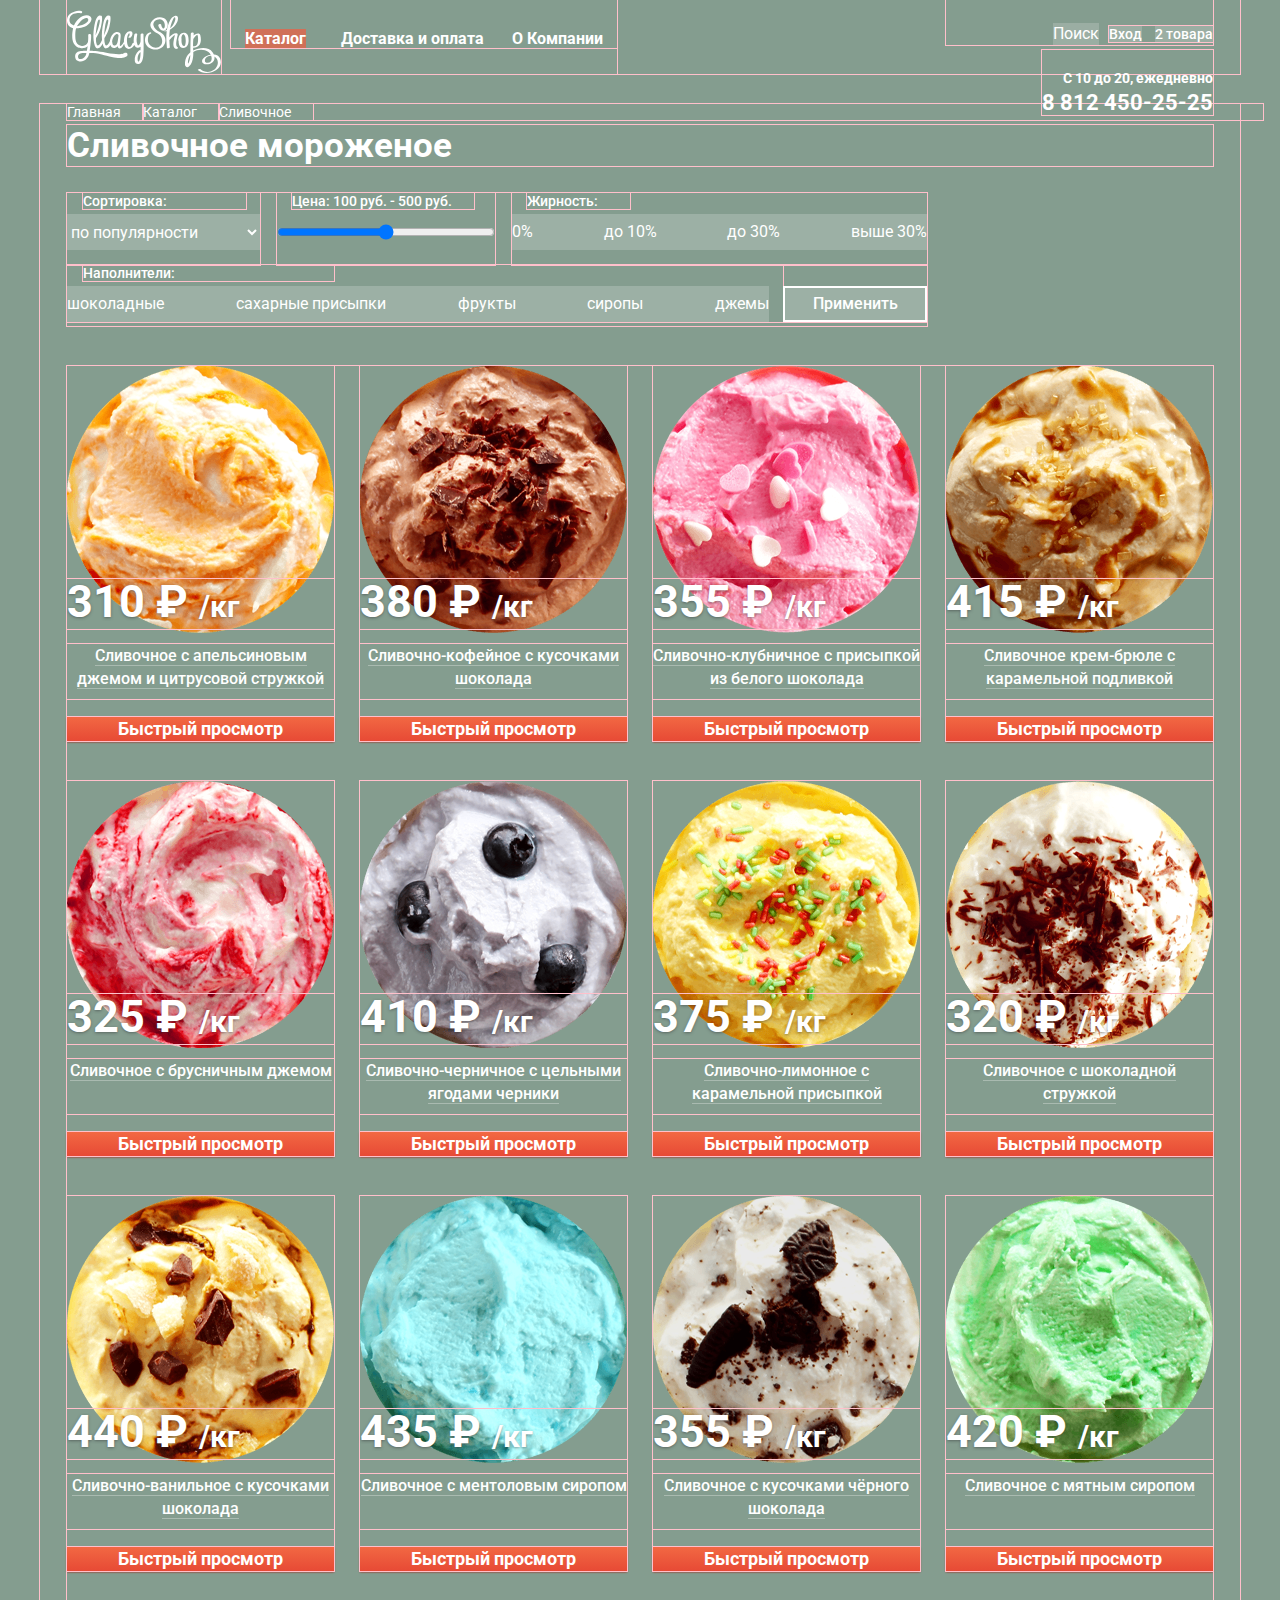
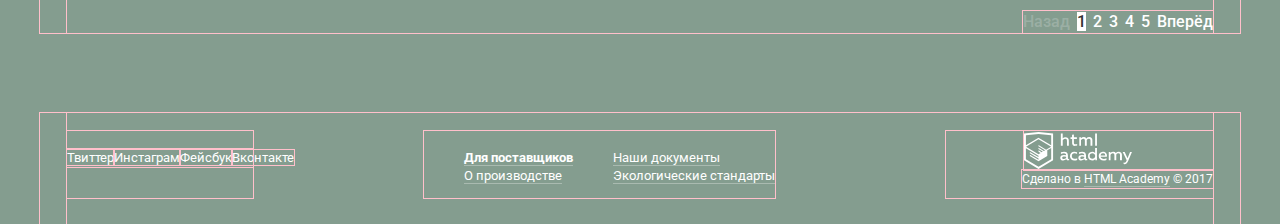
==== catalog.html @ 1d76d69f "Изменения и дополнения" ====
<!DOCTYPE html>
<html lang="ru">
  <head>
    <meta charset="utf-8">
    <title>Каталог Gllacy Shop</title>
    <link href="https://fonts.googleapis.com/css?family=Roboto:400,500,700" rel="stylesheet">
    <link rel="stylesheet" href="css/normalize.css">
    <link rel="stylesheet" href="css/style.css">
  </head>
  <body class="inner-page">

    <header class="main-header">
      <div class="navigation-block">
        <a class="main-header-logo" href="index.html">
          <img src="img/logo.svg" width="154" height="64" alt="Логотип «Gllacy Shop»">
        </a>

        <nav class="main-navigation">
          <h2 class="visually-hidden">Главное меню</h2>
          <ul class="site-navigation list-style">
            <li>
              <a class="navigation-current">Каталог</a>
              <ul class="catalog-drop list-style">
                <li><a href="#"><b>Новинки</b></a></li>
                <li><a href="catalog.html">Сливочное</a></li>
                <li><a href="#">Щербеты</a></li>
                <li><a href="#">Фруктовый лед</a></li>
                <li><a href="#">Мелорин</a></li>
              </ul>
            </li>
            <li><a href="#">Доставка и оплата</a></li>
            <li><a href="#">О Компании</a></li>
          </ul>
        </nav>
      </div>

      <div class="user-block">
        <a class="search" href="#">Поиск</a>
        <section class="modal modal-search">
          <h2 class="visually-hidden">Поиск по сайту</h2>
          <form class="search-form" action="https://echo.htmlacademy.ru" method="get">
            <p>
              <label class="visually-hidden" for="search-id">Окно поиска</label>
              <input type="search" name="search" id="search-id" placeholder="Что ищем?">
           </p>
          </form>
        </section>

        <ul class="user-navigation list-style">
          <li><a class="login-link" href="#">Вход</a></li>
          <li><a class="basket basket-current" href="#">2 товара</a></li>
        </ul>

        <section class="modal modal-login">
          <h2 class="visually-hidden">Вход</h2>
          <form class="login-form" action="https://echo.htmlacademy.ru" method="post">
            <p>
              <label class="visually-hidden" for="login-email-id">Электронная почта</label>
              <input class="login-email" type="text" name="email" id="login-email-id" value="" placeholder="Электронная почта" required>
            </p>
            <p>
              <label class="visually-hidden" for="login-password-id">Пароль</label>
              <input class="login-password" type="password" name="password" id="login-password-id" value="" placeholder="Пароль" required>
            </p>
            <button class="button" type="submit">Войти</button>
            <a class="restore" href="#">Забыли пароль?</a>
            <a class="registration" href="#">Новая регистрация</a>
          </form>
        </section>

        <section class="modal modal-basket">
          <h2 class="visually-hidden">Товары в корзине</h2>
          <form class="basket-form" action="https://echo.htmlacademy.ru" method="post">
            <ul class="basket-list list-style">
              <li class="basket-item">
                <h3>Пломбир с апельсиновым джемом</h3>
                <p class="basket-image">
                  <img src="img/ice-cream1.1.png" width="33" height="33" alt="Пломбир с апельсиновым джемом">
                </p>
                <p class="basket-value">1,5 кг х <span>200 руб.</span></p>
                <p class="basket-value">300 руб.</p>
                <button class="modal-close" type="button">Закрыть</button>
              </li>
              <li class="basket-item">
                <h3>Клубничный пломбир с присыпкой из белого шоколада</h3>
                <p class="basket-image">
                  <img src="img/ice-cream1.3.png" width="33" height="33" alt="Клубничный пломбир с присыпкой из белого шоколада">
                </p>
                <p class="basket-value">1,5 кг х <span>300 руб.</span></p>
                <p class="basket-value">450 руб.</p>
                <button class="modal-close" type="button">Закрыть</button>
              </li>
            </ul>
            <p class="basket-total">Итого: 750 руб.</p>
            <a class="button" href="#">Оформить заказ</a>
          </form>
        </section>

        <section class="schedule">
          <h2 class="visually-hidden">Для заказов по телефону</h2>
          <p class="schedule-time">С 10 до 20, ежедневно</p>
          <p class="schedule-phone">8 812 450-25-25</p>
        </section>
      </div>
    </header>

    <main class="container">
      <ul class="breadcrumbs list-style">
        <li><a href="index.html">Главная</a></li>
        <li><a href="#">Каталог</a></li>
        <li>Сливочное</li>
      </ul>

      <h1 class="page-title">Сливочное мороженое</h1>

      <section class="filters">
        <h2 class="visually-hidden">Фильтр товаров</h2>
        <form class="filter" action="https://htmlacademy.ru" method="get">
          <div class="filter-sorting">
            <label class="legend" for="filter-sorting-id">Сортировка:</label>
            <select name="sorting" id="filter-sorting-id">
              <option value="по популярности">по популярности</option>
              <option value="сначала недорогие">сначала недорогие</option>
              <option value="сначала дорогие">сначала дорогие</option>
              <option value="по жирности">по жирности</option>
            </select>
          </div>
          <div class="filter-price">
            <label class="legend" for="filter-price-id">Цена: 100 руб. - 500 руб.</label>
            <input class="filter-input" type="range" name="price" id="filter-price-id" min="100" max="500">
          </div>
          <fieldset class="filter-fat">
            <legend>Жирность:</legend>
            <ul class="list-style">
              <li class="filter-option">
                <input class="visually-hidden filter-input filter-input-radio" type="radio" name="fat-ice-cream" value="zero" id="filter-zero-id">
                <label for="filter-zero-id">0%</label>
              </li>
              <li class="filter-option">
                <input class="visually-hidden filter-input filter-input-radio" type="radio" name="fat-ice-cream" value="to-ten" id="filter-to-ten-id" checked>
                <label for="filter-to-ten-id">до 10%</label>
              </li>
              <li class="filter-option">
                <input class="visually-hidden filter-input filter-input-radio" type="radio" name="fat-ice-cream" value="to-thirty" id="filter-to-thirty-id">
                <label for="filter-to-thirty-id">до 30%</label>
              </li>
              <li class="filter-option">
                <input class="visually-hidden filter-input filter-input-radio" type="radio" name="fat-ice-cream" value="above-thirty" id="filter-above-thirty-id">
                <label for="filter-above-thirty-id">выше 30%</label>
              </li>
            </ul>
          </fieldset>
          <div class="filter-wrapper">
            <fieldset class="filter-filler">
              <legend>Наполнители:</legend>
              <ul class="list-style">
                <li class="filter-option">
                  <input class="visually-hidden filter-input filter-input-chekbox" type="checkbox" name="chocolate" id="filter-chocolate-id" checked>
                  <label for="filter-chocolate-id">шоколадные</label>
                </li>
                <li class="filter-option">
                  <input class="visually-hidden filter-input filter-input-chekbox" type="checkbox" name="sugar" id="filter-sugar-id" checked>
                  <label for="filter-sugar-id">сахарные присыпки</label>
                </li>
                <li class="filter-option">
                  <input class="visually-hidden filter-input filter-input-chekbox" type="checkbox" name="fruit" id="filter-fruit-id">
                  <label for="filter-fruit-id">фрукты</label>
                </li>
                <li class="filter-option">
                  <input class="visually-hidden filter-input filter-input-chekbox" type="checkbox" name="cyrup" id="filter-cyrup-id">
                  <label for="filter-cyrup-id">сиропы</label>
                </li>
                <li class="filter-option">
                  <input class="visually-hidden filter-input filter-input-chekbox" type="checkbox" name="jam" id="filter-jam-id">
                  <label for="filter-jam-id">джемы</label>
                </li>
              </ul>
            </fieldset>
            <button class="filter-button" type="submit" >Применить</button>
          </div>
        </form>
      </section>

      <section class="catalog">
        <h2 class="visually-hidden">Каталог</h2>

        <ul class="catalog-list list-style">
          <li class="catalog-item">
            <h3><a href="#">Сливочное с апельсиновым джемом и цитрусовой стружкой</a></h3>
            <p class="catalog-image">
              <img src="img/ice-cream1.1.png" width="267" height="267" alt="Сливочное с апельсиновым джемом и цитрусовой стружкой">
            </p>
            <p class="catalog-price">
              310 ₽ <span class="weight">/кг</span>
            </p>
            <a class="button" href="#">Быстрый просмотр</a>
          </li>

          <li class="catalog-item">
            <h3><a href="#">Сливочно-кофейное с кусочками шоколада</a></h3>
            <p class="catalog-image">
              <img src="img/ice-cream1.2.png" width="267" height="267" alt="Сливочно-кофейное с кусочками шоколада">
            </p>
            <p class="catalog-price">
              380 ₽ <span class="weight">/кг</span>
            </p>
            <a class="button" href="#">Быстрый просмотр</a>
          </li>

          <li class="catalog-item">
            <h3><a href="#">Сливочно-клубничное с присыпкой из белого шоколада</a></h3>
            <p class="catalog-image">
              <img src="img/ice-cream1.3.png" width="267" height="267" alt="Сливочно-клубничное с присыпкой из белого шоколада">
            </p>
            <p class="catalog-price">
              355 ₽ <span class="weight">/кг</span>
            </p>
            <a class="button" href="#">Быстрый просмотр</a>
          </li>

          <li class="catalog-item">
            <h3><a href="#">Сливочное крем-брюле с карамельной подливкой</a></h3>
            <p class="catalog-image">
              <img src="img/ice-cream1.4.png" width="267" height="267" alt="Сливочное крем-брюле с карамельной подливкой">
            </p>
            <p class="catalog-price">
              415 ₽ <span class="weight">/кг</span>
            </p>
            <a class="button" href="#">Быстрый просмотр</a>
          </li>

          <li class="catalog-item">
            <h3><a href="#">Сливочное с брусничным джемом</a></h3>
            <p class="catalog-image">
              <img src="img/ice-cream2.1.png" width="267" height="267" alt="Сливочное с брусничным джемом">
            </p>
            <p class="catalog-price">
              325 ₽ <span class="weight">/кг</span>
            </p>
            <a class="button" href="#">Быстрый просмотр</a>
          </li>

          <li class="catalog-item">
            <h3><a href="#">Сливочно-черничное с цельными ягодами черники</a></h3>
            <p class="catalog-image">
              <img src="img/ice-cream2.2.png" width="267" height="267" alt="Сливочно-черничное с цельными ягодами черники">
            </p>
            <p class="catalog-price">
              410 ₽ <span class="weight">/кг</span>
            </p>
            <a class="button" href="#">Быстрый просмотр</a>
          </li>

          <li class="catalog-item">
            <h3><a href="#">Сливочно-лимонное с карамельной присыпкой</a></h3>
            <p class="catalog-image">
              <img src="img/ice-cream2.3.png" width="267" height="267" alt="Сливочно-лимонное с карамельной присыпкой">
            </p>
            <p class="catalog-price">
              375 ₽ <span class="weight">/кг</span>
            </p>
            <a class="button" href="#">Быстрый просмотр</a>
          </li>

          <li class="catalog-item">
            <h3><a href="#">Сливочное с шоколадной стружкой</a></h3>
            <p class="catalog-image">
              <img src="img/ice-cream2.4.png" width="267" height="267" alt="Сливочное с шоколадной стружкой">
            </p>
            <p class="catalog-price">
              320 ₽ <span class="weight">/кг</span>
            </p>
            <a class="button" href="#">Быстрый просмотр</a>
          </li>

          <li class="catalog-item">
            <h3><a href="#">Сливочно-ванильное с кусочками шоколада</a></h3>
            <p class="catalog-image">
              <img src="img/ice-cream3.1.png" width="267" height="267" alt="Сливочно-ванильное с кусочками шоколада">
            </p>
            <p class="catalog-price">
              440 ₽ <span class="weight">/кг</span>
            </p>
            <a class="button" href="#">Быстрый просмотр</a>
          </li>

          <li class="catalog-item">
            <h3><a href="#">Сливочное с ментоловым сиропом</a></h3>
            <p class="catalog-image">
              <img src="img/ice-cream3.2.png" width="267" height="267" alt="Сливочное с ментоловым сиропом">
            </p>
            <p class="catalog-price">
              435 ₽ <span class="weight">/кг</span>
            </p>
            <a class="button" href="#">Быстрый просмотр</a>
          </li>

          <li class="catalog-item">
            <h3><a href="#">Сливочное с кусочками чёрного шоколада</a></h3>
            <p class="catalog-image">
              <img src="img/ice-cream3.3.png" width="267" height="267" alt="Сливочное с кусочками чёрного шоколада">
            </p>
            <p class="catalog-price">
              355 ₽ <span class="weight">/кг</span>
            </p>
            <a class="button" href="#">Быстрый просмотр</a>
          </li>

          <li class="catalog-item">
            <h3><a href="#">Сливочное с мятным сиропом</a></h3>
            <p class="catalog-image">
              <img src="img/ice-cream3.4.png" width="267" height="267" alt="Сливочное с мятным сиропом">
            </p>
            <p class="catalog-price">
              420 ₽ <span class="weight">/кг</span>
            </p>
            <a class="button" href="#">Быстрый просмотр</a>
          </li>
        </ul>

        <ul class="pagination-list list-style">
          <li class="pagination-back pagination-not-active"><a>Назад</a></li>
          <li class="pagination-item pagination-current"><a>1</a></li>
          <li class="pagination-item"><a href="#">2</a></li>
          <li class="pagination-item"><a href="#">3</a></li>
          <li class="pagination-item"><a href="#">4</a></li>
          <li class="pagination-item"><a href="#">5</a></li>
          <li class="pagination-next"><a href="#">Вперёд</a></li>
        </ul>
      </section>
    </main>

    <footer class="main-footer">
      <div class="footer-wrapper">
        <div class="footer-socials">
          <ul class="list-style">
            <li><a class="social-button" href="#">Твиттер</a></li>
            <li><a class="social-button" href="#">Инстаграм</a></li>
            <li><a class="social-button" href="#">Фейсбук</a></li>
            <li><a class="social-button" href="#">Вконтакте</a></li>
          </ul>
        </div>

        <div class="footer-info">
          <ul class="list-style">
            <li><a href="#"><b>Для поставщиков</b></a></li>
            <li><a href="#">О производстве</a></li>
          </ul>
          <ul class="list-style">
            <li><a href="#">Наши документы</a></li>
            <li><a href="#">Экологические стандарты</a></li>
          </ul>
        </div>

        <div class="footer-copyright">
          <a href="https://htmlacademy.ru/intensive/htmlcss">
            <img src="img/logo-htmlacademy.svg" width="108" height="39" alt="HTML Academy">
          </a>
          <p>Сделано в <a href="https://htmlacademy.ru/intensive/htmlcss">HTML Academy</a> © 2017</p>
        </div>
      </div>
    </footer>

  </body>
</html>
---- css/style.css ----
body {
  margin: 0;
  padding: 0;
  font-family: "Roboto", Arial, Verdana, sans-serif;
  font-size: 16px;
  line-height: 22px;
  color: #ffffff;
  background-color: #849d8f;
}

a {
  text-decoration: none;
}

.list-style {
  list-style: none;
}

.visually-hidden:not(:focus):not(:active),
input[type="checkbox"].visually-hidden,
input[type="radio"].visually-hidden {
  position: absolute;

  width: 1px;
  height: 1px;
  margin: -1px;
  border: 0;
  padding: 0;

  white-space: nowrap;

  clip-path: inset(100%);
  clip: rect(0 0 0 0);
  overflow: hidden;
}

.button,
.catalog-item .button {
  font-size: 18px;
  font-weight: 700;
  line-height: 24px;
  color: #ffffff;
  text-align: center;
  background-color: #f16442;
  background-image: linear-gradient(#f26843, #ca3824);
  box-shadow: 0px 2px 2px 0px rgba(85, 8, 0, 0.54);
  border: none;
}


.button:hover,
.catalog-item .button:hover,
.button:focus,
.catalog-item .button:focus {
  color: fefefe;
  background-image: linear-gradient(#f58669, #ec6f5e);
  box-shadow: 0px 1px 2px 0px #ac1000;
}

.button:active,
.catalog-item .button:active {
  color: #fceeec;
  background-image: linear-gradient(#e74a35, #f26843);
  box-shadow: inset 0px 2px 2px 0px #942718;
}

.modal {
  font-weight: 400;
  color: #323232;
  background-color: #f8f7f4;
}

.modal input,
.subscription-item input,
.modal-message textarea {
  font-family: inherit;
  font-size: 16px;
  font-weight: 400;
  line-height: 24px;
  background-color: #ffffff;
  border: 1px solid rgba(178, 178, 178, 0.52);
}

.modal input:hover,
.subscription-item input:hover,
.modal-message textarea:hover {
  border: 2px solid rgba(154, 154, 154, 0.52);
}

.modal input:focus,
.subscription-item input:focus,
.modal-message textarea:focus {
  outline: none;
  border: 2px solid rgba(46, 136, 228, 0.52);
}

.main-navigation {
  font-weight: 700;
  line-height: 18px;
  color: #ffffff;
}

.site-navigation a,
.search,
.user-navigation a {
  color: #ffffff;
}

.site-navigation a {
  border-bottom: 1px solid rgba(255, 255, 255, 0.2);
}

.site-navigation > li > a:hover,
.site-navigation a:focus {
  color: #333333;
  text-decoration: none;
  background-color: #f7f6f3;
}

.site-navigation > li > a:active {
  color: #333333;
  text-decoration: none;
  background-color: rgba(248, 247, 244, 0.988);
  box-shadow: inset 0px 2px 1px 0px #696969;
}

.catalog-drop a {
  display: none;
}

li:hover .catalog-drop a {
  display: block;
}

.catalog-drop {
  background-color: #f8f7f4;
}

.catalog-drop a {
  font-size: 14px;
  font-weight: 400;
  line-height: 16px;
  color: #323232;
}

.catalog-drop a:hover,
.catalog-drop a:focus {
  background-color: #fbded7;
}

.catalog-drop a:active {
  background-color: #f6b5a5;
}

.search {
  background-color: rgba(248, 247, 244, 0.2);
}

.search:hover,
.search:focus {
  font-weight: 500;
  color: #323232;
  background-color: #f8f7f4;
}

/* добавить display:block */
.modal-search {
  display: none;
}

.user-navigation {
  font-size: 14px;
  font-weight: 500;
  line-height: 16px;
}

.user-navigation a {
  background-color: rgba(248, 247, 244, 0.2);
}

.user-navigation a:hover,
.user-navigation a:focus {
  font-weight: 500;
  color: #323232;
  background-color: #f8f7f4;
}

/* добавить display:block */
.modal-login {
  color: #999999;
  display: none;
}

.modal-login a {
  font-size: 13px;
  font-weight: 400;
  line-height: 24px;
  color: #323232;
  border-bottom: 1px solid rgba(50, 50, 50, 0.3);
}

.modal-login a:hover,
.modal-login a:focus,
.modal-login a:active {
  font-weight: 400;
  color: #e84d37;
  border-bottom: 1px solid rgba(232, 77, 55, 0.3);
}

.schedule-time {
  font-size: 14px;
  font-weight: 700;
  line-height: 16px;
}

.schedule-phone {
  font-size: 22px;
  font-weight: 700;
  line-height: 24px;
}

.slider-item {
  text-align: center;
}

.slider-item h3 {
  font-size: 60px;
  font-weight: 700;
  line-height: 60.35px;
}

.slider-item .button {
  font-size: 32px;
  font-weight: 700;
  line-height: 44px;
  color: #ffffff;
  text-align: center;
  text-shadow: 0px 2px 5px rgba(160, 32, 11, 0.76);
  background-image: linear-gradient(#f26843, #e74a35);
  box-shadow: 0px 2px 2px 0px rgba(172, 16, 0, 0.64);
}

.slider-item .button:hover,
.slider-item .button:focus {
  color: #ffffff;
  background-image: linear-gradient(#f58669, #ec6f5e);
  box-shadow: 0px 2px 2px 0px #ac1000;
}

.slider-item .button:active {
  color: #fceeec;
  background-image: linear-gradient(#e74a35, #f26843);
  box-shadow: inset 0px 2px 2px 0px #942718;
}

.gifts-list {
  font-weight: 700;
}

.gifts-list h3 {
  font-size: 35px;
  line-height: 41px;
}

.gifts-list p {
  font-size: 18px;
  line-height: 22px;
}

.gifts-list a {
  font-size: 18px;
  line-height: 24px;
}

.gifts-raspberries {
  background-color: #7a0f22;
  background-image: url("../img/raspberries.jpg");
  background-repeat: no-repeat;
  background-position: center;
}

.gifts-chocolate {
  background-color: #3d2316;
  background-image: url("../img/chocolate.jpg");
  background-repeat: no-repeat;
  background-position: center;
}

.hits-item a {
  font-size: 16px;
  font-weight: 500;
  line-height: 22px;
  color: #ffffff;
  border-bottom: 1px solid rgba(255, 255, 255, 0.3);
  text-align: center;
}

.hits-item a:hover,
.hits-item a:focus,
.hits-item a:active {
  color: #ffbc9e;
  border-bottom: 1px solid rgba(255, 188, 158, 0.3);
}

.catalog-price {
  font-size: 45px;
  font-weight: 700;
  line-height: 45px;
  color: #ffffff;
  text-shadow: 0px 1px 3px rgba(49, 50, 53, 0.5);
}

.catalog-price span {
  font-size: 30px;
}

.hits-item:hover,
.hits-item:focus {
  background-color: rgba(255, 255, 255, 0.2);
  border-radius: 5px;
  box-shadow: 0px 20px 20px 0px rgba(0, 0, 0, 0.08);
}

.features {
  color: #323232;
  background-color: #e9dbbe;
  background-image: url("../img/wafer.jpg");
  background-repeat: no-repeat;
  background-position: center;
}

.features h3 {
  font-size: 24px;
  font-weight: 500;
  line-height: 30px;
}

.features-item {
  font-size: 16px;
  font-weight: 400;
  line-height: 22px;
}

.news {
  color: #323232;
  background-color: #ffffff;
  background-image: url("../img/strawberry.jpg");
  background-repeat: no-repeat;
  background-position: center;
}

.news h2 {
  font-size: 16px;
  font-weight: 500;
  line-height: 22px;
}

.news a {
  font-size: 24px;
  font-weight: 700;
  line-height: 30px;
  color: #323232;
  border-bottom: 2px solid #323232;
}

.news a:hover,
.news a:focus {
  color: #e84d37;
  border-bottom: 2px solid rgba(232, 77, 55, 0.3);
}

.subscription {
  font-size: 16px;
  color: #5a5a5a;
  background-color: #f8f7f4;
}

.subscription-info {
  font-weight: 400;
  line-height: 22px;
}

.contacts-info {
  font-size: 14px;
  font-weight: 400;
  line-height: 20px;
  color: #323232;
  background-color: #fffffe;
}

.main-contacts span {
  font-size: 18px;
  font-weight: 700;
  line-height: 24px;
}

/* добавить display:block */
.modal-message {
  display: none;
}

.modal-message h2 {
  font-size: 24px;
  font-weight: 500;
  line-height: 28px;
  color: #323232;
}

.main-footer {
  font-size: 13px;
  font-weight: 400;
  line-height: 18px;
  color: #ffffff;
  background-color: #849d8f;
}

.main-footer a {
  color: #ffffff;
}

a.suppliers {
  font-weight: 700;
}

.footer-info a,
.footer-copyright a {
  border-bottom: 1px solid rgba(255, 255, 255, 0.3);
}

.footer-info a:hover,
.footer-info a:focus,
.footer-info a:active,
.footer-copyright a:hover,
.footer-copyright a:focus,
.footer-copyright a:active {
  color: #ffbc9e;
  border-bottom: 1px solid rgba(255, 188, 158, 0.3);
}

.footer-copyright {
  font-size: 12px;
}

.footer-copyright > a,
.footer-copyright > a:hover,
.footer-copyright > a:focus,
.footer-copyright > a:active {
  border-bottom: none;
}

/* catalog */

a.navigation-current,
a.navigation-current:hover,
a.navigation-current:focus {
  font-size: 16px;
  font-weight: 700;
  line-height: 18px;
  color: #ffffff;
  text-decoration: none;
  background-color: #d07058;
}

/* временно, добавить display:block */
.modal-basket {
  display: none;
  font-size: 13px;
  font-weight: 400;
  line-height: 16px;
  color: #323232;
}

.modal-basket h3 {
  font-weight: inherit;
}

.modal-basket span {
  color: #999999;
}

.basket-total {
  font-size: 15px;
  font-weight: 700;
  line-height: 18px;
}

.breadcrumbs {
  font-size: 14px;
  font-weight: 400;
  line-height: 16px;
}

.breadcrumbs a {
  color: #ffffff;
  border-bottom: 1px solid rgba(255, 255, 255, 0.3);
}

.breadcrumbs a:hover,
.breadcrumbs a:focus,
.breadcrumbs a:active {
  color: #ffbc9e;
  border-bottom: 1px solid rgba(255, 188, 158, 0.3);
}

.page-title {
  font-size: 35px;
  font-weight: 700;
  line-height: 41px;
  color: #ffffff;
}

.filter fieldset {
  border: none;
}

.legend,
.filter legend {
  font-size: 14px;
  font-weight: 500;
  line-height: 16px;
  color: #ffffff;
}

.filter ul {
  font-size: 16px;
  line-height: 18px;
}

.filter select {
  font: inherit;
  color: #ffffff;
  background-color: rgba(255, 255, 255, 0.2);
  border: none;
}

.filter select:hover,
.filter select:focus {
  color: #323232;
  background-color: rgba(255, 255, 255, 0.2);
}

.filter select:active {
  color: #323232;
  background-color: #ffffff;
}

.filter option {
  font: inherit;
  color: #323232;
  background-color: #ffffff;
  border: none;
}

.filter option:hover,
.filter option:focus {
  color: #ffffff;
  background-color: 1e90ff;
  border: none;
}

.filter ul {
  background-color: rgba(255, 255, 255, 0.2);
}

.filter-button {
  font-size: 16px;
  font-weight: 500;
  line-height: 18px;
  color: #ffffff;
  border-style: solid;
  border-width: 2px;
  border-color: #ffffff;
  background-color: rgba(255, 255, 255, 0.2);
}

.filter-button:hover,
.filter-button:focus {
  outline: none;
  color: #323232;
  background-color: #fbfcfb;
}

.filter-button:active {
  background-color: #eaeaea;
  box-shadow: inset 0px 2px 1px 0px #696969;
}

.catalog-item h3 {
  text-align: center;
}

.catalog-item a:first-child {
  font-size: 16px;
  font-weight: 500;
  line-height: 22px;
  color: #ffffff;
  border-bottom: 1px solid rgba(255, 255, 255, 0.3);
}

.catalog-item a:first-child:hover,
.catalog-item a:first-child:focus {
  color: #ffbc9e;
  border-bottom: 1px solid rgba(255, 188, 158, 0.3);
}

.catalog-item .button {
  color: #ffffff;
  background-image: linear-gradient(#f26843, #e74a35);
  box-shadow: 0px 1px 2px 0px #ac1000;
}

.catalog-item:hover,
.catalog-item:focus {
  background-color: rgba(255, 255, 255, 0.2);
  border-radius: 5px;
  box-shadow: 0px 20px 20px 0px rgba(0, 0, 0, 0.08);
}

.pagination-list a {
  font-size: 16px;
  font-weight: 500;
  line-height: 18px;
  color: #ffffff;
}

.pagination-list a:hover,
.pagination-list a:focus {
  color: #ffffff;
  background-color: rgba(255, 255, 255, 0.2);
}

.pagination-list a:active {
  color: #323232;
  background-color: #ffffff;
}

.pagination-current a {
  color: #323232;
  background-color: #ffffff;
}

.pagination-current a:hover,
.pagination-current a:focus {
  color: #ffffff;
  background-color: rgba(255, 255, 255, 0.2);
}

.pagination-not-active a {
  color: rgba(255, 255, 255, 0.2);
}

.pagination-not-active a:hover,
.pagination-not-active a:focus,
.pagination-not-active a:active {
  color: rgba(255, 255, 255, 0.2);
  background-color: transparent;
}


/* Сетка главной страницы */

.main-header {
  width: 1146px;
  margin: 0 auto;
  margin-bottom: 350px;
  padding: 0 27px;
  outline: 1px solid pink;
}

.navigation-block {
  display: inline-block;
  outline: 1px solid pink;
}

.main-header-logo {
  display: inline-block;
  float: left;
  width: 154px;
  height: 64px;
  margin: 0;
  margin-right: 10px;
  padding: 0;
  padding-top: 10px;
  outline: 1px solid pink;
}

.main-navigation {
  display: inline-block;
}

.site-navigation {
  margin: 0;
  padding: 0;
  padding-top: 30px;
  display: flex;
  outline: 1px solid pink;
}

.site-navigation li {
  margin: 0;
  padding: 0;
  margin: 0 14px;
}

.user-block {
  position: relative;
  width: 267px;
  float: right;
  display: flex;
  justify-content: flex-end;
  align-items: center;
  padding-top: 23px;
  outline: 1px solid pink;
}

.user-navigation {
  margin: 0;
  padding: 0;
  outline: 1px solid pink;
}

.user-navigation li {
  display: inline-block;
}

.search,
.login-link {
  margin-right: 10px;
}

.schedule {
  position: absolute;
  right: 0;
  top: 50px;
  text-align: right;
  outline: 1px solid pink;
}

.schedule-time {
  margin: 0;
  margin-top: 20px;
  padding: 0;
}

.schedule-phone {
  margin: 0;
  padding: 0;
  padding-top: 5px;
}

.container {
  width: 1146px;
  margin: 0 auto;
  padding: 0 27px;
  outline: 1px solid pink;
}

.sliders {
  width: 1146px;
  margin-bottom: 40px;
}

.slider-list {
  margin: 0;
  padding: 0;
	text-align: center;
}

.slider-item {
  display: none;
}

.slider-item.current {
  display: flex;
  flex-direction: column;
  align-items: center;
  outline: 1px solid pink;
}

.slider-item h3 {
  width: 707px;
  margin: 0;
  margin-bottom: 27px;
  padding: 0;
  outline: 1px solid pink;
}

.slider-image {
  position: absolute;
  top: 0;
  z-index: -1;
  margin: 0;
  max-width: 1146px;
  margin: 0 auto;
}

.slider-dots {
  width: 90px;
  margin: 0;
  margin-top: -42px;
  padding: 0;
  display: flex;
  outline: 1px solid pink;
}

.slider-dots li {
  margin: 0;
  padding: 0;
  padding-right: 8px;
}

.gifts {
  max-width: 1146px;
  margin-bottom: 40px;
  outline: 1px solid pink;
}

.gifts-list {
  margin: 0;
  padding: 0;
  display: flex;
  justify-content: space-between;
}

.gifts-raspberries,
.gifts-chocolate {
  width: 560px;
  margin: 0;
  padding: 0;
  outline: 1px solid pink;
}

.hits {
  width: 1146px;
  margin-bottom: 40px;
  outline: 1px solid pink;
}

.hits-list {
  margin: 0;
  padding: 0;
  display: flex;
  justify-content: space-between;
}

.hits-item {
  width: 267px;
  min-height: 322px;
  margin: 0;
  margin-right: 26px;
  padding: 0;
  display: flex;
  flex-direction: column;
  outline: 1px solid pink;
}

.hits-item:last-child {
  margin-right: 0;
}

.hits-item h3 {
  margin: 0;
  margin-top: 15px;
  margin-bottom: 18px;
  padding: 0;
  order: 1;
  text-align: center;
  outline: 1px solid pink;
}

.catalog-image {
  margin: 0;
  padding: 0;
}

.catalog-image img {
  margin: 0;
  margin-bottom: 10px;
  padding: 0;
}

.hits-item .catalog-price {
  margin: 0;
  margin-top: -70px;
  padding: 0;
  outline: 1px solid pink;
}

.hits-item .button {
  order: 2;
}

.features {
  max-width: 1146px;
  min-height: 307px;
  margin-bottom: 40px;
  outline: 1px solid pink;
}

.features-wrapper {
  margin: 0;
  padding-top: 5px;
  padding-right: 20px;
  padding-bottom: 0;
  padding-left: 20px;
}

.features-list {
  margin: 0;
  padding: 0;
  display: flex;
  flex-wrap: wrap;
  outline: 1px solid pink;
}

.features-item {
  width: 484px;
  margin: 0;
  padding: 0;
  padding-bottom: 25px;
  padding-left: 57px;
  outline: 1px solid pink;
}

.news-wrapper {
  margin: 0;
  margin-bottom: 40px;
  padding: 0;
  max-width: 1146px;
  min-height: 220px;
  display: flex;
  justify-content: space-between;
  outline: 1px solid pink;
}

.news,
.subscription {
  margin: 0;
  padding: 0;
  width: 560px;
  outline: 1px solid pink;
}

.contacts {
  position: relative;
  margin: 0 -27px;
  padding: 0;
  outline: 1px solid pink;
}

.map {
  margin: 0;
  padding: 0;
  width: 1200px;
}

.contacts-info {
  position: absolute;
	top: 62px;
	right: 27px;
	width: 302px;
  height: 305px;
  z-index: 1;
  outline: 1px solid pink;
}

.main-footer {
  width: 1146px;
  margin: 0 auto;
  padding: 0 27px;
  outline: 1px solid pink;
}

.footer-wrapper {
  margin: 0;
  padding: 18px 0 26px 0;
  display: flex;
  justify-content: space-between;
  outline: 1px solid pink;
}

.footer-socials {
  margin: 0;
  padding: 0;
  padding-top: 18px;
  max-width: 267px;
  display: inline-block;
  outline: 1px solid pink;
}

.footer-socials ul {
  width: 186px;
  margin: 0;
  padding: 0;
  display: flex;
  justify-content: space-between;
  outline: 1px solid pink;
}

.social-button {
  margin: 0;
  padding: 0;
  width: 38px;
  height: 38px;
  outline: 1px solid pink;
}

.footer-info {
  max-width: 612px;
  margin: 0;
  padding: 0;
  padding-top: 18px;
  display: flex;
  justify-content: center;
  outline: 1px solid pink;
}

.footer-info ul {
  margin-top: 0;
  padding-top: 0;
}

.footer-info:first-child {
  width: 170px;
  margin: 0;
  padding: 0;
  padding-left: 32px;
  display: flex;
  flex-direction: column;
  outline: 1px solid pink;
}

.footer-info:last-child {
  width: 170px;
  margin: 0;
  padding: 0;
  padding-left: 5px;
  display: flex;
  flex-direction: column;
  outline: 1px solid pink;
}

.footer-copyright {
  width: 267px;
  margin: 0;
  padding: 0;
  outline: 1px solid pink;
}

.footer-copyright img {
  float: right;
  padding-right: 81px;
  outline: 1px solid pink;
}

.footer-copyright p {
  margin: 0;
  padding: 0;
  float: right;
  outline: 1px solid pink;
}

/* Сетки страницы каталога */

.inner-page .main-header {
  margin-bottom: 30px;
}

.breadcrumbs {
  width: 1146px;
  min-height: 16px;
  margin: 0;
  margin-bottom: 5px;
  padding: 0;
  padding-right: 50px;
  display: flex;
  outline: 1px solid pink;
}

.breadcrumbs li {
  padding-right: 22px;
  outline: 1px solid pink;
}

.container h1 {
  width: 1146px;
  min-width: 38;
  margin: 0;
  margin-bottom: 27px;
  padding: 0;
  outline: 1px solid pink;
}

.filters {
  width: 860px;
  min-height: 133px;
  margin-bottom: 40px;
  outline: 1px solid pink;
}

.filter {
  margin: 0;
  padding: 0;
  display: flex;
  justify-content: space-between;
  flex-wrap: wrap;
}

.filter-sorting {
  margin: 0;
  padding: 0;
  display: flex;
  flex-direction: column;
  outline: 1px solid pink;
}

.filter-sorting .legend {
  width: 163px;
  min-height: 16px;
  margin: 0;
  margin-bottom: 5px;
  margin-left: 16px;
  padding: 0;
  outline: 1px solid pink;
}

.filter-sorting select {
  width: 193px;
  min-height: 36px;
  margin: 0;
  margin-bottom: 15px;
  padding: 0;
}

.filter-price {
  margin: 0;
  padding: 0;
  display: flex;
  flex-direction: column;
  outline: 1px solid pink;
}

.filter-price .legend {
  width: 182px;
  min-height: 16px;
  margin: 0;
  margin-bottom: 5px;
  margin-left: 15px;
  padding: 0;
  outline: 1px solid pink;
}

.filter-price input {
  width: 218px;
  min-height: 36px;
  margin: 0;
  margin-bottom: 15px;
  padding: 0;
}

.filter-fat {
  margin: 0;
  padding: 0;
  display: flex;
  flex-direction: column;
  outline: 1px solid pink;
}

.filter-fat legend {
  width: 103px;
  min-height: 16px;
  margin: 0;
  margin-bottom: 5px;
  margin-left: 15px;
  padding: 0;
  outline: 1px solid pink;
}

.filter-fat ul {
  width: 415px;
  min-height: 36px;
  margin: 0;
  margin-bottom: 15px;
  padding: 0;
  display: flex;
  justify-content: space-between;
  align-items: center;
}

.filter-wrapper {
  margin: 0;
  padding: 0;
  display: flex;
  outline: 1px solid pink;
}

.filter-filler {
  margin: 0;
  padding: 0;
  display: flex;
  flex-direction: column;
  outline: 1px solid pink;
}

.filter-filler legend {
  width: 251px;
  min-height: 16px;
  margin: 0;
  margin-bottom: 5px;
  margin-left: 16px;
  padding: 0;
  outline: 1px solid pink;
}

.filter-filler ul {
  width: 702px;
  min-height: 36px;
  margin: 0;
  margin-right: 14px;
  padding: 0;
  display: flex;
  justify-content: space-between;
  align-items: center;
}

.filter-button {
  width: 144px;
  height: 36px;
  margin: 0;
  margin-top: 21px;
  padding: 0;
}

.catalog {
  width: 1146px;
  margin: 0;
  margin-bottom: 80px;
  padding: 0;
  outline: 1px solid pink;
}

.catalog-list {
  margin: 0;
  padding: 0;
  display: flex;
  flex-wrap: wrap;
}

.catalog-item {
  width: 267px;
  min-height: 323px;
  margin: 0;
  margin-bottom: 40px;
  margin-right: 26px;
  padding: 0;
  display: flex;
  flex-direction: column;
  justify-content: center;
  outline: 1px solid pink;
}

.catalog-item:nth-child(4n) {
  margin-right: 0;
}

.catalog-item h3 {
  min-height: 55px;
  margin: 0;
  margin-top: 15px;
  margin-bottom: 18px;
  padding: 0;
  order: 1;
  text-align: center;
  outline: 1px solid pink;
}

.catalog-item .catalog-price {
  margin: 0;
  margin-top: -70px;
  padding: 0;
  outline: 1px solid pink;
}

.catalog-item .button {
  margin: 0;
  padding: 0;
  order: 2;
  outline: 1px solid pink;
}

.pagination-list {
  width: 190px;
  margin: 0;
  margin-left: 956px;
  padding: 0;
  display: flex;
  justify-content: space-between;
  outline: 1px solid pink;
}

.inner-page .main-footer {
  margin-top: 30px;
}
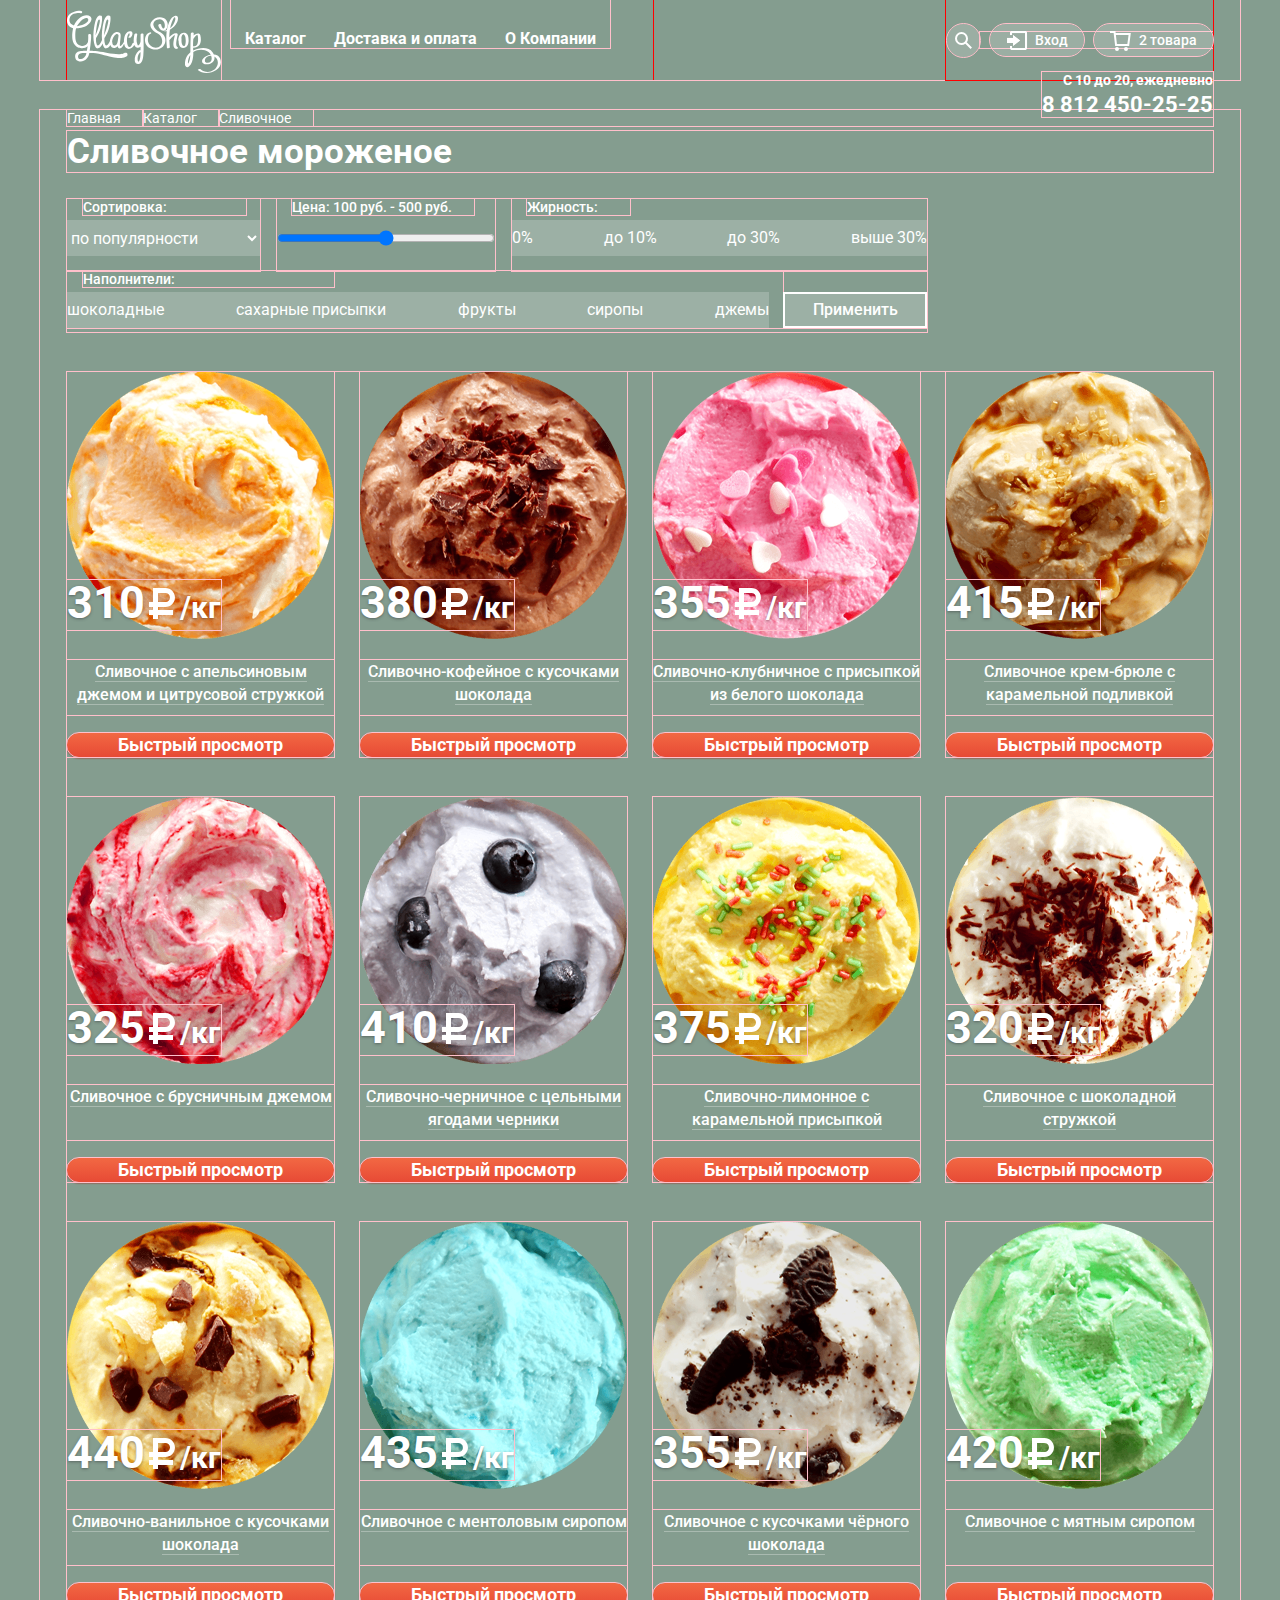
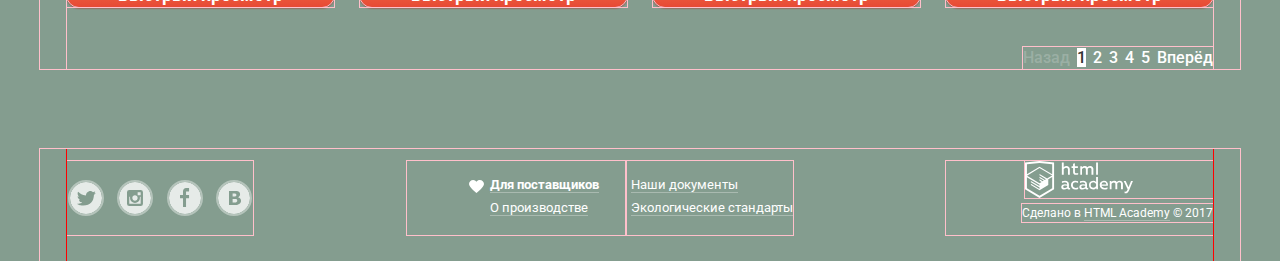
==== commit c25ecb2b: "Декоративные элементы" ====
--- a/catalog.html
+++ b/catalog.html
@@ -11,31 +11,31 @@
 
     <header class="main-header">
       <div class="navigation-block">
-        <a class="main-header-logo" href="index.html">
-          <img src="img/logo.svg" width="154" height="64" alt="Логотип «Gllacy Shop»">
-        </a>
+        <a class="main-header-logo"><img src="img/logo.svg" width="154" height="64" alt="Логотип «Gllacy Shop»"></a>
 
         <nav class="main-navigation">
           <h2 class="visually-hidden">Главное меню</h2>
           <ul class="site-navigation list-style">
-            <li>
-              <a class="navigation-current">Каталог</a>
+            <li class="catalog-link">
+              <a class="navigation-link" href="#">Каталог</a>
               <ul class="catalog-drop list-style">
-                <li><a href="#"><b>Новинки</b></a></li>
+                <li><a class="drop-link" href="#">Новинки</a></li>
                 <li><a href="catalog.html">Сливочное</a></li>
                 <li><a href="#">Щербеты</a></li>
                 <li><a href="#">Фруктовый лед</a></li>
                 <li><a href="#">Мелорин</a></li>
               </ul>
             </li>
-            <li><a href="#">Доставка и оплата</a></li>
-            <li><a href="#">О Компании</a></li>
+            <li><a class="navigation-link" href="#">Доставка и оплата</a></li>
+            <li><a class="navigation-link" href="#">О Компании</a></li>
           </ul>
         </nav>
       </div>
 
       <div class="user-block">
-        <a class="search" href="#">Поиск</a>
+        <a class="search" href="#"><span class="visually-hidden">Поиск</span>
+          <svg xmlns="http://www.w3.org/2000/svg" xmlns:xlink="http://www.w3.org/1999/xlink" width="17" height="17" viewBox="0 0 17 17"><path fill="#ffffff" d="M16.958 15.527L11.75 10.32A6.455 6.455 0 0 0 13 6.5 6.5 6.5 0 1 0 6.5 13a6.465 6.465 0 0 0 3.839-1.263l5.205 5.204 1.414-1.414zM6.5 11C4.019 11 2 8.981 2 6.5S4.019 2 6.5 2 11 4.019 11 6.5 8.981 11 6.5 11z"/></svg>
+        </a>
         <section class="modal modal-search">
           <h2 class="visually-hidden">Поиск по сайту</h2>
           <form class="search-form" action="https://echo.htmlacademy.ru" method="get">
@@ -95,13 +95,13 @@
             <a class="button" href="#">Оформить заказ</a>
           </form>
         </section>
-
-        <section class="schedule">
-          <h2 class="visually-hidden">Для заказов по телефону</h2>
-          <p class="schedule-time">С 10 до 20, ежедневно</p>
-          <p class="schedule-phone">8 812 450-25-25</p>
-        </section>
       </div>
+
+      <section class="call">
+        <h2 class="visually-hidden">Для заказов по телефону</h2>
+        <p class="call-time">С 10 до 20, ежедневно</p>
+        <p class="call-phone">8 812 450-25-25</p>
+      </section>
     </header>
 
     <main class="container">
@@ -191,7 +191,7 @@
               <img src="img/ice-cream1.1.png" width="267" height="267" alt="Сливочное с апельсиновым джемом и цитрусовой стружкой">
             </p>
             <p class="catalog-price">
-              310 ₽ <span class="weight">/кг</span>
+              310  <span class="visually-hidden">₽</span> <span>/кг</span>
             </p>
             <a class="button" href="#">Быстрый просмотр</a>
           </li>
@@ -202,7 +202,7 @@
               <img src="img/ice-cream1.2.png" width="267" height="267" alt="Сливочно-кофейное с кусочками шоколада">
             </p>
             <p class="catalog-price">
-              380 ₽ <span class="weight">/кг</span>
+              380  <span class="visually-hidden">₽</span> <span>/кг</span>
             </p>
             <a class="button" href="#">Быстрый просмотр</a>
           </li>
@@ -213,7 +213,7 @@
               <img src="img/ice-cream1.3.png" width="267" height="267" alt="Сливочно-клубничное с присыпкой из белого шоколада">
             </p>
             <p class="catalog-price">
-              355 ₽ <span class="weight">/кг</span>
+              355  <span class="visually-hidden">₽</span> <span>/кг</span>
             </p>
             <a class="button" href="#">Быстрый просмотр</a>
           </li>
@@ -224,7 +224,7 @@
               <img src="img/ice-cream1.4.png" width="267" height="267" alt="Сливочное крем-брюле с карамельной подливкой">
             </p>
             <p class="catalog-price">
-              415 ₽ <span class="weight">/кг</span>
+              415  <span class="visually-hidden">₽</span> <span>/кг</span>
             </p>
             <a class="button" href="#">Быстрый просмотр</a>
           </li>
@@ -235,7 +235,7 @@
               <img src="img/ice-cream2.1.png" width="267" height="267" alt="Сливочное с брусничным джемом">
             </p>
             <p class="catalog-price">
-              325 ₽ <span class="weight">/кг</span>
+              325  <span class="visually-hidden">₽</span> <span>/кг</span>
             </p>
             <a class="button" href="#">Быстрый просмотр</a>
           </li>
@@ -246,7 +246,7 @@
               <img src="img/ice-cream2.2.png" width="267" height="267" alt="Сливочно-черничное с цельными ягодами черники">
             </p>
             <p class="catalog-price">
-              410 ₽ <span class="weight">/кг</span>
+              410  <span class="visually-hidden">₽</span> <span>/кг</span>
             </p>
             <a class="button" href="#">Быстрый просмотр</a>
           </li>
@@ -257,7 +257,7 @@
               <img src="img/ice-cream2.3.png" width="267" height="267" alt="Сливочно-лимонное с карамельной присыпкой">
             </p>
             <p class="catalog-price">
-              375 ₽ <span class="weight">/кг</span>
+              375  <span class="visually-hidden">₽</span> <span>/кг</span>
             </p>
             <a class="button" href="#">Быстрый просмотр</a>
           </li>
@@ -268,7 +268,7 @@
               <img src="img/ice-cream2.4.png" width="267" height="267" alt="Сливочное с шоколадной стружкой">
             </p>
             <p class="catalog-price">
-              320 ₽ <span class="weight">/кг</span>
+              320  <span class="visually-hidden">₽</span> <span>/кг</span>
             </p>
             <a class="button" href="#">Быстрый просмотр</a>
           </li>
@@ -279,7 +279,7 @@
               <img src="img/ice-cream3.1.png" width="267" height="267" alt="Сливочно-ванильное с кусочками шоколада">
             </p>
             <p class="catalog-price">
-              440 ₽ <span class="weight">/кг</span>
+              440  <span class="visually-hidden">₽</span> <span>/кг</span>
             </p>
             <a class="button" href="#">Быстрый просмотр</a>
           </li>
@@ -290,7 +290,7 @@
               <img src="img/ice-cream3.2.png" width="267" height="267" alt="Сливочное с ментоловым сиропом">
             </p>
             <p class="catalog-price">
-              435 ₽ <span class="weight">/кг</span>
+              435  <span class="visually-hidden">₽</span> <span>/кг</span>
             </p>
             <a class="button" href="#">Быстрый просмотр</a>
           </li>
@@ -301,7 +301,7 @@
               <img src="img/ice-cream3.3.png" width="267" height="267" alt="Сливочное с кусочками чёрного шоколада">
             </p>
             <p class="catalog-price">
-              355 ₽ <span class="weight">/кг</span>
+              355  <span class="visually-hidden">₽</span> <span>/кг</span>
             </p>
             <a class="button" href="#">Быстрый просмотр</a>
           </li>
@@ -312,7 +312,7 @@
               <img src="img/ice-cream3.4.png" width="267" height="267" alt="Сливочное с мятным сиропом">
             </p>
             <p class="catalog-price">
-              420 ₽ <span class="weight">/кг</span>
+              420  <span class="visually-hidden">₽</span> <span>/кг</span>
             </p>
             <a class="button" href="#">Быстрый просмотр</a>
           </li>
@@ -334,10 +334,18 @@
       <div class="footer-wrapper">
         <div class="footer-socials">
           <ul class="list-style">
-            <li><a class="social-button" href="#">Твиттер</a></li>
-            <li><a class="social-button" href="#">Инстаграм</a></li>
-            <li><a class="social-button" href="#">Фейсбук</a></li>
-            <li><a class="social-button" href="#">Вконтакте</a></li>
+            <li><a class="social-button" href="#"><span class="visually-hidden">Твиттер</span>
+              <svg xmlns="http://www.w3.org/2000/svg" width="32" height="32" viewBox="0 0 32 32"><path fill="#FFF" d="M16 0C7.164 0 0 7.164 0 16c0 8.837 7.164 16 16 16 8.837 0 16-7.163 16-16 0-8.836-7.163-16-16-16zm7.944 12.809c-.251 6.516-3.463 10.832-10.992 10.702h-.486c-.447 0-4.543-.443-5.344-1.823 2.479.19 4.247-.406 5.12-1.136-1.048-.289-2.923-.461-3.251-2.848.384.104.618.221 1.299.113-1.307-.824-2.758-1.519-2.679-3.643.311.317 1.164.518 1.46.457-.768-.233-2.149-3.244-.974-4.781 1.984 1.79 4.075 3.482 7.804 3.643.227-2.214 1.24-3.699 3.168-4.325 1.84-.479 3.255.26 3.901 1.138.737-.224 1.453-.466 2.193-.685-.004.833-.569 1.463-.935 1.709.747.165 1.423-.475 1.423-.475-.184.963-1.094 1.725-1.707 1.954z"/></svg>
+            </a></li>
+            <li><a class="social-button" href="#"><span class="visually-hidden">Инстаграм</span>
+              <svg xmlns="http://www.w3.org/2000/svg" width="32" height="32" viewBox="0 0 32 32"><g fill="#FFF"><path d="M20.916 16a4.938 4.938 0 1 1-9.877 0c0-.394.051-.773.138-1.14h-.897v6.838h11.396V14.86h-.897c.086.367.137.746.137 1.14z"/><path d="M15.978 18.659c1.466 0 2.659-1.193 2.659-2.659s-1.193-2.659-2.659-2.659c-1.466 0-2.659 1.193-2.659 2.659s1.192 2.659 2.659 2.659zM18.637 10.302h3.039v3.039h-3.039z"/><path d="M16 0C7.164 0 0 7.164 0 16c0 8.837 7.164 16 16 16 8.837 0 16-7.163 16-16 0-8.836-7.163-16-16-16zm7.955 21.698a2.285 2.285 0 0 1-2.279 2.279H10.279A2.285 2.285 0 0 1 8 21.698V10.302a2.286 2.286 0 0 1 2.279-2.279h11.396a2.286 2.286 0 0 1 2.279 2.279v11.396z"/></g></svg>
+            </a></li>
+            <li><a class="social-button" href="#"><span class="visually-hidden">Фейсбук</span>
+              <svg xmlns="http://www.w3.org/2000/svg" width="32" height="32" viewBox="0 0 32 32"><path fill="#FFF" d="M16 0C7.164 0 0 7.163 0 16s7.164 16 16 16c8.837 0 16-7.164 16-16S24.837 0 16 0zm4.062 9.455h-3.021v3.444h3.021v3.445h-3.021v8.61H14.02v-8.61H11v-3.445h3.021V9.455c0-1.902 1.353-3.445 3.021-3.445h3.021v3.445z"/></svg>
+            </a></li>
+            <li><a class="social-button" href="#"><span class="visually-hidden">Вконтакте</span>
+              <svg xmlns="http://www.w3.org/2000/svg" width="32" height="32" viewBox="0 0 32 32"><g fill="#FFF"><path d="M16.637 14.495c.402-.019.719-.082.951-.188.326-.145.54-.33.641-.559.101-.229.15-.496.15-.797 0-.232-.058-.465-.174-.697-.116-.232-.322-.405-.617-.517-.264-.1-.592-.155-.984-.165a76.242 76.242 0 0 0-1.652-.014h-.339v2.965h.565c.571 0 1.057-.009 1.459-.028zM18.118 17.084c-.282-.081-.672-.125-1.166-.132a127.97 127.97 0 0 0-1.55-.009h-.79v3.493h.264c1.014 0 1.74-.003 2.18-.009a3.2 3.2 0 0 0 1.212-.245c.377-.157.633-.364.774-.625s.214-.562.214-.9c0-.446-.088-.788-.261-1.03-.17-.241-.464-.423-.877-.543z"/><path d="M16 0C7.164 0 0 7.164 0 16c0 8.837 7.164 16 16 16 8.837 0 16-7.163 16-16 0-8.836-7.163-16-16-16zm6.602 20.531a3.73 3.73 0 0 1-1.124 1.327c-.552.415-1.161.71-1.823.886s-1.501.264-2.519.264h-6.121V8.987h5.443c1.13 0 1.957.038 2.48.113a5.126 5.126 0 0 1 1.561.5c.533.27.929.632 1.189 1.087.26.455.392.975.392 1.558 0 .678-.179 1.278-.536 1.795-.358.518-.863.92-1.517 1.208v.075c.917.182 1.642.559 2.179 1.13.537.571.807 1.325.807 2.261 0 .678-.138 1.283-.411 1.817z"/></g></svg>
+            </a></li>
           </ul>
         </div>
 
--- a/css/style.css
+++ b/css/style.css
@@ -8,8 +8,21 @@
   background-color: #849d8f;
 }
 
+.site-wrapper {
+  background-color: #849d8f;
+  background-image: url("../img/slider1.png");
+  background-repeat: no-repeat;
+  background-position: top center;
+  transition: background-image 1s ease, background-color 0.5s ease;
+}
+
 a {
   text-decoration: none;
+}
+
+img {
+  max-width: 100%;
+  height: auto;
 }
 
 .list-style {
@@ -35,6 +48,7 @@
 }
 
 .button,
+.hits-item .button,
 .catalog-item .button {
   font-size: 18px;
   font-weight: 700;
@@ -45,19 +59,23 @@
   background-image: linear-gradient(#f26843, #ca3824);
   box-shadow: 0px 2px 2px 0px rgba(85, 8, 0, 0.54);
   border: none;
-}
-
+  border-radius: 20px;
+}
 
 .button:hover,
+.hits-item .button:hover,
 .catalog-item .button:hover,
 .button:focus,
+.hits-item .button:focus,
 .catalog-item .button:focus {
   color: fefefe;
   background-image: linear-gradient(#f58669, #ec6f5e);
   box-shadow: 0px 1px 2px 0px #ac1000;
+  cursor: pointer;
 }
 
 .button:active,
+.hits-item .button:active,
 .catalog-item .button:active {
   color: #fceeec;
   background-image: linear-gradient(#e74a35, #f26843);
@@ -84,56 +102,101 @@
 .modal input:hover,
 .subscription-item input:hover,
 .modal-message textarea:hover {
-  border: 2px solid rgba(154, 154, 154, 0.52);
+  outline: 2px solid rgba(154, 154, 154, 0.52);
 }
 
 .modal input:focus,
 .subscription-item input:focus,
 .modal-message textarea:focus {
   outline: none;
-  border: 2px solid rgba(46, 136, 228, 0.52);
+  outline: 2px solid rgba(46, 136, 228, 0.52);
+}
+
+.main-header {
+  position: relative;
+  display: flex;
+  justify-content: space-between;
+  width: 1146px;
+  margin: 0 auto;
+  margin-bottom: 313px;
+  padding: 0 27px;
+  outline: 1px solid pink;
+}
+
+.navigation-block {
+  width: 586px;
+  outline: 1px solid red;
+}
+
+.main-header-logo {
+  display: inline-block;
+  float: left;
+  margin: 0;
+  margin-right: 10px;
+  padding: 0;
+  padding-top: 10px;
+  outline: 1px solid pink;
 }
 
 .main-navigation {
+  display: inline-block;
   font-weight: 700;
   line-height: 18px;
   color: #ffffff;
 }
 
-.site-navigation a,
-.search,
-.user-navigation a {
-  color: #ffffff;
+.site-navigation {
+  margin: 0;
+  padding: 0;
+  padding-top: 30px;
+  display: flex;
+  justify-content: space-between;
+  flex-wrap: wrap;
+  outline: 1px solid pink;
 }
 
 .site-navigation a {
+  color: #ffffff;
+  margin: 0;
+  padding: 0;
+  margin: 0 14px;
+}
+
+.navigation-link {
   border-bottom: 1px solid rgba(255, 255, 255, 0.2);
 }
 
-.site-navigation > li > a:hover,
-.site-navigation a:focus {
+.navigation-link:hover,
+.navigation-link:focus {
+  margin: 0;
   color: #333333;
   text-decoration: none;
   background-color: #f7f6f3;
-}
-
-.site-navigation > li > a:active {
+  border-radius: 20px;
+  padding: 7px 14px;
+}
+
+.navigation-link:active {
   color: #333333;
   text-decoration: none;
-  background-color: rgba(248, 247, 244, 0.988);
+  background-color: #ededed;
   box-shadow: inset 0px 2px 1px 0px #696969;
 }
 
-.catalog-drop a {
+.catalog-drop {
   display: none;
-}
-
-li:hover .catalog-drop a {
+  margin: 0;
+  padding: 12px 20px;
+	position: absolute;
+	top: 62px;
+  width: 144px;
+	background: #f8f7f4;
+	border-radius: 3px;
+	box-shadow: 0px 20px 20px 0px rgba(0, 0, 0, 0.4);
+}
+
+.catalog-link:hover .catalog-drop {
   display: block;
-}
-
-.catalog-drop {
-  background-color: #f8f7f4;
 }
 
 .catalog-drop a {
@@ -141,6 +204,7 @@
   font-weight: 400;
   line-height: 16px;
   color: #323232;
+  outline: 1px solid pink;
 }
 
 .catalog-drop a:hover,
@@ -152,7 +216,26 @@
   background-color: #f6b5a5;
 }
 
+.user-block {
+  position: relative;
+  width: 267px;
+  display: flex;
+  justify-content: flex-end;
+  flex-wrap: wrap;
+  align-items: center;
+  outline: 1px solid red;
+}
+
 .search {
+  color: #ffffff;
+  margin: 0;
+  border-radius: 50%;
+  outline: 1px solid pink;
+  display: flex;
+  align-items: center;
+  justify-content: center;
+  width: 33px;
+  height: 33px;
   background-color: rgba(248, 247, 244, 0.2);
 }
 
@@ -163,8 +246,14 @@
   background-color: #f8f7f4;
 }
 
+.search:hover path,
+.search:focus path {
+  fill: #323232;
+}
+
 /* добавить display:block */
 .modal-search {
+  position: absolute;
   display: none;
 }
 
@@ -172,9 +261,15 @@
   font-size: 14px;
   font-weight: 500;
   line-height: 16px;
+  margin: 0;
+  padding: 0;
+  display: flex;
+  justify-content: space-between;
+  outline: 1px solid pink;
 }
 
 .user-navigation a {
+  color: #ffffff;
   background-color: rgba(248, 247, 244, 0.2);
 }
 
@@ -185,8 +280,51 @@
   background-color: #f8f7f4;
 }
 
+.login-link,
+.basket {
+  position: relative;
+  margin: 0;
+  margin-left: 10px;
+  padding: 8px 16px 8px 45px;
+  border-radius: 20px;
+  outline: 1px solid pink;
+}
+
+.login-link::before {
+  content: "";
+  position: absolute;
+  top: 7px;
+  left: 17px;
+  width: 21px;
+  height: 19px;
+  background-image: url("../img/entrance-white.svg");
+  background-repeat: no-repeat;
+  background-position: 0 0;
+}
+
+.login-link:hover::before {
+  background-image: url("../img/entrance.svg");
+}
+
+.basket::before {
+  content: "";
+  position: absolute;
+  top: 7px;
+  left: 16px;
+  width: 21px;
+  height: 20px;
+  background-image: url("../img/basket.svg");
+  background-repeat: no-repeat;
+  background-position: 0 0;
+}
+
+.basket:hover::before {
+  background-image: url("../img/basket-red.svg");
+}
+
 /* добавить display:block */
 .modal-login {
+  position: absolute;
   color: #999999;
   display: none;
 }
@@ -207,26 +345,67 @@
   border-bottom: 1px solid rgba(232, 77, 55, 0.3);
 }
 
-.schedule-time {
+.call {
+  position: absolute;
+  right: 27px;
+  top: 72px;
+  margin: 0;
+  padding: 0;
+  text-align: right;
+  outline: 1px solid pink;
+}
+
+.call-time {
   font-size: 14px;
   font-weight: 700;
   line-height: 16px;
-}
-
-.schedule-phone {
+  margin: 0;
+  padding-top: 20px;
+  padding: 0;
+}
+
+.call-phone {
   font-size: 22px;
   font-weight: 700;
   line-height: 24px;
+  margin: 0;
+  padding: 0;
+  padding-top: 5px;
+}
+
+.container {
+  width: 1146px;
+  margin: 0 auto;
+  padding: 0 27px;
+  outline: 1px solid pink;
+}
+
+.slider {
+  position: relative;
+  width: 1146px;
+  margin-bottom: 41px;
+  text-align: center;
+}
+
+.slider-list {
+  margin: 0;
+  padding: 0;
 }
 
 .slider-item {
   text-align: center;
+  display: none;
 }
 
 .slider-item h3 {
   font-size: 60px;
   font-weight: 700;
   line-height: 60.35px;
+  width: 700px;
+  margin: 0 auto;
+  margin-bottom: 29px;
+  padding: 0;
+  outline: 1px solid pink;
 }
 
 .slider-item .button {
@@ -238,6 +417,12 @@
   text-shadow: 0px 2px 5px rgba(160, 32, 11, 0.76);
   background-image: linear-gradient(#f26843, #e74a35);
   box-shadow: 0px 2px 2px 0px rgba(172, 16, 0, 0.64);
+  display: inline-block;
+  padding: 10px 40px;
+  vertical-align: top;
+  border-radius: 50px;
+  border: none;
+  outline: 1px solid pink;
 }
 
 .slider-item .button:hover,
@@ -253,23 +438,107 @@
   box-shadow: inset 0px 2px 2px 0px #942718;
 }
 
+.slider-controls {
+  position: absolute;
+  bottom: 20px;
+  left: 0;
+  z-index: 2;
+  font-size: 0;
+  outline: 1px solid pink;
+}
+
+.slider-controls label {
+  display: inline-block;
+  width: 17px;
+  height: 17px;
+  margin-right: 8px;
+  vertical-align: top;
+  background-color: transparent;
+  border: 2px solid #ffffff;
+  border-radius: 50%;
+  cursor: pointer;
+}
+
+.slider-controls label:hover,
+.slider-controls label:focus {
+  background-color: rgba(255, 255, 255, 0.4);
+}
+
+#product-1:checked ~ .site-wrapper {
+  background-color: #849d8f;
+  background-image: url("../img/slider1.png");
+}
+
+#product-2:checked ~ .site-wrapper {
+  background-color: #8996a6;
+  background-image: url("../img/slider2.png");
+}
+
+#product-3:checked ~ .site-wrapper {
+  background-color: #9d8b84;
+  background-image: url("../img/slider3.png");
+}
+
+#product-1:checked ~ .site-wrapper #slide1,
+#product-2:checked ~ .site-wrapper #slide2,
+#product-3:checked ~ .site-wrapper #slide3 {
+  display: block;
+}
+
+#product-1:checked ~ .site-wrapper label[for="product-1"],
+#product-2:checked ~ .site-wrapper label[for="product-2"],
+#product-3:checked ~ .site-wrapper label[for="product-3"] {
+  background-color: #ffffff;
+}
+
+.gifts {
+  max-width: 1146px;
+  margin-bottom: 40px;
+  outline: 1px solid pink;
+}
+
 .gifts-list {
   font-weight: 700;
+  margin: 0;
+  padding: 0;
+  display: flex;
+  justify-content: space-between;
 }
 
 .gifts-list h3 {
   font-size: 35px;
   line-height: 41px;
+  margin: 16px 19px;
+  outline: 1px solid pink;
 }
 
 .gifts-list p {
   font-size: 18px;
   line-height: 22px;
-}
-
-.gifts-list a {
+  margin: 0 19px 42px 19px;
+  outline: 1px solid pink;
+}
+
+.gifts-list .button {
+  display: block;
+  float: right;
   font-size: 18px;
   line-height: 24px;
+  padding: 12px 23px;
+  margin: 0;
+  margin-right: 20px;
+  border-radius: 50px;
+  outline: 1px solid pink;
+}
+
+.gifts-raspberries,
+.gifts-chocolate {
+  width: 560px;
+  min-height: 230px;
+  margin: 0;
+  padding: 0;
+  border-radius: 15px;
+  outline: 1px solid pink;
 }
 
 .gifts-raspberries {
@@ -286,59 +555,259 @@
   background-position: center;
 }
 
-.hits-item a {
+.hits {
+  width: 1146px;
+  margin-bottom: 40px;
+  outline: 1px solid pink;
+}
+
+.hits-list {
+  margin: 0;
+  padding: 0;
+  display: flex;
+  justify-content: space-between;
+}
+
+.hits-item {
+  position: relative;
+  width: 267px;
+  min-height: 322px;
+  margin: 0;
+  margin-right: 26px;
+  padding: 0;
+  display: flex;
+  flex-direction: column;
+  outline: 1px solid pink;
+}
+
+.hits-item:last-child {
+  margin-right: 0;
+}
+
+.hits-item:hover {
+  background-color: rgba(255, 255, 255, 0.2);
+  border-radius: 10px;
+  box-shadow: 0px 20px 20px 0px rgba(0, 0, 0, 0.08);
+  margin-bottom: -60px;
+  padding-bottom: 60px;
+  transition: all 0.3s ease-out;
+}
+
+.hits-item .button {
+  display: none;
+  color: #ffffff;
+  background-image: linear-gradient(#f26843, #e74a35);
+  box-shadow: 0px 1px 2px 0px #ac1000;
+  border-radius: 50px;
+  padding: 10px 17px;
+  margin: 0;
+  order: 2;
+}
+
+.hits-item:hover .button {
+  position: absolute;
+  top: 335px;
+  left: 35px;
+  display: block;
+}
+
+.hits-item h3 {
+  margin: 0;
+  margin-top: 6px;
+  padding: 0;
+  order: 1;
+  text-align: center;
+  outline: 1px solid pink;
+}
+
+.hits-item a:first-child {
   font-size: 16px;
   font-weight: 500;
   line-height: 22px;
   color: #ffffff;
   border-bottom: 1px solid rgba(255, 255, 255, 0.3);
-  text-align: center;
-}
-
-.hits-item a:hover,
-.hits-item a:focus,
-.hits-item a:active {
+}
+
+.hits-item a:first-child:hover,
+.hits-item a:first-child:focus,
+.hits-item a:first-child:active {
   color: #ffbc9e;
   border-bottom: 1px solid rgba(255, 188, 158, 0.3);
 }
 
+.catalog-image {
+  margin: 0;
+  padding: 0;
+}
+
+.hits .catalog-image::before {
+  content: "";
+  position: absolute;
+  top: 0;
+  left: 0;
+  width: 61px;
+  height: 61px;
+  background-image: url("../img/hit.svg");
+  background-repeat: no-repeat;
+  background-position: 0 0;
+}
+
 .catalog-price {
+  display: flex;
+  justify-content: space-between;
+  align-items: baseline;
+  min-width: 154px;
+  position: absolute;
+  top: 208px;
+  left: 0;
   font-size: 45px;
   font-weight: 700;
   line-height: 45px;
   color: #ffffff;
   text-shadow: 0px 1px 3px rgba(49, 50, 53, 0.5);
+  margin: 0;
+  padding: 0;
+  outline: 1px solid pink;
+}
+
+.catalog-price::before {
+  content: "";
+  position: absolute;
+  top: 6px;
+  left: 80px;
+  width: 31px;
+  height: 36px;
+  background-image: url("../img/ruble.svg");
+  background-repeat: no-repeat;
+  background-position: 0 0;
 }
 
 .catalog-price span {
   font-size: 30px;
-}
-
-.hits-item:hover,
-.hits-item:focus {
-  background-color: rgba(255, 255, 255, 0.2);
-  border-radius: 5px;
-  box-shadow: 0px 20px 20px 0px rgba(0, 0, 0, 0.08);
+  left: 10px;
 }
 
 .features {
+  display: inline-block;
   color: #323232;
   background-color: #e9dbbe;
   background-image: url("../img/wafer.jpg");
   background-repeat: no-repeat;
   background-position: center;
+  border-radius: 15px;
+  max-width: 1146px;
+  margin: 0;
+  margin-bottom: 42px;
+  padding: 0;
+  outline: 1px solid pink;
+}
+
+.features-wrapper {
+  margin: 23px 20px 0 20px;
+  padding: 0;
+  outline: 1px solid pink;
 }
 
 .features h3 {
   font-size: 24px;
   font-weight: 500;
   line-height: 30px;
+  margin: 0;
+  margin-bottom: 20px;
+  padding: 0;
+}
+
+.features-list {
+  margin: 0;
+  padding: 0;
+  display: flex;
+  flex-wrap: wrap;
+  outline: 1px solid pink;
 }
 
 .features-item {
+  position: relative;
   font-size: 16px;
   font-weight: 400;
   line-height: 22px;
+  width: 480px;
+  margin: 0;
+  margin-bottom: 22px;
+  padding: 0;
+  padding-left: 56px;
+  outline: 1px solid pink;
+}
+
+.features-item:nth-child(odd) {
+  margin-right: 31px;
+}
+
+.features-item:first-child::before {
+  content: "";
+  position: absolute;
+  top: -13px;
+  left: 0;
+  width: 49px;
+  height: 49px;
+  background-image: url("../img/ice-cream.svg");
+  background-repeat: no-repeat;
+  background-position: 0 0;
+}
+
+.features-item:nth-child(2)::before {
+  content: "";
+  position: absolute;
+  top: -13px;
+  left: -2px;
+  width: 49px;
+  height: 49px;
+  background-image: url("../img/cow.svg");
+  background-repeat: no-repeat;
+  background-position: 0 0;
+}
+
+.features-item:nth-child(3)::before {
+  content: "";
+  position: absolute;
+  top: -13px;
+  left: 0;
+  width: 49px;
+  height: 49px;
+  background-image: url("../img/eco.svg");
+  background-repeat: no-repeat;
+  background-position: 0 0;
+}
+
+.features-item:last-child::before {
+  content: "";
+  position: absolute;
+  top: -13px;
+  left: -2px;
+  width: 49px;
+  height: 49px;
+  background-image: url("../img/thermometer.svg");
+  background-repeat: no-repeat;
+  background-position: 0 0;
+}
+
+.news-wrapper {
+  margin: 0;
+  margin-bottom: 40px;
+  padding: 0;
+  max-width: 1146px;
+  min-height: 220px;
+  display: flex;
+  justify-content: space-between;
+  outline: 1px solid pink;
+}
+
+.news,
+.subscription {
+  margin: 0;
+  padding: 0;
+  width: 560px;
+  border-radius: 15px;
+  outline: 1px solid pink;
 }
 
 .news {
@@ -353,6 +822,20 @@
   font-size: 16px;
   font-weight: 500;
   line-height: 22px;
+  margin: 0;
+  padding: 0;
+  margin-top: 23px;
+  margin-left: 20px;
+  outline: 1px solid pink;
+}
+
+.news-headline {
+  display: block;
+  max-width: 285px;
+  margin-top: 4px;
+  margin-left: 20px;
+  padding: 0;
+  outline: 1px solid pink;
 }
 
 .news a {
@@ -372,12 +855,65 @@
 .subscription {
   font-size: 16px;
   color: #5a5a5a;
+  background: url("../img/bg-post.svg") no-repeat;
+	border-radius: 15px;
+  outline: 1px solid pink;
+}
+
+.subscription-wrapper {
+  display: flex;
+  flex-direction: column;
   background-color: #f8f7f4;
+  max-width: 548px;
+  min-height: 208px;
+  border-radius: 15px;
+  margin: 6px;
+  padding: 0;
 }
 
 .subscription-info {
+  padding: 0;
   font-weight: 400;
   line-height: 22px;
+  margin: 28px 21px 20px 21px;;
+  outline: 1px solid pink;
+}
+
+.subscription-form {
+  margin: 0 19px;
+  padding: 0;
+  display: flex;
+  justify-content: space-between;
+  align-items: center;
+  outline: 1px solid pink;
+}
+
+.subscription-item input {
+  box-sizing: border-box;
+  margin: 0;
+  padding-top: 9px;
+  padding-left: 14px;
+  padding-bottom: 9px;
+  width: 368px;
+}
+
+.subscription-form .button {
+  display: block;
+  margin: 0;
+  padding: 8px 20px 11px 18px;
+}
+
+.contacts {
+  position: relative;
+  margin: 0 -27px;
+  padding: 0;
+  outline: 1px solid pink;
+}
+
+.map {
+  margin: 0;
+  padding: 0;
+  width: 1200px;
 }
 
 .contacts-info {
@@ -386,16 +922,47 @@
   line-height: 20px;
   color: #323232;
   background-color: #fffffe;
-}
-
-.main-contacts span {
+  position: absolute;
+	top: 62px;
+	right: 27px;
+	width: 302px;
+  height: 305px;
+  z-index: 1;
+  border-radius: 15px;
+  outline: 1px solid pink;
+}
+
+.main-contacts {
+  display: block;
+  padding: 0;
+  margin: 30px 25px 0 25px;
+  outline: 1px solid pink;
+}
+
+.main-contacts span,
+.contacts-call span {
   font-size: 18px;
   font-weight: 700;
   line-height: 24px;
 }
 
+.contacts-call {
+  line-height: 22px;
+  display: block;
+  margin: 19px 25px 26px 25px;
+  outline: 1px solid pink;
+}
+
+.contacts-info .button {
+  display: block;
+  margin: 15px 25px 30px 25px;
+  padding: 8px 19px 11px 19px;
+  outline: 1px solid pink;
+}
+
 /* добавить display:block */
 .modal-message {
+  position: fixed;
   display: none;
 }
 
@@ -411,15 +978,116 @@
   font-weight: 400;
   line-height: 18px;
   color: #ffffff;
-  background-color: #849d8f;
+  width: 1146px;
+  margin: 0 auto;
+  padding: 0 27px;
+  outline: 1px solid pink;
 }
 
 .main-footer a {
   color: #ffffff;
 }
 
-a.suppliers {
-  font-weight: 700;
+.footer-wrapper {
+  margin: 0;
+  padding: 12px 0 26px 0;
+  display: flex;
+  justify-content: space-between;
+  outline: 1px solid red;
+}
+
+.footer-socials ul {
+  width: 186px;
+  margin: 0;
+  padding: 18px 0;
+  max-width: 267px;
+  display: flex;
+  flex-wrap: wrap;
+  justify-content: space-between;
+  outline: 1px solid pink;
+}
+
+.social-button {
+  margin: 0;
+  padding: 0;
+  width: 38px;
+  height: 38px;
+  display: flex;
+  align-items: center;
+  justify-content: center;
+}
+
+.social-button svg {
+  opacity: 0.8;
+  border: solid rgba(255, 255, 255, 0.5) 2px;
+  border-radius: 50%;
+}
+
+.social-button:hover svg,
+.social-button:focus svg {
+  opacity: 1;
+  border: solid rgba(255, 255, 255, 0.7) 2px;
+}
+
+.social-button:active path {
+  fill: #e9e9e9;
+  border: solid rgba(255, 255, 255, 0.7) 2px;
+}
+
+.footer-info {
+  max-width: 612px;
+  margin: 0 auto;
+  padding: 0;
+  display: flex;
+  justify-content: center;
+  outline: 1px solid pink;
+}
+
+.footer-info ul:first-child {
+  position: relative;
+  max-width: 293px;
+  margin: 0;
+  padding: 0;
+  padding-top: 15px;
+  padding-right: 27px;
+  padding-left: 83px;
+  display: flex;
+  flex-direction: column;
+  flex-wrap: wrap;
+  outline: 1px solid pink;
+}
+
+.footer-info ul:first-child::before {
+  content: "";
+  position: absolute;
+  top: 19px;
+  left: 62px;
+  width: 15px;
+  height: 13px;
+  background-image: url("../img/heart.svg");
+  background-repeat: no-repeat;
+  background-position: 0 0;
+}
+
+.footer-info ul:first-child:hover::before svg,
+.footer-info ul:first-child:focus::before svg {
+  background-color: #ffbc9e;
+}
+
+.footer-info ul:last-child {
+  max-width: 319px;
+  margin: 0;
+  padding: 0;
+  padding-top: 15px;
+  padding-left: 5px;
+  display: flex;
+  flex-direction: column;
+  flex-wrap: wrap;
+  outline: 1px solid pink;
+}
+
+.footer-info li {
+  margin-bottom: 5px;
 }
 
 .footer-info a,
@@ -439,16 +1107,43 @@
 
 .footer-copyright {
   font-size: 12px;
-}
-
-.footer-copyright > a,
-.footer-copyright > a:hover,
-.footer-copyright > a:focus,
-.footer-copyright > a:active {
+  max-width: 267px;
+  margin: 0;
+  padding: 0;
+  outline: 1px solid pink;
+}
+
+.footer-copyright img,
+.footer-copyright img:hover,
+.footer-copyright img:focus,
+.footer-copyright img:active {
   border-bottom: none;
 }
 
+.footer-copyright img {
+  float: right;
+  padding-right: 80px;
+  outline: 1px solid pink;
+}
+
+.footer-copyright p {
+  margin: 0;
+  padding: 0;
+  margin-top: 6px;
+  float: right;
+  outline: 1px solid pink;
+}
+
+
+
+
+
+
 /* catalog */
+
+.inner-page .main-header {
+  margin-bottom: 30px;
+}
 
 a.navigation-current,
 a.navigation-current:hover,
@@ -463,6 +1158,7 @@
 
 /* временно, добавить display:block */
 .modal-basket {
+  position: absolute;
   display: none;
   font-size: 13px;
   font-weight: 400;
@@ -488,6 +1184,18 @@
   font-size: 14px;
   font-weight: 400;
   line-height: 16px;
+  min-height: 16px;
+  margin: 0;
+  margin-bottom: 5px;
+  padding: 0;
+  padding-right: 50px;
+  display: flex;
+  outline: 1px solid pink;
+}
+
+.breadcrumbs li {
+  padding-right: 22px;
+  outline: 1px solid pink;
 }
 
 .breadcrumbs a {
@@ -507,6 +1215,27 @@
   font-weight: 700;
   line-height: 41px;
   color: #ffffff;
+  width: 1146px;
+  min-width: 38;
+  margin: 0;
+  margin-bottom: 27px;
+  padding: 0;
+  outline: 1px solid pink;
+}
+
+.filters {
+  width: 860px;
+  min-height: 133px;
+  margin-bottom: 40px;
+  outline: 1px solid pink;
+}
+
+.filter {
+  margin: 0;
+  padding: 0;
+  display: flex;
+  justify-content: space-between;
+  flex-wrap: wrap;
 }
 
 .filter fieldset {
@@ -521,45 +1250,159 @@
   color: #ffffff;
 }
 
+.filter select {
+  font: inherit;
+  color: #ffffff;
+  background-color: rgba(255, 255, 255, 0.2);
+  border: none;
+}
+
+.filter select:hover,
+.filter select:focus {
+  color: #323232;
+  background-color: rgba(255, 255, 255, 0.2);
+}
+
+.filter select:active {
+  color: #323232;
+  background-color: #ffffff;
+}
+
+.filter option {
+  font: inherit;
+  color: #323232;
+  background-color: #ffffff;
+  border: none;
+}
+
+.filter option:hover,
+.filter option:focus {
+  color: #ffffff;
+  background-color: 1e90ff;
+  border: none;
+}
+
+.filter-sorting {
+  margin: 0;
+  padding: 0;
+  display: flex;
+  flex-direction: column;
+  outline: 1px solid pink;
+}
+
+.filter-sorting .legend {
+  width: 163px;
+  min-height: 16px;
+  margin: 0;
+  margin-bottom: 5px;
+  margin-left: 16px;
+  padding: 0;
+  outline: 1px solid pink;
+}
+
+.filter-sorting select {
+  width: 193px;
+  min-height: 36px;
+  margin: 0;
+  margin-bottom: 15px;
+  padding: 0;
+}
+
+.filter-price {
+  margin: 0;
+  padding: 0;
+  display: flex;
+  flex-direction: column;
+  outline: 1px solid pink;
+}
+
+.filter-price .legend {
+  width: 182px;
+  min-height: 16px;
+  margin: 0;
+  margin-bottom: 5px;
+  margin-left: 15px;
+  padding: 0;
+  outline: 1px solid pink;
+}
+
+.filter-price input {
+  width: 218px;
+  min-height: 36px;
+  margin: 0;
+  margin-bottom: 15px;
+  padding: 0;
+}
+
 .filter ul {
   font-size: 16px;
   line-height: 18px;
-}
-
-.filter select {
-  font: inherit;
-  color: #ffffff;
   background-color: rgba(255, 255, 255, 0.2);
-  border: none;
-}
-
-.filter select:hover,
-.filter select:focus {
-  color: #323232;
-  background-color: rgba(255, 255, 255, 0.2);
-}
-
-.filter select:active {
-  color: #323232;
-  background-color: #ffffff;
-}
-
-.filter option {
-  font: inherit;
-  color: #323232;
-  background-color: #ffffff;
-  border: none;
-}
-
-.filter option:hover,
-.filter option:focus {
-  color: #ffffff;
-  background-color: 1e90ff;
-  border: none;
-}
-
-.filter ul {
-  background-color: rgba(255, 255, 255, 0.2);
+}
+
+.filter-fat {
+  margin: 0;
+  padding: 0;
+  display: flex;
+  flex-direction: column;
+  outline: 1px solid pink;
+}
+
+.filter-fat legend {
+  width: 103px;
+  min-height: 16px;
+  margin: 0;
+  margin-bottom: 5px;
+  margin-left: 15px;
+  padding: 0;
+  outline: 1px solid pink;
+}
+
+.filter-fat ul {
+  width: 415px;
+  min-height: 36px;
+  margin: 0;
+  margin-bottom: 15px;
+  padding: 0;
+  display: flex;
+  justify-content: space-between;
+  align-items: center;
+}
+
+.filter-wrapper {
+  margin: 0;
+  padding: 0;
+  display: flex;
+  outline: 1px solid pink;
+}
+
+.filter-filler {
+  margin: 0;
+  padding: 0;
+  display: flex;
+  flex-direction: column;
+  outline: 1px solid pink;
+}
+
+.filter-filler legend {
+  width: 251px;
+  min-height: 16px;
+  margin: 0;
+  margin-bottom: 5px;
+  margin-left: 16px;
+  padding: 0;
+  outline: 1px solid pink;
+}
+
+.filter-filler ul {
+  width: 702px;
+  min-height: 36px;
+  margin: 0;
+  margin-right: 14px;
+  padding: 0;
+  display: flex;
+  justify-content: space-between;
+  align-items: center;
 }
 
 .filter-button {
@@ -571,6 +1414,11 @@
   border-width: 2px;
   border-color: #ffffff;
   background-color: rgba(255, 255, 255, 0.2);
+  width: 144px;
+  height: 36px;
+  margin: 0;
+  margin-top: 21px;
+  padding: 0;
 }
 
 .filter-button:hover,
@@ -585,8 +1433,48 @@
   box-shadow: inset 0px 2px 1px 0px #696969;
 }
 
+.catalog {
+  width: 1146px;
+  margin: 0;
+  margin-bottom: 80px;
+  padding: 0;
+  outline: 1px solid pink;
+}
+
+.catalog-list {
+  margin: 0;
+  padding: 0;
+  display: flex;
+  flex-wrap: wrap;
+}
+
+.catalog-item {
+  position: relative;
+  width: 267px;
+  min-height: 323px;
+  margin: 0;
+  margin-bottom: 40px;
+  margin-right: 26px;
+  padding: 0;
+  display: flex;
+  flex-direction: column;
+  justify-content: center;
+  outline: 1px solid pink;
+}
+
+.catalog-item:nth-child(4n) {
+  margin-right: 0;
+}
+
 .catalog-item h3 {
+  min-height: 55px;
+  margin: 0;
+  margin-top: 15px;
+  margin-bottom: 18px;
+  padding: 0;
+  order: 1;
   text-align: center;
+  outline: 1px solid pink;
 }
 
 .catalog-item a:first-child {
@@ -598,7 +1486,8 @@
 }
 
 .catalog-item a:first-child:hover,
-.catalog-item a:first-child:focus {
+.catalog-item a:first-child:focus,
+.catalog-item a:first-child:active {
   color: #ffbc9e;
   border-bottom: 1px solid rgba(255, 188, 158, 0.3);
 }
@@ -607,6 +1496,10 @@
   color: #ffffff;
   background-image: linear-gradient(#f26843, #e74a35);
   box-shadow: 0px 1px 2px 0px #ac1000;
+  margin: 0;
+  padding: 0;
+  order: 2;
+  outline: 1px solid pink;
 }
 
 .catalog-item:hover,
@@ -623,6 +1516,16 @@
   color: #ffffff;
 }
 
+.pagination-list {
+  width: 190px;
+  margin: 0;
+  margin-left: 956px;
+  padding: 0;
+  display: flex;
+  justify-content: space-between;
+  outline: 1px solid pink;
+}
+
 .pagination-list a:hover,
 .pagination-list a:focus {
   color: #ffffff;
@@ -656,648 +1559,6 @@
   background-color: transparent;
 }
 
-
-/* Сетка главной страницы */
-
-.main-header {
-  width: 1146px;
-  margin: 0 auto;
-  margin-bottom: 350px;
-  padding: 0 27px;
-  outline: 1px solid pink;
-}
-
-.navigation-block {
-  display: inline-block;
-  outline: 1px solid pink;
-}
-
-.main-header-logo {
-  display: inline-block;
-  float: left;
-  width: 154px;
-  height: 64px;
-  margin: 0;
-  margin-right: 10px;
-  padding: 0;
-  padding-top: 10px;
-  outline: 1px solid pink;
-}
-
-.main-navigation {
-  display: inline-block;
-}
-
-.site-navigation {
-  margin: 0;
-  padding: 0;
-  padding-top: 30px;
-  display: flex;
-  outline: 1px solid pink;
-}
-
-.site-navigation li {
-  margin: 0;
-  padding: 0;
-  margin: 0 14px;
-}
-
-.user-block {
-  position: relative;
-  width: 267px;
-  float: right;
-  display: flex;
-  justify-content: flex-end;
-  align-items: center;
-  padding-top: 23px;
-  outline: 1px solid pink;
-}
-
-.user-navigation {
-  margin: 0;
-  padding: 0;
-  outline: 1px solid pink;
-}
-
-.user-navigation li {
-  display: inline-block;
-}
-
-.search,
-.login-link {
-  margin-right: 10px;
-}
-
-.schedule {
-  position: absolute;
-  right: 0;
-  top: 50px;
-  text-align: right;
-  outline: 1px solid pink;
-}
-
-.schedule-time {
-  margin: 0;
-  margin-top: 20px;
-  padding: 0;
-}
-
-.schedule-phone {
-  margin: 0;
-  padding: 0;
-  padding-top: 5px;
-}
-
-.container {
-  width: 1146px;
-  margin: 0 auto;
-  padding: 0 27px;
-  outline: 1px solid pink;
-}
-
-.sliders {
-  width: 1146px;
-  margin-bottom: 40px;
-}
-
-.slider-list {
-  margin: 0;
-  padding: 0;
-	text-align: center;
-}
-
-.slider-item {
-  display: none;
-}
-
-.slider-item.current {
-  display: flex;
-  flex-direction: column;
-  align-items: center;
-  outline: 1px solid pink;
-}
-
-.slider-item h3 {
-  width: 707px;
-  margin: 0;
-  margin-bottom: 27px;
-  padding: 0;
-  outline: 1px solid pink;
-}
-
-.slider-image {
-  position: absolute;
-  top: 0;
-  z-index: -1;
-  margin: 0;
-  max-width: 1146px;
-  margin: 0 auto;
-}
-
-.slider-dots {
-  width: 90px;
-  margin: 0;
-  margin-top: -42px;
-  padding: 0;
-  display: flex;
-  outline: 1px solid pink;
-}
-
-.slider-dots li {
-  margin: 0;
-  padding: 0;
-  padding-right: 8px;
-}
-
-.gifts {
-  max-width: 1146px;
-  margin-bottom: 40px;
-  outline: 1px solid pink;
-}
-
-.gifts-list {
-  margin: 0;
-  padding: 0;
-  display: flex;
-  justify-content: space-between;
-}
-
-.gifts-raspberries,
-.gifts-chocolate {
-  width: 560px;
-  margin: 0;
-  padding: 0;
-  outline: 1px solid pink;
-}
-
-.hits {
-  width: 1146px;
-  margin-bottom: 40px;
-  outline: 1px solid pink;
-}
-
-.hits-list {
-  margin: 0;
-  padding: 0;
-  display: flex;
-  justify-content: space-between;
-}
-
-.hits-item {
-  width: 267px;
-  min-height: 322px;
-  margin: 0;
-  margin-right: 26px;
-  padding: 0;
-  display: flex;
-  flex-direction: column;
-  outline: 1px solid pink;
-}
-
-.hits-item:last-child {
-  margin-right: 0;
-}
-
-.hits-item h3 {
-  margin: 0;
-  margin-top: 15px;
-  margin-bottom: 18px;
-  padding: 0;
-  order: 1;
-  text-align: center;
-  outline: 1px solid pink;
-}
-
-.catalog-image {
-  margin: 0;
-  padding: 0;
-}
-
-.catalog-image img {
-  margin: 0;
-  margin-bottom: 10px;
-  padding: 0;
-}
-
-.hits-item .catalog-price {
-  margin: 0;
-  margin-top: -70px;
-  padding: 0;
-  outline: 1px solid pink;
-}
-
-.hits-item .button {
-  order: 2;
-}
-
-.features {
-  max-width: 1146px;
-  min-height: 307px;
-  margin-bottom: 40px;
-  outline: 1px solid pink;
-}
-
-.features-wrapper {
-  margin: 0;
-  padding-top: 5px;
-  padding-right: 20px;
-  padding-bottom: 0;
-  padding-left: 20px;
-}
-
-.features-list {
-  margin: 0;
-  padding: 0;
-  display: flex;
-  flex-wrap: wrap;
-  outline: 1px solid pink;
-}
-
-.features-item {
-  width: 484px;
-  margin: 0;
-  padding: 0;
-  padding-bottom: 25px;
-  padding-left: 57px;
-  outline: 1px solid pink;
-}
-
-.news-wrapper {
-  margin: 0;
-  margin-bottom: 40px;
-  padding: 0;
-  max-width: 1146px;
-  min-height: 220px;
-  display: flex;
-  justify-content: space-between;
-  outline: 1px solid pink;
-}
-
-.news,
-.subscription {
-  margin: 0;
-  padding: 0;
-  width: 560px;
-  outline: 1px solid pink;
-}
-
-.contacts {
-  position: relative;
-  margin: 0 -27px;
-  padding: 0;
-  outline: 1px solid pink;
-}
-
-.map {
-  margin: 0;
-  padding: 0;
-  width: 1200px;
-}
-
-.contacts-info {
-  position: absolute;
-	top: 62px;
-	right: 27px;
-	width: 302px;
-  height: 305px;
-  z-index: 1;
-  outline: 1px solid pink;
-}
-
-.main-footer {
-  width: 1146px;
-  margin: 0 auto;
-  padding: 0 27px;
-  outline: 1px solid pink;
-}
-
-.footer-wrapper {
-  margin: 0;
-  padding: 18px 0 26px 0;
-  display: flex;
-  justify-content: space-between;
-  outline: 1px solid pink;
-}
-
-.footer-socials {
-  margin: 0;
-  padding: 0;
-  padding-top: 18px;
-  max-width: 267px;
-  display: inline-block;
-  outline: 1px solid pink;
-}
-
-.footer-socials ul {
-  width: 186px;
-  margin: 0;
-  padding: 0;
-  display: flex;
-  justify-content: space-between;
-  outline: 1px solid pink;
-}
-
-.social-button {
-  margin: 0;
-  padding: 0;
-  width: 38px;
-  height: 38px;
-  outline: 1px solid pink;
-}
-
-.footer-info {
-  max-width: 612px;
-  margin: 0;
-  padding: 0;
-  padding-top: 18px;
-  display: flex;
-  justify-content: center;
-  outline: 1px solid pink;
-}
-
-.footer-info ul {
-  margin-top: 0;
-  padding-top: 0;
-}
-
-.footer-info:first-child {
-  width: 170px;
-  margin: 0;
-  padding: 0;
-  padding-left: 32px;
-  display: flex;
-  flex-direction: column;
-  outline: 1px solid pink;
-}
-
-.footer-info:last-child {
-  width: 170px;
-  margin: 0;
-  padding: 0;
-  padding-left: 5px;
-  display: flex;
-  flex-direction: column;
-  outline: 1px solid pink;
-}
-
-.footer-copyright {
-  width: 267px;
-  margin: 0;
-  padding: 0;
-  outline: 1px solid pink;
-}
-
-.footer-copyright img {
-  float: right;
-  padding-right: 81px;
-  outline: 1px solid pink;
-}
-
-.footer-copyright p {
-  margin: 0;
-  padding: 0;
-  float: right;
-  outline: 1px solid pink;
-}
-
-/* Сетки страницы каталога */
-
-.inner-page .main-header {
-  margin-bottom: 30px;
-}
-
-.breadcrumbs {
-  width: 1146px;
-  min-height: 16px;
-  margin: 0;
-  margin-bottom: 5px;
-  padding: 0;
-  padding-right: 50px;
-  display: flex;
-  outline: 1px solid pink;
-}
-
-.breadcrumbs li {
-  padding-right: 22px;
-  outline: 1px solid pink;
-}
-
-.container h1 {
-  width: 1146px;
-  min-width: 38;
-  margin: 0;
-  margin-bottom: 27px;
-  padding: 0;
-  outline: 1px solid pink;
-}
-
-.filters {
-  width: 860px;
-  min-height: 133px;
-  margin-bottom: 40px;
-  outline: 1px solid pink;
-}
-
-.filter {
-  margin: 0;
-  padding: 0;
-  display: flex;
-  justify-content: space-between;
-  flex-wrap: wrap;
-}
-
-.filter-sorting {
-  margin: 0;
-  padding: 0;
-  display: flex;
-  flex-direction: column;
-  outline: 1px solid pink;
-}
-
-.filter-sorting .legend {
-  width: 163px;
-  min-height: 16px;
-  margin: 0;
-  margin-bottom: 5px;
-  margin-left: 16px;
-  padding: 0;
-  outline: 1px solid pink;
-}
-
-.filter-sorting select {
-  width: 193px;
-  min-height: 36px;
-  margin: 0;
-  margin-bottom: 15px;
-  padding: 0;
-}
-
-.filter-price {
-  margin: 0;
-  padding: 0;
-  display: flex;
-  flex-direction: column;
-  outline: 1px solid pink;
-}
-
-.filter-price .legend {
-  width: 182px;
-  min-height: 16px;
-  margin: 0;
-  margin-bottom: 5px;
-  margin-left: 15px;
-  padding: 0;
-  outline: 1px solid pink;
-}
-
-.filter-price input {
-  width: 218px;
-  min-height: 36px;
-  margin: 0;
-  margin-bottom: 15px;
-  padding: 0;
-}
-
-.filter-fat {
-  margin: 0;
-  padding: 0;
-  display: flex;
-  flex-direction: column;
-  outline: 1px solid pink;
-}
-
-.filter-fat legend {
-  width: 103px;
-  min-height: 16px;
-  margin: 0;
-  margin-bottom: 5px;
-  margin-left: 15px;
-  padding: 0;
-  outline: 1px solid pink;
-}
-
-.filter-fat ul {
-  width: 415px;
-  min-height: 36px;
-  margin: 0;
-  margin-bottom: 15px;
-  padding: 0;
-  display: flex;
-  justify-content: space-between;
-  align-items: center;
-}
-
-.filter-wrapper {
-  margin: 0;
-  padding: 0;
-  display: flex;
-  outline: 1px solid pink;
-}
-
-.filter-filler {
-  margin: 0;
-  padding: 0;
-  display: flex;
-  flex-direction: column;
-  outline: 1px solid pink;
-}
-
-.filter-filler legend {
-  width: 251px;
-  min-height: 16px;
-  margin: 0;
-  margin-bottom: 5px;
-  margin-left: 16px;
-  padding: 0;
-  outline: 1px solid pink;
-}
-
-.filter-filler ul {
-  width: 702px;
-  min-height: 36px;
-  margin: 0;
-  margin-right: 14px;
-  padding: 0;
-  display: flex;
-  justify-content: space-between;
-  align-items: center;
-}
-
-.filter-button {
-  width: 144px;
-  height: 36px;
-  margin: 0;
-  margin-top: 21px;
-  padding: 0;
-}
-
-.catalog {
-  width: 1146px;
-  margin: 0;
-  margin-bottom: 80px;
-  padding: 0;
-  outline: 1px solid pink;
-}
-
-.catalog-list {
-  margin: 0;
-  padding: 0;
-  display: flex;
-  flex-wrap: wrap;
-}
-
-.catalog-item {
-  width: 267px;
-  min-height: 323px;
-  margin: 0;
-  margin-bottom: 40px;
-  margin-right: 26px;
-  padding: 0;
-  display: flex;
-  flex-direction: column;
-  justify-content: center;
-  outline: 1px solid pink;
-}
-
-.catalog-item:nth-child(4n) {
-  margin-right: 0;
-}
-
-.catalog-item h3 {
-  min-height: 55px;
-  margin: 0;
-  margin-top: 15px;
-  margin-bottom: 18px;
-  padding: 0;
-  order: 1;
-  text-align: center;
-  outline: 1px solid pink;
-}
-
-.catalog-item .catalog-price {
-  margin: 0;
-  margin-top: -70px;
-  padding: 0;
-  outline: 1px solid pink;
-}
-
-.catalog-item .button {
-  margin: 0;
-  padding: 0;
-  order: 2;
-  outline: 1px solid pink;
-}
-
-.pagination-list {
-  width: 190px;
-  margin: 0;
-  margin-left: 956px;
-  padding: 0;
-  display: flex;
-  justify-content: space-between;
-  outline: 1px solid pink;
-}
-
 .inner-page .main-footer {
   margin-top: 30px;
 }
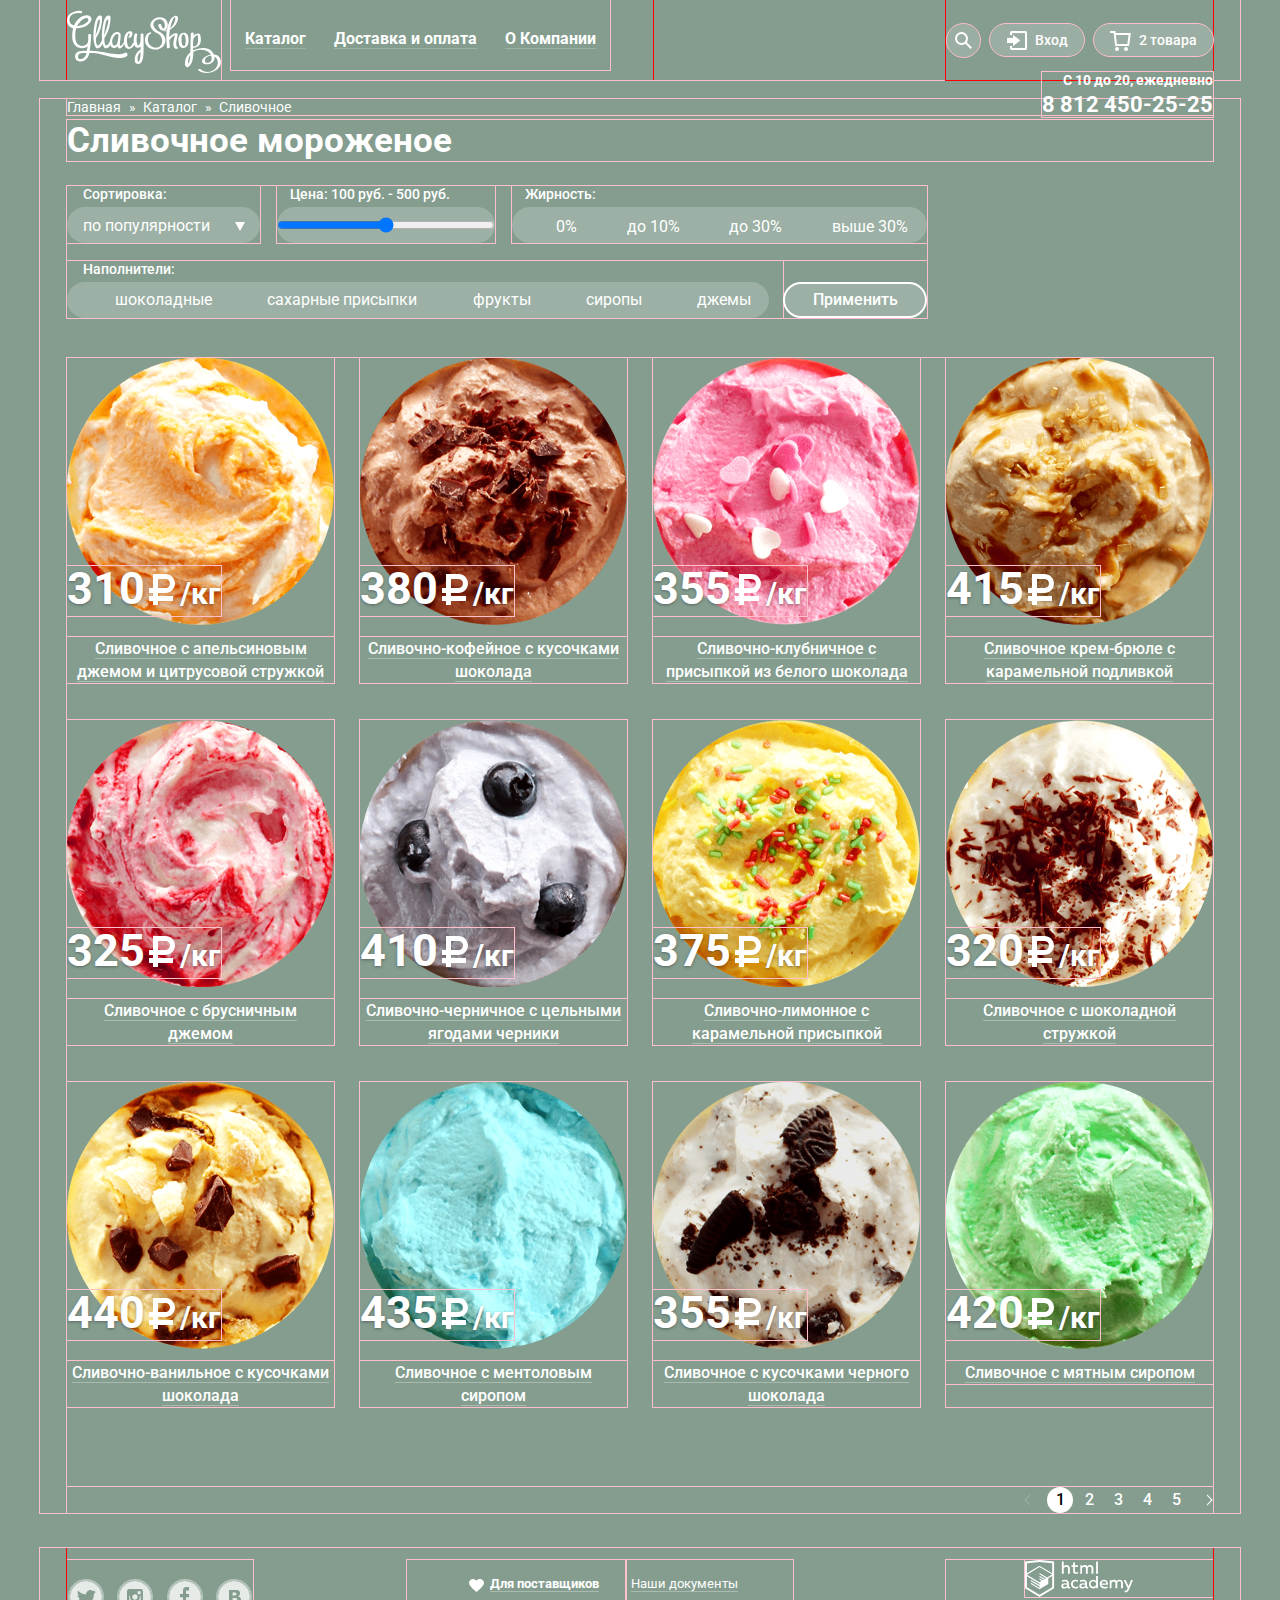
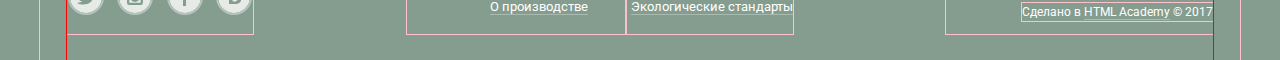
==== commit 31e2fb41: "Декоративные элементы страницы каталога" ====
--- a/catalog.html
+++ b/catalog.html
@@ -11,7 +11,7 @@
 
     <header class="main-header">
       <div class="navigation-block">
-        <a class="main-header-logo"><img src="img/logo.svg" width="154" height="64" alt="Логотип «Gllacy Shop»"></a>
+        <a class="main-header-logo" href="index.html"><img src="img/logo.svg" width="154" height="64" alt="Логотип «Gllacy Shop»"></a>
 
         <nav class="main-navigation">
           <h2 class="visually-hidden">Главное меню</h2>
@@ -33,68 +33,76 @@
       </div>
 
       <div class="user-block">
-        <a class="search" href="#"><span class="visually-hidden">Поиск</span>
-          <svg xmlns="http://www.w3.org/2000/svg" xmlns:xlink="http://www.w3.org/1999/xlink" width="17" height="17" viewBox="0 0 17 17"><path fill="#ffffff" d="M16.958 15.527L11.75 10.32A6.455 6.455 0 0 0 13 6.5 6.5 6.5 0 1 0 6.5 13a6.465 6.465 0 0 0 3.839-1.263l5.205 5.204 1.414-1.414zM6.5 11C4.019 11 2 8.981 2 6.5S4.019 2 6.5 2 11 4.019 11 6.5 8.981 11 6.5 11z"/></svg>
-        </a>
-        <section class="modal modal-search">
-          <h2 class="visually-hidden">Поиск по сайту</h2>
-          <form class="search-form" action="https://echo.htmlacademy.ru" method="get">
-            <p>
-              <label class="visually-hidden" for="search-id">Окно поиска</label>
-              <input type="search" name="search" id="search-id" placeholder="Что ищем?">
-           </p>
-          </form>
-        </section>
+        <div class="search-wrapper">
+          <a class="search" href="#"><span class="visually-hidden">Поиск</span>
+            <svg xmlns="http://www.w3.org/2000/svg" xmlns:xlink="http://www.w3.org/1999/xlink" width="17" height="17" viewBox="0 0 17 17"><path fill="#ffffff" d="M16.958 15.527L11.75 10.32A6.455 6.455 0 0 0 13 6.5 6.5 6.5 0 1 0 6.5 13a6.465 6.465 0 0 0 3.839-1.263l5.205 5.204 1.414-1.414zM6.5 11C4.019 11 2 8.981 2 6.5S4.019 2 6.5 2 11 4.019 11 6.5 8.981 11 6.5 11z"/></svg>
+          </a>
+          <section class="modal modal-search">
+            <h2 class="visually-hidden">Поиск по сайту</h2>
+            <form class="search-form" action="https://echo.htmlacademy.ru" method="get">
+              <p>
+                <label class="visually-hidden" for="search-id">Окно поиска</label>
+                <input type="search" name="search" id="search-id" placeholder="Что ищем?">
+              </p>
+            </form>
+          </section>
+        </div>
 
         <ul class="user-navigation list-style">
-          <li><a class="login-link" href="#">Вход</a></li>
-          <li><a class="basket basket-current" href="#">2 товара</a></li>
+          <li class="login-wrapper">
+            <a class="login-link" href="#">Вход</a>
+            <section class="modal modal-login">
+              <h2 class="visually-hidden">Вход</h2>
+              <form class="login-form" action="https://echo.htmlacademy.ru" method="post">
+                <p>
+                  <label class="visually-hidden" for="login-email-id">Электронная почта</label>
+                  <input class="login-email" type="text" name="email" id="login-email-id" value="" placeholder="Электронная почта" required>
+                </p>
+                <p>
+                  <label class="visually-hidden" for="login-password-id">Пароль</label>
+                  <input class="login-password" type="password" name="password" id="login-password-id" value="" placeholder="Пароль" required>
+                </p>
+                <div class="entrance-wrapper">
+                  <button class="button" type="submit">Войти</button>
+                  <div class="registration">
+                    <a href="#">Забыли пароль?</a>
+                    <a href="#">Новая регистрация</a>
+                  </div>
+                </div>
+              </form>
+            </section>
+          </li>
+          <li class="basket-wrapper">
+            <a class="basket basket-current" href="#">2 товара</a>
+            <section class="modal modal-basket">
+              <h2 class="visually-hidden">Товары в корзине</h2>
+              <form class="basket-form" action="https://echo.htmlacademy.ru" method="post">
+                <ul class="basket-list list-style">
+                  <li class="basket-item">
+                    <h3>Пломбир с апельсиновым джемом</h3>
+                    <p class="basket-image">
+                      <img src="img/ice-cream1.1.png" width="33" height="33" alt="Пломбир с апельсиновым джемом">
+                    </p>
+                    <p class="basket-value">1,5 кг х <span>200 руб.</span></p>
+                    <p class="basket-value">300 руб.</p>
+                    <button class="modal-close" type="button">Закрыть</button>
+                  </li>
+                  <li class="basket-item">
+                    <h3>Клубничный пломбир с присыпкой из белого шоколада</h3>
+                    <p class="basket-image">
+                      <img src="img/ice-cream1.3.png" width="33" height="33" alt="Клубничный пломбир с присыпкой из белого шоколада">
+                    </p>
+                    <p class="basket-value">1,5 кг х <span>300 руб.</span></p>
+                    <p class="basket-value">450 руб.</p>
+                    <button class="modal-close" type="button">Закрыть</button>
+                  </li>
+                </ul>
+                <p class="basket-total">Итого: 750 руб.</p>
+                <a class="button" href="#">Оформить заказ</a>
+              </form>
+            </section>
+          </li>
         </ul>
-
-        <section class="modal modal-login">
-          <h2 class="visually-hidden">Вход</h2>
-          <form class="login-form" action="https://echo.htmlacademy.ru" method="post">
-            <p>
-              <label class="visually-hidden" for="login-email-id">Электронная почта</label>
-              <input class="login-email" type="text" name="email" id="login-email-id" value="" placeholder="Электронная почта" required>
-            </p>
-            <p>
-              <label class="visually-hidden" for="login-password-id">Пароль</label>
-              <input class="login-password" type="password" name="password" id="login-password-id" value="" placeholder="Пароль" required>
-            </p>
-            <button class="button" type="submit">Войти</button>
-            <a class="restore" href="#">Забыли пароль?</a>
-            <a class="registration" href="#">Новая регистрация</a>
-          </form>
-        </section>
-
-        <section class="modal modal-basket">
-          <h2 class="visually-hidden">Товары в корзине</h2>
-          <form class="basket-form" action="https://echo.htmlacademy.ru" method="post">
-            <ul class="basket-list list-style">
-              <li class="basket-item">
-                <h3>Пломбир с апельсиновым джемом</h3>
-                <p class="basket-image">
-                  <img src="img/ice-cream1.1.png" width="33" height="33" alt="Пломбир с апельсиновым джемом">
-                </p>
-                <p class="basket-value">1,5 кг х <span>200 руб.</span></p>
-                <p class="basket-value">300 руб.</p>
-                <button class="modal-close" type="button">Закрыть</button>
-              </li>
-              <li class="basket-item">
-                <h3>Клубничный пломбир с присыпкой из белого шоколада</h3>
-                <p class="basket-image">
-                  <img src="img/ice-cream1.3.png" width="33" height="33" alt="Клубничный пломбир с присыпкой из белого шоколада">
-                </p>
-                <p class="basket-value">1,5 кг х <span>300 руб.</span></p>
-                <p class="basket-value">450 руб.</p>
-                <button class="modal-close" type="button">Закрыть</button>
-              </li>
-            </ul>
-            <p class="basket-total">Итого: 750 руб.</p>
-            <a class="button" href="#">Оформить заказ</a>
-          </form>
-        </section>
       </div>
 
       <section class="call">
@@ -106,8 +114,8 @@
 
     <main class="container">
       <ul class="breadcrumbs list-style">
-        <li><a href="index.html">Главная</a></li>
-        <li><a href="#">Каталог</a></li>
+        <li><a href="index.html">Главная</a>»</li>
+        <li><a href="#">Каталог</a>»</li>
         <li>Сливочное</li>
       </ul>
 
@@ -118,16 +126,20 @@
         <form class="filter" action="https://htmlacademy.ru" method="get">
           <div class="filter-sorting">
             <label class="legend" for="filter-sorting-id">Сортировка:</label>
-            <select name="sorting" id="filter-sorting-id">
-              <option value="по популярности">по популярности</option>
-              <option value="сначала недорогие">сначала недорогие</option>
-              <option value="сначала дорогие">сначала дорогие</option>
-              <option value="по жирности">по жирности</option>
-            </select>
+            <div class="sorting-select">
+              <select name="sorting" id="filter-sorting-id">
+                <option value="по популярности">по популярности</option>
+                <option value="сначала недорогие">сначала недорогие</option>
+                <option value="сначала дорогие">сначала дорогие</option>
+                <option value="по жирности">по жирности</option>
+              </select>
+            </div>
           </div>
           <div class="filter-price">
             <label class="legend" for="filter-price-id">Цена: 100 руб. - 500 руб.</label>
-            <input class="filter-input" type="range" name="price" id="filter-price-id" min="100" max="500">
+            <div class="price-input">
+              <input class="filter-input" type="range" name="price" id="filter-price-id" min="100" max="500">
+            </div>
           </div>
           <fieldset class="filter-fat">
             <legend>Жирность:</legend>
@@ -296,7 +308,7 @@
           </li>
 
           <li class="catalog-item">
-            <h3><a href="#">Сливочное с кусочками чёрного шоколада</a></h3>
+            <h3><a href="#">Сливочное с кусочками черного шоколада</a></h3>
             <p class="catalog-image">
               <img src="img/ice-cream3.3.png" width="267" height="267" alt="Сливочное с кусочками чёрного шоколада">
             </p>
@@ -319,13 +331,13 @@
         </ul>
 
         <ul class="pagination-list list-style">
-          <li class="pagination-back pagination-not-active"><a>Назад</a></li>
+          <li class="pagination-back pagination-disabled"><a><span class="visually-hidden">Назад</span></a></li>
           <li class="pagination-item pagination-current"><a>1</a></li>
           <li class="pagination-item"><a href="#">2</a></li>
           <li class="pagination-item"><a href="#">3</a></li>
           <li class="pagination-item"><a href="#">4</a></li>
           <li class="pagination-item"><a href="#">5</a></li>
-          <li class="pagination-next"><a href="#">Вперёд</a></li>
+          <li class="pagination-next"><a href="#"><span class="visually-hidden">Вперёд</span></a></li>
         </ul>
       </section>
     </main>
--- a/css/style.css
+++ b/css/style.css
@@ -13,7 +13,20 @@
   background-image: url("../img/slider1.png");
   background-repeat: no-repeat;
   background-position: top center;
-  transition: background-image 1s ease, background-color 0.5s ease;
+}
+
+.site-wrapper::before,
+.site-wrapper::after {
+  content: "";
+  visibility: hidden;
+}
+
+.site-wrapper::before {
+  background-image: url("../img/slider2.png");
+}
+
+.site-wrapper::after {
+  background-image: url("../img/slider3.png");
 }
 
 a {
@@ -33,15 +46,12 @@
 input[type="checkbox"].visually-hidden,
 input[type="radio"].visually-hidden {
   position: absolute;
-
   width: 1px;
   height: 1px;
   margin: -1px;
   border: 0;
   padding: 0;
-
   white-space: nowrap;
-
   clip-path: inset(100%);
   clip: rect(0 0 0 0);
   overflow: hidden;
@@ -146,6 +156,8 @@
 }
 
 .site-navigation {
+  position: relative;
+  z-index: 1;
   margin: 0;
   padding: 0;
   padding-top: 30px;
@@ -185,18 +197,46 @@
 
 .catalog-drop {
   display: none;
-  margin: 0;
-  padding: 12px 20px;
+  line-height: 16px;
+  padding: 0;
 	position: absolute;
-	top: 62px;
+	top: 30px;
+  left: -7px;
   width: 144px;
 	background: #f8f7f4;
-	border-radius: 3px;
+	border-radius: 4px;
 	box-shadow: 0px 20px 20px 0px rgba(0, 0, 0, 0.4);
 }
 
 .catalog-link:hover .catalog-drop {
   display: block;
+}
+
+.catalog-link {
+  position: relative;
+  padding-bottom: 22px;
+}
+
+.catalog-link::before {
+  display: none;
+  content: "";
+  position: absolute;
+  left: 0;
+  top: -8px;
+  width: 60px;
+  height: 20px;
+  background-color: #f7f6f3;
+  border-radius: 20px;
+  padding: 7px 14px;
+  z-index: -1;
+}
+
+.catalog-link:hover::before {
+  display: block;
+}
+
+.catalog-link:hover a {
+  color: #333333;
 }
 
 .catalog-drop a {
@@ -204,15 +244,44 @@
   font-weight: 400;
   line-height: 16px;
   color: #323232;
-  outline: 1px solid pink;
-}
-
-.catalog-drop a:hover,
-.catalog-drop a:focus {
+}
+
+.catalog-drop li:first-child {
+  padding: 3px 6px 5px 6px;
+  margin-top: 7px;
+  margin-bottom: 16px;
+}
+
+a.drop-link {
+	position: relative;
+  font-weight: 700;
+}
+
+.drop-link:after {
+	position: absolute;
+	content: "";
+	width: 129px;
+	height: 1px;
+	top: 28px;
+	left: -14px;
+	background: #d1d0ce;
+}
+
+.catalog-drop li:nth-child(n+2) {
+  padding: 3px 6px 5px 6px;
+  margin-bottom: 4px;
+}
+
+.catalog-drop li:last-child {
+  margin-bottom: 11px;
+}
+
+.catalog-drop li:hover,
+.catalog-drop li:focus {
   background-color: #fbded7;
 }
 
-.catalog-drop a:active {
+.catalog-drop li:active {
   background-color: #f6b5a5;
 }
 
@@ -232,17 +301,18 @@
   border-radius: 50%;
   outline: 1px solid pink;
   display: flex;
-  align-items: center;
   justify-content: center;
   width: 33px;
   height: 33px;
   background-color: rgba(248, 247, 244, 0.2);
 }
 
+.search svg {
+  margin-top: 8px;
+}
+
 .search:hover,
 .search:focus {
-  font-weight: 500;
-  color: #323232;
   background-color: #f8f7f4;
 }
 
@@ -251,11 +321,62 @@
   fill: #323232;
 }
 
-/* добавить display:block */
 .modal-search {
   position: absolute;
+  top: 37px;
+  right: 0;
+  width: 341px;
+  min-height: 84px;
+  margin: 0;
+  border-radius: 4px;
+  box-shadow: 0px 20px 20px 0px rgba(0, 0, 0, 0.4);
   display: none;
 }
+
+.modal-search input {
+  box-sizing: border-box;
+  margin: 0;
+  margin-top: 4px;
+  margin-left: 15px;
+  padding-left: 14px;
+  width: 311px;
+  min-height: 44px;
+  border-radius: 4px;
+}
+
+.search-wrapper:hover .modal-search {
+  display: block;
+}
+
+.search-wrapper {
+  position: relative;
+  z-index: 1;
+  margin-top: 13px;
+  padding-bottom: 13px;
+}
+
+.search-wrapper::before {
+  display: none;
+  content: "";
+  position: absolute;
+  width: 33px;
+  height: 33px;
+  background-color: #f8f7f4;
+  border-radius: 50%;
+  z-index: -1;
+}
+
+.search-wrapper:hover::before {
+  display: block;
+}
+
+.search-wrapper:hover path {
+  fill: #323232;
+}
+
+
+
+
 
 .user-navigation {
   font-size: 14px;
@@ -265,29 +386,36 @@
   padding: 0;
   display: flex;
   justify-content: space-between;
-  outline: 1px solid pink;
-}
-
-.user-navigation a {
-  color: #ffffff;
+}
+
+.login-wrapper {
+  position: relative;
+  z-index: 1;
+  margin-top: 23px;
+  padding-bottom: 23px;
+}
+
+.login-wrapper:hover .modal-login {
+  display: block;
+}
+
+.login-link {
+  position: relative;
+  z-index: 1;
+  color: #ffffff;
+  margin: 0;
+  margin-left: 10px;
+  padding: 8px 16px 8px 45px;
+  border-radius: 20px;
   background-color: rgba(248, 247, 244, 0.2);
-}
-
-.user-navigation a:hover,
-.user-navigation a:focus {
+  outline: 1px solid pink;
+}
+
+.login-link:hover,
+.login-link:focus {
   font-weight: 500;
   color: #323232;
   background-color: #f8f7f4;
-}
-
-.login-link,
-.basket {
-  position: relative;
-  margin: 0;
-  margin-left: 10px;
-  padding: 8px 16px 8px 45px;
-  border-radius: 20px;
-  outline: 1px solid pink;
 }
 
 .login-link::before {
@@ -297,13 +425,122 @@
   left: 17px;
   width: 21px;
   height: 19px;
-  background-image: url("../img/entrance-white.svg");
+  background-image: url("../img/entrance-white.png");
   background-repeat: no-repeat;
   background-position: 0 0;
 }
 
 .login-link:hover::before {
   background-image: url("../img/entrance.svg");
+}
+
+.login-link:hover path {
+  fill: #323232;
+}
+
+.login-link::after {
+  display: none;
+  content: "";
+  position: absolute;
+  top: 0;
+  left: 0;
+  width: 92px;
+  height: 32px;
+  background-color: #f8f7f4;
+  border-radius: 20px;
+  z-index: -1;
+}
+
+.login-link:hover::after {
+  display: block;
+}
+
+.modal-login {
+  position: absolute;
+  top: 28px;
+  right: -1px;
+  width: 277px;
+  min-height: 214px;
+  margin: 0;
+  color: #999999;
+  border-radius: 3px;
+  box-shadow: 0px 20px 20px 0px rgba(0, 0, 0, 0.4);
+  display: none;
+}
+
+.modal-login input {
+  box-sizing: border-box;
+  margin: 5px 20px;
+  margin-bottom: 1px;
+  padding-top: 9px;
+  padding-left: 12px;
+  padding-bottom: 9px;
+  width: 240px;
+  border-radius: 4px;
+}
+
+.login-form .button {
+  padding: 10px 25px;
+  margin-right: 20px;
+  margin-bottom: 22px;
+  margin-left: 19px;
+  background-image: linear-gradient (#f26843, #e74a35);
+  box-shadow: 0px 1px 2px 0px #ac1000;
+}
+
+.entrance-wrapper {
+  display: flex;
+  justify-content: space-between;
+  padding-top: 5px;
+}
+
+.registration {
+  padding: 0;
+}
+
+.modal-login a {
+  font-size: 13px;
+  font-weight: 400;
+  line-height: 24px;
+  color: #323232;
+  border-bottom: 1px solid rgba(50, 50, 50, 0.3);
+}
+
+.modal-login a:hover,
+.modal-login a:focus,
+.modal-login a:active {
+  font-weight: 400;
+  color: #e84d37;
+  border-bottom: 1px solid rgba(232, 77, 55, 0.3);
+}
+
+
+
+
+
+
+
+.basket-wrapper {
+  margin-top: 23px;
+  padding-bottom: 23px;
+}
+
+.basket {
+  position: relative;
+  margin: 0;
+  margin-left: 10px;
+  padding: 8px 16px 8px 45px;
+  border-radius: 20px;
+  color: #ffffff;
+  background-color: rgba(248, 247, 244, 0.2);
+  outline: 1px solid pink;
+}
+
+.basket:hover,
+.basket:focus {
+  font-weight: 500;
+  color: #323232;
+  background-color: #f8f7f4;
 }
 
 .basket::before {
@@ -323,27 +560,31 @@
 }
 
 /* добавить display:block */
-.modal-login {
-  position: absolute;
-  color: #999999;
+.modal-basket {
+  position: absolute;
   display: none;
-}
-
-.modal-login a {
   font-size: 13px;
   font-weight: 400;
-  line-height: 24px;
+  line-height: 16px;
   color: #323232;
-  border-bottom: 1px solid rgba(50, 50, 50, 0.3);
-}
-
-.modal-login a:hover,
-.modal-login a:focus,
-.modal-login a:active {
-  font-weight: 400;
-  color: #e84d37;
-  border-bottom: 1px solid rgba(232, 77, 55, 0.3);
-}
+}
+
+.modal-basket h3 {
+  font-weight: inherit;
+}
+
+.modal-basket span {
+  color: #999999;
+}
+
+.basket-total {
+  font-size: 15px;
+  font-weight: 700;
+  line-height: 18px;
+}
+
+
+
 
 .call {
   position: absolute;
@@ -571,50 +812,21 @@
 .hits-item {
   position: relative;
   width: 267px;
-  min-height: 322px;
   margin: 0;
   margin-right: 26px;
   padding: 0;
   display: flex;
   flex-direction: column;
-  outline: 1px solid pink;
 }
 
 .hits-item:last-child {
   margin-right: 0;
 }
 
-.hits-item:hover {
-  background-color: rgba(255, 255, 255, 0.2);
-  border-radius: 10px;
-  box-shadow: 0px 20px 20px 0px rgba(0, 0, 0, 0.08);
-  margin-bottom: -60px;
-  padding-bottom: 60px;
-  transition: all 0.3s ease-out;
-}
-
-.hits-item .button {
-  display: none;
-  color: #ffffff;
-  background-image: linear-gradient(#f26843, #e74a35);
-  box-shadow: 0px 1px 2px 0px #ac1000;
-  border-radius: 50px;
-  padding: 10px 17px;
-  margin: 0;
-  order: 2;
-}
-
-.hits-item:hover .button {
-  position: absolute;
-  top: 335px;
-  left: 35px;
-  display: block;
-}
-
 .hits-item h3 {
   margin: 0;
   margin-top: 6px;
-  padding: 0;
+  padding: 0 5;
   order: 1;
   text-align: center;
   outline: 1px solid pink;
@@ -685,6 +897,33 @@
 .catalog-price span {
   font-size: 30px;
   left: 10px;
+}
+
+.hits-item:hover {
+  background-color: rgba(255, 255, 255, 0.2);
+  border-radius: 10px;
+  box-shadow: 0px 20px 20px 0px rgba(0, 0, 0, 0.08);
+  margin-bottom: -70px;
+  padding-bottom: 70px;
+  z-index: 1;
+}
+
+.hits-item .button {
+  display: none;
+  color: #ffffff;
+  background-image: linear-gradient(#f26843, #e74a35);
+  box-shadow: 0px 1px 2px 0px #ac1000;
+  border-radius: 50px;
+  padding: 10px 17px;
+  margin: 0;
+  order: 2;
+}
+
+.hits-item:hover .button {
+  position: absolute;
+  top: 332px;
+  left: 33px;
+  display: block;
 }
 
 .features {
@@ -843,7 +1082,7 @@
   font-weight: 700;
   line-height: 30px;
   color: #323232;
-  border-bottom: 2px solid #323232;
+  text-decoration: underline;
 }
 
 .news a:hover,
@@ -935,7 +1174,7 @@
 .main-contacts {
   display: block;
   padding: 0;
-  margin: 30px 25px 0 25px;
+  margin: 29px 25px 0 25px;
   outline: 1px solid pink;
 }
 
@@ -1142,7 +1381,7 @@
 /* catalog */
 
 .inner-page .main-header {
-  margin-bottom: 30px;
+  margin-bottom: 19px;
 }
 
 a.navigation-current,
@@ -1156,30 +1395,6 @@
   background-color: #d07058;
 }
 
-/* временно, добавить display:block */
-.modal-basket {
-  position: absolute;
-  display: none;
-  font-size: 13px;
-  font-weight: 400;
-  line-height: 16px;
-  color: #323232;
-}
-
-.modal-basket h3 {
-  font-weight: inherit;
-}
-
-.modal-basket span {
-  color: #999999;
-}
-
-.basket-total {
-  font-size: 15px;
-  font-weight: 700;
-  line-height: 18px;
-}
-
 .breadcrumbs {
   font-size: 14px;
   font-weight: 400;
@@ -1188,18 +1403,17 @@
   margin: 0;
   margin-bottom: 5px;
   padding: 0;
-  padding-right: 50px;
   display: flex;
   outline: 1px solid pink;
 }
 
 .breadcrumbs li {
-  padding-right: 22px;
-  outline: 1px solid pink;
+  padding-right: 7px;
 }
 
 .breadcrumbs a {
   color: #ffffff;
+  padding-right: 8px;
   border-bottom: 1px solid rgba(255, 255, 255, 0.3);
 }
 
@@ -1216,16 +1430,14 @@
   line-height: 41px;
   color: #ffffff;
   width: 1146px;
-  min-width: 38;
-  margin: 0;
-  margin-bottom: 27px;
+  margin: 0;
+  margin-bottom: 25px;
   padding: 0;
   outline: 1px solid pink;
 }
 
 .filters {
   width: 860px;
-  min-height: 133px;
   margin-bottom: 40px;
   outline: 1px solid pink;
 }
@@ -1255,17 +1467,20 @@
   color: #ffffff;
   background-color: rgba(255, 255, 255, 0.2);
   border: none;
+  border-radius: 20px;
+  cursor: pointer;
 }
 
 .filter select:hover,
 .filter select:focus {
   color: #323232;
   background-color: rgba(255, 255, 255, 0.2);
+  border: none;
 }
 
 .filter select:active {
-  color: #323232;
-  background-color: #ffffff;
+  outline: none;
+  border: none;
 }
 
 .filter option {
@@ -1278,11 +1493,13 @@
 .filter option:hover,
 .filter option:focus {
   color: #ffffff;
-  background-color: 1e90ff;
+  background-color: #1e90ff;
+  outline: none;
   border: none;
 }
 
 .filter-sorting {
+  position: relative;
   margin: 0;
   padding: 0;
   display: flex;
@@ -1297,15 +1514,53 @@
   margin-bottom: 5px;
   margin-left: 16px;
   padding: 0;
-  outline: 1px solid pink;
 }
 
 .filter-sorting select {
   width: 193px;
-  min-height: 36px;
-  margin: 0;
-  margin-bottom: 15px;
-  padding: 0;
+  margin: 0;
+  padding-top: 8px;
+  padding-bottom: 6px;
+  padding-left: 16px;
+  border: none;
+  -webkit-appearance: none;
+  -moz-appearance: none;
+}
+
+.sorting-select::after {
+  content: "";
+  position: absolute;
+  border-style: solid;
+  border-width: 9px 5px 0 5px;
+  border-color: #ffffff transparent transparent transparent;
+  top: 36px;
+  right: 15px;
+  z-index: 1;
+  pointer-events: none;
+}
+
+.sorting-select:hover::after {
+  border-style: solid;
+  border-width: 9px 5px 0 5px;
+  border-color: #323232 transparent transparent transparent;
+}
+
+.sorting-select::before {
+  display: none;
+  content: "";
+  position: absolute;
+  left: 0;
+  top: 21px;
+  width: 164px;
+  height: 21px;
+  background-color: #ffffff;
+  border-radius: 20px;
+  padding: 7px 14px;
+  z-index: -1;
+}
+
+.sorting-select:hover::before {
+  display: block;
 }
 
 .filter-price {
@@ -1321,30 +1576,52 @@
   min-height: 16px;
   margin: 0;
   margin-bottom: 5px;
-  margin-left: 15px;
-  padding: 0;
-  outline: 1px solid pink;
+  margin-left: 13px;
+  padding: 0;
 }
 
 .filter-price input {
   width: 218px;
   min-height: 36px;
   margin: 0;
-  margin-bottom: 15px;
-  padding: 0;
+  padding: 0;
+  cursor: pointer;
+}
+
+.price-input {
+  background-color: rgba(255, 255, 255, 0.2);
+  width: 218px;
+  height: 36px;
+  border: none;
+  border-radius: 20px;
 }
 
 .filter ul {
   font-size: 16px;
   line-height: 18px;
   background-color: rgba(255, 255, 255, 0.2);
+  border-radius: 20px;
+  display: flex;
+  justify-content: space-between;
+}
+
+.filter-fat .filter-option:first-child {
+  padding-left: 44px;
+}
+
+.filter-fat .filter-option:last-child {
+  padding-right: 19px;
+}
+
+.filter-fat .filter-option {
+  padding-top: 3px;
+  padding-left: 3px;
 }
 
 .filter-fat {
   margin: 0;
   padding: 0;
   display: flex;
-  flex-direction: column;
   outline: 1px solid pink;
 }
 
@@ -1353,16 +1630,14 @@
   min-height: 16px;
   margin: 0;
   margin-bottom: 5px;
-  margin-left: 15px;
-  padding: 0;
-  outline: 1px solid pink;
+  margin-left: 13px;
+  padding: 0;
 }
 
 .filter-fat ul {
   width: 415px;
   min-height: 36px;
   margin: 0;
-  margin-bottom: 15px;
   padding: 0;
   display: flex;
   justify-content: space-between;
@@ -1371,6 +1646,7 @@
 
 .filter-wrapper {
   margin: 0;
+  margin-top: 18px;
   padding: 0;
   display: flex;
   outline: 1px solid pink;
@@ -1391,7 +1667,6 @@
   margin-bottom: 5px;
   margin-left: 16px;
   padding: 0;
-  outline: 1px solid pink;
 }
 
 .filter-filler ul {
@@ -1403,6 +1678,18 @@
   display: flex;
   justify-content: space-between;
   align-items: center;
+}
+
+.filter-filler .filter-option:first-child {
+  padding-left: 48px;
+}
+
+.filter-filler .filter-option:last-child {
+  padding-right: 18px;
+}
+
+.filter-filler .filter-option {
+  padding-left: 7px;
 }
 
 .filter-button {
@@ -1413,12 +1700,14 @@
   border-style: solid;
   border-width: 2px;
   border-color: #ffffff;
+  border-radius: 20px;
   background-color: rgba(255, 255, 255, 0.2);
   width: 144px;
   height: 36px;
   margin: 0;
   margin-top: 21px;
   padding: 0;
+  cursor: pointer;
 }
 
 .filter-button:hover,
@@ -1435,9 +1724,6 @@
 
 .catalog {
   width: 1146px;
-  margin: 0;
-  margin-bottom: 80px;
-  padding: 0;
   outline: 1px solid pink;
 }
 
@@ -1445,20 +1731,19 @@
   margin: 0;
   padding: 0;
   display: flex;
+  justify-content: space-between;
   flex-wrap: wrap;
 }
 
 .catalog-item {
   position: relative;
   width: 267px;
-  min-height: 323px;
-  margin: 0;
-  margin-bottom: 40px;
+  margin: 0;
   margin-right: 26px;
+  margin-bottom: 37px;
   padding: 0;
   display: flex;
   flex-direction: column;
-  justify-content: center;
   outline: 1px solid pink;
 }
 
@@ -1467,11 +1752,9 @@
 }
 
 .catalog-item h3 {
-  min-height: 55px;
-  margin: 0;
-  margin-top: 15px;
-  margin-bottom: 18px;
-  padding: 0;
+  margin: 0;
+  margin-top: 6px;
+  padding: 0 5px;
   order: 1;
   text-align: center;
   outline: 1px solid pink;
@@ -1492,73 +1775,127 @@
   border-bottom: 1px solid rgba(255, 188, 158, 0.3);
 }
 
+.catalog-item:hover {
+  background-color: rgba(255, 255, 255, 0.2);
+  border-radius: 10px;
+  box-shadow: 0px 20px 20px 0px rgba(0, 0, 0, 0.08);
+  margin-bottom: -36px;
+  padding-bottom: 36px;
+  z-index: 1;
+}
+
 .catalog-item .button {
+  display: none;
   color: #ffffff;
   background-image: linear-gradient(#f26843, #e74a35);
   box-shadow: 0px 1px 2px 0px #ac1000;
-  margin: 0;
-  padding: 0;
+  border-radius: 50px;
+  padding: 10px 17px;
+  margin: 0;
   order: 2;
-  outline: 1px solid pink;
-}
-
-.catalog-item:hover,
-.catalog-item:focus {
-  background-color: rgba(255, 255, 255, 0.2);
-  border-radius: 5px;
-  box-shadow: 0px 20px 20px 0px rgba(0, 0, 0, 0.08);
-}
-
-.pagination-list a {
+}
+
+.catalog-item:hover .button {
+  position: absolute;
+  top: 332px;
+  left: 33px;
+  display: block;
+}
+
+.pagination-list {
+  margin: 0;
+  margin-top: 43px;
+  display: flex;
+  justify-content: flex-end;
+  flex-wrap: wrap;
+  outline: 1px solid pink;
+}
+
+.pagination-item a {
   font-size: 16px;
   font-weight: 500;
   line-height: 18px;
   color: #ffffff;
-}
-
-.pagination-list {
-  width: 190px;
-  margin: 0;
-  margin-left: 956px;
-  padding: 0;
-  display: flex;
-  justify-content: space-between;
-  outline: 1px solid pink;
-}
-
-.pagination-list a:hover,
-.pagination-list a:focus {
-  color: #ffffff;
+  display: flex;
+  justify-content: center;
+  align-items: center;
+	width: 26px;
+	height: 26px;
+  margin-left: 3px;
+	border-radius: 50%;
+}
+
+.pagination-item a:hover,
+.pagination-item a:focus {
   background-color: rgba(255, 255, 255, 0.2);
 }
 
-.pagination-list a:active {
+.pagination-item a:active {
+  color: #000000;
+  background-color: #ffffff;
+}
+
+.pagination-current a {
+  background: rgba(255, 255, 255, 0.2);
+	color: #000000;
+	background-color: #ffffff;
+}
+
+.pagination-current a:hover,
+.pagination-current a:focus {
   color: #323232;
   background-color: #ffffff;
 }
 
-.pagination-current a {
-  color: #323232;
-  background-color: #ffffff;
-}
-
-.pagination-current a:hover,
-.pagination-current a:focus {
-  color: #ffffff;
-  background-color: rgba(255, 255, 255, 0.2);
-}
-
-.pagination-not-active a {
-  color: rgba(255, 255, 255, 0.2);
-}
-
-.pagination-not-active a:hover,
-.pagination-not-active a:focus,
-.pagination-not-active a:active {
-  color: rgba(255, 255, 255, 0.2);
-  background-color: transparent;
-}
+.pagination-back {
+	position: relative;
+	vertical-align: top;
+	display: inline-block;
+	margin-right: 6px;
+	width: 17px;
+}
+
+.pagination-back::before {
+	position: absolute;
+	content: "";
+	top: 9px;
+	left: 5px;
+	width: 6px;
+	height: 6px;
+	border: 1px solid #ffffff;
+	border-top-color: transparent;
+  border-right-color: transparent;
+  transform: rotate(45deg);
+}
+
+.pagination-disabled::before {
+	border-color: rgba(255,255,255,.2);
+	border-top-color: transparent;
+  border-right-color: transparent;
+}
+
+.pagination-next {
+  position: relative;
+  width: 17px;
+  margin-left: 7px;
+}
+
+.pagination-next::after {
+	position: absolute;
+	content: "";
+	top: 9px;
+	left: 7px;
+	width: 6px;
+	height: 6px;
+	border: 1px solid #ffffff;
+	border-top-color: transparent;
+  border-right-color: transparent;
+  transform: rotate(-135deg);
+}
+
+
+
 
 .inner-page .main-footer {
-  margin-top: 30px;
-}
+  margin-top: 35px;
+}
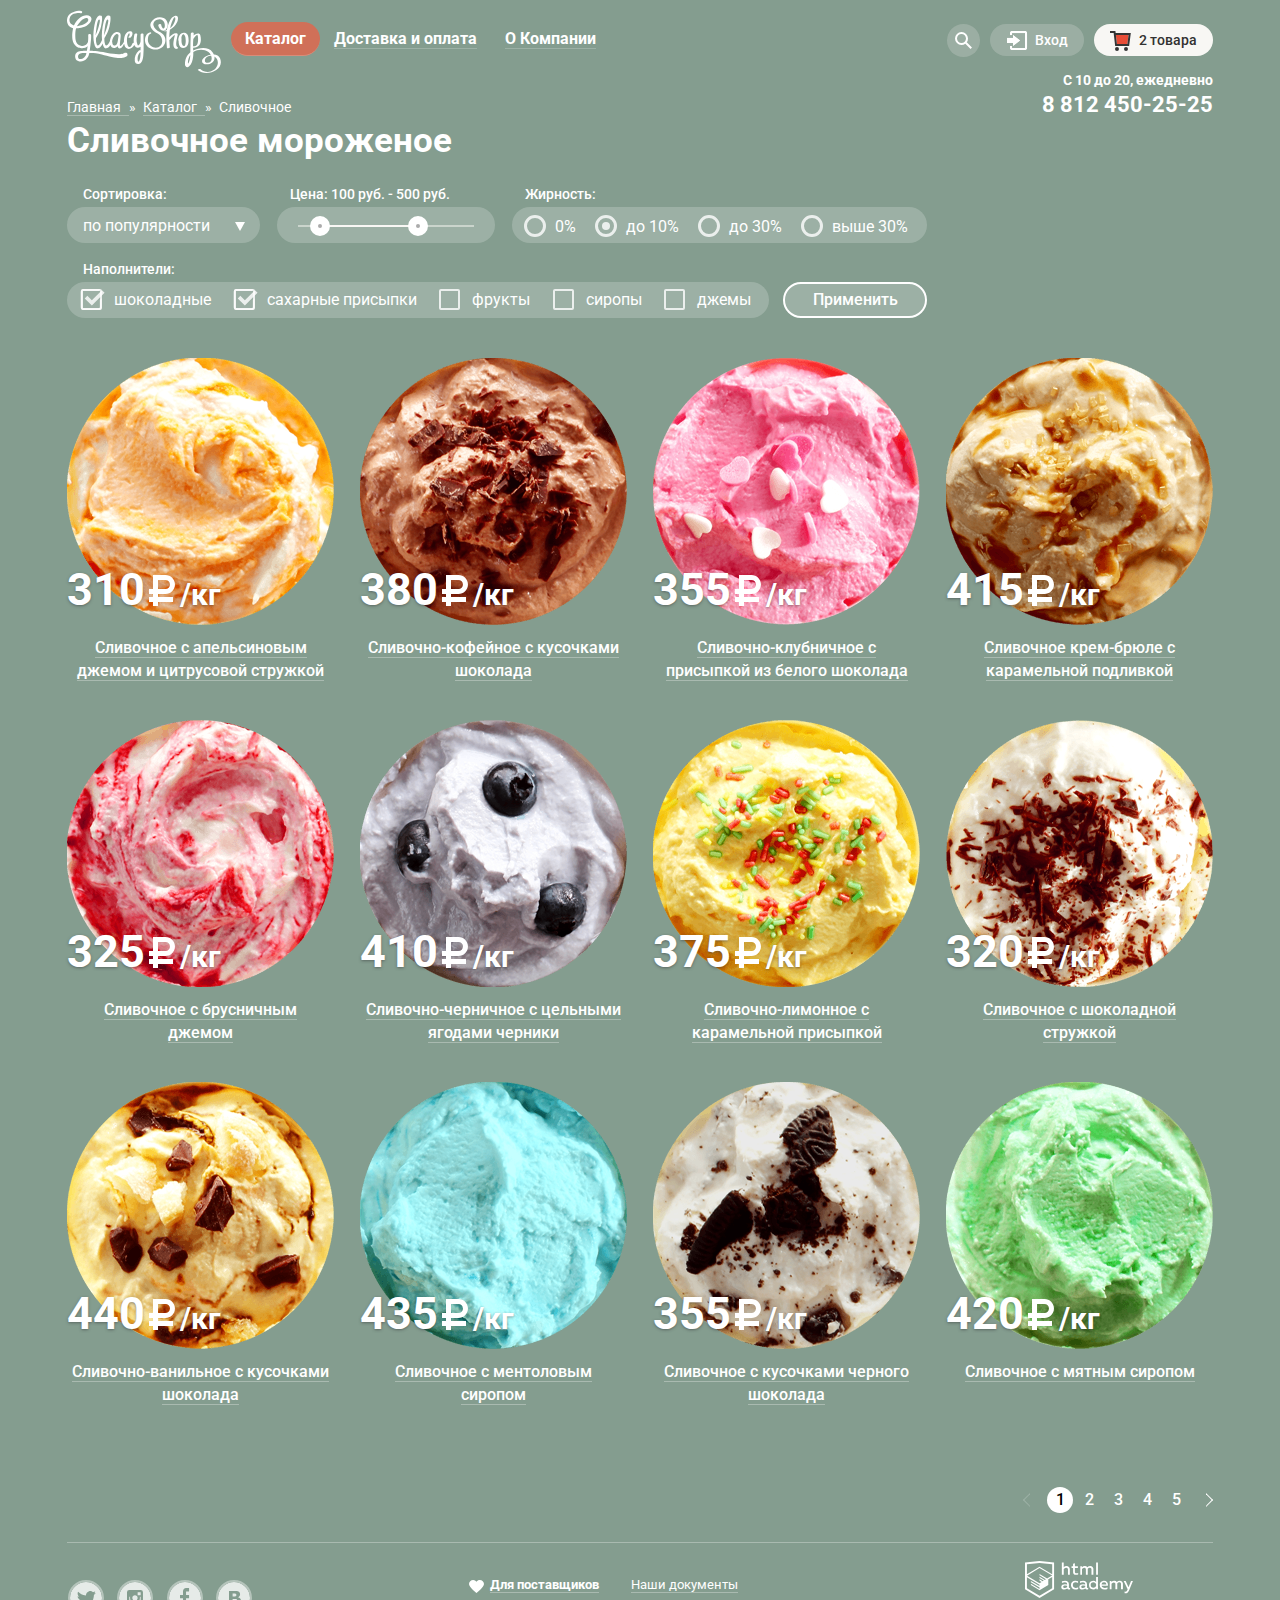
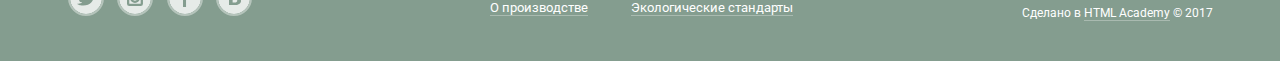
==== commit 4f997680: "Дополнения" ====
--- a/catalog.html
+++ b/catalog.html
@@ -16,8 +16,8 @@
         <nav class="main-navigation">
           <h2 class="visually-hidden">Главное меню</h2>
           <ul class="site-navigation list-style">
-            <li class="catalog-link">
-              <a class="navigation-link" href="#">Каталог</a>
+            <li class="catalog-link catalog-link-inner">
+              <a class="navigation-link navigation-current" href="#">Каталог</a>
               <ul class="catalog-drop list-style">
                 <li><a class="drop-link" href="#">Новинки</a></li>
                 <li><a href="catalog.html">Сливочное</a></li>
@@ -73,32 +73,32 @@
             </section>
           </li>
           <li class="basket-wrapper">
-            <a class="basket basket-current" href="#">2 товара</a>
+            <a class="basket-link basket-current" href="#">2 товара</a>
             <section class="modal modal-basket">
               <h2 class="visually-hidden">Товары в корзине</h2>
               <form class="basket-form" action="https://echo.htmlacademy.ru" method="post">
                 <ul class="basket-list list-style">
                   <li class="basket-item">
                     <h3>Пломбир с апельсиновым джемом</h3>
-                    <p class="basket-image">
-                      <img src="img/ice-cream1.1.png" width="33" height="33" alt="Пломбир с апельсиновым джемом">
-                    </p>
-                    <p class="basket-value">1,5 кг х <span>200 руб.</span></p>
+                    <p class="basket-amount">1,5 кг х <span>200 руб.</span></p>
                     <p class="basket-value">300 руб.</p>
-                    <button class="modal-close" type="button">Закрыть</button>
+                    <button class="modal-close" type="button"><span class="visually-hidden">Закрыть</span>
+                      <svg xmlns="http://www.w3.org/2000/svg" width="11" height="11" viewBox="0 0 11 11"><path fill="#231F20" d="M10.979.728l-.708-.707L5.5 4.792.729.021.021.728 4.793 5.5.021 10.271l.707.708L5.5 6.207l4.771 4.772.708-.708L6.207 5.5z"/></svg>
+                    </button>
                   </li>
                   <li class="basket-item">
                     <h3>Клубничный пломбир с присыпкой из белого шоколада</h3>
-                    <p class="basket-image">
-                      <img src="img/ice-cream1.3.png" width="33" height="33" alt="Клубничный пломбир с присыпкой из белого шоколада">
-                    </p>
-                    <p class="basket-value">1,5 кг х <span>300 руб.</span></p>
+                    <p class="basket-amount">1,5 кг х <span>300 руб.</span></p>
                     <p class="basket-value">450 руб.</p>
-                    <button class="modal-close" type="button">Закрыть</button>
+                    <button class="modal-close" type="button"><span class="visually-hidden">Закрыть</span>
+                      <svg xmlns="http://www.w3.org/2000/svg" width="11" height="11" viewBox="0 0 11 11"><path fill="#231F20" d="M10.979.728l-.708-.707L5.5 4.792.729.021.021.728 4.793 5.5.021 10.271l.707.708L5.5 6.207l4.771 4.772.708-.708L6.207 5.5z"/></svg>
+                    </button>
                   </li>
                 </ul>
-                <p class="basket-total">Итого: 750 руб.</p>
-                <a class="button" href="#">Оформить заказ</a>
+                <div class="order-wrapper">
+                  <p class="basket-total">Итого: 750 руб.</p>
+                  <a class="button" href="#">Оформить заказ</a>
+                </div>
               </form>
             </section>
           </li>
@@ -123,12 +123,12 @@
 
       <section class="filters">
         <h2 class="visually-hidden">Фильтр товаров</h2>
-        <form class="filter" action="https://htmlacademy.ru" method="get">
+        <form class="filter" action="https://echo.htmlacademy.ru" method="get">
           <div class="filter-sorting">
             <label class="legend" for="filter-sorting-id">Сортировка:</label>
             <div class="sorting-select">
               <select name="sorting" id="filter-sorting-id">
-                <option value="по популярности">по популярности</option>
+                <option value="по популярности" selected>по популярности</option>
                 <option value="сначала недорогие">сначала недорогие</option>
                 <option value="сначала дорогие">сначала дорогие</option>
                 <option value="по жирности">по жирности</option>
@@ -137,8 +137,12 @@
           </div>
           <div class="filter-price">
             <label class="legend" for="filter-price-id">Цена: 100 руб. - 500 руб.</label>
-            <div class="price-input">
-              <input class="filter-input" type="range" name="price" id="filter-price-id" min="100" max="500">
+            <div class="range-controls">
+              <div class="scale">
+                <div class="bar" style="margin-left: 10%; width: 60%"></div>
+              </div>
+              <div class="toggle toggle-min"></div>
+              <div class="toggle toggle-max"></div>
             </div>
           </div>
           <fieldset class="filter-fat">
@@ -167,28 +171,28 @@
               <legend>Наполнители:</legend>
               <ul class="list-style">
                 <li class="filter-option">
-                  <input class="visually-hidden filter-input filter-input-chekbox" type="checkbox" name="chocolate" id="filter-chocolate-id" checked>
+                  <input class="visually-hidden filter-input filter-input-checkbox" type="checkbox" name="chocolate" id="filter-chocolate-id" checked>
                   <label for="filter-chocolate-id">шоколадные</label>
                 </li>
                 <li class="filter-option">
-                  <input class="visually-hidden filter-input filter-input-chekbox" type="checkbox" name="sugar" id="filter-sugar-id" checked>
+                  <input class="visually-hidden filter-input filter-input-checkbox" type="checkbox" name="sugar" id="filter-sugar-id" checked>
                   <label for="filter-sugar-id">сахарные присыпки</label>
                 </li>
                 <li class="filter-option">
-                  <input class="visually-hidden filter-input filter-input-chekbox" type="checkbox" name="fruit" id="filter-fruit-id">
+                  <input class="visually-hidden filter-input filter-input-checkbox" type="checkbox" name="fruit" id="filter-fruit-id">
                   <label for="filter-fruit-id">фрукты</label>
                 </li>
                 <li class="filter-option">
-                  <input class="visually-hidden filter-input filter-input-chekbox" type="checkbox" name="cyrup" id="filter-cyrup-id">
+                  <input class="visually-hidden filter-input filter-input-checkbox" type="checkbox" name="cyrup" id="filter-cyrup-id">
                   <label for="filter-cyrup-id">сиропы</label>
                 </li>
                 <li class="filter-option">
-                  <input class="visually-hidden filter-input filter-input-chekbox" type="checkbox" name="jam" id="filter-jam-id">
+                  <input class="visually-hidden filter-input filter-input-checkbox" type="checkbox" name="jam" id="filter-jam-id">
                   <label for="filter-jam-id">джемы</label>
                 </li>
               </ul>
             </fieldset>
-            <button class="filter-button" type="submit" >Применить</button>
+            <button class="filter-button" type="submit">Применить</button>
           </div>
         </form>
       </section>
--- a/css/style.css
+++ b/css/style.css
@@ -78,9 +78,10 @@
 .button:focus,
 .hits-item .button:focus,
 .catalog-item .button:focus {
-  color: fefefe;
+  color: #fefefe;
   background-image: linear-gradient(#f58669, #ec6f5e);
   box-shadow: 0px 1px 2px 0px #ac1000;
+  border: none;
   cursor: pointer;
 }
 
@@ -90,6 +91,8 @@
   color: #fceeec;
   background-image: linear-gradient(#e74a35, #f26843);
   box-shadow: inset 0px 2px 2px 0px #942718;
+  border: none;
+  outline: none;
 }
 
 .modal {
@@ -106,20 +109,51 @@
   font-weight: 400;
   line-height: 24px;
   background-color: #ffffff;
+  box-shadow: 0 0 0 2px #f8f7f4;
   border: 1px solid rgba(178, 178, 178, 0.52);
+  border-radius: 5px;
 }
 
 .modal input:hover,
 .subscription-item input:hover,
 .modal-message textarea:hover {
-  outline: 2px solid rgba(154, 154, 154, 0.52);
+  box-shadow: 0 0 0 2px rgba(154, 154, 154, 0.52);
 }
 
 .modal input:focus,
 .subscription-item input:focus,
 .modal-message textarea:focus {
   outline: none;
-  outline: 2px solid rgba(46, 136, 228, 0.52);
+  box-shadow: 0 0 0 2px rgba(46, 136, 228, 0.52);
+}
+
+::-webkit-input-placeholder {
+  font-family: "Roboto", Arial, Verdana, sans-serif;
+  font-size: 16px;
+  font-weight: 400;
+  line-height: 24px;
+  color: #999999;
+}
+::-moz-placeholder {
+  font-family: "Roboto", Arial, Verdana, sans-serif;
+  font-size: 16px;
+  font-weight: 400;
+  line-height: 24px;
+  color: #999999;
+}
+:-moz-placeholder {
+  font-family: "Roboto", Arial, Verdana, sans-serif;
+  font-size: 16px;
+  font-weight: 400;
+  line-height: 24px;
+  color: #999999;
+}
+:-ms-input-placeholder {
+  font-family: "Roboto", Arial, Verdana, sans-serif;
+  font-size: 16px;
+  font-weight: 400;
+  line-height: 24px;
+  color: #999999;
 }
 
 .main-header {
@@ -130,12 +164,10 @@
   margin: 0 auto;
   margin-bottom: 313px;
   padding: 0 27px;
-  outline: 1px solid pink;
 }
 
 .navigation-block {
   width: 586px;
-  outline: 1px solid red;
 }
 
 .main-header-logo {
@@ -145,7 +177,6 @@
   margin-right: 10px;
   padding: 0;
   padding-top: 10px;
-  outline: 1px solid pink;
 }
 
 .main-navigation {
@@ -164,7 +195,6 @@
   display: flex;
   justify-content: space-between;
   flex-wrap: wrap;
-  outline: 1px solid pink;
 }
 
 .site-navigation a {
@@ -292,14 +322,12 @@
   justify-content: flex-end;
   flex-wrap: wrap;
   align-items: center;
-  outline: 1px solid red;
 }
 
 .search {
   color: #ffffff;
   margin: 0;
   border-radius: 50%;
-  outline: 1px solid pink;
   display: flex;
   justify-content: center;
   width: 33px;
@@ -374,10 +402,6 @@
   fill: #323232;
 }
 
-
-
-
-
 .user-navigation {
   font-size: 14px;
   font-weight: 500;
@@ -388,17 +412,6 @@
   justify-content: space-between;
 }
 
-.login-wrapper {
-  position: relative;
-  z-index: 1;
-  margin-top: 23px;
-  padding-bottom: 23px;
-}
-
-.login-wrapper:hover .modal-login {
-  display: block;
-}
-
 .login-link {
   position: relative;
   z-index: 1;
@@ -408,7 +421,6 @@
   padding: 8px 16px 8px 45px;
   border-radius: 20px;
   background-color: rgba(248, 247, 244, 0.2);
-  outline: 1px solid pink;
 }
 
 .login-link:hover,
@@ -434,25 +446,33 @@
   background-image: url("../img/entrance.svg");
 }
 
-.login-link:hover path {
-  fill: #323232;
-}
-
-.login-link::after {
-  display: none;
+.login-wrapper {
+  position: relative;
+  z-index: 1;
+  margin-top: 23px;
+  padding-bottom: 23px;
+}
+
+.login-wrapper:hover .modal-login {
+  display: block;
+}
+
+.login-wrapper:hover a {
+  background-color: #f8f7f4;
+  color: #323232;
+}
+
+.login-wrapper:hover::after {
   content: "";
   position: absolute;
-  top: 0;
-  left: 0;
-  width: 92px;
-  height: 32px;
-  background-color: #f8f7f4;
-  border-radius: 20px;
-  z-index: -1;
-}
-
-.login-link:hover::after {
-  display: block;
+  top: -2px;
+  left: 27px;
+  width: 21px;
+  height: 19px;
+  background-image: url("../img/entrance.svg");
+  background-repeat: no-repeat;
+  background-position: 0 0;
+  z-index: 1;
 }
 
 .modal-login {
@@ -479,13 +499,46 @@
   border-radius: 4px;
 }
 
+::-webkit-input-placeholder {
+  font-size: 14px;
+}
+::-moz-placeholder {
+  font-size: 14px;
+}
+:-moz-placeholder {
+  font-size: 14px;
+}
+:-ms-input-placeholder {
+  font-size: 14px;
+}
+
 .login-form .button {
   padding: 10px 25px;
   margin-right: 20px;
   margin-bottom: 22px;
   margin-left: 19px;
-  background-image: linear-gradient (#f26843, #e74a35);
+  background-image: linear-gradient(#f26843, #e74a35);
   box-shadow: 0px 1px 2px 0px #ac1000;
+  border-radius: 50px;
+  border: none;
+  outline: none;
+}
+
+.login-form .button:hover,
+.login-form .button:focus {
+  color: #ffffff;
+  background-image: linear-gradient(#f58669, #ec6f5e);
+  box-shadow: 0px 2px 2px 0px #ac1000;
+  border: none;
+  cursor: pointer;
+}
+
+.login-form .button:active {
+  color: #fceeec;
+  background-image: linear-gradient(#e74a35, #f26843);
+  box-shadow: inset 0px 2px 2px 0px #942718;
+  border: none;
+  outline: none;
 }
 
 .entrance-wrapper {
@@ -514,18 +567,7 @@
   border-bottom: 1px solid rgba(232, 77, 55, 0.3);
 }
 
-
-
-
-
-
-
-.basket-wrapper {
-  margin-top: 23px;
-  padding-bottom: 23px;
-}
-
-.basket {
+.basket-link {
   position: relative;
   margin: 0;
   margin-left: 10px;
@@ -533,17 +575,17 @@
   border-radius: 20px;
   color: #ffffff;
   background-color: rgba(248, 247, 244, 0.2);
-  outline: 1px solid pink;
-}
-
-.basket:hover,
-.basket:focus {
+  z-index: 1;
+}
+
+.basket-link:hover,
+.basket-link:focus {
   font-weight: 500;
   color: #323232;
   background-color: #f8f7f4;
 }
 
-.basket::before {
+.basket-link::before {
   content: "";
   position: absolute;
   top: 7px;
@@ -555,11 +597,61 @@
   background-position: 0 0;
 }
 
-.basket:hover::before {
+.basket-link:hover::before {
+  background-image: url("../img/basket-red.svg")
+  width: 21px;
+  height: 20px;
+}
+
+.basket-wrapper {
+  position: relative;
+  z-index: 1;
+  margin-top: 23px;
+  padding-bottom: 23px;
+}
+
+.basket-wrapper:hover .modal-basket {
+  display: block;
+}
+
+.basket-wrapper:hover .basket-link {
+  background-color: #f8f7f4;
+  color: #323232;
+}
+
+.basket-wrapper:hover::after {
+  content: "";
+  position: absolute;
+  top: -2px;
+  left: 26px;
+  width: 21px;
+  height: 20px;
   background-image: url("../img/basket-red.svg");
-}
-
-/* добавить display:block */
+  background-repeat: no-repeat;
+  background-position: 0 0;
+  z-index: 1;
+}
+
+.basket-current {
+  font-weight: 500;
+  color: #323232;
+  background-color: #f8f7f4;
+  z-index: 2;
+}
+
+.basket-current::after {
+  content: "";
+  position: absolute;
+  top: 7px;
+  left: 16px;
+  width: 21px;
+  height: 20px;
+  background-image: url("../img/basket-red.svg");
+  background-repeat: no-repeat;
+  background-position: 0 0;
+  z-index: 2;
+}
+
 .modal-basket {
   position: absolute;
   display: none;
@@ -567,14 +659,116 @@
   font-weight: 400;
   line-height: 16px;
   color: #323232;
+  top: 28px;
+  right: -1px;
+  width: 540px;
+  border-radius: 4px;
+  box-shadow: 0px 20px 20px 0px rgba(0, 0, 0, 0.4);
+}
+
+.basket-list {
+  padding: 0;
+  display: flex;
+  flex-direction: column;
+  flex-wrap: wrap;
+}
+
+.basket-item {
+  position: relative;
+  padding-top: 15px;
+  display: flex;
+  justify-content: space-between;
+  align-items: baseline;
+}
+
+.basket-item:last-child {
+  padding-top: 11px;
 }
 
 .modal-basket h3 {
-  font-weight: inherit;
-}
-
-.modal-basket span {
-  color: #999999;
+  font-size: 13px;
+  font-weight: 400;
+  line-height: 16px;
+  width: 220px;
+  margin-left: 44px;
+  padding-right: 8px;
+  padding-left: 5px;
+  order: 3;
+}
+
+.basket-item:first-child::before {
+  content: "";
+  position: absolute;
+  top: 19px;
+  left: 40px;
+  width: 267px;
+  height: 267px;
+  background-image: url("../img/ice-cream1.1.png");
+  background-size: 33px;
+  background-repeat: no-repeat;
+  background-position: 0 0;
+  order: 2;
+}
+
+.basket-item:last-child::before {
+  content: "";
+  position: absolute;
+  top: 15px;
+  left: 41px;
+  width: 267px;
+  height: 267px;
+  background-image: url("../img/ice-cream1.3.png");
+  background-size: 33px;
+  background-repeat: no-repeat;
+  background-position: 0 0;
+  order: 2;
+}
+
+.basket-amount {
+  width: 110px;
+  margin-left: 23px;
+  order: 4;
+}
+
+.basket-amount span {
+  color: #999;
+}
+
+.basket-value {
+  width: 70px;
+  margin-right: 15px;
+  margin-left: 15px;
+  order: 5;
+}
+
+.basket-item .modal-close {
+  background: none;
+  border: none;
+  margin: 10px 5px 13px 9px;
+  order: 1;
+  cursor: pointer;
+  display: flex;
+  justify-content: center;
+  align-items: center;
+}
+
+.order-wrapper:before {
+	position: absolute;
+	content: "";
+	width: 510px;
+	height: 1px;
+	top: 3px;
+	left: 15px;
+	background: #d1d0ce;
+}
+
+.order-wrapper {
+  margin: 0;
+  padding: 3px 15px 21px 20px;
+  position: relative;
+  display: flex;
+  flex-direction: column;
+  align-items: flex-end;
 }
 
 .basket-total {
@@ -583,8 +777,34 @@
   line-height: 18px;
 }
 
-
-
+.basket-form .button {
+  color: #ffffff;
+  display: inline-block;
+  text-align: center;
+  vertical-align: top;
+  padding: 9px 15px;
+  background-image: linear-gradient(#f26843, #e74a35);
+  box-shadow: 0px 1px 2px 0px #ac1000;
+  border-radius: 50px;
+  border: none;
+}
+
+.basket-form .button:hover,
+.basket-form .button:focus {
+  color: #ffffff;
+  background-image: linear-gradient(#f58669, #ec6f5e);
+  box-shadow: 0px 2px 2px 0px #ac1000;
+  border: none;
+  cursor: pointer;
+}
+
+.basket-form .button:active {
+  color: #fceeec;
+  background-image: linear-gradient(#e74a35, #f26843);
+  box-shadow: inset 0px 2px 2px 0px #942718;
+  border: none;
+  outline: none;
+}
 
 .call {
   position: absolute;
@@ -593,7 +813,6 @@
   margin: 0;
   padding: 0;
   text-align: right;
-  outline: 1px solid pink;
 }
 
 .call-time {
@@ -618,7 +837,6 @@
   width: 1146px;
   margin: 0 auto;
   padding: 0 27px;
-  outline: 1px solid pink;
 }
 
 .slider {
@@ -646,7 +864,6 @@
   margin: 0 auto;
   margin-bottom: 29px;
   padding: 0;
-  outline: 1px solid pink;
 }
 
 .slider-item .button {
@@ -654,16 +871,15 @@
   font-weight: 700;
   line-height: 44px;
   color: #ffffff;
+  display: inline-block;
   text-align: center;
+  vertical-align: top;
   text-shadow: 0px 2px 5px rgba(160, 32, 11, 0.76);
   background-image: linear-gradient(#f26843, #e74a35);
   box-shadow: 0px 2px 2px 0px rgba(172, 16, 0, 0.64);
-  display: inline-block;
   padding: 10px 40px;
-  vertical-align: top;
   border-radius: 50px;
   border: none;
-  outline: 1px solid pink;
 }
 
 .slider-item .button:hover,
@@ -671,12 +887,16 @@
   color: #ffffff;
   background-image: linear-gradient(#f58669, #ec6f5e);
   box-shadow: 0px 2px 2px 0px #ac1000;
+  border: none;
+  cursor: pointer;
 }
 
 .slider-item .button:active {
   color: #fceeec;
   background-image: linear-gradient(#e74a35, #f26843);
   box-shadow: inset 0px 2px 2px 0px #942718;
+  border: none;
+  outline: none;
 }
 
 .slider-controls {
@@ -685,7 +905,6 @@
   left: 0;
   z-index: 2;
   font-size: 0;
-  outline: 1px solid pink;
 }
 
 .slider-controls label {
@@ -735,7 +954,6 @@
 .gifts {
   max-width: 1146px;
   margin-bottom: 40px;
-  outline: 1px solid pink;
 }
 
 .gifts-list {
@@ -750,14 +968,12 @@
   font-size: 35px;
   line-height: 41px;
   margin: 16px 19px;
-  outline: 1px solid pink;
 }
 
 .gifts-list p {
   font-size: 18px;
   line-height: 22px;
   margin: 0 19px 42px 19px;
-  outline: 1px solid pink;
 }
 
 .gifts-list .button {
@@ -768,8 +984,28 @@
   padding: 12px 23px;
   margin: 0;
   margin-right: 20px;
+  background-image: linear-gradient(#f26843, #ca3824);
+  box-shadow: 0px 2px 2px 0px rgba(85, 8, 0, 0.2);
   border-radius: 50px;
-  outline: 1px solid pink;
+}
+
+.gifts-list .button:hover,
+.gifts-list .button:focus {
+  color: #ffffff;
+  background-image: linear-gradient(#e74a35, #f26843);
+  background-color: rgba(255, 255, 255, 0.5);
+  box-shadow: 0px 1px 2px 0px #ac1000;
+  border: none;
+  cursor: pointer;
+}
+
+.gifts-list .button:active {
+  color: #fceeec;
+  background-image: linear-gradient(#f26843, #e74a35);
+  background-color: rgba(0, 0, 0, 0.07);
+  box-shadow: inset 0px 2px 2px 0px #942718;
+  border: none;
+  outline: none;
 }
 
 .gifts-raspberries,
@@ -779,7 +1015,6 @@
   margin: 0;
   padding: 0;
   border-radius: 15px;
-  outline: 1px solid pink;
 }
 
 .gifts-raspberries {
@@ -797,9 +1032,8 @@
 }
 
 .hits {
-  width: 1146px;
-  margin-bottom: 40px;
-  outline: 1px solid pink;
+  width: 1172px;
+  margin: -6px -13px 40px -13px;
 }
 
 .hits-list {
@@ -811,25 +1045,23 @@
 
 .hits-item {
   position: relative;
-  width: 267px;
-  margin: 0;
-  margin-right: 26px;
+  width: 293px;
+  margin: 0;
   padding: 0;
   display: flex;
   flex-direction: column;
 }
 
-.hits-item:last-child {
-  margin-right: 0;
-}
-
 .hits-item h3 {
   margin: 0;
-  margin-top: 6px;
-  padding: 0 5;
+  margin-top: 5px;
+  margin-left: 7px;
+  margin-right: 7px;
+  padding: 0;
+  padding-right: 11px;
+  padding-left: 11px;
   order: 1;
   text-align: center;
-  outline: 1px solid pink;
 }
 
 .hits-item a:first-child {
@@ -849,14 +1081,16 @@
 
 .catalog-image {
   margin: 0;
+  margin-top: 6px;
+  margin-left: 13px;
   padding: 0;
 }
 
 .hits .catalog-image::before {
   content: "";
   position: absolute;
-  top: 0;
-  left: 0;
+  top: 6px;
+  left: 13px;
   width: 61px;
   height: 61px;
   background-image: url("../img/hit.svg");
@@ -870,8 +1104,8 @@
   align-items: baseline;
   min-width: 154px;
   position: absolute;
-  top: 208px;
-  left: 0;
+  top: 214px;
+  left: 13px;
   font-size: 45px;
   font-weight: 700;
   line-height: 45px;
@@ -879,7 +1113,6 @@
   text-shadow: 0px 1px 3px rgba(49, 50, 53, 0.5);
   margin: 0;
   padding: 0;
-  outline: 1px solid pink;
 }
 
 .catalog-price::before {
@@ -903,8 +1136,8 @@
   background-color: rgba(255, 255, 255, 0.2);
   border-radius: 10px;
   box-shadow: 0px 20px 20px 0px rgba(0, 0, 0, 0.08);
-  margin-bottom: -70px;
-  padding-bottom: 70px;
+  margin-bottom: -75px;
+  padding-bottom: 75px;
   z-index: 1;
 }
 
@@ -913,10 +1146,29 @@
   color: #ffffff;
   background-image: linear-gradient(#f26843, #e74a35);
   box-shadow: 0px 1px 2px 0px #ac1000;
-  border-radius: 50px;
+  border-radius: 20px;
+  margin: 0;
+  margin-top: 6px;
+  margin-left: 13px;
   padding: 10px 17px;
-  margin: 0;
   order: 2;
+}
+
+.hits-item .button:hover,
+.hits-item .button:focus {
+  color: #ffffff;
+  background-image: linear-gradient(#f58669, #ec6f5e);
+  box-shadow: 0px 2px 2px 0px #ac1000;
+  border: none;
+  cursor: pointer;
+}
+
+.hits-item .button:active {
+  color: #fceeec;
+  background-image: linear-gradient(#e74a35, #f26843);
+  box-shadow: inset 0px 2px 2px 0px #942718;
+  border: none;
+  outline: none;
 }
 
 .hits-item:hover .button {
@@ -938,13 +1190,11 @@
   margin: 0;
   margin-bottom: 42px;
   padding: 0;
-  outline: 1px solid pink;
 }
 
 .features-wrapper {
   margin: 23px 20px 0 20px;
   padding: 0;
-  outline: 1px solid pink;
 }
 
 .features h3 {
@@ -961,7 +1211,6 @@
   padding: 0;
   display: flex;
   flex-wrap: wrap;
-  outline: 1px solid pink;
 }
 
 .features-item {
@@ -974,7 +1223,6 @@
   margin-bottom: 22px;
   padding: 0;
   padding-left: 56px;
-  outline: 1px solid pink;
 }
 
 .features-item:nth-child(odd) {
@@ -1037,7 +1285,6 @@
   min-height: 220px;
   display: flex;
   justify-content: space-between;
-  outline: 1px solid pink;
 }
 
 .news,
@@ -1046,7 +1293,6 @@
   padding: 0;
   width: 560px;
   border-radius: 15px;
-  outline: 1px solid pink;
 }
 
 .news {
@@ -1065,7 +1311,6 @@
   padding: 0;
   margin-top: 23px;
   margin-left: 20px;
-  outline: 1px solid pink;
 }
 
 .news-headline {
@@ -1074,7 +1319,6 @@
   margin-top: 4px;
   margin-left: 20px;
   padding: 0;
-  outline: 1px solid pink;
 }
 
 .news a {
@@ -1096,7 +1340,6 @@
   color: #5a5a5a;
   background: url("../img/bg-post.svg") no-repeat;
 	border-radius: 15px;
-  outline: 1px solid pink;
 }
 
 .subscription-wrapper {
@@ -1115,7 +1358,6 @@
   font-weight: 400;
   line-height: 22px;
   margin: 28px 21px 20px 21px;;
-  outline: 1px solid pink;
 }
 
 .subscription-form {
@@ -1124,7 +1366,6 @@
   display: flex;
   justify-content: space-between;
   align-items: center;
-  outline: 1px solid pink;
 }
 
 .subscription-item input {
@@ -1140,19 +1381,38 @@
   display: block;
   margin: 0;
   padding: 8px 20px 11px 18px;
+  background-image: linear-gradient(#f26843, #e74a35);
+  box-shadow: 0px 2px 2px 0px #ac1000;
+}
+
+.subscription-form .button:hover,
+.subscription-form .button:focus {
+  color: #ffffff;
+  background-image: linear-gradient(#f58669, #ec6f5e);
+  box-shadow: 0px 2px 2px 0px #ac1000;
+  border: none;
+  outline: none;
+  cursor: pointer;
+}
+
+.subscription-form .button:active {
+  color: #fceeec;
+  background-image: linear-gradient(#e74a35, #f26843);
+  box-shadow: inset 0px 2px 2px 0px #942718;
+  border: none;
+  outline: none;
 }
 
 .contacts {
   position: relative;
   margin: 0 -27px;
   padding: 0;
-  outline: 1px solid pink;
 }
 
 .map {
   margin: 0;
   padding: 0;
-  width: 1200px;
+  width: auto;
 }
 
 .contacts-info {
@@ -1168,14 +1428,12 @@
   height: 305px;
   z-index: 1;
   border-radius: 15px;
-  outline: 1px solid pink;
 }
 
 .main-contacts {
   display: block;
   padding: 0;
   margin: 29px 25px 0 25px;
-  outline: 1px solid pink;
 }
 
 .main-contacts span,
@@ -1189,20 +1447,41 @@
   line-height: 22px;
   display: block;
   margin: 19px 25px 26px 25px;
-  outline: 1px solid pink;
 }
 
 .contacts-info .button {
   display: block;
   margin: 15px 25px 30px 25px;
   padding: 8px 19px 11px 19px;
-  outline: 1px solid pink;
-}
-
-/* добавить display:block */
+  background-image: linear-gradient(#f26843, #e74a35);
+  box-shadow: 0px 2px 2px 0px #ac1000;
+}
+
+.contacts-info .button:hover {
+  color: #ffffff;
+  background-image: linear-gradient(#f58669, #ec6f5e);
+  box-shadow: 0px 2px 2px 0px #ac1000;
+  border: none;
+  cursor: pointer;
+}
+
+.contacts-info .button:active {
+  color: #fceeec;
+  background-image: linear-gradient(#e74a35, #f26843);
+  box-shadow: inset 0px 2px 2px 0px #942718;
+  border: none;
+  outline: none;
+}
+
+
 .modal-message {
   position: fixed;
   display: none;
+  width: 477px;
+  padding: 20px 25px 27px 24px;
+  border-radius: 10px;
+  display: flex;
+  align-items: flex-start;
 }
 
 .modal-message h2 {
@@ -1210,7 +1489,69 @@
   font-weight: 500;
   line-height: 28px;
   color: #323232;
-}
+  margin: 0;
+  margin-bottom: 22px;
+  order: -2;
+}
+
+.modal-message input {
+  box-sizing: border-box;
+  width: 267px;
+  margin: 0;
+  margin-right: 209px;
+  padding: 0;
+  padding-top: 15px;
+  padding-left: 15px;
+  padding-bottom: 5px;
+}
+
+.modal-message textarea {
+  margin: 0;
+  padding-top: 12px;
+  padding-left: 15px;
+  resize: none;
+  overflow: auto;
+}
+
+.message-form .button {
+  font-size: 18px;
+  font-weight: 700;
+  line-height: 24px;
+  margin: 0;
+  margin-left: 340px;
+  padding: 10px 23px;
+  background-image: linear-gradient(#f26843, #e74a35);
+  box-shadow: 0px 1px 2px 0px rgba(172, 16, 0, 0.64);
+  border-radius: 50px;
+}
+
+.message-form .button:hover,
+.message-form .button:focus {
+  color: #ffffff;
+  background-image: linear-gradient(#f58669, #ec6f5e);
+  box-shadow: 0px 2px 2px 0px #ac1000;
+  border: none;
+  cursor: pointer;
+}
+
+.message-form .button:active {
+  color: #fceeec;
+  background-image: linear-gradient(#e74a35, #f26843);
+  box-shadow: inset 0px 2px 2px 0px #942718;
+  border: none;
+  outline: none;
+}
+
+.modal-message .modal-close {
+  background: none;
+  border: none;
+  padding: 0;
+  cursor: pointer;
+}
+
+
+
+
 
 .main-footer {
   font-size: 13px;
@@ -1220,7 +1561,6 @@
   width: 1146px;
   margin: 0 auto;
   padding: 0 27px;
-  outline: 1px solid pink;
 }
 
 .main-footer a {
@@ -1232,7 +1572,6 @@
   padding: 12px 0 26px 0;
   display: flex;
   justify-content: space-between;
-  outline: 1px solid red;
 }
 
 .footer-socials ul {
@@ -1243,7 +1582,6 @@
   display: flex;
   flex-wrap: wrap;
   justify-content: space-between;
-  outline: 1px solid pink;
 }
 
 .social-button {
@@ -1271,6 +1609,7 @@
 .social-button:active path {
   fill: #e9e9e9;
   border: solid rgba(255, 255, 255, 0.7) 2px;
+  box-shadow: inset 0px 2px 1px 0px #888888;
 }
 
 .footer-info {
@@ -1279,7 +1618,6 @@
   padding: 0;
   display: flex;
   justify-content: center;
-  outline: 1px solid pink;
 }
 
 .footer-info ul:first-child {
@@ -1293,7 +1631,6 @@
   display: flex;
   flex-direction: column;
   flex-wrap: wrap;
-  outline: 1px solid pink;
 }
 
 .footer-info ul:first-child::before {
@@ -1322,7 +1659,6 @@
   display: flex;
   flex-direction: column;
   flex-wrap: wrap;
-  outline: 1px solid pink;
 }
 
 .footer-info li {
@@ -1349,7 +1685,6 @@
   max-width: 267px;
   margin: 0;
   padding: 0;
-  outline: 1px solid pink;
 }
 
 .footer-copyright img,
@@ -1362,7 +1697,6 @@
 .footer-copyright img {
   float: right;
   padding-right: 80px;
-  outline: 1px solid pink;
 }
 
 .footer-copyright p {
@@ -1370,7 +1704,6 @@
   padding: 0;
   margin-top: 6px;
   float: right;
-  outline: 1px solid pink;
 }
 
 
@@ -1387,12 +1720,16 @@
 a.navigation-current,
 a.navigation-current:hover,
 a.navigation-current:focus {
-  font-size: 16px;
-  font-weight: 700;
-  line-height: 18px;
+  margin: 0;
   color: #ffffff;
   text-decoration: none;
   background-color: #d07058;
+  border-radius: 20px;
+  padding: 7px 14px;
+}
+
+.catalog-link-inner:hover .navigation-current {
+  color: #ffffff;
 }
 
 .breadcrumbs {
@@ -1404,7 +1741,6 @@
   margin-bottom: 5px;
   padding: 0;
   display: flex;
-  outline: 1px solid pink;
 }
 
 .breadcrumbs li {
@@ -1433,13 +1769,11 @@
   margin: 0;
   margin-bottom: 25px;
   padding: 0;
-  outline: 1px solid pink;
 }
 
 .filters {
   width: 860px;
   margin-bottom: 40px;
-  outline: 1px solid pink;
 }
 
 .filter {
@@ -1504,7 +1838,6 @@
   padding: 0;
   display: flex;
   flex-direction: column;
-  outline: 1px solid pink;
 }
 
 .filter-sorting .legend {
@@ -1525,6 +1858,7 @@
   border: none;
   -webkit-appearance: none;
   -moz-appearance: none;
+  appearance: none;
 }
 
 .sorting-select::after {
@@ -1568,7 +1902,6 @@
   padding: 0;
   display: flex;
   flex-direction: column;
-  outline: 1px solid pink;
 }
 
 .filter-price .legend {
@@ -1580,20 +1913,54 @@
   padding: 0;
 }
 
-.filter-price input {
-  width: 218px;
-  min-height: 36px;
-  margin: 0;
-  padding: 0;
+
+
+.range-controls {
+  position: relative;
+  width: 176px;
+  height: 18px;
+  padding-top: 18px;
+  padding-right: 21px;
+  padding-left: 21px;
+  background-color: rgba(255, 255, 255, 0.2);
+  border-radius: 20px;
+}
+
+.range-controls .scale {
+  height: 2px;
+  background-color: rgba(248, 247, 244, 0.5);
+}
+
+.range-controls .bar {
+  width: 100px;
+  height: 2px;
+  background: #f8f7f4;
+}
+
+.range-controls .toggle {
+  position: absolute;
+  top: 9px;
+  left: 0;
+  width: 4px;
+  height: 4px;
+  padding: 0;
+  border: 8px solid #ffffff;
+  border-radius: 50%;
+  background-color: #ababab;
   cursor: pointer;
 }
 
-.price-input {
-  background-color: rgba(255, 255, 255, 0.2);
-  width: 218px;
-  height: 36px;
-  border: none;
-  border-radius: 20px;
+.range-controls .toggle-min {
+  left: 33px;
+}
+
+.range-controls .toggle-max {
+  left: 131px;
+}
+
+.range-controls .toggle:hover,
+.range-controls .toggle:focus {
+  transform: scale(1.1);
 }
 
 .filter ul {
@@ -1606,11 +1973,11 @@
 }
 
 .filter-fat .filter-option:first-child {
-  padding-left: 44px;
+  margin-left: 40px;
 }
 
 .filter-fat .filter-option:last-child {
-  padding-right: 19px;
+  margin-right: 19px;
 }
 
 .filter-fat .filter-option {
@@ -1622,7 +1989,6 @@
   margin: 0;
   padding: 0;
   display: flex;
-  outline: 1px solid pink;
 }
 
 .filter-fat legend {
@@ -1644,12 +2010,42 @@
   align-items: center;
 }
 
+.filter-input-radio + label::before {
+  content: "";
+  position: absolute;
+  top: -3px;
+  left: -31px;
+  width: 16px;
+  height: 16px;
+  border: 3px solid #ffffff;
+  border-radius: 50%;
+  opacity: 0.8;
+}
+
+.filter-input-radio:checked + label::after {
+  content: "";
+  position: absolute;
+  top: 4px;
+  left: -24px;
+  width: 8px;
+  height: 8px;
+  background-color: #ffffff;
+  border-radius: 50%;
+  opacity: 0.8;
+}
+
+.filter-input-radio + label:hover::before,
+.filter-input-radio + label:focus::before,
+.filter-input-radio:checked + label:hover::after,
+.filter-input-radio:checked + label:focus::after {
+  opacity: 1;
+}
+
 .filter-wrapper {
   margin: 0;
   margin-top: 18px;
   padding: 0;
   display: flex;
-  outline: 1px solid pink;
 }
 
 .filter-filler {
@@ -1657,7 +2053,6 @@
   padding: 0;
   display: flex;
   flex-direction: column;
-  outline: 1px solid pink;
 }
 
 .filter-filler legend {
@@ -1670,6 +2065,7 @@
 }
 
 .filter-filler ul {
+  position: relative;
   width: 702px;
   min-height: 36px;
   margin: 0;
@@ -1681,15 +2077,58 @@
 }
 
 .filter-filler .filter-option:first-child {
-  padding-left: 48px;
+  margin-left: 40px;
 }
 
 .filter-filler .filter-option:last-child {
-  padding-right: 18px;
+  margin-right: 18px;
 }
 
 .filter-filler .filter-option {
   padding-left: 7px;
+}
+
+.filter-option label {
+  position: relative;
+  display: block;
+  cursor: pointer;
+}
+
+.filter-input-checkbox + label::before {
+  content: "";
+  position: absolute;
+  top: -2px;
+  left: -33px;
+  width: 17px;
+  height: 17px;
+  border: 2px solid #ffffff;
+  border-radius: 2px;
+  opacity: 0.8;
+}
+
+.filter-input-checkbox:checked + label::after {
+  content: "";
+  position: absolute;
+  top: -2px;
+  left: -34px;
+  width: 27px;
+  height: 23px;
+  background-image: url("../img/checkbox-on.svg");
+  background-size: 26px 21px;
+  background-repeat: no-repeat;
+  background-position: 0 0;
+  opacity: 0.8;
+}
+
+.filter-input-checkbox + label:hover::before,
+.filter-input-checkbox + label:focus::before,
+.filter-input-checkbox:checked + label:hover::after,
+.filter-input-checkbox:checked + label:focus::after {
+  opacity: 1;
+}
+
+.filter-input:disabled + label {
+  opacity: 0.4;
 }
 
 .filter-button {
@@ -1723,8 +2162,8 @@
 }
 
 .catalog {
-  width: 1146px;
-  outline: 1px solid pink;
+  width: 1172px;
+  margin: -6px -13px 40px -13px;
 }
 
 .catalog-list {
@@ -1737,27 +2176,24 @@
 
 .catalog-item {
   position: relative;
-  width: 267px;
-  margin: 0;
-  margin-right: 26px;
-  margin-bottom: 37px;
+  width: 293px;
+  margin: 0;
+  margin-bottom: 32px;
   padding: 0;
   display: flex;
   flex-direction: column;
-  outline: 1px solid pink;
-}
-
-.catalog-item:nth-child(4n) {
-  margin-right: 0;
 }
 
 .catalog-item h3 {
   margin: 0;
-  margin-top: 6px;
-  padding: 0 5px;
+  margin-top: 5px;
+  margin-left: 7px;
+  margin-right: 7px;
+  padding: 0;
+  padding-right: 11px;
+  padding-left: 11px;
   order: 1;
   text-align: center;
-  outline: 1px solid pink;
 }
 
 .catalog-item a:first-child {
@@ -1775,12 +2211,16 @@
   border-bottom: 1px solid rgba(255, 188, 158, 0.3);
 }
 
+.catalog-item .catalog-price {
+  top: 215px;
+}
+
 .catalog-item:hover {
   background-color: rgba(255, 255, 255, 0.2);
-  border-radius: 10px;
+  border-radius: 5px;
   box-shadow: 0px 20px 20px 0px rgba(0, 0, 0, 0.08);
-  margin-bottom: -36px;
-  padding-bottom: 36px;
+  margin-bottom: -43px;
+  padding-bottom: 43px;
   z-index: 1;
 }
 
@@ -1789,10 +2229,29 @@
   color: #ffffff;
   background-image: linear-gradient(#f26843, #e74a35);
   box-shadow: 0px 1px 2px 0px #ac1000;
-  border-radius: 50px;
+  border-radius: 20px;
+  margin: 0;
+  margin-top: 6px;
+  margin-left: 13px;
   padding: 10px 17px;
-  margin: 0;
   order: 2;
+}
+
+.catalog-item .button:hover,
+.catalog-item .button:focus {
+  color: #ffffff;
+  background-image: linear-gradient(#f58669, #ec6f5e);
+  box-shadow: 0px 2px 2px 0px #ac1000;
+  border: none;
+  cursor: pointer;
+}
+
+.catalog-item .button:active {
+  color: #fceeec;
+  background-image: linear-gradient(#e74a35, #f26843);
+  box-shadow: inset 0px 2px 2px 0px #942718;
+  border: none;
+  outline: none;
 }
 
 .catalog-item:hover .button {
@@ -1804,11 +2263,10 @@
 
 .pagination-list {
   margin: 0;
-  margin-top: 43px;
+  margin-top: 49px;
   display: flex;
   justify-content: flex-end;
   flex-wrap: wrap;
-  outline: 1px solid pink;
 }
 
 .pagination-item a {
@@ -1845,23 +2303,24 @@
 .pagination-current a:focus {
   color: #323232;
   background-color: #ffffff;
+  cursor: default;
 }
 
 .pagination-back {
 	position: relative;
 	vertical-align: top;
 	display: inline-block;
-	margin-right: 6px;
+	margin-right: 10px;
 	width: 17px;
 }
 
 .pagination-back::before {
 	position: absolute;
 	content: "";
-	top: 9px;
-	left: 5px;
-	width: 6px;
-	height: 6px;
+	top: 8px;
+	left: 8px;
+	width: 8px;
+	height: 8px;
 	border: 1px solid #ffffff;
 	border-top-color: transparent;
   border-right-color: transparent;
@@ -1877,25 +2336,38 @@
 .pagination-next {
   position: relative;
   width: 17px;
-  margin-left: 7px;
+  margin-left: 20px;
 }
 
 .pagination-next::after {
 	position: absolute;
 	content: "";
-	top: 9px;
-	left: 7px;
-	width: 6px;
-	height: 6px;
+	top: 8px;
+	left: -8px;
+	width: 8px;
+	height: 8px;
 	border: 1px solid #ffffff;
 	border-top-color: transparent;
   border-right-color: transparent;
   transform: rotate(-135deg);
-}
-
-
-
+  cursor: pointer;
+}
 
 .inner-page .main-footer {
-  margin-top: 35px;
-}
+	position: relative;
+}
+
+.inner-page .main-footer:after {
+	position: absolute;
+	content: "";
+	width: 1146px;
+	height: 1px;
+	top: -11px;
+	left: 27px;
+	background: #ffffff;
+  opacity: 0.3;
+}
+
+.inner-page .footer-wrapper {
+  padding-top: 8px;
+}
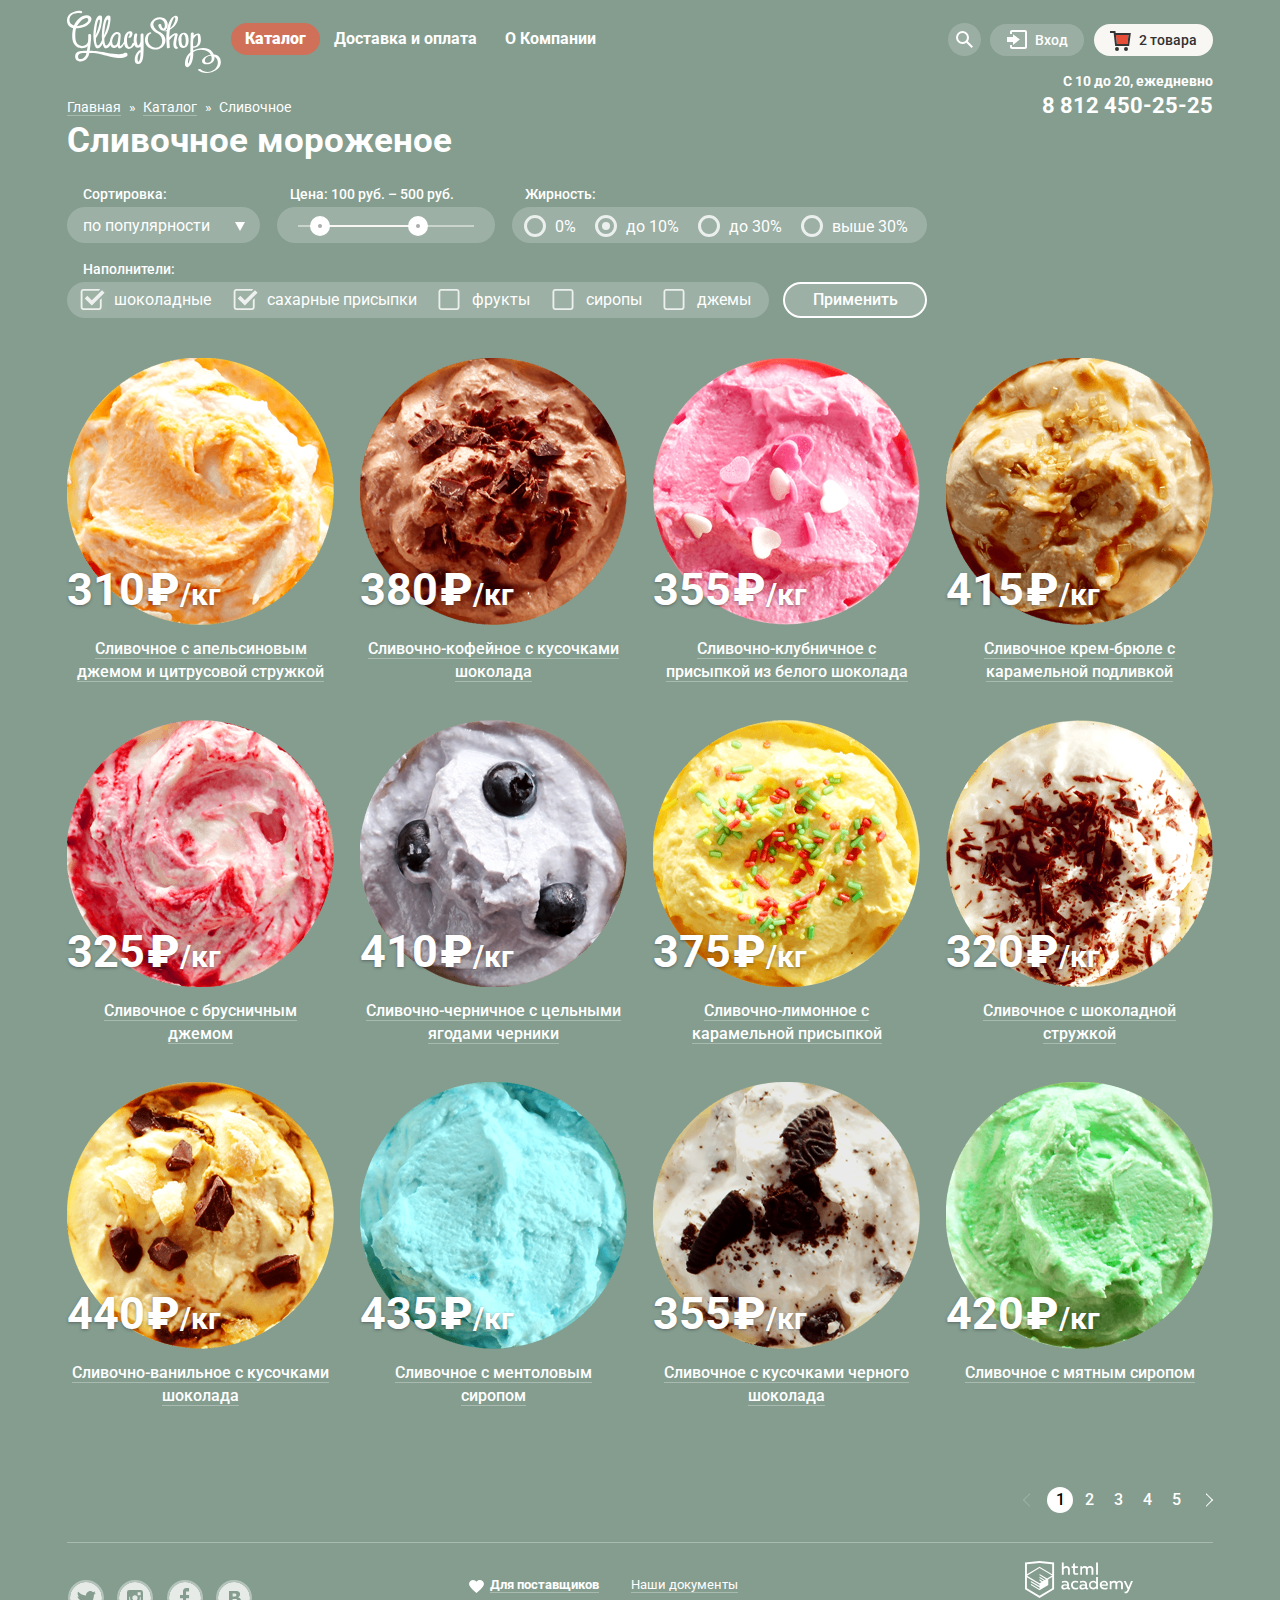
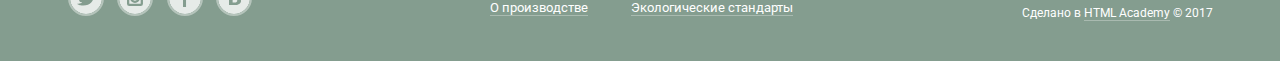
==== commit d0f2db05: "Завершение вёрстки" ====
--- a/catalog.html
+++ b/catalog.html
@@ -16,10 +16,10 @@
         <nav class="main-navigation">
           <h2 class="visually-hidden">Главное меню</h2>
           <ul class="site-navigation list-style">
-            <li class="catalog-link catalog-link-inner">
-              <a class="navigation-link navigation-current" href="#">Каталог</a>
-              <ul class="catalog-drop list-style">
-                <li><a class="drop-link" href="#">Новинки</a></li>
+            <li class="submenu-link navigation-current">
+              <a class="navigation-link" href="#"><b><span>Каталог</span></b></a>
+              <ul class="submenu list-style">
+                <li><a class="submenu-new" href="#">Новинки</a></li>
                 <li><a href="catalog.html">Сливочное</a></li>
                 <li><a href="#">Щербеты</a></li>
                 <li><a href="#">Фруктовый лед</a></li>
@@ -82,17 +82,13 @@
                     <h3>Пломбир с апельсиновым джемом</h3>
                     <p class="basket-amount">1,5 кг х <span>200 руб.</span></p>
                     <p class="basket-value">300 руб.</p>
-                    <button class="modal-close" type="button"><span class="visually-hidden">Закрыть</span>
-                      <svg xmlns="http://www.w3.org/2000/svg" width="11" height="11" viewBox="0 0 11 11"><path fill="#231F20" d="M10.979.728l-.708-.707L5.5 4.792.729.021.021.728 4.793 5.5.021 10.271l.707.708L5.5 6.207l4.771 4.772.708-.708L6.207 5.5z"/></svg>
-                    </button>
+                    <button class="modal-close" type="button"><span class="visually-hidden">Закрыть</span></button>
                   </li>
                   <li class="basket-item">
                     <h3>Клубничный пломбир с присыпкой из белого шоколада</h3>
                     <p class="basket-amount">1,5 кг х <span>300 руб.</span></p>
                     <p class="basket-value">450 руб.</p>
-                    <button class="modal-close" type="button"><span class="visually-hidden">Закрыть</span>
-                      <svg xmlns="http://www.w3.org/2000/svg" width="11" height="11" viewBox="0 0 11 11"><path fill="#231F20" d="M10.979.728l-.708-.707L5.5 4.792.729.021.021.728 4.793 5.5.021 10.271l.707.708L5.5 6.207l4.771 4.772.708-.708L6.207 5.5z"/></svg>
-                    </button>
+                    <button class="modal-close" type="button"><span class="visually-hidden">Закрыть</span></button>
                   </li>
                 </ul>
                 <div class="order-wrapper">
@@ -136,7 +132,7 @@
             </div>
           </div>
           <div class="filter-price">
-            <label class="legend" for="filter-price-id">Цена: 100 руб. - 500 руб.</label>
+            <label class="legend">Цена: 100 руб. – 500 руб.</label>
             <div class="range-controls">
               <div class="scale">
                 <div class="bar" style="margin-left: 10%; width: 60%"></div>
@@ -207,7 +203,7 @@
               <img src="img/ice-cream1.1.png" width="267" height="267" alt="Сливочное с апельсиновым джемом и цитрусовой стружкой">
             </p>
             <p class="catalog-price">
-              310  <span class="visually-hidden">₽</span> <span>/кг</span>
+              310 <b class="ruble">₽</b> <span>/кг</span>
             </p>
             <a class="button" href="#">Быстрый просмотр</a>
           </li>
@@ -218,7 +214,7 @@
               <img src="img/ice-cream1.2.png" width="267" height="267" alt="Сливочно-кофейное с кусочками шоколада">
             </p>
             <p class="catalog-price">
-              380  <span class="visually-hidden">₽</span> <span>/кг</span>
+              380 <b class="ruble">₽</b> <span>/кг</span>
             </p>
             <a class="button" href="#">Быстрый просмотр</a>
           </li>
@@ -229,7 +225,7 @@
               <img src="img/ice-cream1.3.png" width="267" height="267" alt="Сливочно-клубничное с присыпкой из белого шоколада">
             </p>
             <p class="catalog-price">
-              355  <span class="visually-hidden">₽</span> <span>/кг</span>
+              355 <b class="ruble">₽</b> <span>/кг</span>
             </p>
             <a class="button" href="#">Быстрый просмотр</a>
           </li>
@@ -240,7 +236,7 @@
               <img src="img/ice-cream1.4.png" width="267" height="267" alt="Сливочное крем-брюле с карамельной подливкой">
             </p>
             <p class="catalog-price">
-              415  <span class="visually-hidden">₽</span> <span>/кг</span>
+              415 <b class="ruble">₽</b> <span>/кг</span>
             </p>
             <a class="button" href="#">Быстрый просмотр</a>
           </li>
@@ -251,7 +247,7 @@
               <img src="img/ice-cream2.1.png" width="267" height="267" alt="Сливочное с брусничным джемом">
             </p>
             <p class="catalog-price">
-              325  <span class="visually-hidden">₽</span> <span>/кг</span>
+              325 <b class="ruble">₽</b> <span>/кг</span>
             </p>
             <a class="button" href="#">Быстрый просмотр</a>
           </li>
@@ -262,7 +258,7 @@
               <img src="img/ice-cream2.2.png" width="267" height="267" alt="Сливочно-черничное с цельными ягодами черники">
             </p>
             <p class="catalog-price">
-              410  <span class="visually-hidden">₽</span> <span>/кг</span>
+              410 <b class="ruble">₽</b> <span>/кг</span>
             </p>
             <a class="button" href="#">Быстрый просмотр</a>
           </li>
@@ -273,7 +269,7 @@
               <img src="img/ice-cream2.3.png" width="267" height="267" alt="Сливочно-лимонное с карамельной присыпкой">
             </p>
             <p class="catalog-price">
-              375  <span class="visually-hidden">₽</span> <span>/кг</span>
+              375 <b class="ruble">₽</b> <span>/кг</span>
             </p>
             <a class="button" href="#">Быстрый просмотр</a>
           </li>
@@ -284,7 +280,7 @@
               <img src="img/ice-cream2.4.png" width="267" height="267" alt="Сливочное с шоколадной стружкой">
             </p>
             <p class="catalog-price">
-              320  <span class="visually-hidden">₽</span> <span>/кг</span>
+              320 <b class="ruble">₽</b> <span>/кг</span>
             </p>
             <a class="button" href="#">Быстрый просмотр</a>
           </li>
@@ -295,7 +291,7 @@
               <img src="img/ice-cream3.1.png" width="267" height="267" alt="Сливочно-ванильное с кусочками шоколада">
             </p>
             <p class="catalog-price">
-              440  <span class="visually-hidden">₽</span> <span>/кг</span>
+              440 <b class="ruble">₽</b> <span>/кг</span>
             </p>
             <a class="button" href="#">Быстрый просмотр</a>
           </li>
@@ -306,7 +302,7 @@
               <img src="img/ice-cream3.2.png" width="267" height="267" alt="Сливочное с ментоловым сиропом">
             </p>
             <p class="catalog-price">
-              435  <span class="visually-hidden">₽</span> <span>/кг</span>
+              435 <b class="ruble">₽</b> <span>/кг</span>
             </p>
             <a class="button" href="#">Быстрый просмотр</a>
           </li>
@@ -317,7 +313,7 @@
               <img src="img/ice-cream3.3.png" width="267" height="267" alt="Сливочное с кусочками чёрного шоколада">
             </p>
             <p class="catalog-price">
-              355  <span class="visually-hidden">₽</span> <span>/кг</span>
+              355 <b class="ruble">₽</b> <span>/кг</span>
             </p>
             <a class="button" href="#">Быстрый просмотр</a>
           </li>
@@ -328,7 +324,7 @@
               <img src="img/ice-cream3.4.png" width="267" height="267" alt="Сливочное с мятным сиропом">
             </p>
             <p class="catalog-price">
-              420  <span class="visually-hidden">₽</span> <span>/кг</span>
+              420 <b class="ruble">₽</b> <span>/кг</span>
             </p>
             <a class="button" href="#">Быстрый просмотр</a>
           </li>
--- a/css/style.css
+++ b/css/style.css
@@ -1,10 +1,10 @@
 body {
-  margin: 0;
-  padding: 0;
   font-family: "Roboto", Arial, Verdana, sans-serif;
   font-size: 16px;
   line-height: 22px;
-  color: #ffffff;
+  margin: 0;
+  padding: 0;
+  color: #fff;
   background-color: #849d8f;
 }
 
@@ -17,8 +17,8 @@
 
 .site-wrapper::before,
 .site-wrapper::after {
-  content: "";
   visibility: hidden;
+  content: "";
 }
 
 .site-wrapper::before {
@@ -46,53 +46,47 @@
 input[type="checkbox"].visually-hidden,
 input[type="radio"].visually-hidden {
   position: absolute;
+  overflow: hidden;
+  clip: rect(0 0 0 0);
   width: 1px;
   height: 1px;
   margin: -1px;
+  padding: 0;
+  white-space: nowrap;
   border: 0;
-  padding: 0;
-  white-space: nowrap;
-  clip-path: inset(100%);
-  clip: rect(0 0 0 0);
-  overflow: hidden;
-}
-
-.button,
-.hits-item .button,
-.catalog-item .button {
+  -webkit-clip-path: inset(100%);
+          clip-path: inset(100%);
+}
+
+.button {
   font-size: 18px;
   font-weight: 700;
   line-height: 24px;
-  color: #ffffff;
+  display: inline-block;
+  cursor: pointer;
   text-align: center;
-  background-color: #f16442;
-  background-image: linear-gradient(#f26843, #ca3824);
-  box-shadow: 0px 2px 2px 0px rgba(85, 8, 0, 0.54);
+  vertical-align: top;
+  color: #fff;
   border: none;
-  border-radius: 20px;
+  border-radius: 30px;
+  background-image: linear-gradient(#f26843, #e74a35);
+  box-shadow: 0 2px 2px 0 rgba(172, 16, 0, 0.64);
 }
 
 .button:hover,
-.hits-item .button:hover,
-.catalog-item .button:hover,
-.button:focus,
-.hits-item .button:focus,
-.catalog-item .button:focus {
-  color: #fefefe;
+.button:focus {
+  border: none;
+  background-color: rgba(255, 255, 255, 0.2);
   background-image: linear-gradient(#f58669, #ec6f5e);
-  box-shadow: 0px 1px 2px 0px #ac1000;
+  box-shadow: 0 2px 2px 0 #ac1000;
+}
+
+.button:active {
+  color: #fceeec;
   border: none;
-  cursor: pointer;
-}
-
-.button:active,
-.hits-item .button:active,
-.catalog-item .button:active {
-  color: #fceeec;
-  background-image: linear-gradient(#e74a35, #f26843);
-  box-shadow: inset 0px 2px 2px 0px #942718;
-  border: none;
-  outline: none;
+  background-color: rgba(0, 0, 0, 0.07);
+  background-image: linear-gradient(#f26843, #e74a35);
+  box-shadow: inset 0 2px 2px 0 #942718;
 }
 
 .modal {
@@ -106,12 +100,12 @@
 .modal-message textarea {
   font-family: inherit;
   font-size: 16px;
-  font-weight: 400;
+  font-weight: 700;
   line-height: 24px;
-  background-color: #ffffff;
-  box-shadow: 0 0 0 2px #f8f7f4;
   border: 1px solid rgba(178, 178, 178, 0.52);
   border-radius: 5px;
+  background-color: #fff;
+  box-shadow: 0 0 0 2px #f8f7f4;
 }
 
 .modal input:hover,
@@ -132,42 +126,46 @@
   font-size: 16px;
   font-weight: 400;
   line-height: 24px;
-  color: #999999;
-}
+  color: #999;
+}
+
 ::-moz-placeholder {
   font-family: "Roboto", Arial, Verdana, sans-serif;
   font-size: 16px;
   font-weight: 400;
   line-height: 24px;
-  color: #999999;
-}
+  color: #999;
+}
+
 :-moz-placeholder {
   font-family: "Roboto", Arial, Verdana, sans-serif;
   font-size: 16px;
   font-weight: 400;
   line-height: 24px;
-  color: #999999;
-}
+  color: #999;
+}
+
 :-ms-input-placeholder {
   font-family: "Roboto", Arial, Verdana, sans-serif;
   font-size: 16px;
   font-weight: 400;
   line-height: 24px;
-  color: #999999;
+  color: #999;
 }
 
 .main-header {
   position: relative;
   display: flex;
   justify-content: space-between;
+  flex-wrap: wrap;
   width: 1146px;
   margin: 0 auto;
-  margin-bottom: 313px;
+  margin-bottom: 274px;
   padding: 0 27px;
 }
 
 .navigation-block {
-  width: 586px;
+  max-width: 800px;
 }
 
 .main-header-logo {
@@ -180,158 +178,171 @@
 }
 
 .main-navigation {
-  display: inline-block;
   font-weight: 700;
   line-height: 18px;
-  color: #ffffff;
+  display: flex;
+  flex-wrap: wrap;
+  color: #fff;
 }
 
 .site-navigation {
   position: relative;
   z-index: 1;
-  margin: 0;
-  padding: 0;
-  padding-top: 30px;
   display: flex;
   justify-content: space-between;
   flex-wrap: wrap;
+  margin: 0;
+  padding: 0;
+  padding-top: 23px;
+  position: relative;
+  z-index: 2;
 }
 
 .site-navigation a {
-  color: #ffffff;
-  margin: 0;
-  padding: 0;
-  margin: 0 14px;
+  display: block;
+  padding: 7px 14px;
 }
 
 .navigation-link {
+  max-width: 170px;
+  color: #fff;
+}
+
+.navigation-link span {
   border-bottom: 1px solid rgba(255, 255, 255, 0.2);
 }
 
 .navigation-link:hover,
 .navigation-link:focus {
   margin: 0;
-  color: #333333;
-  text-decoration: none;
+  color: #333;
+  border: none;
+  border-radius: 20px;
   background-color: #f7f6f3;
-  border-radius: 20px;
-  padding: 7px 14px;
 }
 
 .navigation-link:active {
-  color: #333333;
   text-decoration: none;
   background-color: #ededed;
-  box-shadow: inset 0px 2px 1px 0px #696969;
-}
-
-.catalog-drop {
+  box-shadow: inset 0 2px 1px 0 #696969;
+}
+
+.navigation-link b {
+  padding-bottom: 32px;
+}
+
+.submenu-link:hover .submenu,
+.submenu-link:focus .submenu {
+  display: block;
+}
+
+.submenu-link {
+  position: relative;
+}
+
+.submenu {
+  line-height: 16px;
+  position: absolute;
+  top: 37px;
+  left: -7px;
   display: none;
-  line-height: 16px;
-  padding: 0;
-	position: absolute;
-	top: 30px;
-  left: -7px;
   width: 144px;
-	background: #f8f7f4;
-	border-radius: 4px;
-	box-shadow: 0px 20px 20px 0px rgba(0, 0, 0, 0.4);
-}
-
-.catalog-link:hover .catalog-drop {
+  padding: 0;
+  border-radius: 4px;
+  background: #f8f7f4;
+  box-shadow: 0 20px 20px 0 rgba(0, 0, 0, 0.4);
+}
+
+.submenu-link::before {
+  position: absolute;
+  z-index: -1;
+  top: 0;
+  left: 0;
+  display: none;
+  width: 60px;
+  height: 18px;
+  padding: 7px 14px;
+  content: "";
+  text-decoration: none;
+  border-radius: 20px;
+  background-color: #f7f6f3;
+}
+
+.submenu-link:hover::before {
   display: block;
 }
 
-.catalog-link {
-  position: relative;
-  padding-bottom: 22px;
-}
-
-.catalog-link::before {
-  display: none;
-  content: "";
-  position: absolute;
-  left: 0;
-  top: -8px;
-  width: 60px;
-  height: 20px;
-  background-color: #f7f6f3;
-  border-radius: 20px;
-  padding: 7px 14px;
-  z-index: -1;
-}
-
-.catalog-link:hover::before {
-  display: block;
-}
-
-.catalog-link:hover a {
-  color: #333333;
-}
-
-.catalog-drop a {
+.submenu-link:hover a {
+  color: #333;
+}
+
+.submenu a {
   font-size: 14px;
   font-weight: 400;
   line-height: 16px;
   color: #323232;
 }
 
-.catalog-drop li:first-child {
-  padding: 3px 6px 5px 6px;
-  margin-top: 7px;
-  margin-bottom: 16px;
-}
-
-a.drop-link {
-	position: relative;
+.submenu li:first-child {
+  margin-top: 8px;
+  margin-bottom: 12px;
+  padding: 3px 6px 7px 20px;
+}
+
+a.submenu-new {
   font-weight: 700;
-}
-
-.drop-link:after {
-	position: absolute;
-	content: "";
-	width: 129px;
-	height: 1px;
-	top: 28px;
-	left: -14px;
-	background: #d1d0ce;
-}
-
-.catalog-drop li:nth-child(n+2) {
-  padding: 3px 6px 5px 6px;
-  margin-bottom: 4px;
-}
-
-.catalog-drop li:last-child {
-  margin-bottom: 11px;
-}
-
-.catalog-drop li:hover,
-.catalog-drop li:focus {
+  position: relative;
+}
+
+.submenu-new:after {
+  position: absolute;
+  top: 28px;
+  left: -14px;
+  width: 129px;
+  height: 1px;
+  content: "";
+  background: #d1d0ce;
+}
+
+.submenu li:nth-child(n+2) {
+  margin-bottom: 5px;
+  padding: 3px 6px 7px 20px;
+}
+
+.submenu li:last-child {
+  margin-bottom: 5px;
+}
+
+.submenu li:hover,
+.submenu li:focus {
   background-color: #fbded7;
 }
 
-.catalog-drop li:active {
+.submenu li:active {
   background-color: #f6b5a5;
 }
 
+.submenu a {
+  padding: 0;
+}
+
 .user-block {
   position: relative;
-  width: 267px;
   display: flex;
   justify-content: flex-end;
   flex-wrap: wrap;
   align-items: center;
+  width: 267px;
 }
 
 .search {
-  color: #ffffff;
-  margin: 0;
-  border-radius: 50%;
   display: flex;
   justify-content: center;
   width: 33px;
   height: 33px;
+  margin: 0;
+  color: #fff;
+  border-radius: 50%;
   background-color: rgba(248, 247, 244, 0.2);
 }
 
@@ -349,76 +360,97 @@
   fill: #323232;
 }
 
+.search-wrapper:hover .modal-search {
+  display: block;
+}
+
+.search-wrapper {
+  position: relative;
+  z-index: 1;
+  margin-top: 14px;
+  padding-bottom: 15px;
+}
+
+.search-wrapper::before {
+  position: absolute;
+  z-index: -1;
+  display: none;
+  width: 33px;
+  height: 33px;
+  content: "";
+  border-radius: 50%;
+  background-color: #f8f7f4;
+}
+
+.search-wrapper:hover::before {
+  display: block;
+}
+
+.search-wrapper:hover path {
+  fill: #323232;
+}
+
 .modal-search {
   position: absolute;
   top: 37px;
   right: 0;
+  display: none;
   width: 341px;
   min-height: 84px;
   margin: 0;
-  border-radius: 4px;
-  box-shadow: 0px 20px 20px 0px rgba(0, 0, 0, 0.4);
-  display: none;
+  border-radius: 5px;
+  box-shadow: 0 20px 20px 0 rgba(0, 0, 0, 0.4);
 }
 
 .modal-search input {
   box-sizing: border-box;
-  margin: 0;
-  margin-top: 4px;
+  width: 311px;
+  min-height: 44px;
+  margin: 0;
+  margin-top: 3px;
   margin-left: 15px;
   padding-left: 14px;
-  width: 311px;
-  min-height: 44px;
   border-radius: 4px;
 }
 
-.search-wrapper:hover .modal-search {
-  display: block;
-}
-
-.search-wrapper {
-  position: relative;
-  z-index: 1;
-  margin-top: 13px;
-  padding-bottom: 13px;
-}
-
-.search-wrapper::before {
-  display: none;
-  content: "";
-  position: absolute;
-  width: 33px;
-  height: 33px;
-  background-color: #f8f7f4;
-  border-radius: 50%;
-  z-index: -1;
-}
-
-.search-wrapper:hover::before {
-  display: block;
-}
-
-.search-wrapper:hover path {
-  fill: #323232;
+.modal-search input::-webkit-input-placeholder,
+.modal-login input::-webkit-input-placeholder {
+  font-size: 14px;
+}
+
+.modal-search input::-moz-placeholder,
+.modal-login input::-moz-placeholder {
+  font-size: 14px;
+}
+
+.modal-search input:-moz-placeholder,
+.modal-login input:-moz-placeholder {
+  font-size: 14px;
+}
+
+.modal-search input:-ms-input-placeholder,
+.modal-login input:-ms-input-placeholder {
+  font-size: 14px;
 }
 
 .user-navigation {
   font-size: 14px;
   font-weight: 500;
   line-height: 16px;
-  margin: 0;
-  padding: 0;
-  display: flex;
+  display: flex;
+  flex-wrap: wrap;
   justify-content: space-between;
+  margin: 0;
+  padding: 0;
 }
 
 .login-link {
   position: relative;
   z-index: 1;
-  color: #ffffff;
-  margin: 0;
-  margin-left: 10px;
+  margin: 0;
+  margin-left: 9px;
   padding: 8px 16px 8px 45px;
+  color: #fff;
   border-radius: 20px;
   background-color: rgba(248, 247, 244, 0.2);
 }
@@ -431,120 +463,94 @@
 }
 
 .login-link::before {
-  content: "";
-  position: absolute;
-  top: 7px;
+  position: absolute;
+  top: 6px;
   left: 17px;
-  width: 21px;
-  height: 19px;
-  background-image: url("../img/entrance-white.png");
-  background-repeat: no-repeat;
-  background-position: 0 0;
-}
-
-.login-link:hover::before {
-  background-image: url("../img/entrance.svg");
-}
-
-.login-wrapper {
-  position: relative;
-  z-index: 1;
-  margin-top: 23px;
-  padding-bottom: 23px;
-}
-
-.login-wrapper:hover .modal-login {
-  display: block;
-}
-
-.login-wrapper:hover a {
-  background-color: #f8f7f4;
-  color: #323232;
-}
-
-.login-wrapper:hover::after {
-  content: "";
-  position: absolute;
-  top: -2px;
-  left: 27px;
-  width: 21px;
-  height: 19px;
+  width: 22px;
+  height: 20px;
+  content: "";
   background-image: url("../img/entrance.svg");
   background-repeat: no-repeat;
   background-position: 0 0;
+  background-size: 21px 19px;
+}
+
+.login-link:hover::before,
+.login-link:focus::before {
+  background-image: url("../img/entrance-black.svg");
+}
+
+.login-wrapper {
+  position: relative;
   z-index: 1;
+  display: flex;
+  flex-wrap: wrap;
+  margin-top: 14px;
+  padding-top: 9px;
+  padding-bottom: 23px;
+}
+
+.login-wrapper:hover .modal-login {
+  display: block;
+}
+
+.login-wrapper:hover a,
+.login-wrapper:focus a {
+  color: #323232;
+  background-color: #f8f7f4;
+}
+
+.login-wrapper:hover::after,
+.login-wrapper:focus::after {
+  position: absolute;
+  z-index: 2;
+  top: 14px;
+  left: 26px;
+  width: 22px;
+  height: 20px;
+  content: "";
+  cursor: pointer;
+  background-color: #f8f7f4;
+  background-image: url("../img/entrance-black.svg");
+  background-repeat: no-repeat;
+  background-position: 0;
+  background-size: 21px 19px;
 }
 
 .modal-login {
   position: absolute;
-  top: 28px;
+  top: 45px;
   right: -1px;
+  display: none;
   width: 277px;
   min-height: 214px;
   margin: 0;
-  color: #999999;
-  border-radius: 3px;
-  box-shadow: 0px 20px 20px 0px rgba(0, 0, 0, 0.4);
-  display: none;
+  color: #999;
+  border-radius: 5px;
+  box-shadow: 0 20px 20px 0 rgba(0, 0, 0, 0.4);
 }
 
 .modal-login input {
   box-sizing: border-box;
+  width: 240px;
   margin: 5px 20px;
   margin-bottom: 1px;
   padding-top: 9px;
+  padding-bottom: 9px;
   padding-left: 12px;
-  padding-bottom: 9px;
-  width: 240px;
   border-radius: 4px;
 }
 
-::-webkit-input-placeholder {
-  font-size: 14px;
-}
-::-moz-placeholder {
-  font-size: 14px;
-}
-:-moz-placeholder {
-  font-size: 14px;
-}
-:-ms-input-placeholder {
-  font-size: 14px;
-}
-
 .login-form .button {
+  margin: 3px 20px 22px 19px;
   padding: 10px 25px;
-  margin-right: 20px;
-  margin-bottom: 22px;
-  margin-left: 19px;
-  background-image: linear-gradient(#f26843, #e74a35);
-  box-shadow: 0px 1px 2px 0px #ac1000;
-  border-radius: 50px;
-  border: none;
-  outline: none;
-}
-
-.login-form .button:hover,
-.login-form .button:focus {
-  color: #ffffff;
-  background-image: linear-gradient(#f58669, #ec6f5e);
-  box-shadow: 0px 2px 2px 0px #ac1000;
-  border: none;
-  cursor: pointer;
-}
-
-.login-form .button:active {
-  color: #fceeec;
-  background-image: linear-gradient(#e74a35, #f26843);
-  box-shadow: inset 0px 2px 2px 0px #942718;
-  border: none;
-  outline: none;
+  border-radius: 20px;
 }
 
 .entrance-wrapper {
   display: flex;
   justify-content: space-between;
-  padding-top: 5px;
+  padding-top: 4px;
 }
 
 .registration {
@@ -569,13 +575,13 @@
 
 .basket-link {
   position: relative;
+  z-index: 1;
   margin: 0;
   margin-left: 10px;
   padding: 8px 16px 8px 45px;
+  color: #fff;
   border-radius: 20px;
-  color: #ffffff;
   background-color: rgba(248, 247, 244, 0.2);
-  z-index: 1;
 }
 
 .basket-link:hover,
@@ -586,103 +592,118 @@
 }
 
 .basket-link::before {
-  content: "";
   position: absolute;
   top: 7px;
   left: 16px;
-  width: 21px;
-  height: 20px;
+  width: 23px;
+  height: 22px;
+  content: "";
   background-image: url("../img/basket.svg");
   background-repeat: no-repeat;
   background-position: 0 0;
-}
-
-.basket-link:hover::before {
-  background-image: url("../img/basket-red.svg")
-  width: 21px;
-  height: 20px;
-}
-
-.basket-wrapper {
-  position: relative;
-  z-index: 1;
-  margin-top: 23px;
-  padding-bottom: 23px;
-}
-
-.basket-wrapper:hover .modal-basket {
-  display: block;
-}
-
-.basket-wrapper:hover .basket-link {
-  background-color: #f8f7f4;
-  color: #323232;
-}
-
-.basket-wrapper:hover::after {
-  content: "";
-  position: absolute;
-  top: -2px;
-  left: 26px;
+  background-size: 21px 20px;
+}
+
+.basket-link:hover::before,
+.basket-link:focus::before {
   width: 21px;
   height: 20px;
   background-image: url("../img/basket-red.svg");
-  background-repeat: no-repeat;
-  background-position: 0 0;
+}
+
+.basket-wrapper {
+  position: relative;
   z-index: 1;
-}
-
-.basket-current {
-  font-weight: 500;
+  display: flex;
+  margin-top: 14px;
+  padding-top: 9px;
+  padding-bottom: 23px;
+  flex-wrap: wrap;
+}
+
+.basket-wrapper:hover .modal-basket,
+.basket-wrapper:focus .modal-basket {
+  display: block;
+}
+
+.basket-wrapper:hover .basket-link,
+.basket-wrapper:focus .basket-link {
   color: #323232;
   background-color: #f8f7f4;
-  z-index: 2;
-}
-
-.basket-current::after {
-  content: "";
-  position: absolute;
-  top: 7px;
-  left: 16px;
-  width: 21px;
-  height: 20px;
+}
+
+.basket-wrapper:hover::after,
+.basket-wrapper:focus::after {
+  position: absolute;
+  z-index: 1;
+  top: 16px;
+  left: 26px;
+  width: 23px;
+  height: 22px;
+  content: "";
+  cursor: pointer;
+  background-color: #f8f7f4;
   background-image: url("../img/basket-red.svg");
   background-repeat: no-repeat;
   background-position: 0 0;
+  background-size: 21px 20px;
+}
+
+.basket-current {
+  font-weight: 500;
   z-index: 2;
+  color: #323232;
+  background-color: #f8f7f4;
+}
+
+.basket-current::after {
+  position: absolute;
+  z-index: 2;
+  top: 7px;
+  left: 16px;
+  width: 23px;
+  height: 22px;
+  content: "";
+  background-color: #f8f7f4;
+  background-image: url("../img/basket-red.svg");
+  background-repeat: no-repeat;
+  background-position: 0 0;
+  background-size: 21px 20px;
 }
 
 .modal-basket {
-  position: absolute;
-  display: none;
   font-size: 13px;
   font-weight: 400;
   line-height: 16px;
+  position: absolute;
+  top: 45px;
+  right: -1px;
+  display: none;
+  width: 540px;
   color: #323232;
-  top: 28px;
-  right: -1px;
-  width: 540px;
-  border-radius: 4px;
-  box-shadow: 0px 20px 20px 0px rgba(0, 0, 0, 0.4);
+  border-radius: 5px;
+  box-shadow: 0 20px 20px 0 rgba(0, 0, 0, 0.4);
+}
+
+.basket-form {
+  padding: 20px 15px;
+  padding-left: 13px;
 }
 
 .basket-list {
   padding: 0;
-  display: flex;
-  flex-direction: column;
-  flex-wrap: wrap;
 }
 
 .basket-item {
   position: relative;
-  padding-top: 15px;
-  display: flex;
-  justify-content: space-between;
-  align-items: baseline;
+  display: flex;
+  padding-top: 9px;
+  padding-bottom: 28px;
+  padding-left: 73px;
 }
 
 .basket-item:last-child {
-  padding-top: 11px;
+  padding-bottom: 13px;
 }
 
 .modal-basket h3 {
@@ -690,44 +711,40 @@
   font-weight: 400;
   line-height: 16px;
   width: 220px;
-  margin-left: 44px;
-  padding-right: 8px;
-  padding-left: 5px;
-  order: 3;
-}
-
-.basket-item:first-child::before {
-  content: "";
-  position: absolute;
-  top: 19px;
-  left: 40px;
-  width: 267px;
-  height: 267px;
+  margin: 0;
+  margin-right: 27px;
+}
+
+.basket-item:nth-child(1)::before {
+  position: absolute;
+  top: 0;
+  left: 27px;
+  width: 33px;
+  height: 33px;
+  content: "";
   background-image: url("../img/ice-cream1.1.png");
-  background-size: 33px;
   background-repeat: no-repeat;
   background-position: 0 0;
-  order: 2;
-}
-
-.basket-item:last-child::before {
-  content: "";
-  position: absolute;
-  top: 15px;
-  left: 41px;
-  width: 267px;
-  height: 267px;
+  background-size: 33px;
+}
+
+.basket-item:nth-child(2)::before {
+  position: absolute;
+  top: 0;
+  left: 28px;
+  width: 33px;
+  height: 33px;
+  content: "";
   background-image: url("../img/ice-cream1.3.png");
-  background-size: 33px;
   background-repeat: no-repeat;
   background-position: 0 0;
-  order: 2;
+  background-size: 33px;
 }
 
 .basket-amount {
   width: 110px;
-  margin-left: 23px;
-  order: 4;
+  margin: 0;
+  margin-right: 13px;
 }
 
 .basket-amount span {
@@ -735,40 +752,59 @@
 }
 
 .basket-value {
-  width: 70px;
-  margin-right: 15px;
-  margin-left: 15px;
-  order: 5;
+  width: 60px;
+  margin: 0;
 }
 
 .basket-item .modal-close {
-  background: none;
-  border: none;
-  margin: 10px 5px 13px 9px;
-  order: 1;
+  position: absolute;
+  top: 8px;
+  left: 0;
+  width: 14px;
+  height: 14px;
   cursor: pointer;
-  display: flex;
-  justify-content: center;
-  align-items: center;
+  border: 0;
+  background-color: transparent;
+}
+
+.basket-item .modal-close::before,
+.basket-item .modal-close::after {
+  position: absolute;
+  top: 7px;
+  left: 1px;
+  width: 14px;
+  height: 1px;
+  content: "";
+  background-color: #231f20;
+}
+
+.basket-item .modal-close::before {
+  -webkit-transform: rotate(45deg);
+          transform: rotate(45deg);
+}
+
+.basket-item .modal-close::after {
+  -webkit-transform: rotate(-45deg);
+          transform: rotate(-45deg);
 }
 
 .order-wrapper:before {
-	position: absolute;
-	content: "";
-	width: 510px;
-	height: 1px;
-	top: 3px;
-	left: 15px;
-	background: #d1d0ce;
+  position: absolute;
+  top: 3px;
+  left: 2px;
+  width: 510px;
+  height: 1px;
+  content: "";
+  background: #d1d0ce;
 }
 
 .order-wrapper {
-  margin: 0;
-  padding: 3px 15px 21px 20px;
   position: relative;
   display: flex;
   flex-direction: column;
   align-items: flex-end;
+  margin: 0;
+  padding-top: 3px;
 }
 
 .basket-total {
@@ -778,41 +814,17 @@
 }
 
 .basket-form .button {
-  color: #ffffff;
-  display: inline-block;
-  text-align: center;
-  vertical-align: top;
   padding: 9px 15px;
-  background-image: linear-gradient(#f26843, #e74a35);
-  box-shadow: 0px 1px 2px 0px #ac1000;
-  border-radius: 50px;
-  border: none;
-}
-
-.basket-form .button:hover,
-.basket-form .button:focus {
-  color: #ffffff;
-  background-image: linear-gradient(#f58669, #ec6f5e);
-  box-shadow: 0px 2px 2px 0px #ac1000;
-  border: none;
-  cursor: pointer;
-}
-
-.basket-form .button:active {
-  color: #fceeec;
-  background-image: linear-gradient(#e74a35, #f26843);
-  box-shadow: inset 0px 2px 2px 0px #942718;
-  border: none;
-  outline: none;
 }
 
 .call {
-  position: absolute;
-  right: 27px;
-  top: 72px;
-  margin: 0;
-  padding: 0;
-  text-align: right;
+  display: flex;
+  flex-direction: column;
+  justify-content: flex-end;
+  align-items: flex-end;
+  flex-wrap: wrap;
+  width: 1146px;
+  margin-top: -27px;
 }
 
 .call-time {
@@ -820,8 +832,8 @@
   font-weight: 700;
   line-height: 16px;
   margin: 0;
+  padding: 0;
   padding-top: 20px;
-  padding: 0;
 }
 
 .call-phone {
@@ -831,9 +843,13 @@
   margin: 0;
   padding: 0;
   padding-top: 5px;
+  color: #fff;
+  border: none;
 }
 
 .container {
+  display: flex;
+  flex-direction: column;
   width: 1146px;
   margin: 0 auto;
   padding: 0 27px;
@@ -852,8 +868,8 @@
 }
 
 .slider-item {
+  display: none;
   text-align: center;
-  display: none;
 }
 
 .slider-item h3 {
@@ -870,41 +886,17 @@
   font-size: 32px;
   font-weight: 700;
   line-height: 44px;
-  color: #ffffff;
-  display: inline-block;
-  text-align: center;
-  vertical-align: top;
-  text-shadow: 0px 2px 5px rgba(160, 32, 11, 0.76);
-  background-image: linear-gradient(#f26843, #e74a35);
-  box-shadow: 0px 2px 2px 0px rgba(172, 16, 0, 0.64);
   padding: 10px 40px;
-  border-radius: 50px;
-  border: none;
-}
-
-.slider-item .button:hover,
-.slider-item .button:focus {
-  color: #ffffff;
-  background-image: linear-gradient(#f58669, #ec6f5e);
-  box-shadow: 0px 2px 2px 0px #ac1000;
-  border: none;
-  cursor: pointer;
-}
-
-.slider-item .button:active {
-  color: #fceeec;
-  background-image: linear-gradient(#e74a35, #f26843);
-  box-shadow: inset 0px 2px 2px 0px #942718;
-  border: none;
-  outline: none;
+  border-radius: 30px;
+  text-shadow: 0 2px 5px rgba(160, 32, 11, 0.76);
 }
 
 .slider-controls {
-  position: absolute;
+  font-size: 0;
+  position: absolute;
+  z-index: 2;
   bottom: 20px;
   left: 0;
-  z-index: 2;
-  font-size: 0;
 }
 
 .slider-controls label {
@@ -912,11 +904,11 @@
   width: 17px;
   height: 17px;
   margin-right: 8px;
+  cursor: pointer;
   vertical-align: top;
+  border: 2px solid #fff;
+  border-radius: 50%;
   background-color: transparent;
-  border: 2px solid #ffffff;
-  border-radius: 50%;
-  cursor: pointer;
 }
 
 .slider-controls label:hover,
@@ -948,64 +940,70 @@
 #product-1:checked ~ .site-wrapper label[for="product-1"],
 #product-2:checked ~ .site-wrapper label[for="product-2"],
 #product-3:checked ~ .site-wrapper label[for="product-3"] {
-  background-color: #ffffff;
+  background-color: #fff;
 }
 
 .gifts {
   max-width: 1146px;
-  margin-bottom: 40px;
+  margin-bottom: 15px;
 }
 
 .gifts-list {
   font-weight: 700;
-  margin: 0;
-  padding: 0;
   display: flex;
   justify-content: space-between;
+  flex-wrap: wrap;
+  margin: 0;
+  padding: 0;
+}
+
+.gifts-list li {
+  margin-bottom: 26px;
 }
 
 .gifts-list h3 {
   font-size: 35px;
   line-height: 41px;
-  margin: 16px 19px;
+  margin: 17px 19px 15px 19px;
 }
 
 .gifts-list p {
   font-size: 18px;
   line-height: 22px;
-  margin: 0 19px 42px 19px;
+  margin: 0 19px 44px 20px;
 }
 
 .gifts-list .button {
+  font-size: 18px;
+  line-height: 24px;
   display: block;
   float: right;
-  font-size: 18px;
-  line-height: 24px;
-  padding: 12px 23px;
   margin: 0;
   margin-right: 20px;
+  margin-bottom: 20px;
+  padding: 10px 23px 11px 22px;
+  border-radius: 50px;
   background-image: linear-gradient(#f26843, #ca3824);
-  box-shadow: 0px 2px 2px 0px rgba(85, 8, 0, 0.2);
-  border-radius: 50px;
+  box-shadow: 0 2px 2px 0 rgba(85, 8, 0, 0.54);
 }
 
 .gifts-list .button:hover,
 .gifts-list .button:focus {
-  color: #ffffff;
-  background-image: linear-gradient(#e74a35, #f26843);
-  background-color: rgba(255, 255, 255, 0.5);
-  box-shadow: 0px 1px 2px 0px #ac1000;
+  cursor: pointer;
+  color: #fff;
   border: none;
-  cursor: pointer;
+  background-color: rgba(255, 255, 255, 0.2);
+  background-image: linear-gradient(#f26843, #e74a35);
+  box-shadow: 0 1px 2px 0 #ac1000;
 }
 
 .gifts-list .button:active {
   color: #fceeec;
-  background-image: linear-gradient(#f26843, #e74a35);
-  background-color: rgba(0, 0, 0, 0.07);
-  box-shadow: inset 0px 2px 2px 0px #942718;
   border: none;
   outline: none;
+  background-color: rgba(0, 0, 0, 0.07);
+  background-image: linear-gradient(#f26843, #e74a35);
+  box-shadow: inset 0 2px 2px 0 #942718;
 }
 
 .gifts-raspberries,
@@ -1014,7 +1012,7 @@
   min-height: 230px;
   margin: 0;
   padding: 0;
-  border-radius: 15px;
+  border-radius: 17px;
 }
 
 .gifts-raspberries {
@@ -1033,42 +1031,43 @@
 
 .hits {
   width: 1172px;
-  margin: -6px -13px 40px -13px;
+  margin: -6px -13px 12px -13px;
 }
 
 .hits-list {
-  margin: 0;
-  padding: 0;
-  display: flex;
-  justify-content: space-between;
+  display: flex;
+  flex-wrap: wrap;
+  margin: 0;
+  padding: 0;
 }
 
 .hits-item {
   position: relative;
+  display: flex;
+  flex-direction: column;
   width: 293px;
   margin: 0;
-  padding: 0;
-  display: flex;
-  flex-direction: column;
+  margin-bottom: 26px;
+  padding: 0;
 }
 
 .hits-item h3 {
   margin: 0;
-  margin-top: 5px;
+  margin-top: 11px;
+  margin-right: 7px;
   margin-left: 7px;
-  margin-right: 7px;
   padding: 0;
   padding-right: 11px;
   padding-left: 11px;
+  text-align: center;
   order: 1;
-  text-align: center;
 }
 
 .hits-item a:first-child {
   font-size: 16px;
   font-weight: 500;
   line-height: 22px;
-  color: #ffffff;
+  color: #fff;
   border-bottom: 1px solid rgba(255, 255, 255, 0.3);
 }
 
@@ -1080,6 +1079,8 @@
 }
 
 .catalog-image {
+  width: 267px;
+  height: 267px;
   margin: 0;
   margin-top: 6px;
   margin-left: 13px;
@@ -1087,44 +1088,37 @@
 }
 
 .hits .catalog-image::before {
-  content: "";
   position: absolute;
   top: 6px;
   left: 13px;
   width: 61px;
   height: 61px;
+  content: "";
   background-image: url("../img/hit.svg");
   background-repeat: no-repeat;
   background-position: 0 0;
 }
 
 .catalog-price {
+  font-size: 45px;
+  font-weight: 700;
+  line-height: 45px;
+  position: absolute;
+  top: 214px;
+  left: 13px;
   display: flex;
   justify-content: space-between;
   align-items: baseline;
   min-width: 154px;
-  position: absolute;
-  top: 214px;
-  left: 13px;
-  font-size: 45px;
-  font-weight: 700;
-  line-height: 45px;
-  color: #ffffff;
-  text-shadow: 0px 1px 3px rgba(49, 50, 53, 0.5);
-  margin: 0;
-  padding: 0;
-}
-
-.catalog-price::before {
-  content: "";
-  position: absolute;
-  top: 6px;
-  left: 80px;
-  width: 31px;
-  height: 36px;
-  background-image: url("../img/ruble.svg");
-  background-repeat: no-repeat;
-  background-position: 0 0;
+  margin: 0;
+  padding: 0;
+  color: #fff;
+  text-shadow: 0 1px 3px rgba(49, 50, 53, 0.5);
+}
+
+.ruble {
+  margin-top: 1px;
+  margin-left: 2px;
 }
 
 .catalog-price span {
@@ -1133,20 +1127,16 @@
 }
 
 .hits-item:hover {
+  z-index: 1;
+  margin-bottom: -50px;
+  padding-bottom: 50px;
+  border-radius: 10px;
   background-color: rgba(255, 255, 255, 0.2);
-  border-radius: 10px;
-  box-shadow: 0px 20px 20px 0px rgba(0, 0, 0, 0.08);
-  margin-bottom: -75px;
-  padding-bottom: 75px;
-  z-index: 1;
+  box-shadow: 0 20px 20px 0 rgba(0, 0, 0, 0.08);
 }
 
 .hits-item .button {
   display: none;
-  color: #ffffff;
-  background-image: linear-gradient(#f26843, #e74a35);
-  box-shadow: 0px 1px 2px 0px #ac1000;
-  border-radius: 20px;
   margin: 0;
   margin-top: 6px;
   margin-left: 13px;
@@ -1154,23 +1144,6 @@
   order: 2;
 }
 
-.hits-item .button:hover,
-.hits-item .button:focus {
-  color: #ffffff;
-  background-image: linear-gradient(#f58669, #ec6f5e);
-  box-shadow: 0px 2px 2px 0px #ac1000;
-  border: none;
-  cursor: pointer;
-}
-
-.hits-item .button:active {
-  color: #fceeec;
-  background-image: linear-gradient(#e74a35, #f26843);
-  box-shadow: inset 0px 2px 2px 0px #942718;
-  border: none;
-  outline: none;
-}
-
 .hits-item:hover .button {
   position: absolute;
   top: 332px;
@@ -1179,21 +1152,20 @@
 }
 
 .features {
-  display: inline-block;
+  max-width: 1146px;
+  margin: 0;
+  margin-bottom: 40px;
+  padding: 0;
   color: #323232;
+  border-radius: 15px;
   background-color: #e9dbbe;
   background-image: url("../img/wafer.jpg");
   background-repeat: no-repeat;
   background-position: center;
-  border-radius: 15px;
-  max-width: 1146px;
-  margin: 0;
-  margin-bottom: 42px;
-  padding: 0;
 }
 
 .features-wrapper {
-  margin: 23px 20px 0 20px;
+  margin: 23px 20px 3px 20px;
   padding: 0;
 }
 
@@ -1202,22 +1174,22 @@
   font-weight: 500;
   line-height: 30px;
   margin: 0;
-  margin-bottom: 20px;
+  margin-bottom: 22px;
   padding: 0;
 }
 
 .features-list {
-  margin: 0;
-  padding: 0;
   display: flex;
   flex-wrap: wrap;
+  margin: 0;
+  padding: 0;
 }
 
 .features-item {
-  position: relative;
   font-size: 16px;
   font-weight: 400;
   line-height: 22px;
+  position: relative;
   width: 480px;
   margin: 0;
   margin-bottom: 22px;
@@ -1230,77 +1202,78 @@
 }
 
 .features-item:first-child::before {
-  content: "";
   position: absolute;
   top: -13px;
   left: 0;
   width: 49px;
   height: 49px;
+  content: "";
   background-image: url("../img/ice-cream.svg");
   background-repeat: no-repeat;
   background-position: 0 0;
 }
 
 .features-item:nth-child(2)::before {
-  content: "";
   position: absolute;
   top: -13px;
   left: -2px;
   width: 49px;
   height: 49px;
+  content: "";
   background-image: url("../img/cow.svg");
   background-repeat: no-repeat;
   background-position: 0 0;
 }
 
 .features-item:nth-child(3)::before {
-  content: "";
   position: absolute;
   top: -13px;
   left: 0;
   width: 49px;
   height: 49px;
+  content: "";
   background-image: url("../img/eco.svg");
   background-repeat: no-repeat;
   background-position: 0 0;
 }
 
 .features-item:last-child::before {
-  content: "";
   position: absolute;
   top: -13px;
   left: -2px;
   width: 49px;
   height: 49px;
+  content: "";
   background-image: url("../img/thermometer.svg");
   background-repeat: no-repeat;
   background-position: 0 0;
 }
 
 .news-wrapper {
-  margin: 0;
-  margin-bottom: 40px;
-  padding: 0;
+  display: flex;
+  justify-content: space-between;
+  flex-wrap: wrap;
   max-width: 1146px;
   min-height: 220px;
-  display: flex;
-  justify-content: space-between;
+  margin: 0;
+  margin-bottom: 39px;
+  padding: 0;
 }
 
 .news,
 .subscription {
-  margin: 0;
-  padding: 0;
   width: 560px;
+  margin: 0;
+  padding: 0;
   border-radius: 15px;
 }
 
 .news {
   color: #323232;
-  background-color: #ffffff;
+  background-color: #fff;
   background-image: url("../img/strawberry.jpg");
   background-repeat: no-repeat;
-  background-position: center;
+  background-position: 17% 39.5%;
 }
 
 .news h2 {
@@ -1308,15 +1281,16 @@
   font-weight: 500;
   line-height: 22px;
   margin: 0;
-  padding: 0;
   margin-top: 23px;
   margin-left: 20px;
+  padding: 0;
 }
 
 .news-headline {
   display: block;
   max-width: 285px;
   margin-top: 4px;
+  margin-bottom: 20px;
   margin-left: 20px;
   padding: 0;
 }
@@ -1325,82 +1299,66 @@
   font-size: 24px;
   font-weight: 700;
   line-height: 30px;
+  text-decoration: underline;
   color: #323232;
-  text-decoration: underline;
 }
 
 .news a:hover,
 .news a:focus {
   color: #e84d37;
-  border-bottom: 2px solid rgba(232, 77, 55, 0.3);
 }
 
 .subscription {
   font-size: 16px;
+  width: 560px;
   color: #5a5a5a;
-  background: url("../img/bg-post.svg") no-repeat;
-	border-radius: 15px;
+  border-radius: 15px;
+  background-color: #fff;
+  background-image: url("../img/post.svg");
+  background-size: 39px 39px;
+  background-position: 0 0;
 }
 
 .subscription-wrapper {
   display: flex;
   flex-direction: column;
+  width: 548px;
+  min-height: 208px;
+  margin: 6px;
+  padding: 0;
+  border-radius: 15px;
   background-color: #f8f7f4;
-  max-width: 548px;
-  min-height: 208px;
-  border-radius: 15px;
-  margin: 6px;
-  padding: 0;
 }
 
 .subscription-info {
-  padding: 0;
   font-weight: 400;
   line-height: 22px;
-  margin: 28px 21px 20px 21px;;
+  margin: 28px 21px 20px 21px;
+  padding: 0;
+  ;
 }
 
 .subscription-form {
-  margin: 0 19px;
-  padding: 0;
   display: flex;
   justify-content: space-between;
   align-items: center;
+  margin: 0 19px;
+  padding: 0;
 }
 
 .subscription-item input {
   box-sizing: border-box;
+  width: 368px;
   margin: 0;
   padding-top: 9px;
+  padding-bottom: 9px;
   padding-left: 14px;
-  padding-bottom: 9px;
-  width: 368px;
 }
 
 .subscription-form .button {
   display: block;
   margin: 0;
-  padding: 8px 20px 11px 18px;
-  background-image: linear-gradient(#f26843, #e74a35);
-  box-shadow: 0px 2px 2px 0px #ac1000;
-}
-
-.subscription-form .button:hover,
-.subscription-form .button:focus {
-  color: #ffffff;
-  background-image: linear-gradient(#f58669, #ec6f5e);
-  box-shadow: 0px 2px 2px 0px #ac1000;
-  border: none;
-  outline: none;
-  cursor: pointer;
-}
-
-.subscription-form .button:active {
-  color: #fceeec;
-  background-image: linear-gradient(#e74a35, #f26843);
-  box-shadow: inset 0px 2px 2px 0px #942718;
-  border: none;
-  outline: none;
+  padding: 10px 19px;
 }
 
 .contacts {
@@ -1410,30 +1368,31 @@
 }
 
 .map {
-  margin: 0;
-  padding: 0;
   width: auto;
+  height: 430px;
+  margin: 0;
+  padding: 0;
 }
 
 .contacts-info {
   font-size: 14px;
   font-weight: 400;
   line-height: 20px;
+  position: absolute;
+  z-index: 1;
+  top: 62px;
+  right: 27px;
+  width: 302px;
+  min-height: 305px;
   color: #323232;
+  border-radius: 15px;
   background-color: #fffffe;
-  position: absolute;
-	top: 62px;
-	right: 27px;
-	width: 302px;
-  height: 305px;
-  z-index: 1;
-  border-radius: 15px;
 }
 
 .main-contacts {
   display: block;
-  padding: 0;
   margin: 29px 25px 0 25px;
+  padding: 0;
 }
 
 .main-contacts span,
@@ -1446,71 +1405,59 @@
 .contacts-call {
   line-height: 22px;
   display: block;
-  margin: 19px 25px 26px 25px;
+  margin: 21px 25px 24px 0;
+  padding: 0;
+  color: #323232;
+  border: none;
 }
 
 .contacts-info .button {
   display: block;
   margin: 15px 25px 30px 25px;
-  padding: 8px 19px 11px 19px;
-  background-image: linear-gradient(#f26843, #e74a35);
-  box-shadow: 0px 2px 2px 0px #ac1000;
-}
-
-.contacts-info .button:hover {
-  color: #ffffff;
-  background-image: linear-gradient(#f58669, #ec6f5e);
-  box-shadow: 0px 2px 2px 0px #ac1000;
-  border: none;
-  cursor: pointer;
-}
-
-.contacts-info .button:active {
-  color: #fceeec;
-  background-image: linear-gradient(#e74a35, #f26843);
-  box-shadow: inset 0px 2px 2px 0px #942718;
-  border: none;
-  outline: none;
-}
-
+  padding: 10px 19px;
+}
 
 .modal-message {
   position: fixed;
+  z-index: 5;
+  top: 50%;
+  left: 50%;
   display: none;
-  width: 477px;
-  padding: 20px 25px 27px 24px;
+  width: 427px;
+  margin-top: -210px;
+  margin-left: -237px;
+  padding: 15px 25px 27px 24px;
   border-radius: 10px;
-  display: flex;
-  align-items: flex-start;
 }
 
 .modal-message h2 {
   font-size: 24px;
   font-weight: 500;
   line-height: 28px;
+  margin: 0;
+  margin-bottom: 20px;
   color: #323232;
-  margin: 0;
-  margin-bottom: 22px;
-  order: -2;
-}
-
-.modal-message input {
+}
+
+.message-form p {
+  margin: 0;
+  margin-bottom: 21px;
+}
+
+.message-form input[type="text"] {
   box-sizing: border-box;
   width: 267px;
-  margin: 0;
-  margin-right: 209px;
-  padding: 0;
-  padding-top: 15px;
-  padding-left: 15px;
-  padding-bottom: 5px;
-}
-
-.modal-message textarea {
-  margin: 0;
-  padding-top: 12px;
-  padding-left: 15px;
+  padding-top: 9px;
+  padding-bottom: 8px;
+  padding-left: 13px;
+}
+
+.message-form textarea {
+  overflow: auto;
+  margin: 0;
+  padding-top: 7px;
+  padding-left: 14px;
   resize: none;
-  overflow: auto;
 }
 
 .message-form .button {
@@ -1518,128 +1465,142 @@
   font-weight: 700;
   line-height: 24px;
   margin: 0;
-  margin-left: 340px;
+  margin-top: -4px;
+  margin-left: 291px;
   padding: 10px 23px;
-  background-image: linear-gradient(#f26843, #e74a35);
-  box-shadow: 0px 1px 2px 0px rgba(172, 16, 0, 0.64);
-  border-radius: 50px;
-}
-
-.message-form .button:hover,
-.message-form .button:focus {
-  color: #ffffff;
-  background-image: linear-gradient(#f58669, #ec6f5e);
-  box-shadow: 0px 2px 2px 0px #ac1000;
-  border: none;
+}
+
+.modal-message .modal-close {
+  font-size: 0;
+  position: absolute;
+  top: 11px;
+  right: 13px;
+  width: 22px;
+  height: 22px;
   cursor: pointer;
-}
-
-.message-form .button:active {
-  color: #fceeec;
-  background-image: linear-gradient(#e74a35, #f26843);
-  box-shadow: inset 0px 2px 2px 0px #942718;
-  border: none;
-  outline: none;
-}
-
-.modal-message .modal-close {
-  background: none;
-  border: none;
-  padding: 0;
-  cursor: pointer;
-}
-
-
-
-
+  border: 0;
+  background-color: transparent;
+}
+
+.modal-message .modal-close::before,
+.modal-message .modal-close::after {
+  position: absolute;
+  top: 10px;
+  left: 0;
+  width: 22px;
+  height: 2px;
+  content: "";
+  background-color: #231f20;
+}
+
+.modal-message .modal-close::before {
+  -webkit-transform: rotate(45deg);
+          transform: rotate(45deg);
+}
+
+.modal-message .modal-close::after {
+  -webkit-transform: rotate(-45deg);
+          transform: rotate(-45deg);
+}
+
+.overlay {
+  position: fixed;
+  z-index: 4;
+  top: 0;
+  left: 0;
+  display: none;
+  width: 100%;
+  height: 100%;
+  background-color: rgba(0, 0, 0, 0.3);
+}
 
 .main-footer {
   font-size: 13px;
   font-weight: 400;
   line-height: 18px;
-  color: #ffffff;
   width: 1146px;
   margin: 0 auto;
   padding: 0 27px;
+  color: #fff;
 }
 
 .main-footer a {
-  color: #ffffff;
+  color: #fff;
 }
 
 .footer-wrapper {
+  display: flex;
+  justify-content: space-between;
   margin: 0;
   padding: 12px 0 26px 0;
-  display: flex;
-  justify-content: space-between;
 }
 
 .footer-socials ul {
-  width: 186px;
-  margin: 0;
-  padding: 18px 0;
-  max-width: 267px;
   display: flex;
   flex-wrap: wrap;
   justify-content: space-between;
+  width: 186px;
+  max-width: 267px;
+  margin: 0;
+  padding: 18px 0;
 }
 
 .social-button {
-  margin: 0;
-  padding: 0;
+  display: flex;
+  align-items: center;
+  justify-content: center;
   width: 38px;
   height: 38px;
-  display: flex;
-  align-items: center;
-  justify-content: center;
+  margin: 0;
+  padding: 0;
 }
 
 .social-button svg {
   opacity: 0.8;
-  border: solid rgba(255, 255, 255, 0.5) 2px;
+  border: 2px solid rgba(255, 255, 255, 0.5);
   border-radius: 50%;
 }
 
 .social-button:hover svg,
 .social-button:focus svg {
   opacity: 1;
-  border: solid rgba(255, 255, 255, 0.7) 2px;
+  border: 2px solid rgba(255, 255, 255, 0.7);
 }
 
 .social-button:active path {
+  border: 2px solid rgba(255, 255, 255, 0.7);
+  box-shadow: inset 0 2px 1px 0 #888;
   fill: #e9e9e9;
-  border: solid rgba(255, 255, 255, 0.7) 2px;
-  box-shadow: inset 0px 2px 1px 0px #888888;
 }
 
 .footer-info {
+  display: flex;
+  justify-content: center;
   max-width: 612px;
   margin: 0 auto;
   padding: 0;
-  display: flex;
-  justify-content: center;
 }
 
 .footer-info ul:first-child {
   position: relative;
+  display: flex;
+  flex-direction: column;
+  flex-wrap: wrap;
   max-width: 293px;
   margin: 0;
   padding: 0;
   padding-top: 15px;
   padding-right: 27px;
   padding-left: 83px;
-  display: flex;
-  flex-direction: column;
-  flex-wrap: wrap;
 }
 
 .footer-info ul:first-child::before {
-  content: "";
   position: absolute;
   top: 19px;
   left: 62px;
   width: 15px;
   height: 13px;
+  content: "";
   background-image: url("../img/heart.svg");
   background-repeat: no-repeat;
   background-position: 0 0;
@@ -1651,14 +1612,14 @@
 }
 
 .footer-info ul:last-child {
+  display: flex;
+  flex-direction: column;
+  flex-wrap: wrap;
   max-width: 319px;
   margin: 0;
   padding: 0;
   padding-top: 15px;
   padding-left: 5px;
-  display: flex;
-  flex-direction: column;
-  flex-wrap: wrap;
 }
 
 .footer-info li {
@@ -1700,47 +1661,53 @@
 }
 
 .footer-copyright p {
-  margin: 0;
-  padding: 0;
+  float: right;
+  margin: 0;
   margin-top: 6px;
-  float: right;
-}
-
-
-
-
-
-
-/* catalog */
+  padding: 0;
+}
+
+/* catalog.html */
 
 .inner-page .main-header {
-  margin-bottom: 19px;
-}
-
-a.navigation-current,
-a.navigation-current:hover,
-a.navigation-current:focus {
-  margin: 0;
-  color: #ffffff;
-  text-decoration: none;
+  margin-bottom: -19px;
+}
+
+.navigation-current > a,
+.navigation-current > a:hover,
+.navigation-current > a:focus,
+.navigation-current > a:active {
+  margin: 0;
+  color: #fff;
+  border-radius: 20px;
   background-color: #d07058;
-  border-radius: 20px;
-  padding: 7px 14px;
-}
-
-.catalog-link-inner:hover .navigation-current {
-  color: #ffffff;
+  box-shadow: none;
+}
+
+.navigation-current span {
+  border: none;
+}
+
+.navigation-current::before {
+  background-color: #d07058;
+}
+
+.navigation-current:hover > a {
+  color: #fff;
 }
 
 .breadcrumbs {
+  position: relative;
+  z-index: 1;
   font-size: 14px;
   font-weight: 400;
   line-height: 16px;
+  display: flex;
+  flex-wrap: wrap;
   min-height: 16px;
   margin: 0;
   margin-bottom: 5px;
   padding: 0;
-  display: flex;
 }
 
 .breadcrumbs li {
@@ -1748,8 +1715,8 @@
 }
 
 .breadcrumbs a {
-  color: #ffffff;
-  padding-right: 8px;
+  margin-right: 8px;
+  color: #fff;
   border-bottom: 1px solid rgba(255, 255, 255, 0.3);
 }
 
@@ -1764,11 +1731,11 @@
   font-size: 35px;
   font-weight: 700;
   line-height: 41px;
-  color: #ffffff;
   width: 1146px;
   margin: 0;
   margin-bottom: 25px;
   padding: 0;
+  color: #fff;
 }
 
 .filters {
@@ -1777,11 +1744,11 @@
 }
 
 .filter {
-  margin: 0;
-  padding: 0;
   display: flex;
   justify-content: space-between;
   flex-wrap: wrap;
+  margin: 0;
+  padding: 0;
 }
 
 .filter fieldset {
@@ -1793,51 +1760,15 @@
   font-size: 14px;
   font-weight: 500;
   line-height: 16px;
-  color: #ffffff;
-}
-
-.filter select {
-  font: inherit;
-  color: #ffffff;
-  background-color: rgba(255, 255, 255, 0.2);
-  border: none;
-  border-radius: 20px;
-  cursor: pointer;
-}
-
-.filter select:hover,
-.filter select:focus {
-  color: #323232;
-  background-color: rgba(255, 255, 255, 0.2);
-  border: none;
-}
-
-.filter select:active {
-  outline: none;
-  border: none;
-}
-
-.filter option {
-  font: inherit;
-  color: #323232;
-  background-color: #ffffff;
-  border: none;
-}
-
-.filter option:hover,
-.filter option:focus {
-  color: #ffffff;
-  background-color: #1e90ff;
-  outline: none;
-  border: none;
+  color: #fff;
 }
 
 .filter-sorting {
   position: relative;
-  margin: 0;
-  padding: 0;
   display: flex;
   flex-direction: column;
+  margin: 0;
+  padding: 0;
 }
 
 .filter-sorting .legend {
@@ -1849,59 +1780,76 @@
   padding: 0;
 }
 
-.filter-sorting select {
+.sorting-select select {
+  font: inherit;
   width: 193px;
   margin: 0;
   padding-top: 8px;
   padding-bottom: 6px;
   padding-left: 16px;
+  cursor: pointer;
+  color: #fff;
   border: none;
+  border-radius: 20px;
+  background-color: rgba(255, 255, 255, 0.2);
   -webkit-appearance: none;
   -moz-appearance: none;
   appearance: none;
 }
 
-.sorting-select::after {
-  content: "";
-  position: absolute;
-  border-style: solid;
-  border-width: 9px 5px 0 5px;
-  border-color: #ffffff transparent transparent transparent;
+.sorting-select select:hover,
+.sorting-select select:focus {
+  color: #323232;
+  border: none;
+  background-color: rgba(255, 255, 255, 0.2);
+}
+
+.sorting-select select:active {
+  border: none;
+  outline: none;
+}
+
+.sorting-select::before {
+  position: absolute;
+  z-index: 1;
   top: 36px;
   right: 15px;
-  z-index: 1;
+  content: "";
   pointer-events: none;
-}
-
-.sorting-select:hover::after {
+  border-width: 9px 5px 0 5px;
   border-style: solid;
+  border-color: #fff transparent transparent transparent;
+}
+
+.sorting-select:hover::before {
   border-width: 9px 5px 0 5px;
+  border-style: solid;
   border-color: #323232 transparent transparent transparent;
 }
 
-.sorting-select::before {
+.sorting-select::after {
+  position: absolute;
+  z-index: -1;
+  top: 21px;
+  left: 0;
   display: none;
-  content: "";
-  position: absolute;
-  left: 0;
-  top: 21px;
   width: 164px;
   height: 21px;
-  background-color: #ffffff;
+  padding: 7px 14px;
+  content: "";
   border-radius: 20px;
-  padding: 7px 14px;
-  z-index: -1;
-}
-
-.sorting-select:hover::before {
+  background-color: #fff;
+}
+
+.sorting-select:hover::after {
   display: block;
 }
 
 .filter-price {
-  margin: 0;
-  padding: 0;
   display: flex;
   flex-direction: column;
+  margin: 0;
+  padding: 0;
 }
 
 .filter-price .legend {
@@ -1912,8 +1860,6 @@
   margin-left: 13px;
   padding: 0;
 }
-
-
 
 .range-controls {
   position: relative;
@@ -1922,8 +1868,8 @@
   padding-top: 18px;
   padding-right: 21px;
   padding-left: 21px;
+  border-radius: 20px;
   background-color: rgba(255, 255, 255, 0.2);
-  border-radius: 20px;
 }
 
 .range-controls .scale {
@@ -1944,10 +1890,10 @@
   width: 4px;
   height: 4px;
   padding: 0;
-  border: 8px solid #ffffff;
+  cursor: pointer;
+  border: 8px solid #fff;
   border-radius: 50%;
   background-color: #ababab;
-  cursor: pointer;
 }
 
 .range-controls .toggle-min {
@@ -1960,16 +1906,17 @@
 
 .range-controls .toggle:hover,
 .range-controls .toggle:focus {
-  transform: scale(1.1);
+  -webkit-transform: scale(1.1);
+          transform: scale(1.1);
 }
 
 .filter ul {
   font-size: 16px;
   line-height: 18px;
+  display: flex;
+  justify-content: space-between;
+  border-radius: 20px;
   background-color: rgba(255, 255, 255, 0.2);
-  border-radius: 20px;
-  display: flex;
-  justify-content: space-between;
 }
 
 .filter-fat .filter-option:first-child {
@@ -1986,9 +1933,9 @@
 }
 
 .filter-fat {
-  margin: 0;
-  padding: 0;
-  display: flex;
+  display: flex;
+  margin: 0;
+  padding: 0;
 }
 
 .filter-fat legend {
@@ -2001,37 +1948,37 @@
 }
 
 .filter-fat ul {
+  display: flex;
+  justify-content: space-between;
+  align-items: center;
   width: 415px;
   min-height: 36px;
   margin: 0;
   padding: 0;
-  display: flex;
-  justify-content: space-between;
-  align-items: center;
 }
 
 .filter-input-radio + label::before {
-  content: "";
   position: absolute;
   top: -3px;
   left: -31px;
   width: 16px;
   height: 16px;
-  border: 3px solid #ffffff;
+  content: "";
+  opacity: .8;
+  border: 3px solid #fff;
   border-radius: 50%;
-  opacity: 0.8;
 }
 
 .filter-input-radio:checked + label::after {
-  content: "";
   position: absolute;
   top: 4px;
   left: -24px;
   width: 8px;
   height: 8px;
-  background-color: #ffffff;
+  content: "";
+  opacity: .8;
   border-radius: 50%;
-  opacity: 0.8;
+  background-color: #fff;
 }
 
 .filter-input-radio + label:hover::before,
@@ -2042,17 +1989,17 @@
 }
 
 .filter-wrapper {
+  display: flex;
   margin: 0;
   margin-top: 18px;
   padding: 0;
-  display: flex;
 }
 
 .filter-filler {
-  margin: 0;
-  padding: 0;
   display: flex;
   flex-direction: column;
+  margin: 0;
+  padding: 0;
 }
 
 .filter-filler legend {
@@ -2066,14 +2013,14 @@
 
 .filter-filler ul {
   position: relative;
+  display: flex;
+  justify-content: space-between;
+  align-items: center;
   width: 702px;
   min-height: 36px;
   margin: 0;
   margin-right: 14px;
   padding: 0;
-  display: flex;
-  justify-content: space-between;
-  align-items: center;
 }
 
 .filter-filler .filter-option:first-child {
@@ -2095,39 +2042,44 @@
 }
 
 .filter-input-checkbox + label::before {
-  content: "";
   position: absolute;
   top: -2px;
-  left: -33px;
-  width: 17px;
-  height: 17px;
-  border: 2px solid #ffffff;
-  border-radius: 2px;
+  left: -34px;
+  width: 24px;
+  height: 23px;
+  content: "";
   opacity: 0.8;
+  background-image: url("../img/checkbox-off.svg");
+  background-repeat: no-repeat;
+  background-position: 0 0;
+  background-size: 22px 21px;
+}
+
+.filter-input-checkbox + label:hover::before,
+.filter-input-checkbox + label:focus::before {
+  opacity: 1;
 }
 
 .filter-input-checkbox:checked + label::after {
-  content: "";
   position: absolute;
   top: -2px;
   left: -34px;
   width: 27px;
   height: 23px;
-  background-image: url("../img/checkbox-on.svg");
-  background-size: 26px 21px;
+  content: "";
+  background-color: #9db1a5;
+  background-image: url("../img/checkbox-checked.svg");
   background-repeat: no-repeat;
   background-position: 0 0;
-  opacity: 0.8;
-}
-
-.filter-input-checkbox + label:hover::before,
-.filter-input-checkbox + label:focus::before,
+  background-size: 26px 21px;
+}
+
 .filter-input-checkbox:checked + label:hover::after,
 .filter-input-checkbox:checked + label:focus::after {
-  opacity: 1;
-}
-
-.filter-input:disabled + label {
+  background-image: url("../img/checkbox.svg");
+}
+
+.filter-input:disabled+label {
   opacity: 0.4;
 }
 
@@ -2135,30 +2087,30 @@
   font-size: 16px;
   font-weight: 500;
   line-height: 18px;
-  color: #ffffff;
+  width: 144px;
+  height: 36px;
+  margin: 0;
+  margin-top: 21px;
+  padding: 0;
+  cursor: pointer;
+  color: #fff;
+  border-width: 2px;
   border-style: solid;
-  border-width: 2px;
-  border-color: #ffffff;
+  border-color: #fff;
   border-radius: 20px;
   background-color: rgba(255, 255, 255, 0.2);
-  width: 144px;
-  height: 36px;
-  margin: 0;
-  margin-top: 21px;
-  padding: 0;
-  cursor: pointer;
 }
 
 .filter-button:hover,
 .filter-button:focus {
+  color: #323232;
   outline: none;
-  color: #323232;
   background-color: #fbfcfb;
 }
 
 .filter-button:active {
   background-color: #eaeaea;
-  box-shadow: inset 0px 2px 1px 0px #696969;
+  box-shadow: inset 0 2px 1px 0 #696969;
 }
 
 .catalog {
@@ -2167,40 +2119,39 @@
 }
 
 .catalog-list {
-  margin: 0;
-  padding: 0;
-  display: flex;
-  justify-content: space-between;
+  display: flex;
   flex-wrap: wrap;
+  margin: 0;
+  padding: 0;
 }
 
 .catalog-item {
   position: relative;
+  display: flex;
+  flex-direction: column;
   width: 293px;
   margin: 0;
-  margin-bottom: 32px;
-  padding: 0;
-  display: flex;
-  flex-direction: column;
+  margin-bottom: 31px;
+  padding: 0;
 }
 
 .catalog-item h3 {
   margin: 0;
-  margin-top: 5px;
+  margin-top: 12px;
+  margin-right: 7px;
   margin-left: 7px;
-  margin-right: 7px;
   padding: 0;
   padding-right: 11px;
   padding-left: 11px;
+  text-align: center;
   order: 1;
-  text-align: center;
 }
 
 .catalog-item a:first-child {
   font-size: 16px;
   font-weight: 500;
   line-height: 22px;
-  color: #ffffff;
+  color: #fff;
   border-bottom: 1px solid rgba(255, 255, 255, 0.3);
 }
 
@@ -2211,25 +2162,17 @@
   border-bottom: 1px solid rgba(255, 188, 158, 0.3);
 }
 
-.catalog-item .catalog-price {
-  top: 215px;
-}
-
 .catalog-item:hover {
-  background-color: rgba(255, 255, 255, 0.2);
-  border-radius: 5px;
-  box-shadow: 0px 20px 20px 0px rgba(0, 0, 0, 0.08);
+  z-index: 1;
   margin-bottom: -43px;
   padding-bottom: 43px;
-  z-index: 1;
+  border-radius: 5px;
+  background-color: rgba(255, 255, 255, 0.2);
+  box-shadow: 0 20px 20px 0 rgba(0, 0, 0, 0.08);
 }
 
 .catalog-item .button {
   display: none;
-  color: #ffffff;
-  background-image: linear-gradient(#f26843, #e74a35);
-  box-shadow: 0px 1px 2px 0px #ac1000;
-  border-radius: 20px;
   margin: 0;
   margin-top: 6px;
   margin-left: 13px;
@@ -2237,23 +2180,6 @@
   order: 2;
 }
 
-.catalog-item .button:hover,
-.catalog-item .button:focus {
-  color: #ffffff;
-  background-image: linear-gradient(#f58669, #ec6f5e);
-  box-shadow: 0px 2px 2px 0px #ac1000;
-  border: none;
-  cursor: pointer;
-}
-
-.catalog-item .button:active {
-  color: #fceeec;
-  background-image: linear-gradient(#e74a35, #f26843);
-  box-shadow: inset 0px 2px 2px 0px #942718;
-  border: none;
-  outline: none;
-}
-
 .catalog-item:hover .button {
   position: absolute;
   top: 332px;
@@ -2262,25 +2188,25 @@
 }
 
 .pagination-list {
-  margin: 0;
-  margin-top: 49px;
   display: flex;
   justify-content: flex-end;
   flex-wrap: wrap;
+  margin: 0;
+  margin-top: 49px;
 }
 
 .pagination-item a {
   font-size: 16px;
   font-weight: 500;
   line-height: 18px;
-  color: #ffffff;
   display: flex;
   justify-content: center;
   align-items: center;
-	width: 26px;
-	height: 26px;
+  width: 26px;
+  height: 26px;
   margin-left: 3px;
-	border-radius: 50%;
+  color: #fff;
+  border-radius: 50%;
 }
 
 .pagination-item a:hover,
@@ -2289,47 +2215,48 @@
 }
 
 .pagination-item a:active {
-  color: #000000;
-  background-color: #ffffff;
+  color: #000;
+  background-color: #fff;
 }
 
 .pagination-current a {
+  color: #000;
   background: rgba(255, 255, 255, 0.2);
-	color: #000000;
-	background-color: #ffffff;
+  background-color: #fff;
 }
 
 .pagination-current a:hover,
 .pagination-current a:focus {
+  cursor: default;
   color: #323232;
-  background-color: #ffffff;
-  cursor: default;
+  background-color: #fff;
 }
 
 .pagination-back {
-	position: relative;
-	vertical-align: top;
-	display: inline-block;
-	margin-right: 10px;
-	width: 17px;
+  position: relative;
+  display: inline-block;
+  width: 17px;
+  margin-right: 10px;
+  vertical-align: top;
 }
 
 .pagination-back::before {
-	position: absolute;
-	content: "";
-	top: 8px;
-	left: 8px;
-	width: 8px;
-	height: 8px;
-	border: 1px solid #ffffff;
-	border-top-color: transparent;
+  position: absolute;
+  top: 8px;
+  left: 8px;
+  width: 8px;
+  height: 8px;
+  content: "";
+  -webkit-transform: rotate(45deg);
+          transform: rotate(45deg);
+  border: 1px solid #fff;
+  border-top-color: transparent;
   border-right-color: transparent;
-  transform: rotate(45deg);
 }
 
 .pagination-disabled::before {
-	border-color: rgba(255,255,255,.2);
-	border-top-color: transparent;
+  border-color: rgba(255, 255, 255, 0.2);
+  border-top-color: transparent;
   border-right-color: transparent;
 }
 
@@ -2337,35 +2264,37 @@
   position: relative;
   width: 17px;
   margin-left: 20px;
+  cursor: pointer;
 }
 
 .pagination-next::after {
-	position: absolute;
-	content: "";
-	top: 8px;
-	left: -8px;
-	width: 8px;
-	height: 8px;
-	border: 1px solid #ffffff;
-	border-top-color: transparent;
+  position: absolute;
+  top: 8px;
+  left: -8px;
+  width: 8px;
+  height: 8px;
+  content: "";
+  cursor: pointer;
+  -webkit-transform: rotate(-135deg);
+          transform: rotate(-135deg);
+  border: 1px solid #fff;
+  border-top-color: transparent;
   border-right-color: transparent;
-  transform: rotate(-135deg);
-  cursor: pointer;
 }
 
 .inner-page .main-footer {
-	position: relative;
+  position: relative;
 }
 
 .inner-page .main-footer:after {
-	position: absolute;
-	content: "";
-	width: 1146px;
-	height: 1px;
-	top: -11px;
-	left: 27px;
-	background: #ffffff;
+  position: absolute;
+  top: -11px;
+  left: 27px;
+  width: 1146px;
+  height: 1px;
+  content: "";
   opacity: 0.3;
+  background: #fff;
 }
 
 .inner-page .footer-wrapper {
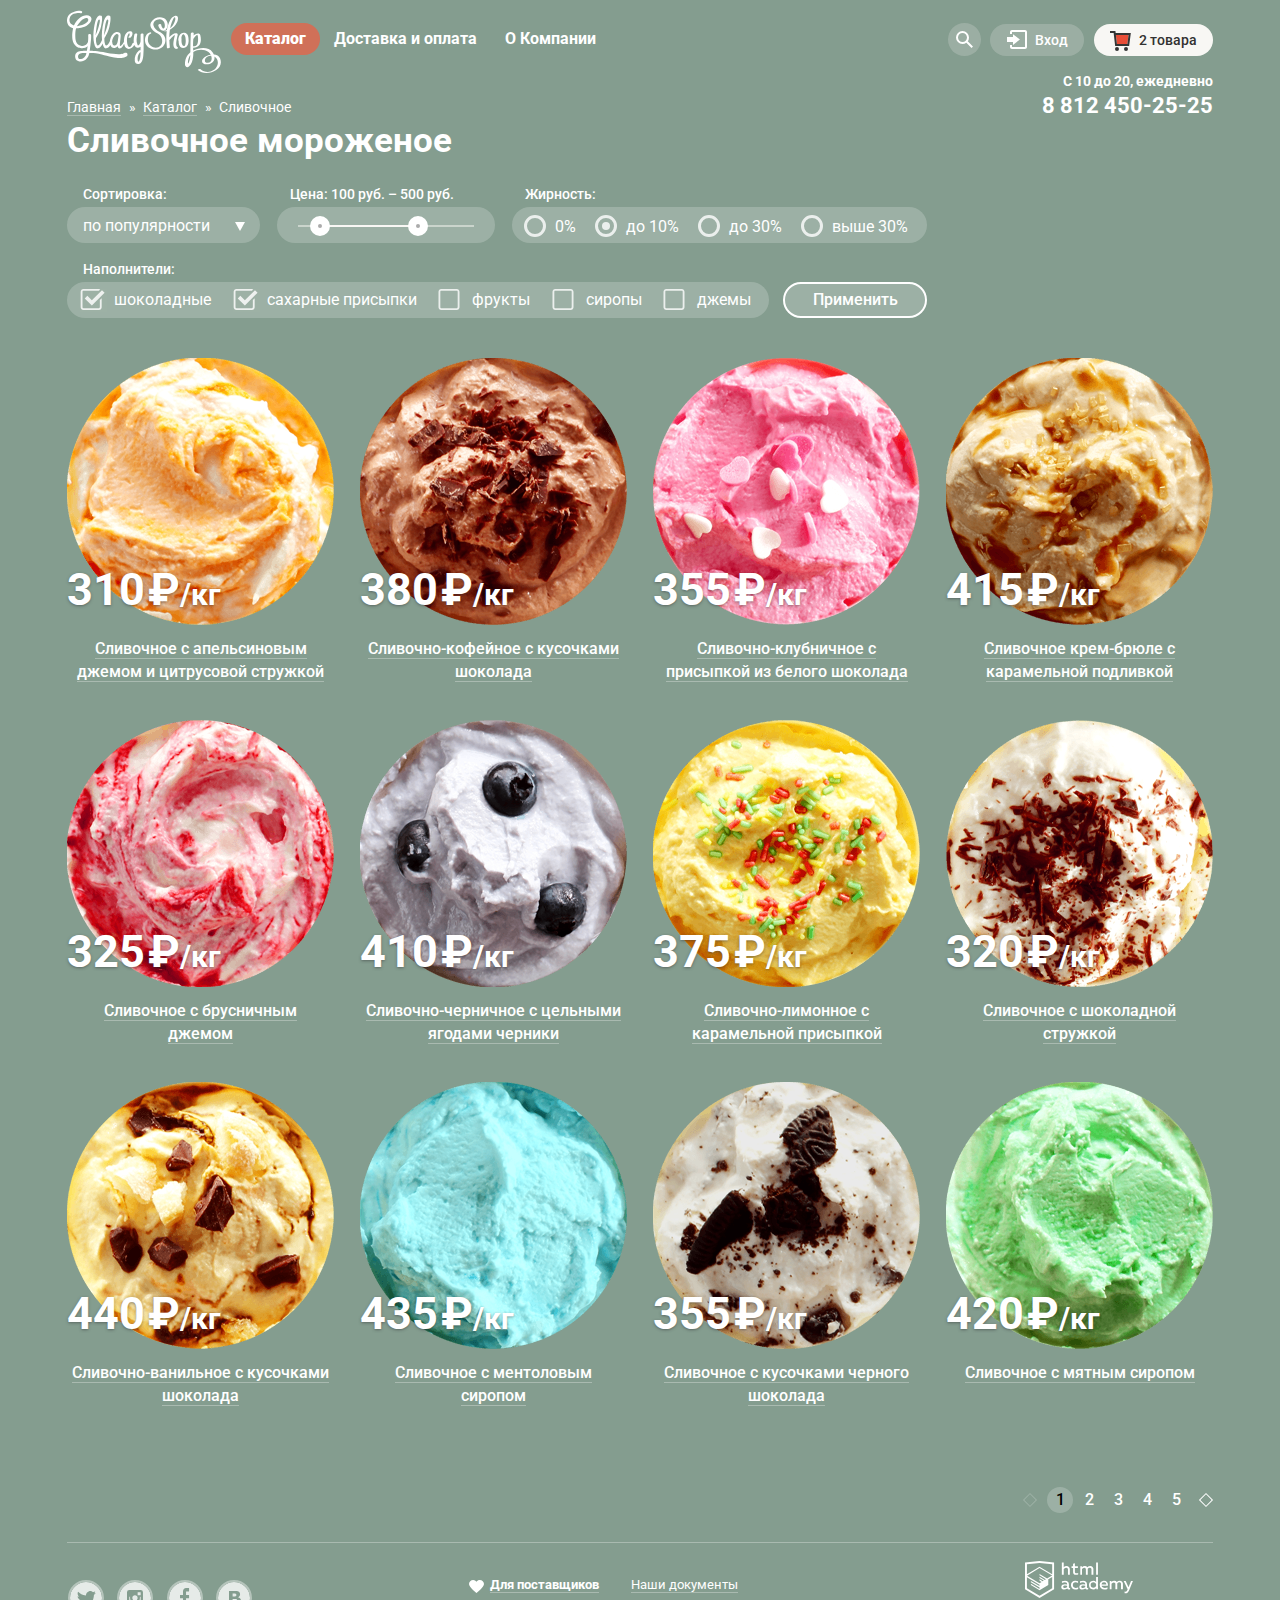
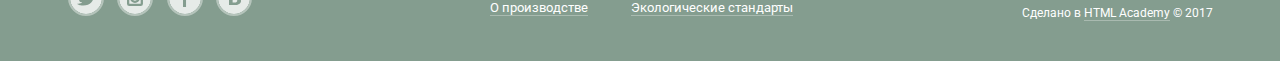
==== commit 59dda9f6: "+" ====
--- a/catalog.html
+++ b/catalog.html
@@ -5,7 +5,7 @@
     <title>Каталог Gllacy Shop</title>
     <link href="https://fonts.googleapis.com/css?family=Roboto:400,500,700" rel="stylesheet">
     <link rel="stylesheet" href="css/normalize.css">
-    <link rel="stylesheet" href="css/style.css">
+    <link rel="stylesheet" href="css/style.min.css">
   </head>
   <body class="inner-page">
 
--- a/css/style.min.css
+++ b/css/style.min.css
@@ -0,0 +1 @@
+@keyframes bounce{0%{transform:translateX(280px)}70%{transform:translateX(-30px)}90%{transform:translateX(10px)}to{transform:translateX(0)}}@keyframes shake{0%,to{transform:translateX(0)}10%,30%,50%,70%,90%{transform:translateX(-10px)}20%,40%,60%,80%{transform:translateX(10px)}}.site-wrapper,body{background-color:#849d8f}body{font-family:"Roboto",Arial,Verdana,sans-serif;font-size:16px;line-height:22px;margin:0;padding:0;color:#fff}.site-wrapper{background-image:url(../img/slider1.png);background-repeat:no-repeat;background-position:top center}.site-wrapper::after,.site-wrapper::before{visibility:hidden;content:""}.site-wrapper::before{background-image:url(../img/slider2.png)}.site-wrapper::after{background-image:url(../img/slider3.png)}a{text-decoration:none}img{max-width:100%;height:auto}.list-style{list-style:none}.visually-hidden:not(:focus):not(:active),input[type=checkbox].visually-hidden,input[type=radio].visually-hidden{position:absolute;overflow:hidden;clip:rect(0 0 0 0);width:1px;height:1px;margin:-1px;padding:0;white-space:nowrap;border:0;-webkit-clip-path:inset(100%);clip-path:inset(100%)}.button{font-size:18px;font-weight:700;line-height:24px;display:inline-block;cursor:pointer;text-align:center;vertical-align:top;color:#fff;border:0;border-radius:30px;outline:0;background-image:linear-gradient(#f26843,#e74a35);box-shadow:0 2px 2px 0 rgba(172,16,0,.64)}.button:focus,.button:hover{border:0;background-color:rgba(255,255,255,.2);background-image:linear-gradient(#f58669,#ec6f5e);box-shadow:0 2px 2px 0 #ac1000}.button:active{color:#fceeec;border:0;background-color:rgba(0,0,0,.07);background-image:linear-gradient(#f26843,#e74a35);box-shadow:inset 0 2px 2px 0 #942718}.modal{font-weight:400;color:#323232;background-color:#f8f7f4}.modal input,.modal-message textarea,.subscription-item input{font-family:inherit;font-size:16px;font-weight:700;line-height:24px;border:1px solid rgba(178,178,178,.52);border-radius:5px;background-color:#fff;box-shadow:0 0 0 2px #f8f7f4}.modal input:hover,.modal-message textarea:hover,.subscription-item input:hover{box-shadow:0 0 0 2px rgba(154,154,154,.52)}.modal input:focus,.modal-message textarea:focus,.subscription-item input:focus{outline:0;box-shadow:0 0 0 2px rgba(46,136,228,.52)}::-webkit-input-placeholder{font-family:"Roboto",Arial,Verdana,sans-serif;font-size:16px;font-weight:400;line-height:24px;color:#999}:-moz-placeholder,::-moz-placeholder{font-family:"Roboto",Arial,Verdana,sans-serif;font-size:16px;font-weight:400;line-height:24px;color:#999}:-ms-input-placeholder{font-family:"Roboto",Arial,Verdana,sans-serif;font-size:16px;font-weight:400;line-height:24px;color:#999}.main-header{position:relative;display:flex;justify-content:space-between;flex-wrap:wrap;width:1146px;margin:0 auto 274px;padding:0 27px}.navigation-block{max-width:800px}.main-header-logo{float:left;margin:0 10px 0 0;padding:10px 0 0}.main-navigation{font-weight:700;line-height:18px;display:flex;flex-wrap:wrap;color:#fff}.site-navigation{position:relative;z-index:2;display:flex;justify-content:space-between;flex-wrap:wrap;margin:0;padding:23px 0 0}.site-navigation a{display:block;padding:7px 14px;outline:0}.navigation-link{max-width:170px;color:#fff}.navigation-link span{border-bottom:1px solid rgba(255,255,255,.2)}.navigation-link:focus,.navigation-link:hover{margin:0;color:#333;border:0;border-radius:20px;background-color:#f7f6f3}.navigation-link:active{text-decoration:none;background-color:#ededed;box-shadow:inset 0 2px 1px 0 #696969}.navigation-link b{padding-bottom:32px}.submenu-link:focus .submenu,.submenu-link:hover .submenu{display:block}.submenu-link{position:relative}.submenu{line-height:16px;position:absolute;top:37px;left:-7px;display:none;width:144px;padding:0;border-radius:4px;background:#f8f7f4;box-shadow:0 20px 20px 0 rgba(0,0,0,.4)}.submenu-link::before{position:absolute;z-index:-1;top:0;left:0;display:none;width:60px;height:18px;padding:7px 14px;content:"";text-decoration:none;border-radius:20px;background-color:#f7f6f3}.login-wrapper:hover .modal-login,.search-wrapper:hover .modal-search,.search-wrapper:hover::before,.submenu-link:hover::before{display:block}.submenu-link:hover a{color:#333}.submenu a{font-size:14px;font-weight:400;line-height:16px;color:#323232}.submenu li:first-child{margin-top:8px;margin-bottom:12px;padding:3px 6px 7px 20px}a.submenu-new{font-weight:700;position:relative}.submenu-new:after{position:absolute;top:28px;left:-14px;width:129px;height:1px;content:"";background:#d1d0ce}.submenu li:nth-child(n+2){margin-bottom:5px;padding:3px 6px 7px 20px}.submenu li:last-child{margin-bottom:5px}.submenu li:focus,.submenu li:hover{background-color:#fbded7}.submenu li:active{background-color:#f6b5a5}.submenu a{padding:0}.user-block{position:relative;display:flex;justify-content:flex-end;flex-wrap:wrap;align-items:center;width:267px}.search{display:flex;justify-content:center;width:33px;height:33px;margin:0;color:#fff;border-radius:50%;outline:0;background-color:rgba(248,247,244,.2)}.search svg{margin-top:8px}.search:focus,.search:hover{background-color:#f8f7f4}.search:focus path,.search:hover path{fill:#323232}.search-wrapper{position:relative;z-index:2;margin-top:14px;padding-bottom:15px}.search-wrapper::before{position:absolute;z-index:-1;display:none;width:33px;height:33px;content:"";border-radius:50%;background-color:#f8f7f4}.search-wrapper:hover path{fill:#323232}.modal-search{position:absolute;top:37px;right:0;display:none;width:341px;min-height:84px;margin:0;border-radius:5px;box-shadow:0 20px 20px 0 rgba(0,0,0,.4)}.modal-search input{box-sizing:border-box;width:311px;min-height:44px;margin:3px 0 0 15px;padding-top:7px;padding-bottom:9px;padding-left:13px;border-radius:4px}.modal-search input::-webkit-input-placeholder{font-size:14px}.modal-search input:-moz-placeholder,.modal-search input::-moz-placeholder{font-size:14px}.modal-search input:-ms-input-placeholder{font-size:14px;font-weight:400}.user-navigation{font-size:14px;font-weight:500;line-height:16px;display:flex;flex-wrap:wrap;justify-content:space-between;margin:0;padding:0}.login-link{position:relative;z-index:1;margin:0 0 0 9px;padding:8px 16px 8px 45px;color:#fff;border-radius:20px;outline:0;background-color:rgba(248,247,244,.2)}.login-link:focus,.login-link:hover{font-weight:500;color:#323232;background-color:#f8f7f4}.login-link::before{position:absolute;top:6px;left:17px;width:22px;height:20px;content:"";background-image:url(../img/entrance.svg);background-repeat:no-repeat;background-position:0 0;background-size:21px 19px}.login-link:focus::before,.login-link:hover::before{background-image:url(../img/entrance-black.svg)}.login-wrapper{position:relative;z-index:2;display:flex;flex-wrap:wrap;margin-top:14px;padding-top:9px;padding-bottom:23px}.login-wrapper:focus a,.login-wrapper:hover a{color:#323232;background-color:#f8f7f4}.login-wrapper:focus::after,.login-wrapper:hover::after{position:absolute;z-index:2;top:14px;left:26px;width:22px;height:20px;content:"";cursor:pointer;background-color:#f8f7f4;background-image:url(../img/entrance-black.svg);background-repeat:no-repeat;background-position:0;background-size:21px 19px}.modal-login{position:absolute;top:45px;right:-1px;display:none;width:277px;min-height:214px;margin:0;color:#999;border-radius:5px;box-shadow:0 20px 20px 0 rgba(0,0,0,.4)}.modal-login input{box-sizing:border-box;width:240px;margin:5px 20px 1px;padding-top:9px;padding-bottom:9px;padding-left:13px;border-radius:4px}.modal-login input::-webkit-input-placeholder{font-size:14px}.modal-login input:-moz-placeholder,.modal-login input::-moz-placeholder{font-size:14px}.modal-login input:-ms-input-placeholder{font-size:14px;font-weight:400;padding-bottom:16px}.entrance-wrapper{display:flex;justify-content:space-between;padding-top:3px}.login-form .button{margin:3px 20px 22px 19px;padding:10px 25px;border-radius:20px}.registration{padding:0}.modal-login a{font-size:13px;font-weight:400;line-height:23px;color:#323232;border-bottom:1px solid rgba(50,50,50,.3)}.modal-login a:active,.modal-login a:focus,.modal-login a:hover{font-weight:400;color:#e84d37;border-bottom:1px solid rgba(232,77,55,.3)}.basket-link{position:relative;z-index:1;margin:0 0 0 10px;padding:8px 16px 8px 45px;color:#fff;border-radius:20px;outline:0;background-color:rgba(248,247,244,.2)}.basket-link:focus,.basket-link:hover{font-weight:500;color:#323232;background-color:#f8f7f4}.basket-link::before{position:absolute;top:7px;left:16px;width:23px;height:22px;content:"";background-image:url(../img/basket.svg);background-repeat:no-repeat;background-position:0 0;background-size:21px 20px}.basket-link:focus::before,.basket-link:hover::before{width:21px;height:20px;background-image:url(../img/basket-red.svg)}.basket-wrapper{position:relative;z-index:2;display:flex;margin-top:14px;padding-top:9px;padding-bottom:23px;flex-wrap:wrap}.basket-wrapper:focus .modal-basket,.basket-wrapper:hover .modal-basket{display:block}.basket-wrapper:focus .basket-link,.basket-wrapper:hover .basket-link{color:#323232;background-color:#f8f7f4}.basket-wrapper:focus::after,.basket-wrapper:hover::after{position:absolute;z-index:1;top:16px;left:26px;width:23px;height:22px;content:"";cursor:pointer;background-color:#f8f7f4;background-image:url(../img/basket-red.svg);background-repeat:no-repeat;background-position:0 0;background-size:21px 20px}.basket-current{font-weight:500;z-index:2;color:#323232;background-color:#f8f7f4}.basket-current::after{position:absolute;z-index:2;top:7px;left:16px;width:23px;height:22px;content:"";background-color:#f8f7f4;background-image:url(../img/basket-red.svg);background-repeat:no-repeat;background-position:0 0;background-size:21px 20px}.modal-basket{font-size:13px;font-weight:400;line-height:16px;position:absolute;top:45px;right:-1px;display:none;width:540px;color:#323232;border-radius:5px;box-shadow:0 20px 20px 0 rgba(0,0,0,.4)}.basket-form{padding:20px 15px 21px 13px}.basket-list{padding:0}.basket-item{position:relative;display:flex;padding-top:9px;padding-bottom:28px;padding-left:73px}.basket-item:last-child{padding-bottom:13px}.modal-basket h3{font-size:13px;font-weight:400;line-height:16px;width:220px;margin:0 27px 0 0}.basket-item:nth-child(1)::before,.basket-item:nth-child(2)::before{position:absolute;top:0;left:27px;width:33px;height:33px;content:"";background-image:url(../img/ice-cream1.1.png);background-repeat:no-repeat;background-position:0 0;background-size:33px}.basket-item:nth-child(2)::before{left:28px;background-image:url(../img/ice-cream1.3.png)}.basket-amount{width:110px;margin:0 13px 0 0}.basket-amount span{color:#999}.basket-value{width:60px;margin:0}.basket-item .modal-close{position:absolute;top:8px;left:0;width:14px;height:14px;cursor:pointer;border:0;background-color:transparent}.basket-item .modal-close::after,.basket-item .modal-close::before{position:absolute;top:7px;left:1px;width:14px;height:1px;content:"";background-color:#231f20}.basket-item .modal-close::before{-webkit-transform:rotate(45deg);transform:rotate(45deg)}.basket-item .modal-close::after{-webkit-transform:rotate(-45deg);transform:rotate(-45deg)}.order-wrapper:before{position:absolute;top:3px;left:2px;width:510px;height:1px;content:"";background:#d1d0ce}.order-wrapper{position:relative;display:flex;flex-direction:column;align-items:flex-end;margin:0;padding-top:17px}.basket-total{font-size:15px;font-weight:700;line-height:18px;margin:0}.basket-form .button{padding:9px 15px;margin-top:15px}.call{display:flex;flex-direction:column;justify-content:flex-end;align-items:flex-end;flex-wrap:wrap;width:1146px;margin-top:-27px}.call-phone,.call-time{font-size:14px;font-weight:700;line-height:16px;margin:0;padding:20px 0 0}.call-phone{font-size:22px;line-height:24px;padding:5px 0 0;color:#fff;border:0}.container{display:flex;flex-direction:column;width:1146px;margin:0 auto;padding:0 27px}.slider{position:relative;margin-bottom:41px;text-align:center}.slider-list{margin:0;padding:0}.slider-item{display:none;text-align:center}.slider-item h3{font-size:60px;font-weight:700;line-height:60.35px;width:700px;margin:0 auto 29px;padding:0}.slider-item .button{font-size:32px;font-weight:700;line-height:44px;padding:10px 40px;border-radius:30px;text-shadow:0 2px 5px rgba(160,32,11,.76)}.slider-controls{font-size:0;position:absolute;z-index:2;bottom:20px;left:0}.slider-controls label{display:inline-block;width:17px;height:17px;margin-right:8px;cursor:pointer;vertical-align:top;border:2px solid #fff;border-radius:50%;background-color:transparent}.slider-controls label:focus,.slider-controls label:hover{background-color:rgba(255,255,255,.4)}#product-1:checked~.site-wrapper{background-color:#849d8f;background-image:url(../img/slider1.png)}#product-2:checked~.site-wrapper{background-color:#8996a6;background-image:url(../img/slider2.png)}#product-3:checked~.site-wrapper{background-color:#9d8b84;background-image:url(../img/slider3.png)}#product-1:checked~.site-wrapper #slide1,#product-2:checked~.site-wrapper #slide2,#product-3:checked~.site-wrapper #slide3{display:block}#product-1:checked~.site-wrapper label[for=product-1],#product-2:checked~.site-wrapper label[for=product-2],#product-3:checked~.site-wrapper label[for=product-3]{background-color:#fff}.gifts{max-width:1146px;margin-bottom:15px}.gifts-list{font-weight:700;display:flex;justify-content:space-between;flex-wrap:wrap;margin:0;padding:0}.gifts-list li{margin-bottom:26px}.gifts-list h3{font-size:35px;line-height:41px;margin:17px 19px 15px}.gifts-list p{font-size:18px;line-height:22px;margin:0 19px 44px 20px}.gifts-list .button{font-size:18px;line-height:24px;display:block;float:right;margin:0 20px 20px 0;padding:10px 23px 11px 22px;border-radius:50px;background-image:linear-gradient(#f26843,#ca3824);box-shadow:0 2px 2px 0 rgba(85,8,0,.54)}.gifts-list .button:focus,.gifts-list .button:hover{cursor:pointer;color:#fff;border:0;background-color:rgba(255,255,255,.2);background-image:linear-gradient(#f26843,#e74a35);box-shadow:0 1px 2px 0 #ac1000}.gifts-list .button:active{color:#fceeec;border:0;outline:0;background-color:rgba(0,0,0,.07);background-image:linear-gradient(#f26843,#e74a35);box-shadow:inset 0 2px 2px 0 #942718}.gifts-chocolate,.gifts-raspberries{width:560px;min-height:230px;margin:0;padding:0;border-radius:17px;background-color:#7a0f22;background-image:url(../img/raspberries.jpg);background-repeat:no-repeat;background-position:center}.gifts-chocolate{background-color:#3d2316;background-image:url(../img/chocolate.jpg)}.hits{width:1172px;margin:-6px -13px 12px}.hits-list{display:flex;flex-wrap:wrap;margin:0;padding:0}.hits-item{position:relative;display:flex;flex-direction:column;width:293px;margin:0 0 26px;padding:0}.hits-item h3{margin:11px 7px 0;padding:0 11px;text-align:center;order:1}.hits-item a:first-child{font-size:16px;font-weight:500;line-height:22px;color:#fff;outline:0;border-bottom:1px solid rgba(255,255,255,.3)}.catalog-item a:first-child:active,.catalog-item a:first-child:focus,.catalog-item a:first-child:hover,.hits-item a:first-child:active,.hits-item a:first-child:focus,.hits-item a:first-child:hover{color:#ffbc9e;border-bottom:1px solid rgba(255,188,158,.3)}.catalog-image{width:267px;height:267px;margin:6px 0 0 13px;padding:0}.hits .catalog-image::before{position:absolute;top:6px;left:13px;width:61px;height:61px;content:"";background-image:url(../img/hit.svg);background-repeat:no-repeat;background-position:0 0}.catalog-price{font-size:45px;font-weight:700;line-height:45px;position:absolute;top:214px;left:13px;display:flex;justify-content:space-between;align-items:baseline;min-width:154px;margin:0;padding:0;color:#fff;text-shadow:0 1px 3px rgba(49,50,53,.5)}.ruble{font-weight:700;margin-top:1px;margin-left:2px}.catalog-price span{font-size:30px;left:10px}.hits-item:hover{z-index:1;margin-bottom:-50px;padding-bottom:50px;border-radius:10px;background-color:rgba(255,255,255,.2);box-shadow:0 20px 20px 0 rgba(0,0,0,.08)}.hits-item .button{display:none;margin:6px 0 0 13px;padding:10px 17px;order:2}.hits-item:hover .button{position:absolute;top:332px;left:33px;display:block}.features{max-width:1146px;margin:0 0 40px;padding:0;color:#323232;border-radius:15px;background-color:#e9dbbe;background-image:url(../img/wafer.jpg);background-repeat:no-repeat;background-position:center}.features-wrapper{margin:23px 20px 3px;padding:0}.features h3{font-size:24px;font-weight:500;line-height:30px;margin:0 0 22px;padding:0}.features-list{display:flex;flex-wrap:wrap;margin:0;padding:0}.features-item{font-size:16px;font-weight:400;line-height:22px;position:relative;width:480px;margin:0 0 22px;padding:0 0 0 56px}.features-item:nth-child(odd){margin-right:31px}.features-item:first-child::before{position:absolute;top:-13px;left:0;width:49px;height:49px;content:"";background-image:url(../img/ice-cream.svg);background-repeat:no-repeat;background-position:0 0}.features-item:nth-child(2)::before,.features-item:nth-child(3)::before{position:absolute;top:-13px;left:-2px;width:49px;height:49px;content:"";background-image:url(../img/cow.svg);background-repeat:no-repeat;background-position:0 0}.features-item:nth-child(3)::before{left:0;background-image:url(../img/eco.svg)}.features-item:last-child::before{position:absolute;top:-13px;left:-2px;width:49px;height:49px;content:"";background-image:url(../img/thermometer.svg);background-repeat:no-repeat;background-position:0 0}.news-wrapper{display:flex;justify-content:space-between;flex-wrap:wrap;max-width:1146px;min-height:220px;margin:0 0 39px;padding:0}.news{width:560px;border-radius:15px}.news,.news h2,.subscription{margin:0;padding:0}.news{color:#323232;background-color:#fff;background-image:url(../img/strawberry.jpg);background-repeat:no-repeat;background-position:17% 39.5%}.news h2{font-size:16px;font-weight:500;line-height:22px;margin:23px 0 0 20px}.news-headline{display:block;max-width:285px;margin-top:4px;margin-bottom:20px;margin-left:20px;padding:0}.news a{font-size:24px;font-weight:700;line-height:30px;text-decoration:underline;color:#323232;outline:0}.news a:focus,.news a:hover{color:#e84d37}.subscription{font-size:16px;width:560px;color:#5a5a5a;border-radius:15px;background-color:#fff;background-image:url(../img/post.svg);background-size:39px 39px;background-position:0 0}.subscription-wrapper{display:flex;flex-direction:column;width:548px;min-height:208px;margin:6px;padding:0;border-radius:15px;background-color:#f8f7f4}.subscription-info{font-weight:400;line-height:22px;margin:28px 21px 19px;padding:0}.subscription-form{display:flex;justify-content:space-between;align-items:center;margin:0 19px;padding:0}.subscription-item input{box-sizing:border-box;width:368px;margin:0;padding-top:9px;padding-bottom:9px;padding-left:14px}.subscription-item input:-ms-input-placeholder{font-weight:400;padding-bottom:14px}.subscription-form .button{display:block;margin:0;padding:10px 19px}.contacts{position:relative;z-index:1;width:100%;height:430px;margin-bottom:5px;padding:0}.contacts iframe,.contacts-wrapper img{position:absolute;z-index:2;width:100%;height:430px}.contacts-wrapper{position:relative;display:flex;width:1146px;margin:0 auto;padding:0 27px}.contacts-wrapper img{z-index:1;width:1200px;margin:0 0 0 -27px}.contacts-info{font-size:14px;font-weight:400;line-height:20px;position:absolute;z-index:3;top:62px;right:27px;width:302px;min-height:305px;color:#323232;border-radius:15px;background-color:#fffffe}.contacts-call,.main-contacts{display:block;margin:29px 25px 0;padding:0}.contacts-call span,.main-contacts span{font-size:18px;font-weight:700;line-height:24px}.contacts-call{line-height:22px;margin:20px 25px 24px 0;color:#323232;border:0}.contacts-call .phone{font-size:14px;font-weight:400;line-height:20px}.contacts-call:first-child{line-height:20px}.contacts-info .button{display:block;margin:15px 25px 30px;padding:10px 19px}.modal-message{position:fixed;z-index:5;top:50%;left:50%;display:none;width:427px;margin-top:-210px;margin-left:-237px;padding:15px 25px 27px 24px;border-radius:10px}.modal-show{display:block;animation:bounce .5s}.modal-error{animation:shake .5s}.modal-message h2{font-size:24px;font-weight:500;line-height:28px;margin:0 0 20px;color:#323232}.message-form p{margin:0 0 21px}.message-form input[type=text]{box-sizing:border-box;width:267px;padding-top:9px;padding-bottom:8px;padding-left:13px}.message-form textarea{box-sizing:border-box;width:100%;overflow:auto;margin:0;padding-top:7px;padding-left:14px;resize:none}.message-form input:-ms-input-placeholder,.message-form textarea:-ms-input-placeholder{font-weight:400;padding-bottom:14px}.message-form .button{font-size:18px;font-weight:700;line-height:24px;margin:-4px 0 0 291px;padding:10px 23px}.modal-message .modal-close{font-size:0;position:absolute;top:11px;right:13px;width:22px;height:22px;cursor:pointer;border:0;background-color:transparent}.modal-message .modal-close::after,.modal-message .modal-close::before{position:absolute;top:10px;left:0;width:22px;height:2px;content:"";background-color:#231f20}.modal-message .modal-close::before{-webkit-transform:rotate(45deg);transform:rotate(45deg)}.modal-message .modal-close::after{-webkit-transform:rotate(-45deg);transform:rotate(-45deg)}.overlay{position:fixed;z-index:4;top:0;left:0;display:none;width:100%;height:100%;background-color:rgba(0,0,0,.3)}.overlay-show{display:block}.main-footer{font-size:13px;font-weight:400;line-height:18px;width:1146px;margin:0 auto;padding:0 27px;color:#fff}.main-footer a{color:#fff}.footer-socials ul,.footer-wrapper,.social-button{display:flex;justify-content:space-between;margin:0;padding:12px 0 26px}.footer-socials ul{flex-wrap:wrap;width:186px;max-width:267px;padding:18px 0}.social-button{align-items:center;justify-content:center;width:38px;height:38px;padding:0;outline:0}.social-button svg{opacity:.8;border:2px solid rgba(255,255,255,.5);border-radius:50%}.social-button:focus svg,.social-button:hover svg{opacity:1;border:2px solid rgba(255,255,255,.7)}.social-button:active path{border:2px solid rgba(255,255,255,.7);box-shadow:inset 0 2px 1px 0 #888;fill:#e9e9e9}.footer-info{display:flex;justify-content:center;max-width:612px;margin:0 auto;padding:0}.footer-info ul:first-child{position:relative;display:flex;flex-direction:column;flex-wrap:wrap;max-width:293px;margin:0;padding:15px 27px 0 83px}.footer-info ul:first-child::before{position:absolute;top:19px;left:62px;width:15px;height:13px;content:"";background-image:url(../img/heart.svg);background-repeat:no-repeat;background-position:0 0}.footer-info ul:first-child:focus::before svg,.footer-info ul:first-child:hover::before svg{background-color:#ffbc9e}.footer-info ul:last-child{display:flex;flex-direction:column;flex-wrap:wrap;max-width:319px;margin:0;padding:15px 0 0 5px}.footer-info li{margin-bottom:5px}.footer-copyright a,.footer-info a{outline:0;border-bottom:1px solid rgba(255,255,255,.3)}.footer-copyright a:active,.footer-copyright a:focus,.footer-copyright a:hover,.footer-info a:active,.footer-info a:focus,.footer-info a:hover{color:#ffbc9e;border-bottom:1px solid rgba(255,188,158,.3)}.footer-copyright{font-size:12px;max-width:267px;margin:0;padding:0}.footer-copyright img,.footer-copyright img:active,.footer-copyright img:focus,.footer-copyright img:hover{border-bottom:none}.footer-copyright img{float:right;padding-right:80px}.footer-copyright p{float:right;margin:6px 0 0;padding:0}.inner-page .main-header{margin-bottom:-19px}.navigation-current>a,.navigation-current>a:active,.navigation-current>a:focus,.navigation-current>a:hover{margin:0;color:#fff;border-radius:20px;background-color:#d07058;box-shadow:none}.filter fieldset,.navigation-current span{border:0}.navigation-current::before{background-color:#d07058}.navigation-current:hover>a{color:#fff}.breadcrumbs{position:relative;z-index:1;font-size:14px;font-weight:400;line-height:16px;display:flex;flex-wrap:wrap;min-height:16px;margin:0 0 5px;padding:0}.breadcrumbs li{padding-right:7px}.breadcrumbs a{margin-right:8px;color:#fff;outline:0;border-bottom:1px solid rgba(255,255,255,.3)}.breadcrumbs a:active,.breadcrumbs a:focus,.breadcrumbs a:hover{color:#ffbc9e;border-bottom:1px solid rgba(255,188,158,.3)}.page-title{font-size:35px;font-weight:700;line-height:41px;width:1146px;margin:0 0 25px;padding:0;color:#fff}.filters{width:860px;margin-bottom:40px}.filter{display:flex;justify-content:space-between;flex-wrap:wrap;margin:0;padding:0}.filter legend,.legend{font-size:14px;font-weight:500;line-height:16px;color:#fff}.filter-sorting{position:relative;display:flex;flex-direction:column;margin:0;padding:0}.filter-sorting .legend{width:163px;min-height:16px;margin:0 0 5px 16px;padding:0}.sorting-select select{font:inherit;width:193px;margin:0;padding-top:8px;padding-bottom:6px;padding-left:16px;cursor:pointer;color:#fff;border:0;border-radius:20px;background-color:rgba(255,255,255,.2);-webkit-appearance:none;-moz-appearance:none;appearance:none}.sorting-select select::-ms-expand{display:none}.sorting-select select:focus,.sorting-select select:hover{color:#323232;border:0;background-color:rgba(255,255,255,.2)}.sorting-select select:active{border:0;outline:0}.sorting-select::before{position:absolute;z-index:1;top:36px;right:15px;content:"";pointer-events:none;border-width:9px 5px 0;border-style:solid;border-color:#fff transparent transparent}.sorting-select:hover::before{border-width:9px 5px 0;border-style:solid;border-color:#323232 transparent transparent}.sorting-select::after{position:absolute;z-index:-1;top:21px;left:0;display:none;width:164px;height:21px;padding:7px 14px;content:"";border-radius:20px;background-color:#fff}.sorting-select:hover::after{display:block}.filter-price{display:flex;flex-direction:column;margin:0;padding:0}.filter-price .legend{width:182px;min-height:16px;margin:0 0 5px 13px;padding:0}.range-controls{position:relative;width:176px;height:18px;padding-top:18px;padding-right:21px;padding-left:21px;border-radius:20px;background-color:rgba(255,255,255,.2)}.range-controls .scale{height:2px;background-color:rgba(248,247,244,.5)}.range-controls .bar{width:100px;height:2px;background:#f8f7f4}.range-controls .toggle{position:absolute;top:9px;left:0;width:4px;height:4px;padding:0;cursor:pointer;border:8px solid #fff;border-radius:50%;background-color:#ababab}.range-controls .toggle-min{left:33px}.range-controls .toggle-max{left:131px}.range-controls .toggle:focus,.range-controls .toggle:hover{-webkit-transform:scale(1.1);transform:scale(1.1)}.filter ul{font-size:16px;line-height:18px;display:flex;justify-content:space-between;border-radius:20px;background-color:rgba(255,255,255,.2)}.filter-fat .filter-option:first-child{margin-left:40px}.filter-fat .filter-option:last-child{margin-right:19px}.filter-fat .filter-option{padding-top:3px;padding-left:3px}.filter-fat,.filter-fat ul{display:flex;margin:0;padding:0}.filter-fat{flex-direction:column}.filter-fat legend{width:103px;min-height:16px;margin:0 0 5px 13px;padding:0}.filter-fat ul{justify-content:space-between;align-items:center;width:415px;min-height:36px}.filter-input-radio+label::before{position:absolute;top:-3px;left:-31px;width:16px;height:16px;content:"";opacity:.8;border:3px solid #fff;border-radius:50%}.filter-input-radio:checked+label::after{position:absolute;top:4px;left:-24px;width:8px;height:8px;content:"";opacity:.8;border-radius:50%;background-color:#fff}.filter-input-radio+label:focus::before,.filter-input-radio+label:hover::before,.filter-input-radio:checked+label:focus::after,.filter-input-radio:checked+label:hover::after{opacity:1}.filter-filler,.filter-filler ul,.filter-wrapper{display:flex;margin:18px 0 0;padding:0}.filter-filler{flex-direction:column;margin:0}.filter-filler legend{width:251px;min-height:16px;margin:0 0 5px 16px;padding:0}.filter-filler ul{position:relative;justify-content:space-between;align-items:center;width:702px;min-height:36px;margin:0 14px 0 0}.filter-filler .filter-option:first-child{margin-left:40px}.filter-filler .filter-option:last-child{margin-right:18px}.filter-filler .filter-option{padding-left:7px}.filter-option label{position:relative;display:block;cursor:pointer}.filter-input-checkbox+label::before{position:absolute;top:-2px;left:-34px;width:24px;height:23px;content:"";opacity:.8;background-image:url(../img/checkbox-off.svg);background-repeat:no-repeat;background-position:0 0;background-size:22px 21px}.filter-input-checkbox+label:focus::before,.filter-input-checkbox+label:hover::before{opacity:1}.filter-input-checkbox:checked+label::after{position:absolute;top:-2px;left:-34px;width:27px;height:23px;content:"";background-color:#9db1a5;background-image:url(../img/checkbox-checked.svg);background-repeat:no-repeat;background-position:0 0;background-size:26px 21px}.filter-input-checkbox:checked+label:focus::after,.filter-input-checkbox:checked+label:hover::after{background-image:url(../img/checkbox.svg)}.filter-input:disabled+label{opacity:.4}.filter-button{font-size:16px;font-weight:500;line-height:18px;width:144px;height:36px;margin:21px 0 0;padding:0;cursor:pointer;color:#fff;border-width:2px;border-style:solid;border-color:#fff;border-radius:20px;background-color:rgba(255,255,255,.2)}.filter-button:focus,.filter-button:hover{color:#323232;border:0;outline:0;background-color:#fbfcfb}.filter-button:active{border:0;background-color:#eaeaea;box-shadow:inset 0 2px 1px 0 #696969}.catalog{width:1172px;margin:-6px -13px 40px}.catalog-list{display:flex;flex-wrap:wrap;margin:0;padding:0}.catalog-item{position:relative;display:flex;flex-direction:column;width:293px;margin:0 0 31px;padding:0}.catalog-item h3{margin:12px 7px 0;padding:0 11px;text-align:center;order:1}.catalog-item a:first-child{font-size:16px;font-weight:500;line-height:22px;color:#fff;outline:0;border-bottom:1px solid rgba(255,255,255,.3)}.catalog-item:hover{z-index:1;margin-bottom:-43px;padding-bottom:43px;border-radius:5px;background-color:rgba(255,255,255,.2);box-shadow:0 20px 20px 0 rgba(0,0,0,.08)}.catalog-item .button{display:none;margin:6px 0 0 13px;padding:10px 17px;order:2}.catalog-item:hover .button{position:absolute;top:332px;left:33px;display:block}.pagination-list{display:flex;justify-content:flex-end;flex-wrap:wrap;margin:49px 0 0}.pagination-item a{font-size:16px;font-weight:500;line-height:18px;display:flex;justify-content:center;align-items:center;width:26px;height:26px;margin-left:3px;color:#fff;outline:0;border-radius:50%}.pagination-item a:focus,.pagination-item a:hover{background-color:rgba(255,255,255,.2)}.pagination-current a,.pagination-item a:active{color:#000;background-color:#fff}.pagination-current a{background:rgba(255,255,255,.2)}.pagination-current a:focus,.pagination-current a:hover{cursor:default;color:#323232;background-color:#fff}.pagination-back{position:relative;display:inline-block;width:17px;margin-right:10px;vertical-align:top}.pagination-back::before{position:absolute;top:8px;left:8px;width:8px;height:8px;content:"";-webkit-transform:rotate(45deg);transform:rotate(45deg);border:1px solid #fff}.pagination-back::before,.pagination-disabled::before,.pagination-next::after{border-top-color:transparent;border-right-color:transparent}.pagination-disabled::before{border-color:rgba(255,255,255,.2)}.pagination-next{width:17px;margin-left:20px;cursor:pointer}.pagination-next::after{position:absolute;top:8px;left:-8px;width:8px;height:8px;content:"";cursor:pointer;-webkit-transform:rotate(-135deg);transform:rotate(-135deg);border:1px solid #fff}.inner-page .main-footer,.pagination-next{position:relative}.inner-page .main-footer:after{position:absolute;top:-11px;left:27px;width:1146px;height:1px;content:"";opacity:.3;background:#fff}.inner-page .footer-wrapper{padding-top:8px}
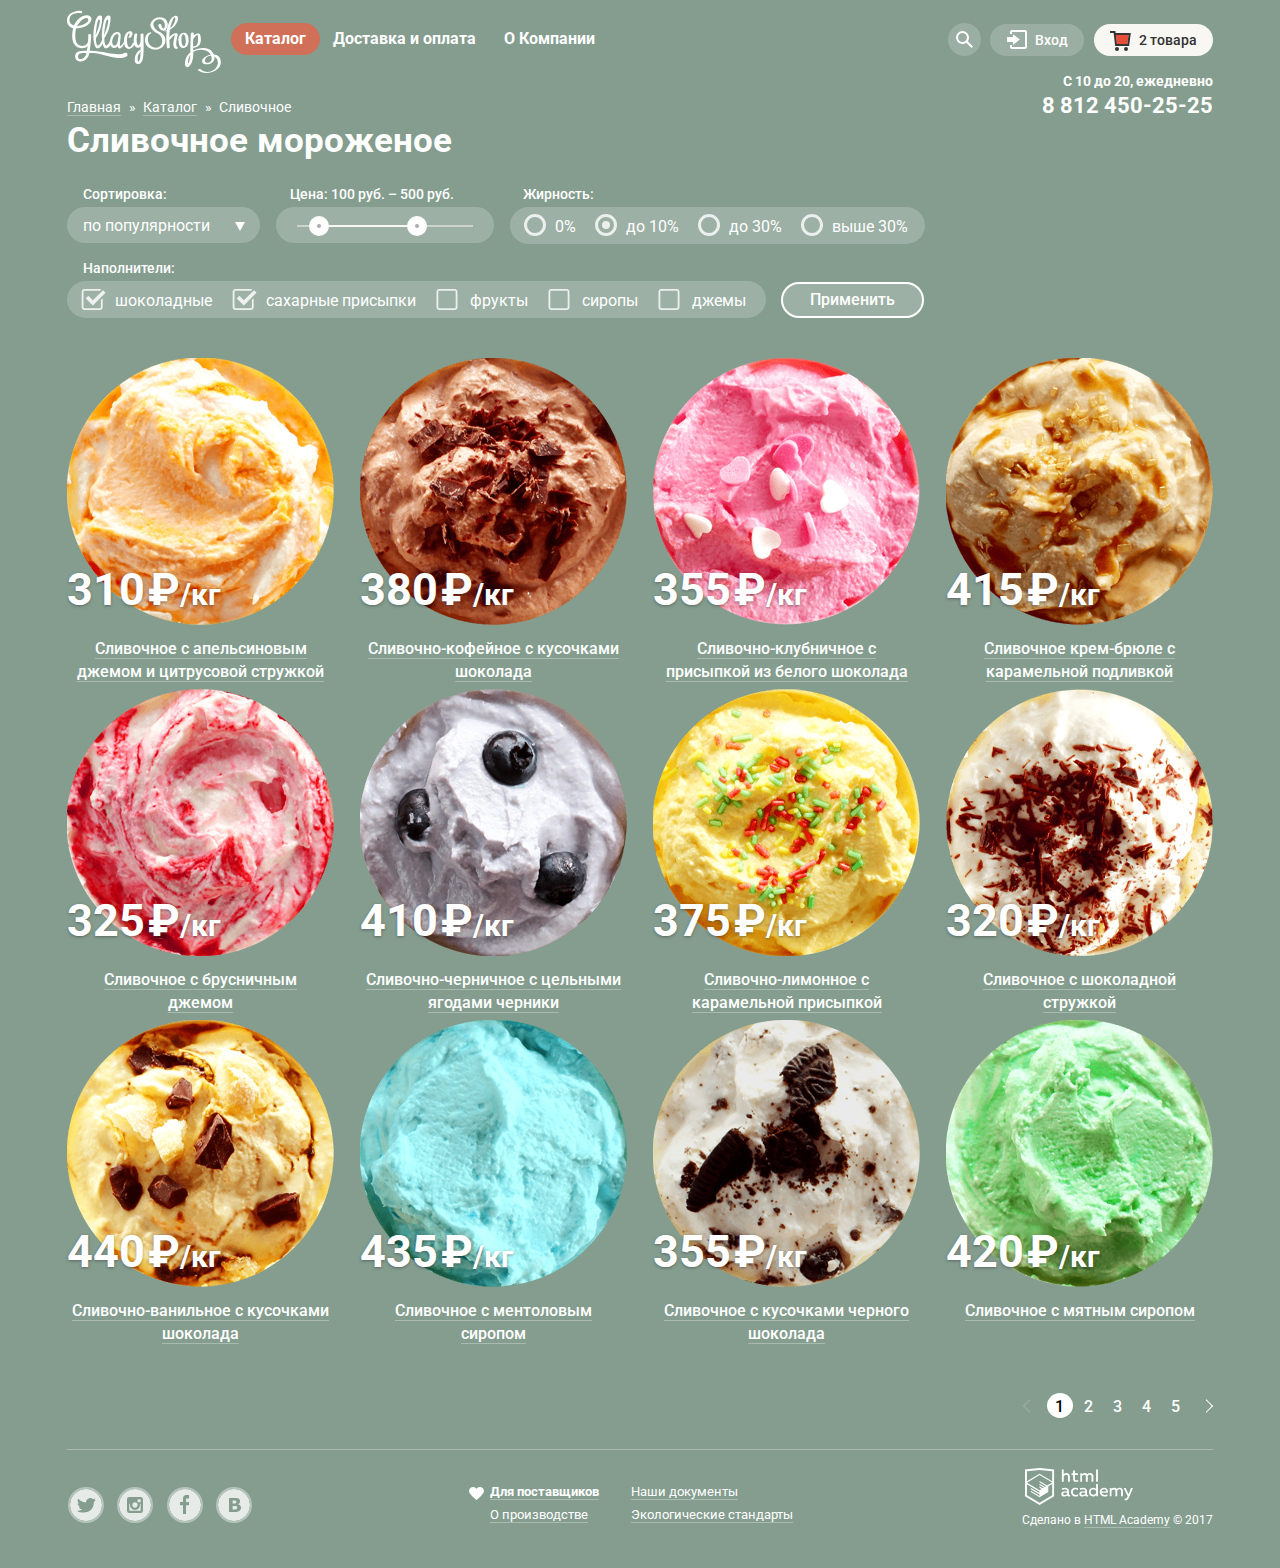
==== commit af9b7dcd: "Исправление ошибок после проверки" ====
--- a/catalog.html
+++ b/catalog.html
@@ -4,7 +4,7 @@
     <meta charset="utf-8">
     <title>Каталог Gllacy Shop</title>
     <link href="https://fonts.googleapis.com/css?family=Roboto:400,500,700" rel="stylesheet">
-    <link rel="stylesheet" href="css/normalize.css">
+    <link rel="stylesheet" href="css/normalize.min.css">
     <link rel="stylesheet" href="css/style.min.css">
   </head>
   <body class="inner-page">
@@ -19,8 +19,8 @@
             <li class="submenu-link navigation-current">
               <a class="navigation-link" href="#"><b><span>Каталог</span></b></a>
               <ul class="submenu list-style">
-                <li><a class="submenu-new" href="#">Новинки</a></li>
-                <li><a href="catalog.html">Сливочное</a></li>
+                <li class="submenu-new"><a href="#">Новинки</a></li>
+                <li class="submenu-current"><a>Сливочное</a></li>
                 <li><a href="#">Щербеты</a></li>
                 <li><a href="#">Фруктовый лед</a></li>
                 <li><a href="#">Мелорин</a></li>
@@ -121,9 +121,9 @@
         <h2 class="visually-hidden">Фильтр товаров</h2>
         <form class="filter" action="https://echo.htmlacademy.ru" method="get">
           <div class="filter-sorting">
-            <label class="legend" for="filter-sorting-id">Сортировка:</label>
+            <label class="legend">Сортировка:</label>
             <div class="sorting-select">
-              <select name="sorting" id="filter-sorting-id">
+              <select name="sorting">
                 <option value="по популярности" selected>по популярности</option>
                 <option value="сначала недорогие">сначала недорогие</option>
                 <option value="сначала дорогие">сначала дорогие</option>
@@ -141,6 +141,7 @@
               <div class="toggle toggle-max"></div>
             </div>
           </div>
+
           <fieldset class="filter-fat">
             <legend>Жирность:</legend>
             <ul class="list-style">
@@ -162,34 +163,33 @@
               </li>
             </ul>
           </fieldset>
-          <div class="filter-wrapper">
-            <fieldset class="filter-filler">
-              <legend>Наполнители:</legend>
-              <ul class="list-style">
-                <li class="filter-option">
-                  <input class="visually-hidden filter-input filter-input-checkbox" type="checkbox" name="chocolate" id="filter-chocolate-id" checked>
-                  <label for="filter-chocolate-id">шоколадные</label>
-                </li>
-                <li class="filter-option">
-                  <input class="visually-hidden filter-input filter-input-checkbox" type="checkbox" name="sugar" id="filter-sugar-id" checked>
-                  <label for="filter-sugar-id">сахарные присыпки</label>
-                </li>
-                <li class="filter-option">
-                  <input class="visually-hidden filter-input filter-input-checkbox" type="checkbox" name="fruit" id="filter-fruit-id">
-                  <label for="filter-fruit-id">фрукты</label>
-                </li>
-                <li class="filter-option">
-                  <input class="visually-hidden filter-input filter-input-checkbox" type="checkbox" name="cyrup" id="filter-cyrup-id">
-                  <label for="filter-cyrup-id">сиропы</label>
-                </li>
-                <li class="filter-option">
-                  <input class="visually-hidden filter-input filter-input-checkbox" type="checkbox" name="jam" id="filter-jam-id">
-                  <label for="filter-jam-id">джемы</label>
-                </li>
-              </ul>
-            </fieldset>
-            <button class="filter-button" type="submit">Применить</button>
-          </div>
+
+          <fieldset class="filter-filler">
+            <legend>Наполнители:</legend>
+            <ul class="list-style">
+              <li class="filter-option">
+                <input class="visually-hidden filter-input filter-input-checkbox" type="checkbox" name="chocolate" id="filter-chocolate-id" checked>
+                <label for="filter-chocolate-id">шоколадные</label>
+              </li>
+              <li class="filter-option">
+                <input class="visually-hidden filter-input filter-input-checkbox" type="checkbox" name="sugar" id="filter-sugar-id" checked>
+                <label for="filter-sugar-id">сахарные присыпки</label>
+              </li>
+              <li class="filter-option">
+                <input class="visually-hidden filter-input filter-input-checkbox" type="checkbox" name="fruit" id="filter-fruit-id">
+                <label for="filter-fruit-id">фрукты</label>
+              </li>
+              <li class="filter-option">
+                <input class="visually-hidden filter-input filter-input-checkbox" type="checkbox" name="cyrup" id="filter-cyrup-id">
+                <label for="filter-cyrup-id">сиропы</label>
+              </li>
+              <li class="filter-option">
+                <input class="visually-hidden filter-input filter-input-checkbox" type="checkbox" name="jam" id="filter-jam-id">
+                <label for="filter-jam-id">джемы</label>
+              </li>
+            </ul>
+          </fieldset>
+          <button class="filter-button" type="submit">Применить</button>
         </form>
       </section>
 
--- a/css/style.min.css
+++ b/css/style.min.css
@@ -1 +1 @@
-@keyframes bounce{0%{transform:translateX(280px)}70%{transform:translateX(-30px)}90%{transform:translateX(10px)}to{transform:translateX(0)}}@keyframes shake{0%,to{transform:translateX(0)}10%,30%,50%,70%,90%{transform:translateX(-10px)}20%,40%,60%,80%{transform:translateX(10px)}}.site-wrapper,body{background-color:#849d8f}body{font-family:"Roboto",Arial,Verdana,sans-serif;font-size:16px;line-height:22px;margin:0;padding:0;color:#fff}.site-wrapper{background-image:url(../img/slider1.png);background-repeat:no-repeat;background-position:top center}.site-wrapper::after,.site-wrapper::before{visibility:hidden;content:""}.site-wrapper::before{background-image:url(../img/slider2.png)}.site-wrapper::after{background-image:url(../img/slider3.png)}a{text-decoration:none}img{max-width:100%;height:auto}.list-style{list-style:none}.visually-hidden:not(:focus):not(:active),input[type=checkbox].visually-hidden,input[type=radio].visually-hidden{position:absolute;overflow:hidden;clip:rect(0 0 0 0);width:1px;height:1px;margin:-1px;padding:0;white-space:nowrap;border:0;-webkit-clip-path:inset(100%);clip-path:inset(100%)}.button{font-size:18px;font-weight:700;line-height:24px;display:inline-block;cursor:pointer;text-align:center;vertical-align:top;color:#fff;border:0;border-radius:30px;outline:0;background-image:linear-gradient(#f26843,#e74a35);box-shadow:0 2px 2px 0 rgba(172,16,0,.64)}.button:focus,.button:hover{border:0;background-color:rgba(255,255,255,.2);background-image:linear-gradient(#f58669,#ec6f5e);box-shadow:0 2px 2px 0 #ac1000}.button:active{color:#fceeec;border:0;background-color:rgba(0,0,0,.07);background-image:linear-gradient(#f26843,#e74a35);box-shadow:inset 0 2px 2px 0 #942718}.modal{font-weight:400;color:#323232;background-color:#f8f7f4}.modal input,.modal-message textarea,.subscription-item input{font-family:inherit;font-size:16px;font-weight:700;line-height:24px;border:1px solid rgba(178,178,178,.52);border-radius:5px;background-color:#fff;box-shadow:0 0 0 2px #f8f7f4}.modal input:hover,.modal-message textarea:hover,.subscription-item input:hover{box-shadow:0 0 0 2px rgba(154,154,154,.52)}.modal input:focus,.modal-message textarea:focus,.subscription-item input:focus{outline:0;box-shadow:0 0 0 2px rgba(46,136,228,.52)}::-webkit-input-placeholder{font-family:"Roboto",Arial,Verdana,sans-serif;font-size:16px;font-weight:400;line-height:24px;color:#999}:-moz-placeholder,::-moz-placeholder{font-family:"Roboto",Arial,Verdana,sans-serif;font-size:16px;font-weight:400;line-height:24px;color:#999}:-ms-input-placeholder{font-family:"Roboto",Arial,Verdana,sans-serif;font-size:16px;font-weight:400;line-height:24px;color:#999}.main-header{position:relative;display:flex;justify-content:space-between;flex-wrap:wrap;width:1146px;margin:0 auto 274px;padding:0 27px}.navigation-block{max-width:800px}.main-header-logo{float:left;margin:0 10px 0 0;padding:10px 0 0}.main-navigation{font-weight:700;line-height:18px;display:flex;flex-wrap:wrap;color:#fff}.site-navigation{position:relative;z-index:2;display:flex;justify-content:space-between;flex-wrap:wrap;margin:0;padding:23px 0 0}.site-navigation a{display:block;padding:7px 14px;outline:0}.navigation-link{max-width:170px;color:#fff}.navigation-link span{border-bottom:1px solid rgba(255,255,255,.2)}.navigation-link:focus,.navigation-link:hover{margin:0;color:#333;border:0;border-radius:20px;background-color:#f7f6f3}.navigation-link:active{text-decoration:none;background-color:#ededed;box-shadow:inset 0 2px 1px 0 #696969}.navigation-link b{padding-bottom:32px}.submenu-link:focus .submenu,.submenu-link:hover .submenu{display:block}.submenu-link{position:relative}.submenu{line-height:16px;position:absolute;top:37px;left:-7px;display:none;width:144px;padding:0;border-radius:4px;background:#f8f7f4;box-shadow:0 20px 20px 0 rgba(0,0,0,.4)}.submenu-link::before{position:absolute;z-index:-1;top:0;left:0;display:none;width:60px;height:18px;padding:7px 14px;content:"";text-decoration:none;border-radius:20px;background-color:#f7f6f3}.login-wrapper:hover .modal-login,.search-wrapper:hover .modal-search,.search-wrapper:hover::before,.submenu-link:hover::before{display:block}.submenu-link:hover a{color:#333}.submenu a{font-size:14px;font-weight:400;line-height:16px;color:#323232}.submenu li:first-child{margin-top:8px;margin-bottom:12px;padding:3px 6px 7px 20px}a.submenu-new{font-weight:700;position:relative}.submenu-new:after{position:absolute;top:28px;left:-14px;width:129px;height:1px;content:"";background:#d1d0ce}.submenu li:nth-child(n+2){margin-bottom:5px;padding:3px 6px 7px 20px}.submenu li:last-child{margin-bottom:5px}.submenu li:focus,.submenu li:hover{background-color:#fbded7}.submenu li:active{background-color:#f6b5a5}.submenu a{padding:0}.user-block{position:relative;display:flex;justify-content:flex-end;flex-wrap:wrap;align-items:center;width:267px}.search{display:flex;justify-content:center;width:33px;height:33px;margin:0;color:#fff;border-radius:50%;outline:0;background-color:rgba(248,247,244,.2)}.search svg{margin-top:8px}.search:focus,.search:hover{background-color:#f8f7f4}.search:focus path,.search:hover path{fill:#323232}.search-wrapper{position:relative;z-index:2;margin-top:14px;padding-bottom:15px}.search-wrapper::before{position:absolute;z-index:-1;display:none;width:33px;height:33px;content:"";border-radius:50%;background-color:#f8f7f4}.search-wrapper:hover path{fill:#323232}.modal-search{position:absolute;top:37px;right:0;display:none;width:341px;min-height:84px;margin:0;border-radius:5px;box-shadow:0 20px 20px 0 rgba(0,0,0,.4)}.modal-search input{box-sizing:border-box;width:311px;min-height:44px;margin:3px 0 0 15px;padding-top:7px;padding-bottom:9px;padding-left:13px;border-radius:4px}.modal-search input::-webkit-input-placeholder{font-size:14px}.modal-search input:-moz-placeholder,.modal-search input::-moz-placeholder{font-size:14px}.modal-search input:-ms-input-placeholder{font-size:14px;font-weight:400}.user-navigation{font-size:14px;font-weight:500;line-height:16px;display:flex;flex-wrap:wrap;justify-content:space-between;margin:0;padding:0}.login-link{position:relative;z-index:1;margin:0 0 0 9px;padding:8px 16px 8px 45px;color:#fff;border-radius:20px;outline:0;background-color:rgba(248,247,244,.2)}.login-link:focus,.login-link:hover{font-weight:500;color:#323232;background-color:#f8f7f4}.login-link::before{position:absolute;top:6px;left:17px;width:22px;height:20px;content:"";background-image:url(../img/entrance.svg);background-repeat:no-repeat;background-position:0 0;background-size:21px 19px}.login-link:focus::before,.login-link:hover::before{background-image:url(../img/entrance-black.svg)}.login-wrapper{position:relative;z-index:2;display:flex;flex-wrap:wrap;margin-top:14px;padding-top:9px;padding-bottom:23px}.login-wrapper:focus a,.login-wrapper:hover a{color:#323232;background-color:#f8f7f4}.login-wrapper:focus::after,.login-wrapper:hover::after{position:absolute;z-index:2;top:14px;left:26px;width:22px;height:20px;content:"";cursor:pointer;background-color:#f8f7f4;background-image:url(../img/entrance-black.svg);background-repeat:no-repeat;background-position:0;background-size:21px 19px}.modal-login{position:absolute;top:45px;right:-1px;display:none;width:277px;min-height:214px;margin:0;color:#999;border-radius:5px;box-shadow:0 20px 20px 0 rgba(0,0,0,.4)}.modal-login input{box-sizing:border-box;width:240px;margin:5px 20px 1px;padding-top:9px;padding-bottom:9px;padding-left:13px;border-radius:4px}.modal-login input::-webkit-input-placeholder{font-size:14px}.modal-login input:-moz-placeholder,.modal-login input::-moz-placeholder{font-size:14px}.modal-login input:-ms-input-placeholder{font-size:14px;font-weight:400;padding-bottom:16px}.entrance-wrapper{display:flex;justify-content:space-between;padding-top:3px}.login-form .button{margin:3px 20px 22px 19px;padding:10px 25px;border-radius:20px}.registration{padding:0}.modal-login a{font-size:13px;font-weight:400;line-height:23px;color:#323232;border-bottom:1px solid rgba(50,50,50,.3)}.modal-login a:active,.modal-login a:focus,.modal-login a:hover{font-weight:400;color:#e84d37;border-bottom:1px solid rgba(232,77,55,.3)}.basket-link{position:relative;z-index:1;margin:0 0 0 10px;padding:8px 16px 8px 45px;color:#fff;border-radius:20px;outline:0;background-color:rgba(248,247,244,.2)}.basket-link:focus,.basket-link:hover{font-weight:500;color:#323232;background-color:#f8f7f4}.basket-link::before{position:absolute;top:7px;left:16px;width:23px;height:22px;content:"";background-image:url(../img/basket.svg);background-repeat:no-repeat;background-position:0 0;background-size:21px 20px}.basket-link:focus::before,.basket-link:hover::before{width:21px;height:20px;background-image:url(../img/basket-red.svg)}.basket-wrapper{position:relative;z-index:2;display:flex;margin-top:14px;padding-top:9px;padding-bottom:23px;flex-wrap:wrap}.basket-wrapper:focus .modal-basket,.basket-wrapper:hover .modal-basket{display:block}.basket-wrapper:focus .basket-link,.basket-wrapper:hover .basket-link{color:#323232;background-color:#f8f7f4}.basket-wrapper:focus::after,.basket-wrapper:hover::after{position:absolute;z-index:1;top:16px;left:26px;width:23px;height:22px;content:"";cursor:pointer;background-color:#f8f7f4;background-image:url(../img/basket-red.svg);background-repeat:no-repeat;background-position:0 0;background-size:21px 20px}.basket-current{font-weight:500;z-index:2;color:#323232;background-color:#f8f7f4}.basket-current::after{position:absolute;z-index:2;top:7px;left:16px;width:23px;height:22px;content:"";background-color:#f8f7f4;background-image:url(../img/basket-red.svg);background-repeat:no-repeat;background-position:0 0;background-size:21px 20px}.modal-basket{font-size:13px;font-weight:400;line-height:16px;position:absolute;top:45px;right:-1px;display:none;width:540px;color:#323232;border-radius:5px;box-shadow:0 20px 20px 0 rgba(0,0,0,.4)}.basket-form{padding:20px 15px 21px 13px}.basket-list{padding:0}.basket-item{position:relative;display:flex;padding-top:9px;padding-bottom:28px;padding-left:73px}.basket-item:last-child{padding-bottom:13px}.modal-basket h3{font-size:13px;font-weight:400;line-height:16px;width:220px;margin:0 27px 0 0}.basket-item:nth-child(1)::before,.basket-item:nth-child(2)::before{position:absolute;top:0;left:27px;width:33px;height:33px;content:"";background-image:url(../img/ice-cream1.1.png);background-repeat:no-repeat;background-position:0 0;background-size:33px}.basket-item:nth-child(2)::before{left:28px;background-image:url(../img/ice-cream1.3.png)}.basket-amount{width:110px;margin:0 13px 0 0}.basket-amount span{color:#999}.basket-value{width:60px;margin:0}.basket-item .modal-close{position:absolute;top:8px;left:0;width:14px;height:14px;cursor:pointer;border:0;background-color:transparent}.basket-item .modal-close::after,.basket-item .modal-close::before{position:absolute;top:7px;left:1px;width:14px;height:1px;content:"";background-color:#231f20}.basket-item .modal-close::before{-webkit-transform:rotate(45deg);transform:rotate(45deg)}.basket-item .modal-close::after{-webkit-transform:rotate(-45deg);transform:rotate(-45deg)}.order-wrapper:before{position:absolute;top:3px;left:2px;width:510px;height:1px;content:"";background:#d1d0ce}.order-wrapper{position:relative;display:flex;flex-direction:column;align-items:flex-end;margin:0;padding-top:17px}.basket-total{font-size:15px;font-weight:700;line-height:18px;margin:0}.basket-form .button{padding:9px 15px;margin-top:15px}.call{display:flex;flex-direction:column;justify-content:flex-end;align-items:flex-end;flex-wrap:wrap;width:1146px;margin-top:-27px}.call-phone,.call-time{font-size:14px;font-weight:700;line-height:16px;margin:0;padding:20px 0 0}.call-phone{font-size:22px;line-height:24px;padding:5px 0 0;color:#fff;border:0}.container{display:flex;flex-direction:column;width:1146px;margin:0 auto;padding:0 27px}.slider{position:relative;margin-bottom:41px;text-align:center}.slider-list{margin:0;padding:0}.slider-item{display:none;text-align:center}.slider-item h3{font-size:60px;font-weight:700;line-height:60.35px;width:700px;margin:0 auto 29px;padding:0}.slider-item .button{font-size:32px;font-weight:700;line-height:44px;padding:10px 40px;border-radius:30px;text-shadow:0 2px 5px rgba(160,32,11,.76)}.slider-controls{font-size:0;position:absolute;z-index:2;bottom:20px;left:0}.slider-controls label{display:inline-block;width:17px;height:17px;margin-right:8px;cursor:pointer;vertical-align:top;border:2px solid #fff;border-radius:50%;background-color:transparent}.slider-controls label:focus,.slider-controls label:hover{background-color:rgba(255,255,255,.4)}#product-1:checked~.site-wrapper{background-color:#849d8f;background-image:url(../img/slider1.png)}#product-2:checked~.site-wrapper{background-color:#8996a6;background-image:url(../img/slider2.png)}#product-3:checked~.site-wrapper{background-color:#9d8b84;background-image:url(../img/slider3.png)}#product-1:checked~.site-wrapper #slide1,#product-2:checked~.site-wrapper #slide2,#product-3:checked~.site-wrapper #slide3{display:block}#product-1:checked~.site-wrapper label[for=product-1],#product-2:checked~.site-wrapper label[for=product-2],#product-3:checked~.site-wrapper label[for=product-3]{background-color:#fff}.gifts{max-width:1146px;margin-bottom:15px}.gifts-list{font-weight:700;display:flex;justify-content:space-between;flex-wrap:wrap;margin:0;padding:0}.gifts-list li{margin-bottom:26px}.gifts-list h3{font-size:35px;line-height:41px;margin:17px 19px 15px}.gifts-list p{font-size:18px;line-height:22px;margin:0 19px 44px 20px}.gifts-list .button{font-size:18px;line-height:24px;display:block;float:right;margin:0 20px 20px 0;padding:10px 23px 11px 22px;border-radius:50px;background-image:linear-gradient(#f26843,#ca3824);box-shadow:0 2px 2px 0 rgba(85,8,0,.54)}.gifts-list .button:focus,.gifts-list .button:hover{cursor:pointer;color:#fff;border:0;background-color:rgba(255,255,255,.2);background-image:linear-gradient(#f26843,#e74a35);box-shadow:0 1px 2px 0 #ac1000}.gifts-list .button:active{color:#fceeec;border:0;outline:0;background-color:rgba(0,0,0,.07);background-image:linear-gradient(#f26843,#e74a35);box-shadow:inset 0 2px 2px 0 #942718}.gifts-chocolate,.gifts-raspberries{width:560px;min-height:230px;margin:0;padding:0;border-radius:17px;background-color:#7a0f22;background-image:url(../img/raspberries.jpg);background-repeat:no-repeat;background-position:center}.gifts-chocolate{background-color:#3d2316;background-image:url(../img/chocolate.jpg)}.hits{width:1172px;margin:-6px -13px 12px}.hits-list{display:flex;flex-wrap:wrap;margin:0;padding:0}.hits-item{position:relative;display:flex;flex-direction:column;width:293px;margin:0 0 26px;padding:0}.hits-item h3{margin:11px 7px 0;padding:0 11px;text-align:center;order:1}.hits-item a:first-child{font-size:16px;font-weight:500;line-height:22px;color:#fff;outline:0;border-bottom:1px solid rgba(255,255,255,.3)}.catalog-item a:first-child:active,.catalog-item a:first-child:focus,.catalog-item a:first-child:hover,.hits-item a:first-child:active,.hits-item a:first-child:focus,.hits-item a:first-child:hover{color:#ffbc9e;border-bottom:1px solid rgba(255,188,158,.3)}.catalog-image{width:267px;height:267px;margin:6px 0 0 13px;padding:0}.hits .catalog-image::before{position:absolute;top:6px;left:13px;width:61px;height:61px;content:"";background-image:url(../img/hit.svg);background-repeat:no-repeat;background-position:0 0}.catalog-price{font-size:45px;font-weight:700;line-height:45px;position:absolute;top:214px;left:13px;display:flex;justify-content:space-between;align-items:baseline;min-width:154px;margin:0;padding:0;color:#fff;text-shadow:0 1px 3px rgba(49,50,53,.5)}.ruble{font-weight:700;margin-top:1px;margin-left:2px}.catalog-price span{font-size:30px;left:10px}.hits-item:hover{z-index:1;margin-bottom:-50px;padding-bottom:50px;border-radius:10px;background-color:rgba(255,255,255,.2);box-shadow:0 20px 20px 0 rgba(0,0,0,.08)}.hits-item .button{display:none;margin:6px 0 0 13px;padding:10px 17px;order:2}.hits-item:hover .button{position:absolute;top:332px;left:33px;display:block}.features{max-width:1146px;margin:0 0 40px;padding:0;color:#323232;border-radius:15px;background-color:#e9dbbe;background-image:url(../img/wafer.jpg);background-repeat:no-repeat;background-position:center}.features-wrapper{margin:23px 20px 3px;padding:0}.features h3{font-size:24px;font-weight:500;line-height:30px;margin:0 0 22px;padding:0}.features-list{display:flex;flex-wrap:wrap;margin:0;padding:0}.features-item{font-size:16px;font-weight:400;line-height:22px;position:relative;width:480px;margin:0 0 22px;padding:0 0 0 56px}.features-item:nth-child(odd){margin-right:31px}.features-item:first-child::before{position:absolute;top:-13px;left:0;width:49px;height:49px;content:"";background-image:url(../img/ice-cream.svg);background-repeat:no-repeat;background-position:0 0}.features-item:nth-child(2)::before,.features-item:nth-child(3)::before{position:absolute;top:-13px;left:-2px;width:49px;height:49px;content:"";background-image:url(../img/cow.svg);background-repeat:no-repeat;background-position:0 0}.features-item:nth-child(3)::before{left:0;background-image:url(../img/eco.svg)}.features-item:last-child::before{position:absolute;top:-13px;left:-2px;width:49px;height:49px;content:"";background-image:url(../img/thermometer.svg);background-repeat:no-repeat;background-position:0 0}.news-wrapper{display:flex;justify-content:space-between;flex-wrap:wrap;max-width:1146px;min-height:220px;margin:0 0 39px;padding:0}.news{width:560px;border-radius:15px}.news,.news h2,.subscription{margin:0;padding:0}.news{color:#323232;background-color:#fff;background-image:url(../img/strawberry.jpg);background-repeat:no-repeat;background-position:17% 39.5%}.news h2{font-size:16px;font-weight:500;line-height:22px;margin:23px 0 0 20px}.news-headline{display:block;max-width:285px;margin-top:4px;margin-bottom:20px;margin-left:20px;padding:0}.news a{font-size:24px;font-weight:700;line-height:30px;text-decoration:underline;color:#323232;outline:0}.news a:focus,.news a:hover{color:#e84d37}.subscription{font-size:16px;width:560px;color:#5a5a5a;border-radius:15px;background-color:#fff;background-image:url(../img/post.svg);background-size:39px 39px;background-position:0 0}.subscription-wrapper{display:flex;flex-direction:column;width:548px;min-height:208px;margin:6px;padding:0;border-radius:15px;background-color:#f8f7f4}.subscription-info{font-weight:400;line-height:22px;margin:28px 21px 19px;padding:0}.subscription-form{display:flex;justify-content:space-between;align-items:center;margin:0 19px;padding:0}.subscription-item input{box-sizing:border-box;width:368px;margin:0;padding-top:9px;padding-bottom:9px;padding-left:14px}.subscription-item input:-ms-input-placeholder{font-weight:400;padding-bottom:14px}.subscription-form .button{display:block;margin:0;padding:10px 19px}.contacts{position:relative;z-index:1;width:100%;height:430px;margin-bottom:5px;padding:0}.contacts iframe,.contacts-wrapper img{position:absolute;z-index:2;width:100%;height:430px}.contacts-wrapper{position:relative;display:flex;width:1146px;margin:0 auto;padding:0 27px}.contacts-wrapper img{z-index:1;width:1200px;margin:0 0 0 -27px}.contacts-info{font-size:14px;font-weight:400;line-height:20px;position:absolute;z-index:3;top:62px;right:27px;width:302px;min-height:305px;color:#323232;border-radius:15px;background-color:#fffffe}.contacts-call,.main-contacts{display:block;margin:29px 25px 0;padding:0}.contacts-call span,.main-contacts span{font-size:18px;font-weight:700;line-height:24px}.contacts-call{line-height:22px;margin:20px 25px 24px 0;color:#323232;border:0}.contacts-call .phone{font-size:14px;font-weight:400;line-height:20px}.contacts-call:first-child{line-height:20px}.contacts-info .button{display:block;margin:15px 25px 30px;padding:10px 19px}.modal-message{position:fixed;z-index:5;top:50%;left:50%;display:none;width:427px;margin-top:-210px;margin-left:-237px;padding:15px 25px 27px 24px;border-radius:10px}.modal-show{display:block;animation:bounce .5s}.modal-error{animation:shake .5s}.modal-message h2{font-size:24px;font-weight:500;line-height:28px;margin:0 0 20px;color:#323232}.message-form p{margin:0 0 21px}.message-form input[type=text]{box-sizing:border-box;width:267px;padding-top:9px;padding-bottom:8px;padding-left:13px}.message-form textarea{box-sizing:border-box;width:100%;overflow:auto;margin:0;padding-top:7px;padding-left:14px;resize:none}.message-form input:-ms-input-placeholder,.message-form textarea:-ms-input-placeholder{font-weight:400;padding-bottom:14px}.message-form .button{font-size:18px;font-weight:700;line-height:24px;margin:-4px 0 0 291px;padding:10px 23px}.modal-message .modal-close{font-size:0;position:absolute;top:11px;right:13px;width:22px;height:22px;cursor:pointer;border:0;background-color:transparent}.modal-message .modal-close::after,.modal-message .modal-close::before{position:absolute;top:10px;left:0;width:22px;height:2px;content:"";background-color:#231f20}.modal-message .modal-close::before{-webkit-transform:rotate(45deg);transform:rotate(45deg)}.modal-message .modal-close::after{-webkit-transform:rotate(-45deg);transform:rotate(-45deg)}.overlay{position:fixed;z-index:4;top:0;left:0;display:none;width:100%;height:100%;background-color:rgba(0,0,0,.3)}.overlay-show{display:block}.main-footer{font-size:13px;font-weight:400;line-height:18px;width:1146px;margin:0 auto;padding:0 27px;color:#fff}.main-footer a{color:#fff}.footer-socials ul,.footer-wrapper,.social-button{display:flex;justify-content:space-between;margin:0;padding:12px 0 26px}.footer-socials ul{flex-wrap:wrap;width:186px;max-width:267px;padding:18px 0}.social-button{align-items:center;justify-content:center;width:38px;height:38px;padding:0;outline:0}.social-button svg{opacity:.8;border:2px solid rgba(255,255,255,.5);border-radius:50%}.social-button:focus svg,.social-button:hover svg{opacity:1;border:2px solid rgba(255,255,255,.7)}.social-button:active path{border:2px solid rgba(255,255,255,.7);box-shadow:inset 0 2px 1px 0 #888;fill:#e9e9e9}.footer-info{display:flex;justify-content:center;max-width:612px;margin:0 auto;padding:0}.footer-info ul:first-child{position:relative;display:flex;flex-direction:column;flex-wrap:wrap;max-width:293px;margin:0;padding:15px 27px 0 83px}.footer-info ul:first-child::before{position:absolute;top:19px;left:62px;width:15px;height:13px;content:"";background-image:url(../img/heart.svg);background-repeat:no-repeat;background-position:0 0}.footer-info ul:first-child:focus::before svg,.footer-info ul:first-child:hover::before svg{background-color:#ffbc9e}.footer-info ul:last-child{display:flex;flex-direction:column;flex-wrap:wrap;max-width:319px;margin:0;padding:15px 0 0 5px}.footer-info li{margin-bottom:5px}.footer-copyright a,.footer-info a{outline:0;border-bottom:1px solid rgba(255,255,255,.3)}.footer-copyright a:active,.footer-copyright a:focus,.footer-copyright a:hover,.footer-info a:active,.footer-info a:focus,.footer-info a:hover{color:#ffbc9e;border-bottom:1px solid rgba(255,188,158,.3)}.footer-copyright{font-size:12px;max-width:267px;margin:0;padding:0}.footer-copyright img,.footer-copyright img:active,.footer-copyright img:focus,.footer-copyright img:hover{border-bottom:none}.footer-copyright img{float:right;padding-right:80px}.footer-copyright p{float:right;margin:6px 0 0;padding:0}.inner-page .main-header{margin-bottom:-19px}.navigation-current>a,.navigation-current>a:active,.navigation-current>a:focus,.navigation-current>a:hover{margin:0;color:#fff;border-radius:20px;background-color:#d07058;box-shadow:none}.filter fieldset,.navigation-current span{border:0}.navigation-current::before{background-color:#d07058}.navigation-current:hover>a{color:#fff}.breadcrumbs{position:relative;z-index:1;font-size:14px;font-weight:400;line-height:16px;display:flex;flex-wrap:wrap;min-height:16px;margin:0 0 5px;padding:0}.breadcrumbs li{padding-right:7px}.breadcrumbs a{margin-right:8px;color:#fff;outline:0;border-bottom:1px solid rgba(255,255,255,.3)}.breadcrumbs a:active,.breadcrumbs a:focus,.breadcrumbs a:hover{color:#ffbc9e;border-bottom:1px solid rgba(255,188,158,.3)}.page-title{font-size:35px;font-weight:700;line-height:41px;width:1146px;margin:0 0 25px;padding:0;color:#fff}.filters{width:860px;margin-bottom:40px}.filter{display:flex;justify-content:space-between;flex-wrap:wrap;margin:0;padding:0}.filter legend,.legend{font-size:14px;font-weight:500;line-height:16px;color:#fff}.filter-sorting{position:relative;display:flex;flex-direction:column;margin:0;padding:0}.filter-sorting .legend{width:163px;min-height:16px;margin:0 0 5px 16px;padding:0}.sorting-select select{font:inherit;width:193px;margin:0;padding-top:8px;padding-bottom:6px;padding-left:16px;cursor:pointer;color:#fff;border:0;border-radius:20px;background-color:rgba(255,255,255,.2);-webkit-appearance:none;-moz-appearance:none;appearance:none}.sorting-select select::-ms-expand{display:none}.sorting-select select:focus,.sorting-select select:hover{color:#323232;border:0;background-color:rgba(255,255,255,.2)}.sorting-select select:active{border:0;outline:0}.sorting-select::before{position:absolute;z-index:1;top:36px;right:15px;content:"";pointer-events:none;border-width:9px 5px 0;border-style:solid;border-color:#fff transparent transparent}.sorting-select:hover::before{border-width:9px 5px 0;border-style:solid;border-color:#323232 transparent transparent}.sorting-select::after{position:absolute;z-index:-1;top:21px;left:0;display:none;width:164px;height:21px;padding:7px 14px;content:"";border-radius:20px;background-color:#fff}.sorting-select:hover::after{display:block}.filter-price{display:flex;flex-direction:column;margin:0;padding:0}.filter-price .legend{width:182px;min-height:16px;margin:0 0 5px 13px;padding:0}.range-controls{position:relative;width:176px;height:18px;padding-top:18px;padding-right:21px;padding-left:21px;border-radius:20px;background-color:rgba(255,255,255,.2)}.range-controls .scale{height:2px;background-color:rgba(248,247,244,.5)}.range-controls .bar{width:100px;height:2px;background:#f8f7f4}.range-controls .toggle{position:absolute;top:9px;left:0;width:4px;height:4px;padding:0;cursor:pointer;border:8px solid #fff;border-radius:50%;background-color:#ababab}.range-controls .toggle-min{left:33px}.range-controls .toggle-max{left:131px}.range-controls .toggle:focus,.range-controls .toggle:hover{-webkit-transform:scale(1.1);transform:scale(1.1)}.filter ul{font-size:16px;line-height:18px;display:flex;justify-content:space-between;border-radius:20px;background-color:rgba(255,255,255,.2)}.filter-fat .filter-option:first-child{margin-left:40px}.filter-fat .filter-option:last-child{margin-right:19px}.filter-fat .filter-option{padding-top:3px;padding-left:3px}.filter-fat,.filter-fat ul{display:flex;margin:0;padding:0}.filter-fat{flex-direction:column}.filter-fat legend{width:103px;min-height:16px;margin:0 0 5px 13px;padding:0}.filter-fat ul{justify-content:space-between;align-items:center;width:415px;min-height:36px}.filter-input-radio+label::before{position:absolute;top:-3px;left:-31px;width:16px;height:16px;content:"";opacity:.8;border:3px solid #fff;border-radius:50%}.filter-input-radio:checked+label::after{position:absolute;top:4px;left:-24px;width:8px;height:8px;content:"";opacity:.8;border-radius:50%;background-color:#fff}.filter-input-radio+label:focus::before,.filter-input-radio+label:hover::before,.filter-input-radio:checked+label:focus::after,.filter-input-radio:checked+label:hover::after{opacity:1}.filter-filler,.filter-filler ul,.filter-wrapper{display:flex;margin:18px 0 0;padding:0}.filter-filler{flex-direction:column;margin:0}.filter-filler legend{width:251px;min-height:16px;margin:0 0 5px 16px;padding:0}.filter-filler ul{position:relative;justify-content:space-between;align-items:center;width:702px;min-height:36px;margin:0 14px 0 0}.filter-filler .filter-option:first-child{margin-left:40px}.filter-filler .filter-option:last-child{margin-right:18px}.filter-filler .filter-option{padding-left:7px}.filter-option label{position:relative;display:block;cursor:pointer}.filter-input-checkbox+label::before{position:absolute;top:-2px;left:-34px;width:24px;height:23px;content:"";opacity:.8;background-image:url(../img/checkbox-off.svg);background-repeat:no-repeat;background-position:0 0;background-size:22px 21px}.filter-input-checkbox+label:focus::before,.filter-input-checkbox+label:hover::before{opacity:1}.filter-input-checkbox:checked+label::after{position:absolute;top:-2px;left:-34px;width:27px;height:23px;content:"";background-color:#9db1a5;background-image:url(../img/checkbox-checked.svg);background-repeat:no-repeat;background-position:0 0;background-size:26px 21px}.filter-input-checkbox:checked+label:focus::after,.filter-input-checkbox:checked+label:hover::after{background-image:url(../img/checkbox.svg)}.filter-input:disabled+label{opacity:.4}.filter-button{font-size:16px;font-weight:500;line-height:18px;width:144px;height:36px;margin:21px 0 0;padding:0;cursor:pointer;color:#fff;border-width:2px;border-style:solid;border-color:#fff;border-radius:20px;background-color:rgba(255,255,255,.2)}.filter-button:focus,.filter-button:hover{color:#323232;border:0;outline:0;background-color:#fbfcfb}.filter-button:active{border:0;background-color:#eaeaea;box-shadow:inset 0 2px 1px 0 #696969}.catalog{width:1172px;margin:-6px -13px 40px}.catalog-list{display:flex;flex-wrap:wrap;margin:0;padding:0}.catalog-item{position:relative;display:flex;flex-direction:column;width:293px;margin:0 0 31px;padding:0}.catalog-item h3{margin:12px 7px 0;padding:0 11px;text-align:center;order:1}.catalog-item a:first-child{font-size:16px;font-weight:500;line-height:22px;color:#fff;outline:0;border-bottom:1px solid rgba(255,255,255,.3)}.catalog-item:hover{z-index:1;margin-bottom:-43px;padding-bottom:43px;border-radius:5px;background-color:rgba(255,255,255,.2);box-shadow:0 20px 20px 0 rgba(0,0,0,.08)}.catalog-item .button{display:none;margin:6px 0 0 13px;padding:10px 17px;order:2}.catalog-item:hover .button{position:absolute;top:332px;left:33px;display:block}.pagination-list{display:flex;justify-content:flex-end;flex-wrap:wrap;margin:49px 0 0}.pagination-item a{font-size:16px;font-weight:500;line-height:18px;display:flex;justify-content:center;align-items:center;width:26px;height:26px;margin-left:3px;color:#fff;outline:0;border-radius:50%}.pagination-item a:focus,.pagination-item a:hover{background-color:rgba(255,255,255,.2)}.pagination-current a,.pagination-item a:active{color:#000;background-color:#fff}.pagination-current a{background:rgba(255,255,255,.2)}.pagination-current a:focus,.pagination-current a:hover{cursor:default;color:#323232;background-color:#fff}.pagination-back{position:relative;display:inline-block;width:17px;margin-right:10px;vertical-align:top}.pagination-back::before{position:absolute;top:8px;left:8px;width:8px;height:8px;content:"";-webkit-transform:rotate(45deg);transform:rotate(45deg);border:1px solid #fff}.pagination-back::before,.pagination-disabled::before,.pagination-next::after{border-top-color:transparent;border-right-color:transparent}.pagination-disabled::before{border-color:rgba(255,255,255,.2)}.pagination-next{width:17px;margin-left:20px;cursor:pointer}.pagination-next::after{position:absolute;top:8px;left:-8px;width:8px;height:8px;content:"";cursor:pointer;-webkit-transform:rotate(-135deg);transform:rotate(-135deg);border:1px solid #fff}.inner-page .main-footer,.pagination-next{position:relative}.inner-page .main-footer:after{position:absolute;top:-11px;left:27px;width:1146px;height:1px;content:"";opacity:.3;background:#fff}.inner-page .footer-wrapper{padding-top:8px}
+body{font-family:Roboto, Arial, Verdana, sans-serif;font-size:16px;line-height:22px;margin:0;padding:0;color:#fff;background-color:#849d8f;}.site-wrapper{background-color:#849d8f;background-image:url(../img/slider1.png);background-repeat:no-repeat;background-position:top center;}.site-wrapper::before,.site-wrapper::after{visibility:hidden;content:"";}.site-wrapper::before{background-image:url(../img/slider2.png);}.site-wrapper::after{background-image:url(../img/slider3.png);}a{text-decoration:none;}img{max-width:100%;height:auto;}.list-style{list-style:none;}.visually-hidden:not(:focus):not(:active),input[type="checkbox"].visually-hidden,input[type="radio"].visually-hidden{position:absolute;overflow:hidden;clip:rect(0 0 0 0);width:1px;height:1px;margin:-1px;padding:0;white-space:nowrap;border:0;-webkit-clip-path:inset(100%);clip-path:inset(100%);}.button{font-size:18px;font-weight:700;line-height:24px;display:inline-block;cursor:pointer;text-align:center;vertical-align:top;color:#fff;border:none;border-radius:30px;outline:none;background-image:linear-gradient(#f26843,#e74a35);box-shadow:0 2px 2px 0 rgba(172,16,0,0.64);}.button:hover,.button:focus{border:none;background-color:rgba(255,255,255,0.2);background-image:linear-gradient(#f58669,#ec6f5e);box-shadow:0 2px 2px 0 #ac1000;}.button:active{color:#fceeec;border:none;background-color:rgba(0,0,0,0.07);background-image:linear-gradient(#f26843,#e74a35);box-shadow:inset 0 2px 2px 0 #942718;}.modal{font-weight:400;color:#323232;background-color:#f8f7f4;}.modal input,.subscription-item input,.modal-message textarea{font-family:inherit;font-size:16px;font-weight:700;line-height:24px;border:1px solid rgba(178,178,178,0.52);border-radius:5px;background-color:#fff;box-shadow:0 0 0 2px #f8f7f4;}.modal input:hover,.subscription-item input:hover,.modal-message textarea:hover{box-shadow:0 0 0 2px rgba(154,154,154,0.52);}.modal input:focus,.subscription-item input:focus,.modal-message textarea:focus{outline:none;box-shadow:0 0 0 2px rgba(46,136,228,0.52);}::-webkit-input-placeholder{font-family:Roboto, Arial, Verdana, sans-serif;font-size:16px;font-weight:400;line-height:24px;color:#999;}::-moz-placeholder{font-family:Roboto, Arial, Verdana, sans-serif;font-size:16px;font-weight:400;line-height:24px;color:#999;}:-moz-placeholder{font-family:Roboto, Arial, Verdana, sans-serif;font-size:16px;font-weight:400;line-height:24px;color:#999;}:-ms-input-placeholder{font-family:Roboto, Arial, Verdana, sans-serif;font-size:16px;font-weight:400;line-height:24px;color:#999;}.main-header{position:relative;display:flex;justify-content:space-between;flex-wrap:wrap;width:1146px;margin:0 auto;margin-bottom:274px;padding:0 27px;}.navigation-block{max-width:800px;}.main-header-logo{float:left;margin:0;margin-right:10px;padding:0;padding-top:10px;}.main-navigation{font-weight:700;line-height:18px;display:flex;flex-wrap:wrap;color:#fff;}.site-navigation{position:relative;z-index:2;display:flex;justify-content:space-between;flex-wrap:wrap;margin:0;padding:0;padding-top:23px;}.site-navigation a{display:block;padding:7px 13px;margin-right:2px;outline:none;}.navigation-link{max-width:170px;color:#fff;}.navigation-link span{border-bottom:1px solid rgba(255,255,255,0.2);}.navigation-link:hover,.navigation-link:focus{margin:0;margin-right:2px;color:#333;border:none;border-radius:20px;background-color:#f7f6f3;}.navigation-link:active{text-decoration:none;background-color:#ededed;box-shadow:inset 0 2px 1px 0 #696969;}.navigation-link b{font-weight:700;padding-bottom:32px;}.submenu-link:hover .submenu,.submenu-link:focus .submenu{display:block;}.submenu-link{position:relative;}.submenu{line-height:16px;position:absolute;top:37px;left:-7px;display:none;width:144px;padding:0;border-radius:4px;background:#f8f7f4;box-shadow:0 20px 20px 0 rgba(0,0,0,0.4);}.submenu-link::before{position:absolute;z-index:-1;top:0;left:0;display:none;min-width:61px;height:18px;padding:7px 14px;content:"";text-decoration:none;border-radius:20px;background-color:#f7f6f3;}.submenu-link:hover::before{display:block;}.submenu-link:hover a{color:#333;}.submenu a{font-size:14px;font-weight:400;line-height:16px;color:#323232;}.submenu li:first-child{margin-top:6px;margin-bottom:12px;padding-top:5px;padding-right:6px;padding-bottom:5px;padding-left:20px;}.submenu-new > a{font-weight:700;position:relative;}.submenu-new:after{position:absolute;top:38px;left:6px;width:128px;height:1px;content:"";background:#d1d0ce;}.submenu li:nth-child(n+2){margin-bottom:5px;padding-top:5px;padding-right:6px;padding-bottom:5px;padding-left:20px;}.submenu li:last-child{margin-bottom:8px;}.submenu li:hover{background-color:#fbded7;}.submenu li:active{background-color:#f6b5a5;}.submenu a{padding:0;}.user-block{position:relative;display:flex;justify-content:flex-end;flex-wrap:wrap;align-items:center;width:267px;}.search{display:flex;justify-content:center;width:33px;height:33px;margin:0;color:#fff;border-radius:50%;outline:none;background-color:rgba(248,247,244,0.2);}.search svg{margin-top:8px;}.search:hover,.search:focus{background-color:#f8f7f4;}.search:hover path,.search:focus path{fill:#323232;}.search-wrapper:hover .modal-search{display:block;}.search-wrapper{position:relative;z-index:2;margin-top:14px;padding-bottom:15px;}.search-wrapper::before{position:absolute;z-index:-1;display:none;width:33px;height:33px;content:"";border-radius:50%;background-color:#f8f7f4;}.search-wrapper:hover::before{display:block;}.search-wrapper:hover path{fill:#323232;}.modal-search{position:absolute;top:37px;right:0;display:none;width:341px;min-height:84px;margin:0;border-radius:5px;box-shadow:0 20px 20px 0 rgba(0,0,0,0.4);}.modal-search input{box-sizing:border-box;width:311px;min-height:44px;margin:0;margin-top:3px;margin-left:15px;padding-top:7px;padding-bottom:9px;padding-left:13px;border-radius:4px;}.modal-search input::-webkit-input-placeholder{font-size:14px;}.modal-search input::-moz-placeholder{font-size:14px;}.modal-search input:-moz-placeholder{font-size:14px;}.modal-search input:-ms-input-placeholder{font-size:14px;font-weight:400;}.user-navigation{font-size:14px;font-weight:500;line-height:16px;display:flex;flex-wrap:wrap;justify-content:space-between;margin:0;padding:0;}.login-link{position:relative;z-index:1;margin:0;margin-left:9px;padding:8px 16px 8px 45px;color:#fff;border-radius:20px;outline:none;background-color:rgba(248,247,244,0.2);}.login-link:hover,.login-link:focus{font-weight:500;color:#323232;background-color:#f8f7f4;}.login-link::before{position:absolute;top:6px;left:17px;width:22px;height:20px;content:"";background-image:url(../img/entrance.svg);background-repeat:no-repeat;background-position:0 0;background-size:21px 19px;}.login-link:hover::before,.login-link:focus::before{background-image:url(../img/entrance-black.svg);}.login-wrapper{position:relative;z-index:2;display:flex;flex-wrap:wrap;margin-top:14px;padding-top:9px;padding-bottom:23px;}.login-wrapper:hover .modal-login{display:block;}.login-wrapper:hover a,.login-wrapper:focus a{color:#323232;background-color:#f8f7f4;}.login-wrapper:hover::after,.login-wrapper:focus::after{position:absolute;z-index:2;top:14px;left:26px;width:22px;height:20px;content:"";cursor:pointer;background-color:#f8f7f4;background-image:url(../img/entrance-black.svg);background-repeat:no-repeat;background-position:0;background-size:21px 19px;}.modal-login{position:absolute;top:45px;right:-1px;display:none;width:277px;min-height:214px;margin:0;color:#999;border-radius:5px;box-shadow:0 20px 20px 0 rgba(0,0,0,0.4);}.modal-login input{box-sizing:border-box;width:240px;min-height:44px;margin:5px 20px;margin-bottom:1px;padding-top:9px;padding-bottom:9px;padding-left:13px;border-radius:4px;}.modal-login input::-webkit-input-placeholder{font-size:14px;}.modal-login input::-moz-placeholder{font-size:14px;}.modal-login input:-moz-placeholder{font-size:14px;}.modal-login input:-ms-input-placeholder{font-size:14px;font-weight:400;}.entrance-wrapper{display:flex;justify-content:space-between;padding-top:3px;}.login-form .button{margin:3px 20px 22px 19px;padding:10px 25px;border-radius:20px;}.registration{padding:0;}.modal-login a{font-size:13px;font-weight:400;line-height:23px;color:#323232;border-bottom:1px solid rgba(50,50,50,0.3);}.modal-login a:hover,.modal-login a:focus,.modal-login a:active{font-weight:400;color:#e84d37;border-bottom:1px solid rgba(232,77,55,0.3);}.basket-link{position:relative;z-index:1;margin:0;margin-left:10px;padding:8px 16px 8px 45px;color:#fff;border-radius:20px;outline:none;background-color:rgba(248,247,244,0.2);}.basket-link:hover,.basket-link:focus{font-weight:500;color:#323232;background-color:#f8f7f4;}.basket-link::before{position:absolute;top:7px;left:16px;width:23px;height:22px;content:"";background-image:url(../img/basket.svg);background-repeat:no-repeat;background-position:0 0;background-size:21px 20px;}.basket-link:hover::before,.basket-link:focus::before{width:21px;height:20px;background-image:url(../img/basket-red.svg);}.basket-wrapper{position:relative;z-index:2;display:flex;margin-top:14px;padding-top:9px;padding-bottom:23px;flex-wrap:wrap;}.basket-wrapper:hover .modal-basket,.basket-wrapper:focus .modal-basket{display:block;}.basket-wrapper:hover .basket-link,.basket-wrapper:focus .basket-link{color:#323232;background-color:#f8f7f4;}.basket-wrapper:hover::after,.basket-wrapper:focus::after{position:absolute;z-index:1;top:16px;left:26px;width:23px;height:22px;content:"";cursor:pointer;background-color:#f8f7f4;background-image:url(../img/basket-red.svg);background-repeat:no-repeat;background-position:0 0;background-size:21px 20px;}.basket-current{font-weight:500;z-index:2;color:#323232;background-color:#f8f7f4;}.basket-current::after{position:absolute;z-index:2;top:7px;left:16px;width:23px;height:22px;content:"";background-color:#f8f7f4;background-image:url(../img/basket-red.svg);background-repeat:no-repeat;background-position:0 0;background-size:21px 20px;}.modal-basket{font-size:13px;font-weight:400;line-height:16px;position:absolute;top:45px;right:-1px;display:none;width:540px;color:#323232;border-radius:5px;box-shadow:0 20px 20px 0 rgba(0,0,0,0.4);}.basket-form{padding:20px 15px 21px 13px;}.basket-list{padding:0;}.basket-item{position:relative;display:flex;padding-top:9px;padding-bottom:28px;padding-left:73px;}.basket-item:last-child{padding-bottom:13px;}.modal-basket h3{font-size:13px;font-weight:400;line-height:16px;width:220px;margin:0;margin-right:27px;}.basket-item:nth-child(1)::before{position:absolute;top:0;left:27px;width:33px;height:33px;content:"";background-image:url(../img/ice-cream1.1.png);background-repeat:no-repeat;background-position:0 0;background-size:33px;}.basket-item:nth-child(2)::before{position:absolute;top:0;left:28px;width:33px;height:33px;content:"";background-image:url(../img/ice-cream1.3.png);background-repeat:no-repeat;background-position:0 0;background-size:33px;}.basket-amount{width:110px;margin:0;margin-right:13px;}.basket-amount span{color:#999;}.basket-value{width:60px;margin:0;}.basket-item .modal-close{position:absolute;top:8px;left:0;width:14px;height:14px;cursor:pointer;border:0;background-color:transparent;}.basket-item .modal-close::before,.basket-item .modal-close::after{position:absolute;top:7px;left:1px;width:14px;height:1px;content:"";background-color:#231f20;}.basket-item .modal-close::before{-webkit-transform:rotate(45deg);transform:rotate(45deg);}.basket-item .modal-close::after{-webkit-transform:rotate(-45deg);transform:rotate(-45deg);}.order-wrapper:before{position:absolute;top:3px;left:2px;width:510px;height:1px;content:"";background:#d1d0ce;}.order-wrapper{position:relative;display:flex;flex-direction:column;align-items:flex-end;margin:0;padding-top:17px;}.basket-total{font-size:15px;font-weight:700;line-height:18px;margin:0;}.basket-form .button{padding:9px 15px;margin-top:15px;}.call{display:flex;flex-direction:column;justify-content:flex-end;align-items:flex-end;flex-wrap:wrap;width:1146px;margin-top:-27px;}.call-time{font-size:14px;font-weight:700;line-height:16px;margin:0;padding:0;padding-top:20px;}.call-phone{display:flex;font-size:22px;font-weight:700;line-height:24px;margin:0;padding:0;padding-top:5px;color:#fff;}.container{display:flex;flex-direction:column;width:1146px;margin:0 auto;padding:0 27px;}.slider{position:relative;margin-bottom:41px;text-align:center;}.slider-list{margin:0;padding:0;}.slider-item{display:none;text-align:center;}.slider-item h3{font-size:60px;font-weight:700;line-height:60.35px;width:700px;margin:0 auto;margin-bottom:29px;padding:0;}.slider-item .button{font-size:32px;font-weight:700;line-height:44px;padding:10px 40px;border-radius:30px;text-shadow:0 2px 5px rgba(160,32,11,0.76);}.slider-controls{font-size:0;position:absolute;z-index:2;bottom:20px;left:0;}.slider-controls label{display:inline-block;width:17px;height:17px;margin-right:8px;cursor:pointer;vertical-align:top;border:2px solid #fff;border-radius:50%;background-color:transparent;}.slider-controls label:hover,.slider-controls label:focus{background-color:rgba(255,255,255,0.4);}#product-1:checked ~ .site-wrapper{background-color:#849d8f;background-image:url(../img/slider1.png);}#product-2:checked ~ .site-wrapper{background-color:#8996a6;background-image:url(../img/slider2.png);}#product-3:checked ~ .site-wrapper{background-color:#9d8b84;background-image:url(../img/slider3.png);}#product-1:checked ~ .site-wrapper #slide1,#product-2:checked ~ .site-wrapper #slide2,#product-3:checked ~ .site-wrapper #slide3{display:block;}#product-1:checked ~ .site-wrapper label[for=product-1],#product-2:checked ~ .site-wrapper label[for=product-2],#product-3:checked ~ .site-wrapper label[for=product-3]{background-color:#fff;}.gifts{max-width:1146px;margin-bottom:15px;}.gifts-list{font-weight:700;display:flex;justify-content:space-between;flex-wrap:wrap;margin:0;padding:0;}.gifts-list li{margin-bottom:26px;}.gifts-list h3{font-size:35px;line-height:41px;margin:17px 19px 15px;}.gifts-list p{font-size:18px;line-height:22px;margin:0 19px 44px 20px;}.gifts-list .button{font-size:18px;line-height:24px;display:block;float:right;margin:0;margin-right:20px;margin-bottom:20px;padding:10px 23px 11px 22px;border-radius:50px;background-image:linear-gradient(#f26843,#ca3824);box-shadow:0 2px 2px 0 rgba(85,8,0,0.54);}.gifts-list .button:hover,.gifts-list .button:focus{cursor:pointer;color:#fff;border:none;background-color:rgba(255,255,255,0.2);background-image:linear-gradient(#f26843,#e74a35);box-shadow:0 1px 2px 0 #ac1000;}.gifts-list .button:active{color:#fceeec;border:none;outline:none;background-color:rgba(0,0,0,0.07);background-image:linear-gradient(#f26843,#e74a35);box-shadow:inset 0 2px 2px 0 #942718;}.gifts-raspberries,.gifts-chocolate{width:560px;min-height:230px;margin:0;padding:0;border-radius:17px;}.gifts-raspberries{background-color:#7a0f22;background-image:url(../img/raspberries.jpg);background-repeat:no-repeat;background-position:center;}.gifts-chocolate{background-color:#3d2316;background-image:url(../img/chocolate.jpg);background-repeat:no-repeat;background-position:center;}.hits{width:1172px;margin:-6px -13px 12px;}.hits-list{display:flex;flex-wrap:wrap;margin:0;margin-bottom:26px;padding:0;}.hits-item{position:relative;display:flex;flex-direction:column;width:293px;margin:0;padding:0;}.hits-item h3{margin:0;margin-top:11px;margin-right:7px;margin-left:7px;padding:0;padding-right:11px;padding-left:11px;text-align:center;order:1;}.hits-item a:first-child{font-size:16px;font-weight:500;line-height:22px;color:#fff;outline:none;border-bottom:1px solid rgba(255,255,255,0.3);}.hits-item a:first-child:hover,.hits-item a:first-child:focus,.hits-item a:first-child:active{color:#ffbc9e;border-bottom:1px solid rgba(255,188,158,0.3);}.catalog-image{width:267px;height:267px;margin:0;margin-top:6px;margin-left:13px;padding:0;}.hits .catalog-image::before{position:absolute;top:6px;left:13px;width:61px;height:61px;content:"";background-image:url(../img/hit.svg);background-repeat:no-repeat;background-position:0 0;}.catalog-price{font-size:45px;font-weight:700;line-height:45px;position:absolute;top:214px;left:13px;display:flex;justify-content:space-between;align-items:baseline;min-width:154px;margin:0;padding:0;color:#fff;text-shadow:0 1px 3px rgba(49,50,53,0.5);}.ruble{font-weight:700;margin-top:1px;margin-left:2px;}.catalog-price span{font-size:30px;left:10px;}.hits-item:hover{z-index:1;margin-bottom:-76px;padding-bottom:76px;border-radius:10px;background-color:rgba(255,255,255,0.2);box-shadow:0 20px 20px 0 rgba(0,0,0,0.08);}.hits-item .button{display:none;margin:0;margin-top:6px;margin-left:13px;padding:10px 17px;order:2;}.hits-item:hover .button{position:absolute;top:332px;left:33px;display:block;}.features{max-width:1146px;margin:0;margin-bottom:40px;padding:0;color:#323232;border-radius:15px;background-color:#e9dbbe;background-image:url(../img/wafer.jpg);background-repeat:no-repeat;background-position:center;}.features-wrapper{margin:23px 20px 3px;padding:0;}.features h3{font-size:24px;font-weight:500;line-height:30px;margin:0;margin-bottom:22px;padding:0;}.features-list{display:flex;flex-wrap:wrap;margin:0;padding:0;}.features-item{font-size:16px;font-weight:400;line-height:22px;position:relative;width:480px;margin:0;margin-bottom:22px;padding:0;padding-left:56px;}.features-item:nth-child(odd){margin-right:31px;}.features-item:first-child::before{position:absolute;top:-13px;left:0;width:49px;height:49px;content:"";background-image:url(../img/ice-cream.svg);background-repeat:no-repeat;background-position:0 0;}.features-item:nth-child(2)::before{position:absolute;top:-13px;left:-2px;width:49px;height:49px;content:"";background-image:url(../img/cow.svg);background-repeat:no-repeat;background-position:0 0;}.features-item:nth-child(3)::before{position:absolute;top:-13px;left:0;width:49px;height:49px;content:"";background-image:url(../img/eco.svg);background-repeat:no-repeat;background-position:0 0;}.features-item:last-child::before{position:absolute;top:-13px;left:-2px;width:49px;height:49px;content:"";background-image:url(../img/thermometer.svg);background-repeat:no-repeat;background-position:0 0;}.news-wrapper{display:flex;justify-content:space-between;flex-wrap:wrap;max-width:1146px;min-height:220px;margin:0;margin-bottom:39px;padding:0;}.news,.subscription{width:560px;margin:0;padding:0;border-radius:15px;}.news{color:#323232;background-color:#fff;background-image:url(../img/strawberry.jpg);background-repeat:no-repeat;background-position:17% 39.5%;}.news h2{font-size:16px;font-weight:500;line-height:22px;margin:0;margin-top:23px;margin-left:20px;padding:0;}.news-headline{display:block;max-width:285px;margin-top:4px;margin-bottom:20px;margin-left:20px;padding:0;}.news a{font-size:24px;font-weight:700;line-height:30px;text-decoration:underline;color:#323232;outline:none;}.news a:hover,.news a:focus{color:#e84d37;}.subscription{font-size:16px;width:560px;color:#5a5a5a;border-radius:15px;background-color:#fff;background-image:url(../img/post.svg);background-size:39px 39px;background-position:0 0;}.subscription-wrapper{display:flex;flex-direction:column;width:548px;min-height:208px;margin:6px;padding:0;border-radius:15px;background-color:#f8f7f4;}.subscription-info{font-weight:400;line-height:22px;margin:28px 21px 19px;padding:0;}.subscription-form{display:flex;justify-content:space-between;align-items:center;margin:0 19px;padding:0;}.subscription-item input{box-sizing:border-box;width:368px;min-height:44px;margin:0;padding-top:9px;padding-bottom:9px;padding-left:14px;}.subscription-item input:-ms-input-placeholder{font-weight:400;}.subscription-form .button{display:block;margin:0;padding:10px 19px;}.contacts{position:relative;z-index:1;width:100%;height:430px;margin-bottom:5px;padding:0;}.contacts iframe{position:absolute;z-index:2;width:100%;height:430px;border:none;}.contacts-wrapper{position:relative;display:flex;width:1146px;margin:0 auto;padding:0 27px;}.contacts-wrapper img{position:absolute;z-index:1;width:1200px;height:430px;margin:0;margin-left:-27px;}.contacts-info{font-size:14px;font-weight:400;line-height:20px;position:absolute;z-index:3;top:62px;right:27px;width:302px;min-height:305px;color:#323232;border-radius:15px;background-color:#fffffe;}.contacts-info p,.contacts-info b{display:flex;flex-direction:column;align-items:flex-start;flex-wrap:wrap;margin:0 25px;}.contacts-info p:nth-of-type(1){display:block;margin-top:30px;margin-right:125px;}.contacts-info b:nth-of-type(1){display:block;font-size:18px;font-weight:700;line-height:24px;margin-bottom:18px;}.contacts-info p:nth-of-type(2){margin-bottom:5px;}.contacts-info b:nth-of-type(2){font-size:18px;line-height:22px;margin-bottom:3px;}.contacts-info p:nth-of-type(3){line-height:20px;}.contacts-info .button{display:block;margin:23px 25px 30px;padding:10px 19px;}@keyframes bounce{0%{transform:translateX(280px);}70%{transform:translateX(-30px);}90%{transform:translateX(10px);}100%{transform:translateX(0);}}@keyframes shake{0%,100%{transform:translateX(0);}10%,30%,50%,70%,90%{transform:translateX(-10px);}20%,40%,60%,80%{transform:translateX(10px);}}.modal-message{position:fixed;z-index:5;top:50%;left:50%;display:none;width:427px;margin-top:-210px;margin-left:-237px;padding:15px 25px 27px 24px;border-radius:10px;}.modal-show{display:block;animation:bounce .5s;}.modal-error{animation:shake .5s;}.modal-message h2{font-size:24px;font-weight:500;line-height:28px;margin:0;margin-bottom:20px;color:#323232;}.message-form p{margin:0;margin-bottom:21px;}.message-form input[type=text]{box-sizing:border-box;width:267px;min-height:44px;padding-top:9px;padding-bottom:8px;padding-left:13px;}.message-form textarea{box-sizing:border-box;width:100%;min-height:155px;overflow:auto;margin:0;padding-top:7px;padding-left:14px;resize:none;}.message-form input:-ms-input-placeholder,.message-form textarea:-ms-input-placeholder{font-weight:400;}.message-form .button{font-size:18px;font-weight:700;line-height:24px;margin:0;margin-top:-4px;margin-left:291px;padding:10px 23px;}.modal-message .modal-close{font-size:0;position:absolute;top:11px;right:13px;width:22px;height:22px;cursor:pointer;border:0;background-color:transparent;}.modal-message .modal-close::before,.modal-message .modal-close::after{position:absolute;top:10px;left:0;width:22px;height:2px;content:"";background-color:#231f20;}.modal-message .modal-close::before{-webkit-transform:rotate(45deg);transform:rotate(45deg);}.modal-message .modal-close::after{-webkit-transform:rotate(-45deg);transform:rotate(-45deg);}.overlay{position:fixed;z-index:4;top:0;left:0;display:none;width:100%;height:100%;background-color:rgba(0,0,0,0.3);}.overlay-show{display:block;}.main-footer{font-size:13px;font-weight:400;line-height:18px;width:1146px;margin:0 auto;padding:0 27px;color:#fff;}.main-footer a{color:#fff;}.footer-wrapper{display:flex;justify-content:space-between;margin:0;padding:13px 0 26px;}.footer-socials ul{display:flex;flex-wrap:wrap;justify-content:space-between;width:186px;max-width:267px;margin:0;padding:18px 0;}.social-button{display:flex;align-items:center;justify-content:center;width:38px;height:38px;margin:0;padding:0;outline:none;}.social-button svg{opacity:0.8;border:2px solid rgba(255,255,255,0.5);border-radius:50%;}.social-button:hover svg,.social-button:focus svg{opacity:1;border:2px solid rgba(255,255,255,0.7);}.social-button:active path{border:2px solid rgba(255,255,255,0.7);box-shadow:inset 0 2px 1px 0 #888;fill:#e9e9e9;}.footer-info{display:flex;justify-content:center;max-width:612px;margin:0 auto;padding:0;}.footer-info ul:first-child{position:relative;display:flex;flex-direction:column;flex-wrap:wrap;max-width:293px;margin:0;padding:0;padding-top:15px;padding-right:27px;padding-left:83px;}.footer-info ul:first-child::before{position:absolute;top:19px;left:62px;width:15px;height:13px;content:"";background-image:url(../img/heart.svg);background-repeat:no-repeat;background-position:0 0;}.footer-info ul:first-child:hover::before svg,.footer-info ul:first-child:focus::before svg{background-color:#ffbc9e;}.footer-info ul:last-child{display:flex;flex-direction:column;flex-wrap:wrap;max-width:319px;margin:0;padding:0;padding-top:15px;padding-left:5px;}.footer-info li{margin-bottom:5px;}.footer-info a,.footer-copyright a{outline:none;border-bottom:1px solid rgba(255,255,255,0.3);}.footer-info a:hover,.footer-info a:focus,.footer-info a:active,.footer-copyright a:hover,.footer-copyright a:focus,.footer-copyright a:active{color:#ffbc9e;border-bottom:1px solid rgba(255,188,158,0.3);}.footer-copyright{font-size:12px;max-width:267px;margin:0;padding:0;}.footer-copyright img,.footer-copyright img:hover,.footer-copyright img:focus,.footer-copyright img:active{border-bottom:none;}.footer-copyright img{float:right;padding-right:80px;}.footer-copyright p{float:right;margin:0;margin-top:6px;padding:0;}/* catalog.html */.inner-page .main-header{margin-bottom:-19px;}.navigation-current > a,.navigation-current > a:hover,.navigation-current > a:focus,.navigation-current > a:active{margin:0;padding:7px 14px;color:#fff;border-radius:20px;background-color:#d07058;box-shadow:none;}.navigation-current span{border:none;}.navigation-current::before{min-width:60px;background-color:#d07058;}.navigation-current:hover > a{color:#fff;}li.submenu-current,li.submenu-current:hover,li.submenu-current:focus{background-color:#d07058;}.submenu-current > a,.submenu-current:hover > a,.submenu-current:not(:hover) > a,.submenu-current:focus > a{color:#fff;}.breadcrumbs{position:relative;z-index:1;font-size:14px;font-weight:400;line-height:16px;display:flex;flex-wrap:wrap;min-height:16px;margin:0;margin-bottom:5px;padding:0;}.breadcrumbs li{padding-right:7px;}.breadcrumbs a{margin-right:8px;color:#fff;outline:none;border-bottom:1px solid rgba(255,255,255,0.3);}.breadcrumbs a:hover,.breadcrumbs a:focus,.breadcrumbs a:active{color:#ffbc9e;border-bottom:1px solid rgba(255,188,158,0.3);}.page-title{font-size:35px;font-weight:700;line-height:41px;width:1146px;margin:0;margin-bottom:25px;padding:0;color:#fff;}.filters{margin-bottom:40px;}.filter{display:flex;flex-wrap:wrap;margin:0;padding:0;}.filter fieldset{border:none;}.legend,.filter legend{font-size:14px;font-weight:500;line-height:16px;color:#fff;}.filter-sorting{position:relative;display:flex;flex-direction:column;margin:0;margin-right:16px;margin-bottom:16px;padding:0;}.filter-sorting .legend{margin:0;margin-bottom:5px;margin-left:16px;padding:0;}.sorting-select select{font:inherit;width:193px;margin:0;padding-top:8px;padding-bottom:6px;padding-left:16px;cursor:pointer;color:#fff;border:none;border-radius:20px;background-color:rgba(255,255,255,.2);-webkit-appearance:none;-moz-appearance:none;appearance:none;}.sorting-select select::-ms-expand{display:none;}.sorting-select select:hover,.sorting-select select:focus{color:#323232;border:none;outline:none;background-color:rgba(255,255,255,0.2);}.sorting-select select:active{border:none;outline:none;}.sorting-select::before{position:absolute;z-index:1;top:36px;right:15px;content:"";pointer-events:none;border-width:9px 5px 0;border-style:solid;border-color:#fff transparent transparent;}.sorting-select:hover::before,.sorting-select:focus::before{border-width:9px 5px 0;border-style:solid;border-color:#323232 transparent transparent;}.sorting-select::after{position:absolute;z-index:-1;top:21px;left:0;display:none;width:164px;height:21px;padding:7px 14px;content:"";border-radius:20px;background-color:#fff;}.sorting-select:hover::after{display:block;}.filter-price{display:flex;flex-direction:column;margin:0;margin-right:16px;margin-bottom:16px;padding:0;}.filter-price .legend{margin:0;margin-bottom:5px;margin-left:14px;padding:0;}.range-controls{position:relative;width:176px;height:18px;padding-top:18px;padding-right:21px;padding-left:21px;border-radius:20px;background-color:rgba(255,255,255,0.2);}.range-controls .scale{height:2px;background-color:rgba(248,247,244,0.5);}.range-controls .bar{width:100px;height:2px;background:#f8f7f4;}.range-controls .toggle{position:absolute;top:9px;left:0;width:4px;height:4px;padding:0;cursor:pointer;border:8px solid #fff;border-radius:50%;background-color:#ababab;}.range-controls .toggle-min{left:33px;}.range-controls .toggle-max{left:131px;}.range-controls .toggle:hover,.range-controls .toggle:focus{-webkit-transform:scale(1.1);transform:scale(1.1);}.filter-fat{display:flex;flex-direction:column;flex-wrap:wrap;margin:0;margin-bottom:16px;padding:0;}.filter-fat legend{margin:0;margin-bottom:5px;margin-left:13px;padding:0;}.filter-fat ul{font-size:16px;line-height:18px;display:flex;align-items:center;flex-wrap:wrap;margin:0;padding:0;padding-right:12px;border-radius:20px;background-color:rgba(255,255,255,0.2);}.filter-fat .filter-option{padding-top:11px;padding-bottom:8px;padding-left:45px;margin-right:5px;}.filter-input-radio{position:absolute;z-index:-1;opacity:0;}.filter-input-radio + label{position:relative;cursor:pointer;}.filter-input-radio + label::before{position:absolute;top:-3px;left:-31px;width:16px;height:16px;content:"";opacity:0.8;border:3px solid #fff;border-radius:50%;}.filter-input-radio:checked + label::after{position:absolute;top:4px;left:-24px;width:8px;height:8px;content:"";opacity:0.8;border-radius:50%;background-color:#fff;}.filter-input-radio:hover + label::before,.filter-input-radio:focus + label::before,.filter-input-radio:checked:hover + label::after,.filter-input-radio:checked:focus + label::after{opacity:1;}.filter-filler{display:flex;flex-direction:column;flex-wrap:wrap;margin:0;margin-right:15px;padding:0;}.filter-filler legend{margin:0;margin-bottom:5px;margin-left:16px;padding:0;}.filter-filler ul{font-size:16px;line-height:18px;display:flex;align-items:center;flex-wrap:wrap;margin:0;padding-right:14px;padding-left:0;border-radius:20px;background-color:rgba(255,255,255,0.2);}.filter-filler .filter-option{padding-top:11px;padding-bottom:8px;padding-left:48px;margin-right:6px;}.filter-input-checkbox{position:absolute;z-index:-1;opacity:0;}.filter-input-checkbox + label{position:relative;cursor:pointer;}.filter-input-checkbox + label::before{position:absolute;top:-2px;left:-34px;width:24px;height:23px;content:"";opacity:0.8;background-image:url(../img/checkbox-off.svg);background-repeat:no-repeat;background-position:0 0;background-size:22px 21px;}.filter-input-checkbox:hover + label::before,.filter-input-checkbox:focus + label::before{opacity:1;}.filter-input-checkbox:checked + label::after{position:absolute;top:-2px;left:-34px;width:27px;height:23px;content:"";background-color:#9db1a5;background-image:url(../img/checkbox-checked.svg);background-repeat:no-repeat;background-position:0 0;background-size:26px 21px;}.filter-input-checkbox:checked:hover + label::after,.filter-input-checkbox:checked:focus + label::after{background-image:url(../img/checkbox.svg);}.filter-input:disabled + label{opacity:0.4;}.filter-input:disabled + label::before,.filter-input:disabled:hover + label::before,.filter-input:disabled:focus + label::before,.filter-input:disabled + label::after,.filter-input:disabled:hover + label::after,.filter-input:disabled:focus + label::after{opacity:0.6;}.filter-button{font-size:16px;font-weight:500;line-height:18px;margin-top:22px;padding:8px 29px;cursor:pointer;color:#fff;border:none;border-radius:20px;outline:none;background-color:rgba(255,255,255,0.2);box-shadow:inset 0 0 0 2px #fff;}.filter-button:hover,.filter-button:focus{color:#323232;background-color:#fbfcfb;}.filter-button:active{background-color:#eaeaea;box-shadow:inset 0 2px 1px 0 #696969;}.catalog{width:1172px;margin:-6px -13px 0;}.catalog-list{display:flex;flex-wrap:wrap;margin:0;margin-bottom:31px;padding:0;}.catalog-item{position:relative;display:flex;flex-direction:column;width:293px;margin:0;padding:0;}.catalog-item h3{margin:0;margin-top:12px;margin-right:7px;margin-left:7px;padding:0;padding-right:11px;padding-left:11px;text-align:center;order:1;}.catalog-item a:first-child{font-size:16px;font-weight:500;line-height:22px;color:#fff;outline:none;border-bottom:1px solid rgba(255,255,255,0.3);}.catalog-item a:first-child:hover,.catalog-item a:first-child:focus,.catalog-item a:first-child:active{color:#ffbc9e;border-bottom:1px solid rgba(255,188,158,0.3);}.catalog-item:hover{z-index:1;margin-bottom:-74px;padding-bottom:74px;border-radius:5px;background-color:rgba(255,255,255,0.2);box-shadow:0 20px 20px 0 rgba(0,0,0,0.08);}.catalog-item .button{display:none;margin:0;margin-top:6px;margin-left:13px;padding:10px 17px;order:2;}.catalog-item:hover .button{position:absolute;top:332px;left:33px;display:block;}.pagination-list{display:flex;justify-content:flex-end;flex-wrap:wrap;margin:0;margin-top:48px;}.pagination-item a{font-size:16px;font-weight:500;line-height:18px;display:flex;margin-left:3px;padding-top:5px;padding-right:9px;padding-bottom:2px;padding-left:8px;color:#fff;outline:none;border-radius:50%;}.pagination-item a:hover,.pagination-item a:focus{background-color:rgba(255,255,255,0.2);}.pagination-item a:active{color:#000;background-color:#fff;}.pagination-current a{color:#000;background:rgba(255,255,255,0.2);background-color:#fff;}.pagination-current a:hover,.pagination-current a:focus{cursor:default;color:#323232;background-color:#fff;}.pagination-back{position:relative;display:inline-block;width:17px;margin-right:10px;vertical-align:top;}.pagination-back::before{position:absolute;top:8px;left:8px;width:8px;height:8px;content:"";-webkit-transform:rotate(45deg);transform:rotate(45deg);border:1px solid #fff;border-top-color:transparent;border-right-color:transparent;}.pagination-disabled::before{border-color:rgba(255,255,255,0.2);border-top-color:transparent;border-right-color:transparent;}.pagination-next{position:relative;width:17px;margin-left:20px;cursor:pointer;}.pagination-next::after{position:absolute;top:8px;left:-8px;width:8px;height:8px;content:"";cursor:pointer;-webkit-transform:rotate(-135deg);transform:rotate(-135deg);border:1px solid #fff;border-top-color:transparent;border-right-color:transparent;}.inner-page .main-footer{position:relative;margin-top:42px;}.inner-page .main-footer:after{position:absolute;top:-11px;left:27px;width:1146px;height:1px;content:"";opacity:0.3;background:#fff;}.inner-page .footer-wrapper{padding-top:8px;}
